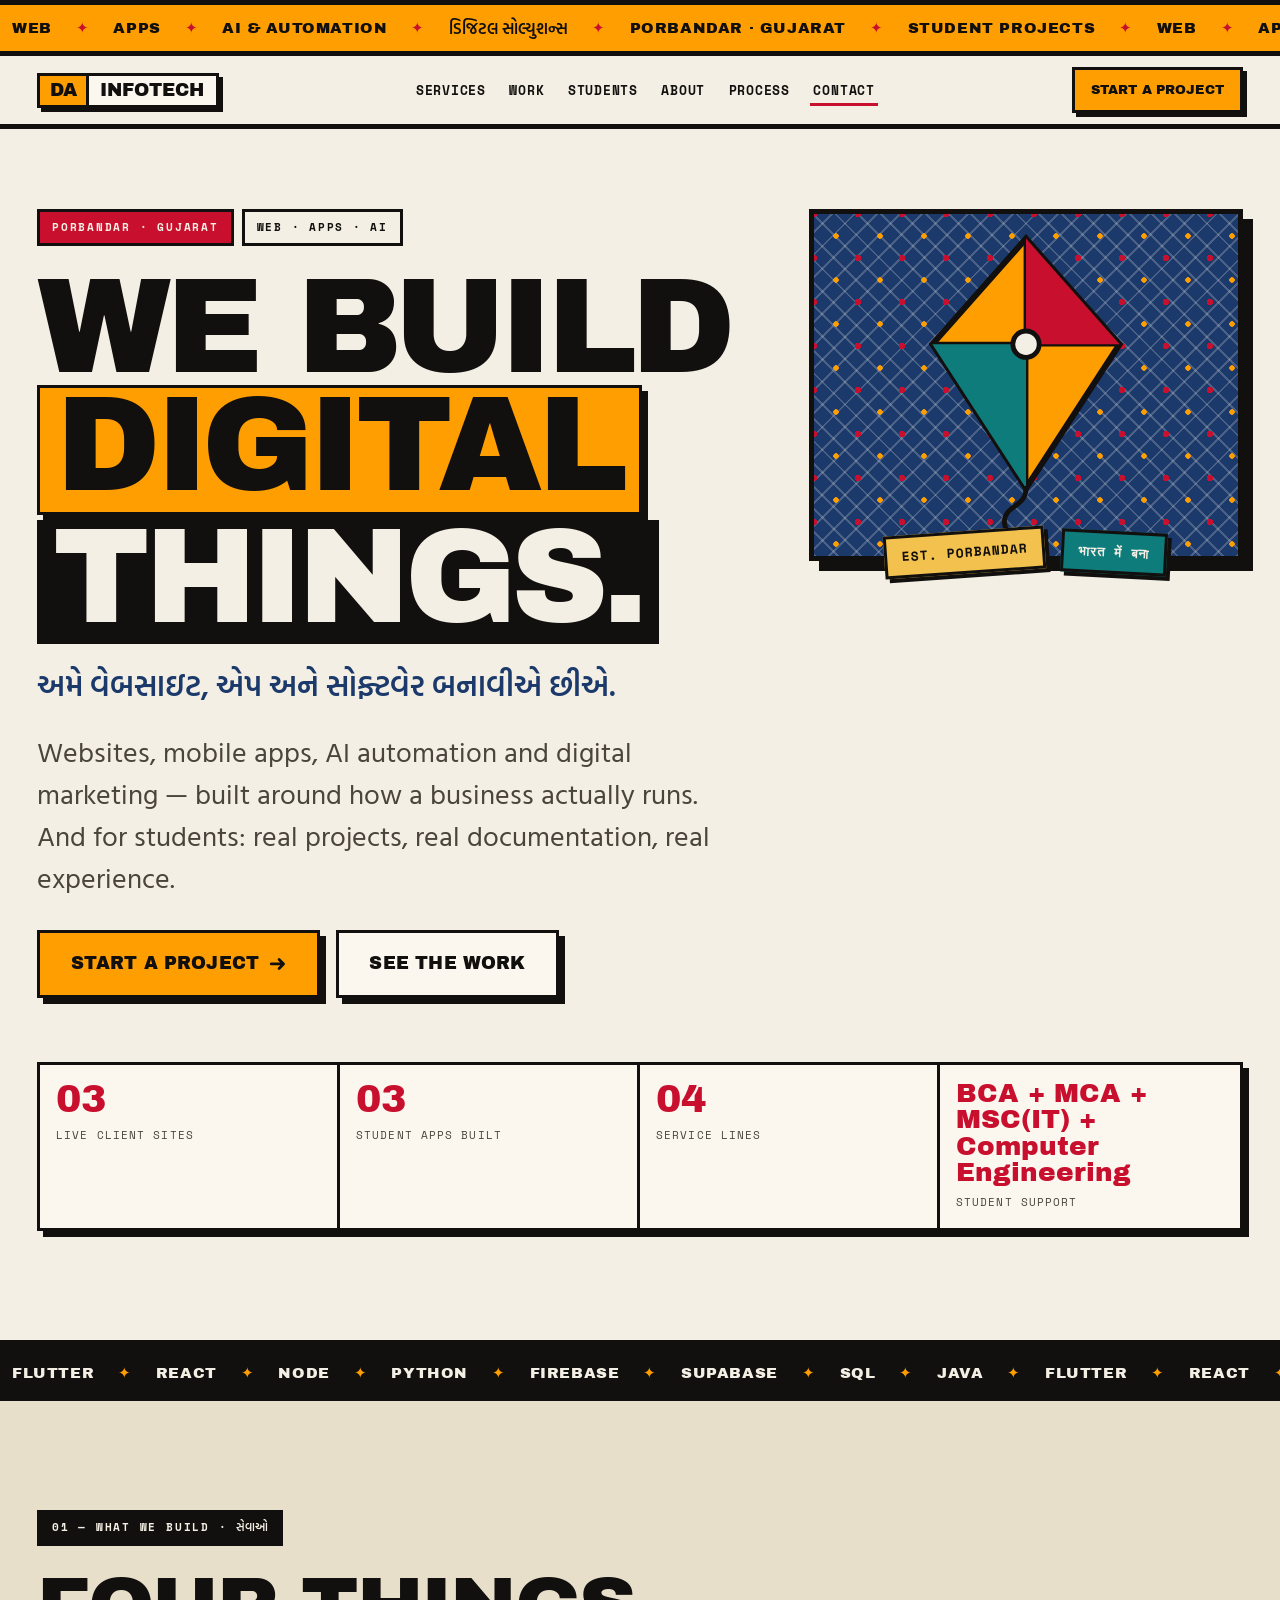
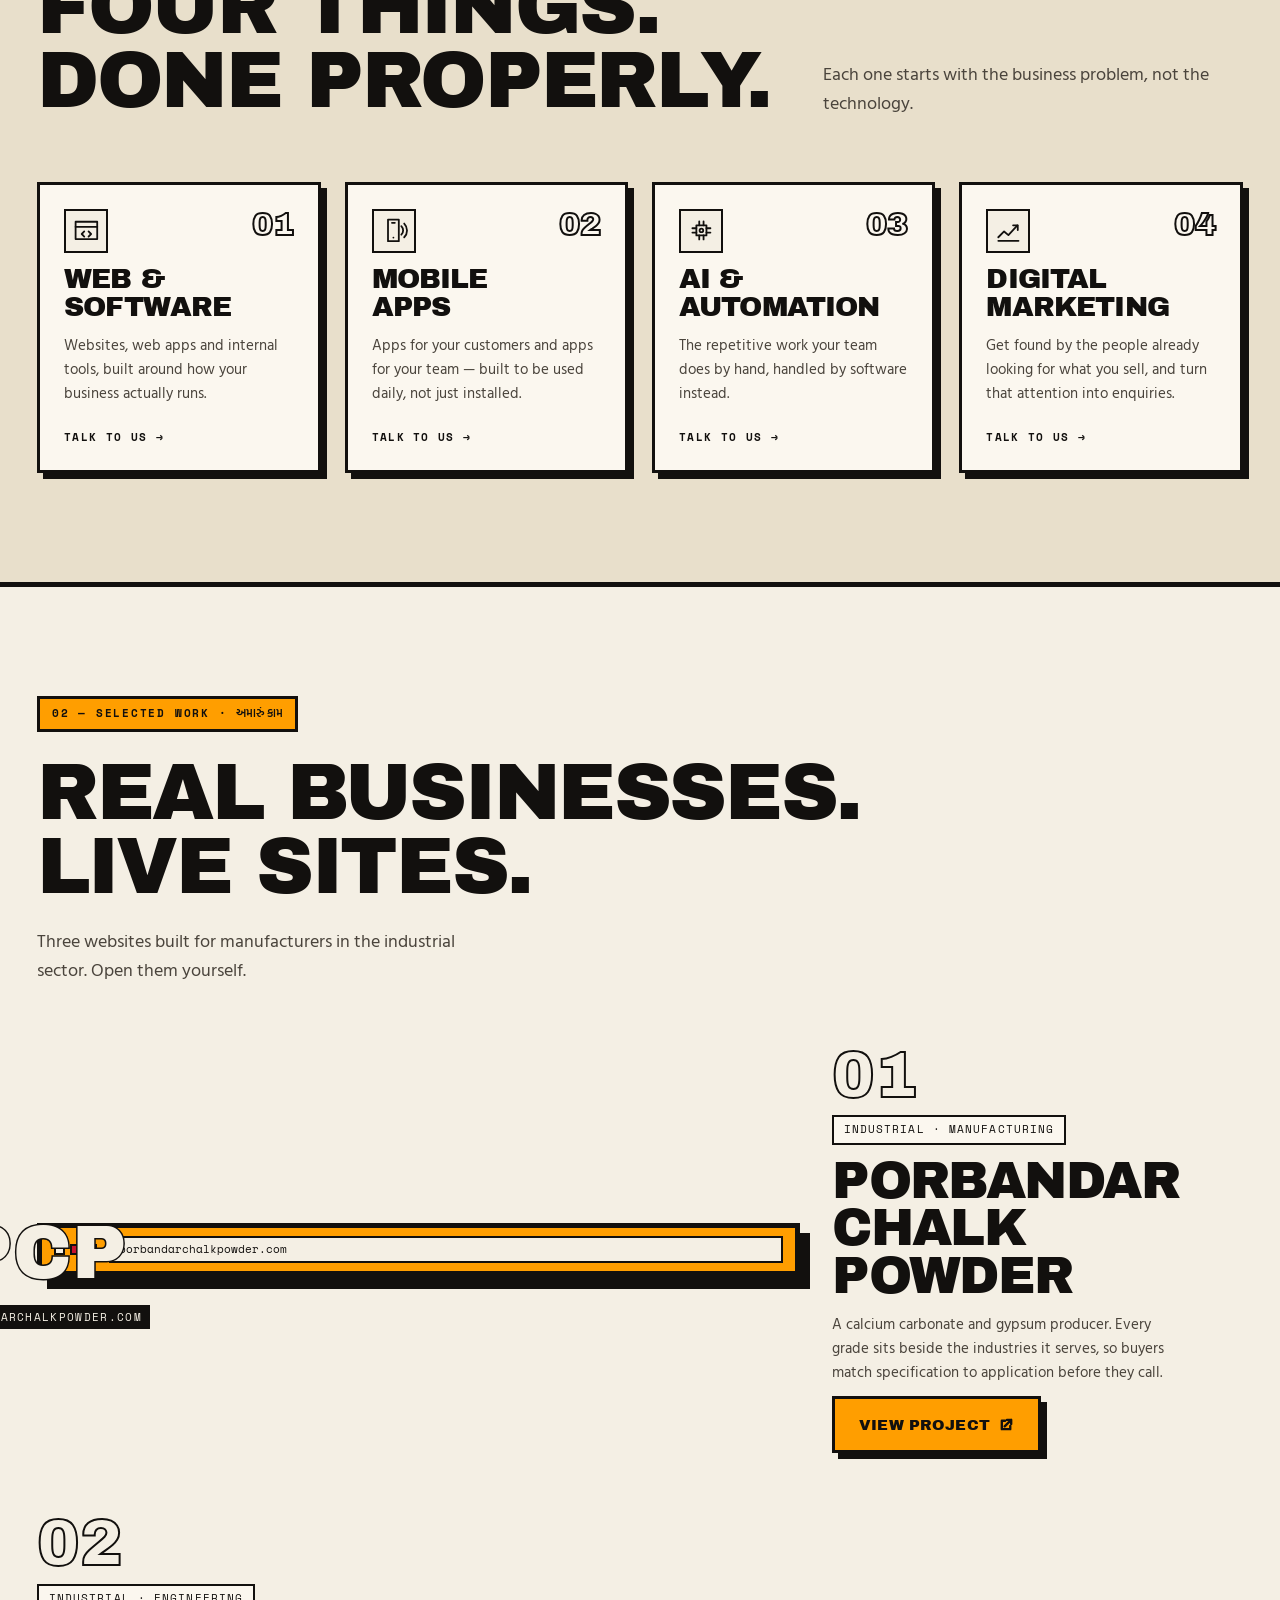
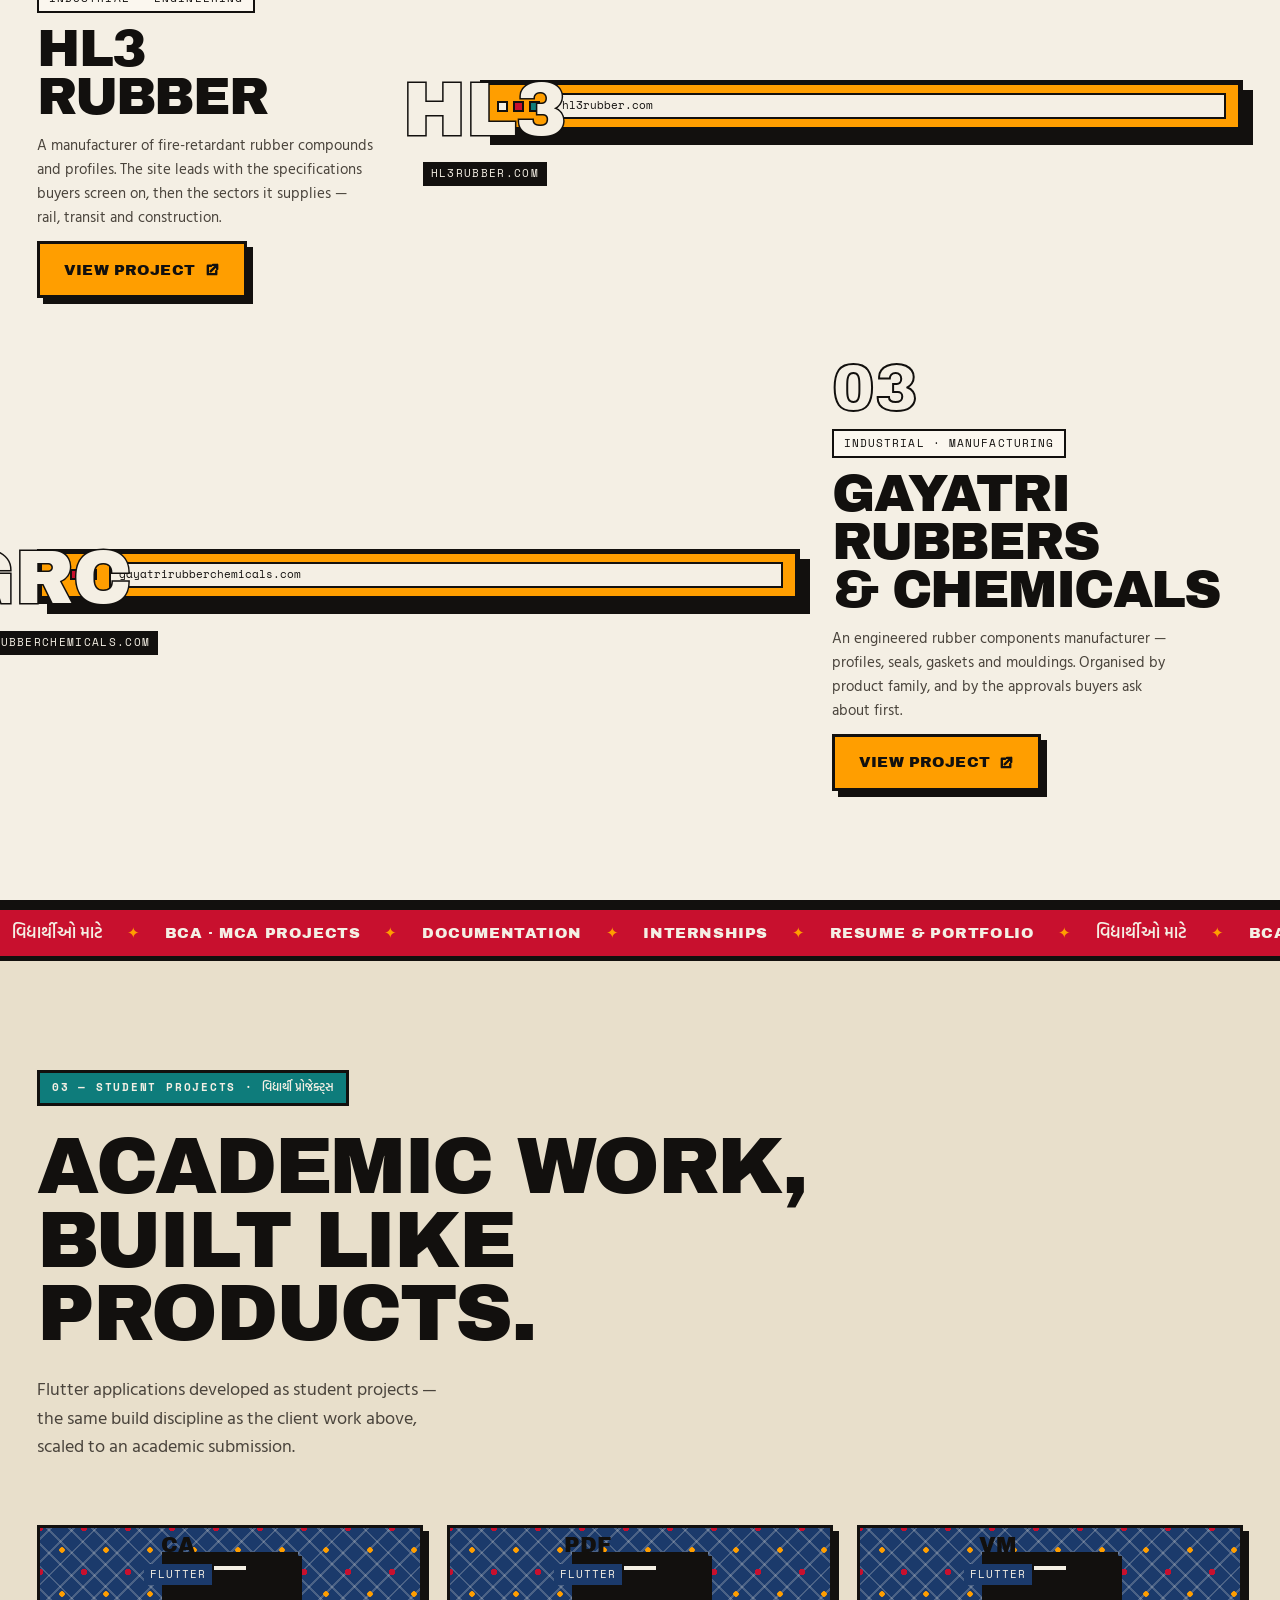
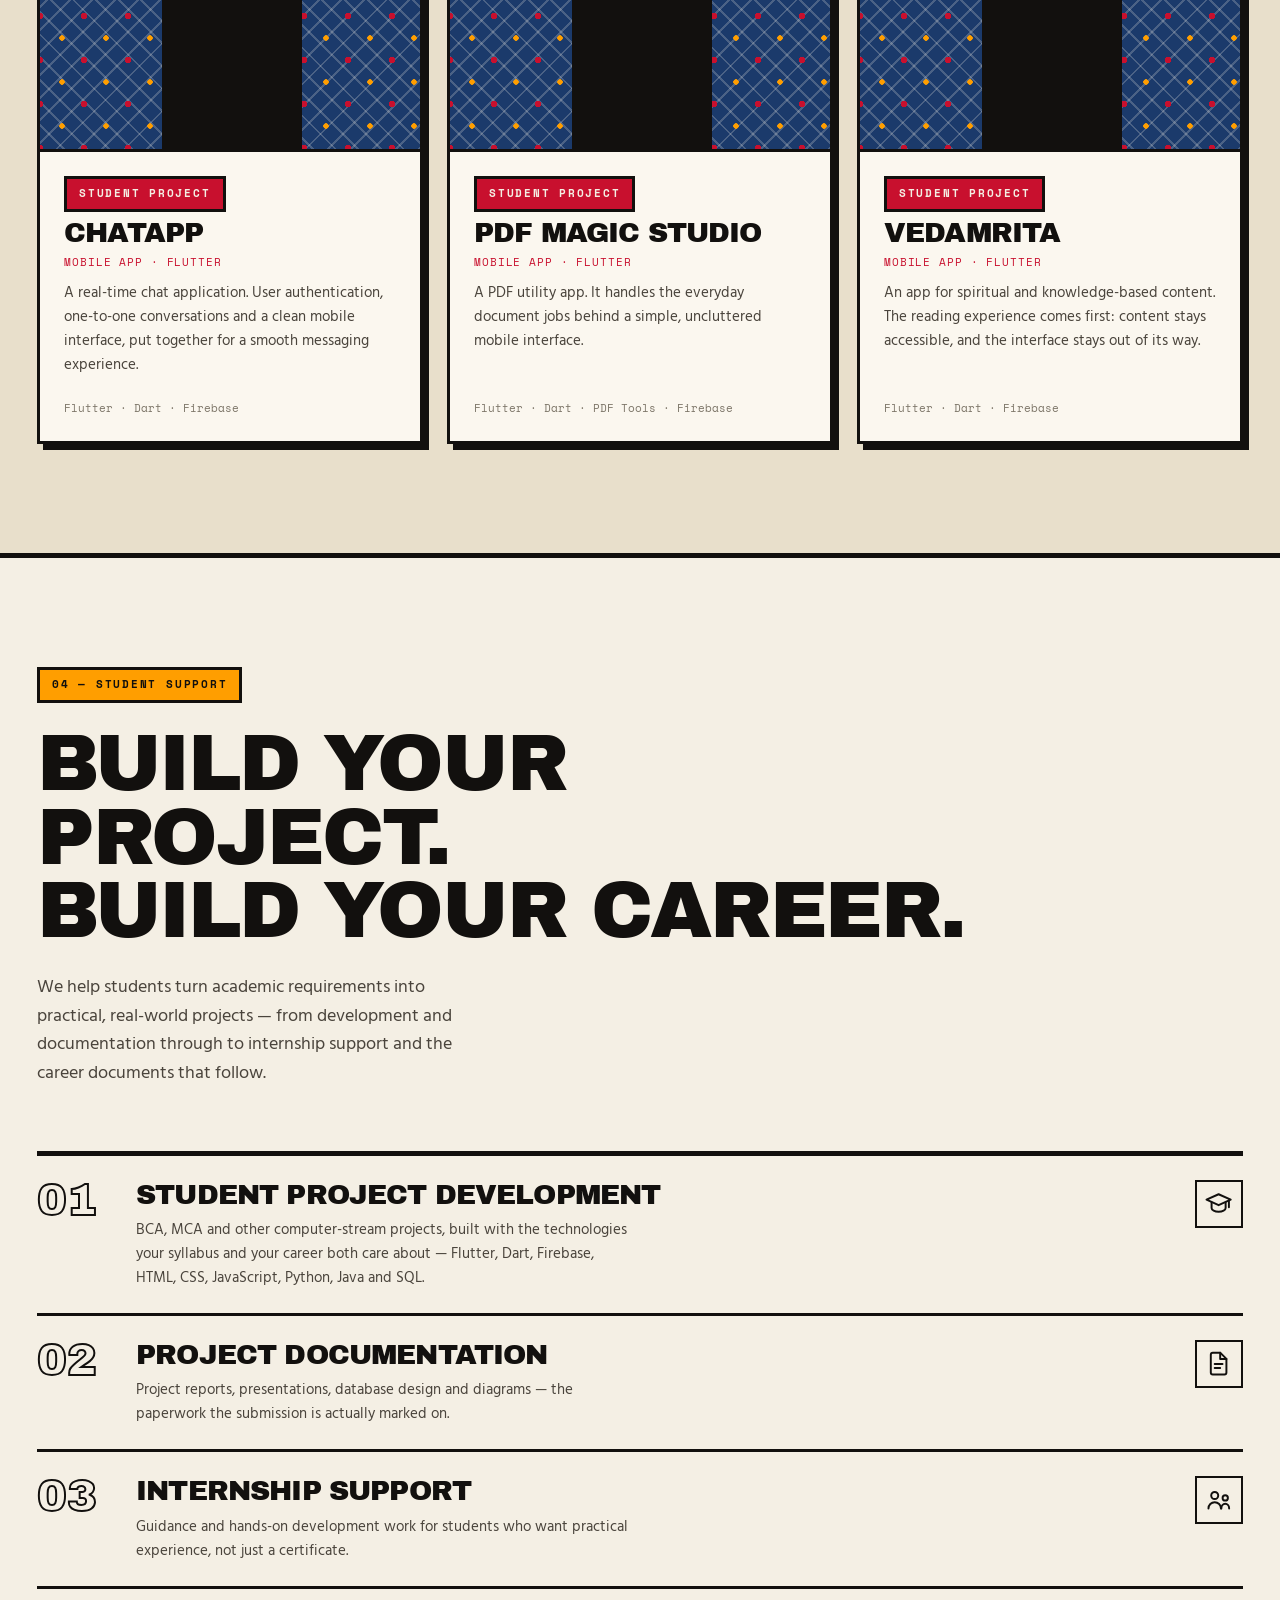
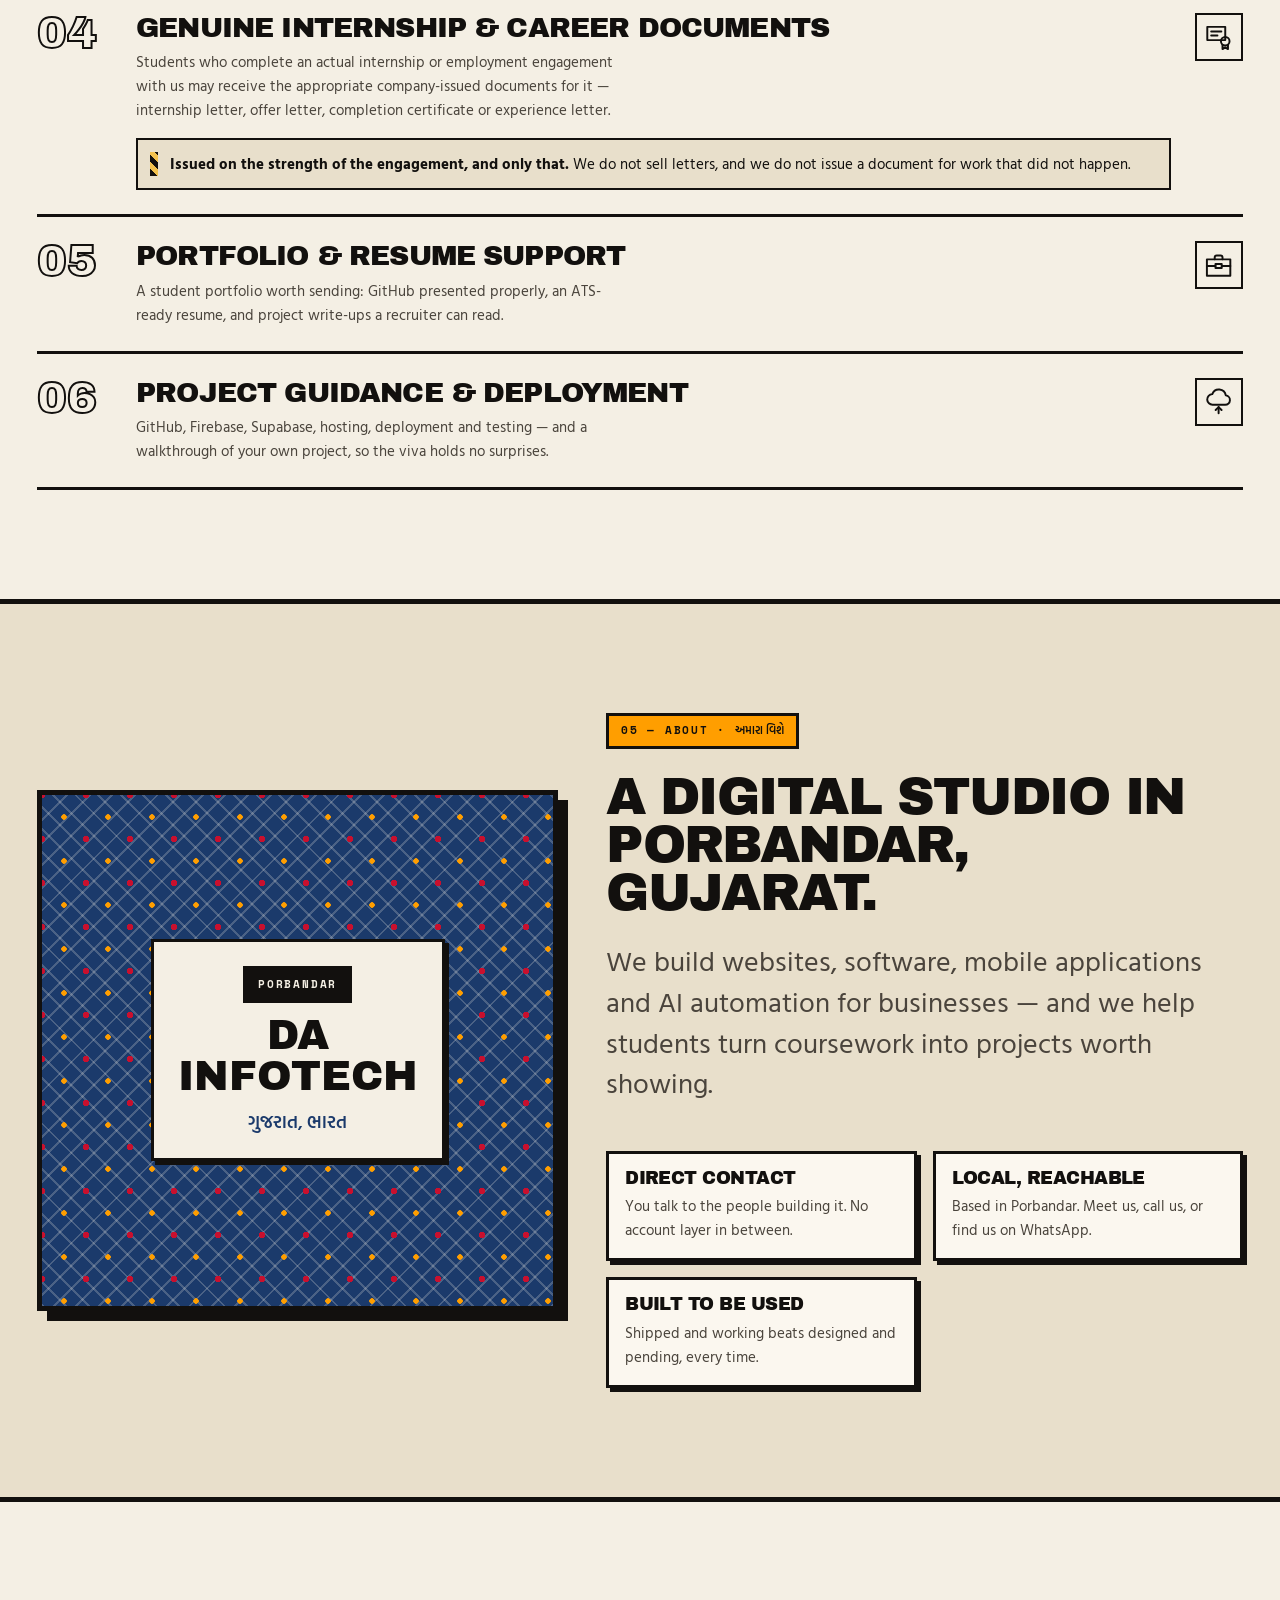
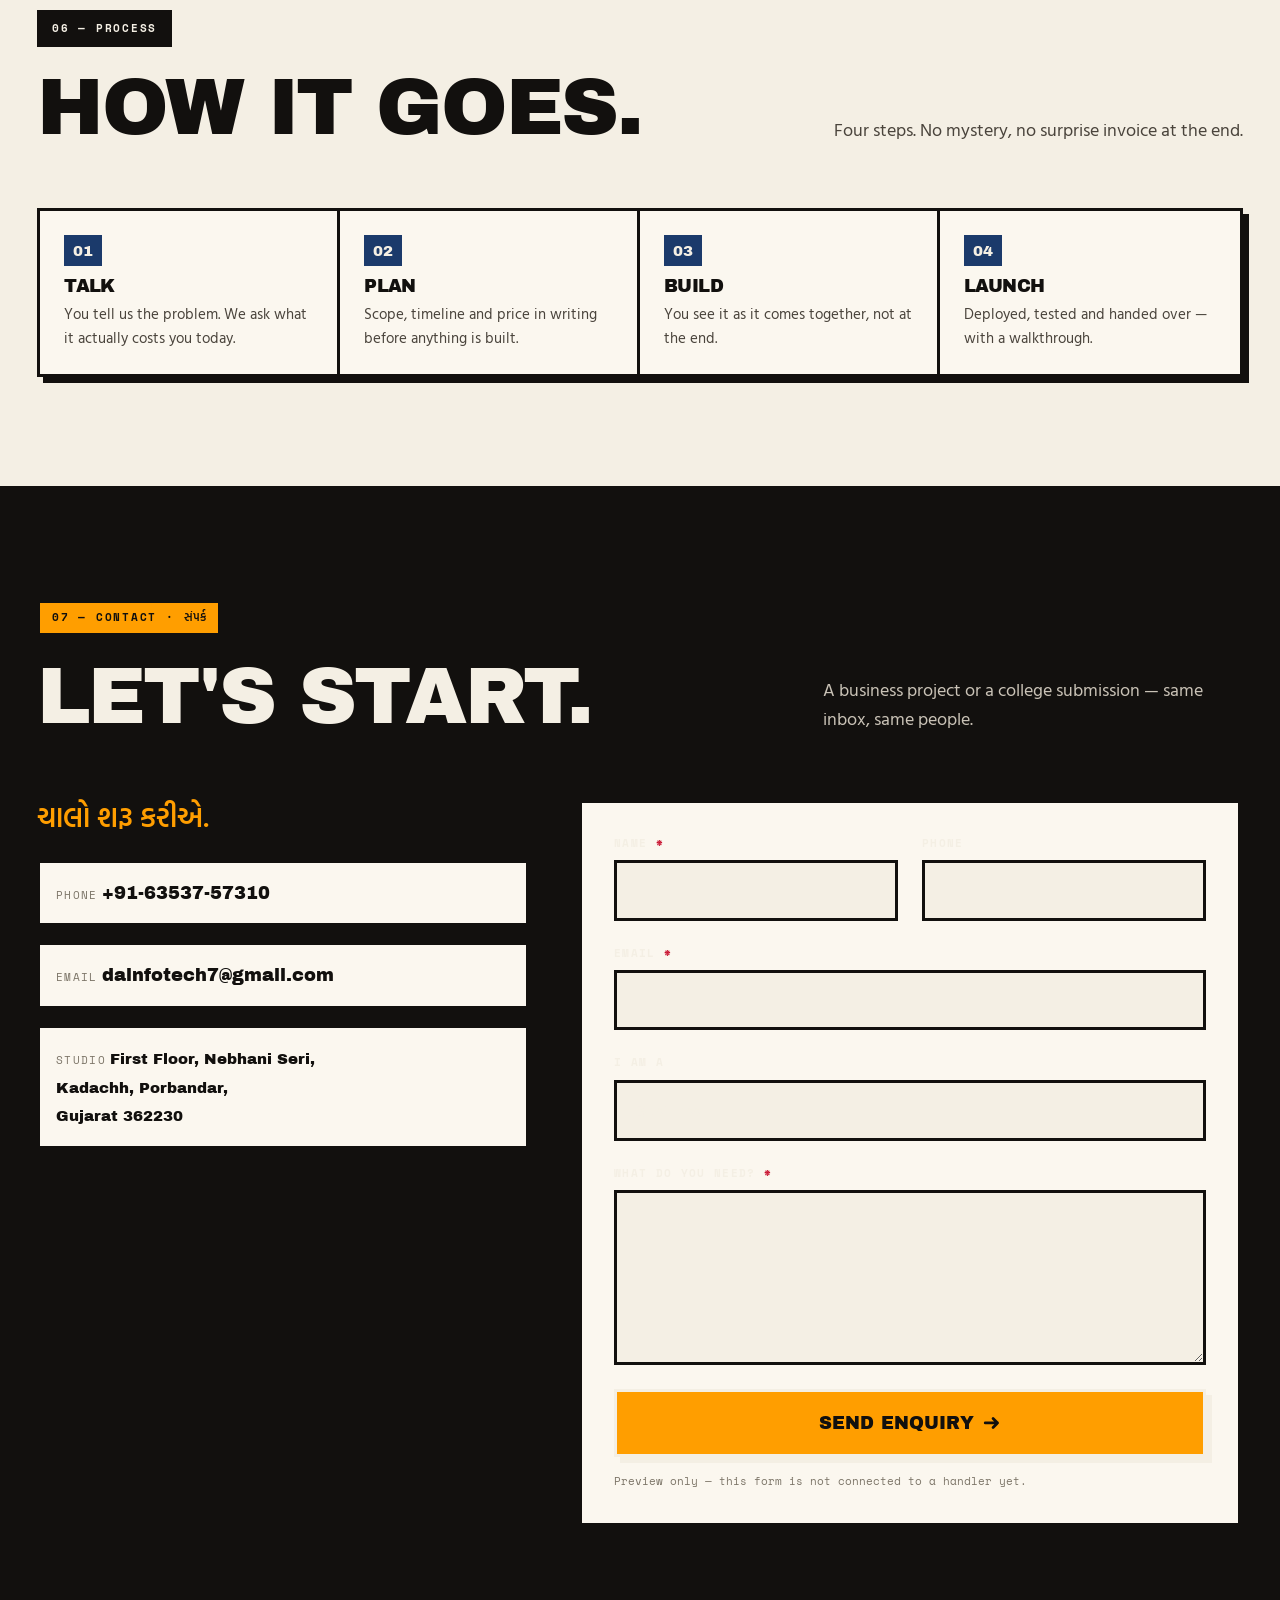
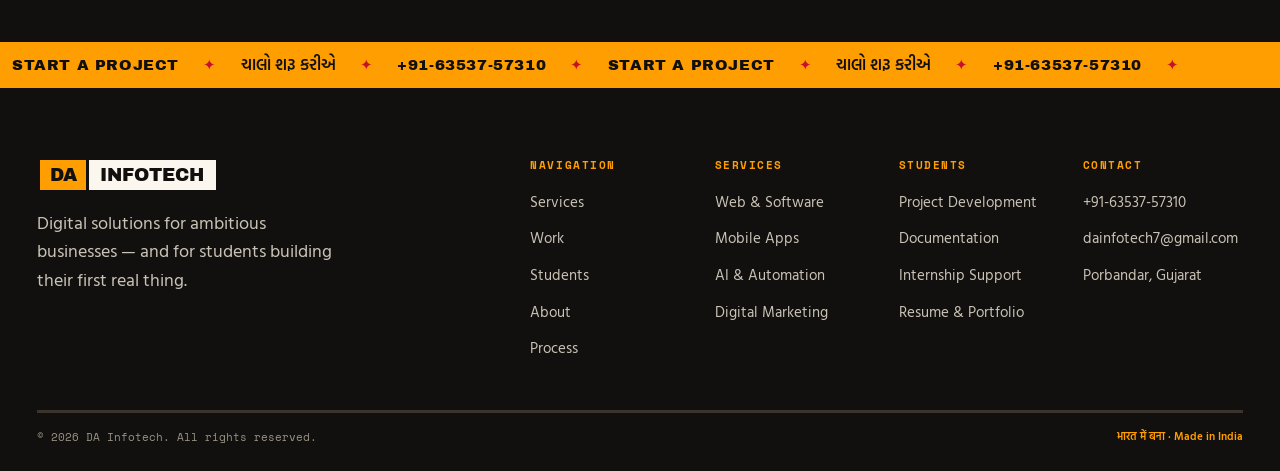
==== index.html @ e6e0308d "new" ====
<!DOCTYPE html>
<html lang="en">
<head>
  <meta charset="UTF-8">
  <meta name="viewport" content="width=device-width, initial-scale=1.0">
  <meta name="color-scheme" content="light">
  <meta name="theme-color" content="#F4EFE4">

  <title>DA Infotech — Web, Apps, AI · Porbandar, Gujarat</title>
  <meta name="description" content="DA Infotech builds websites, software, mobile apps and AI automation for businesses — and supports students with academic projects, documentation and internships.">
  <meta name="robots" content="noindex">

  <!-- DESIGN PREVIEW. Deliberately noindex: this is a second front page in a
       different visual language, sitting beside the live index.html so the
       two can be compared. If this direction is approved it replaces
       index.html, the SEO block is carried over from there, and the noindex
       above comes off. -->

  <link rel="icon" href="assets/icons/favicon.svg" type="image/svg+xml">

  <link rel="preconnect" href="https://fonts.googleapis.com">
  <link rel="preconnect" href="https://fonts.gstatic.com" crossorigin>
  <!-- Archivo Black: display. Space Mono: labels. Hind Vadodara: body AND
       Gujarati from one family, so Latin and Gujarati share a skeleton
       instead of clashing. Hind: the Devanagari line in the footer. -->
  <link href="https://fonts.googleapis.com/css2?family=Archivo+Black&family=Space+Mono:wght@400;700&family=Hind+Vadodara:wght@400;500;600;700&family=Hind:wght@500;600&display=swap" rel="stylesheet">

  <link rel="stylesheet" href="css/brutal.css">
</head>

<body>
  <a class="skip-link" href="#main">Skip to content</a>

  <!-- ==========================================================
       TOP TICKER
       ========================================================== -->
  <div class="marquee marquee--go" aria-hidden="true">
    <div class="marquee__track">
      <div class="marquee__group">
        <span>Web</span><span class="marquee__star">✦</span>
        <span>Apps</span><span class="marquee__star">✦</span>
        <span>AI &amp; Automation</span><span class="marquee__star">✦</span>
        <span class="guj">ડિજિટલ સોલ્યુશન્સ</span><span class="marquee__star">✦</span>
        <span>Porbandar · Gujarat</span><span class="marquee__star">✦</span>
        <span>Student Projects</span><span class="marquee__star">✦</span>
      </div>
      <div class="marquee__group">
        <span>Web</span><span class="marquee__star">✦</span>
        <span>Apps</span><span class="marquee__star">✦</span>
        <span>AI &amp; Automation</span><span class="marquee__star">✦</span>
        <span class="guj">ડિજિટલ સોલ્યુશન્સ</span><span class="marquee__star">✦</span>
        <span>Porbandar · Gujarat</span><span class="marquee__star">✦</span>
        <span>Student Projects</span><span class="marquee__star">✦</span>
      </div>
    </div>
  </div>

  <!-- ==========================================================
       HEADER
       ========================================================== -->
  <header class="hdr">
    <div class="wrap">
      <div class="hdr__bar">

        <a class="brand" href="#top" aria-label="DA Infotech — home">
          <span class="brand__mark" aria-hidden="true">DA</span>
          <span class="brand__name">Infotech</span>
        </a>

        <nav class="nav" id="nav" aria-label="Primary" data-nav>
          <ul class="nav__list">
            <li class="nav__item"><a class="nav__link" href="#services">Services</a></li>
            <li class="nav__item"><a class="nav__link" href="#work">Work</a></li>
            <li class="nav__item"><a class="nav__link" href="#students">Students</a></li>
            <li class="nav__item"><a class="nav__link" href="#about">About</a></li>
            <li class="nav__item"><a class="nav__link" href="#process">Process</a></li>
            <li class="nav__item"><a class="nav__link" href="#contact">Contact</a></li>
          </ul>
        </nav>

        <div class="hdr__actions">
          <a class="btn btn--go hdr__cta" href="#contact">Start a Project</a>
          <button class="navtoggle" type="button" aria-label="Menu"
                  aria-expanded="false" aria-controls="nav" data-nav-toggle>
            <span class="navtoggle__box" aria-hidden="true">
              <span></span><span></span><span></span>
            </span>
          </button>
        </div>

      </div>
    </div>
  </header>

  <main id="main">
    <span id="top"></span>

    <!-- ========================================================
         HERO
         ======================================================== -->
    <section class="band hero">
      <div class="wrap">
        <div class="hero__grid">

          <div>
            <div class="hero__tags">
              <span class="label label--madder">Porbandar · Gujarat</span>
              <span class="label label--paper">Web · Apps · AI</span>
            </div>

            <h1 class="hero__title">
              <span class="hero__line">We build</span>
              <span class="hero__line"><span class="hero__line--go">digital</span></span>
              <span class="hero__line"><span class="hero__line--ink">things.</span></span>
            </h1>

            <p class="hero__guj guj">અમે વેબસાઇટ, એપ અને સોફ્ટવેર બનાવીએ છીએ.</p>

            <p class="lead hero__lead muted">
              Websites, mobile apps, AI automation and digital marketing —
              built around how a business actually runs. And for students:
              real projects, real documentation, real experience.
            </p>

            <div class="hero__actions">
              <a class="btn btn--lg btn--go" href="#contact">
                Start a Project
                <svg viewBox="0 0 16 16" aria-hidden="true">
                  <path d="M2 8h11M9 4l4 4-4 4" fill="none" stroke="currentColor"
                        stroke-width="2.5" stroke-linecap="round" stroke-linejoin="round"/>
                </svg>
              </a>
              <a class="btn btn--lg" href="#work">See the Work</a>
            </div>
          </div>

          <!-- Printed panel: an Ajrakh field with an Uttarayan kite on it.
               Both are Gujarat, not generic "India". -->
          <div class="hero__panel pat-ajrakh" aria-hidden="true">
            <svg class="hero__kite" viewBox="0 0 200 260" fill="none">
              <path d="M100 8 178 96 100 216 22 96Z" fill="#FF9E00" stroke="#12100E" stroke-width="5"/>
              <path d="M100 8v208M22 96h156" stroke="#12100E" stroke-width="4"/>
              <path d="M100 8 178 96 100 96Z" fill="#C8102E"/>
              <path d="M100 96 22 96 100 216Z" fill="#0E7C7B"/>
              <path d="M100 216c0 16-18 14-18 28s18 12 18 26"
                    stroke="#12100E" stroke-width="4" stroke-linecap="round"/>
              <circle cx="100" cy="96" r="11" fill="#F4EFE4" stroke="#12100E" stroke-width="4"/>
            </svg>

            <div class="hero__stickers">
              <span class="sticker">Est. Porbandar</span>
              <span class="sticker sticker--peacock sticker--right dev">भारत में बना</span>
            </div>
          </div>

        </div>

        <!-- Counts only. Nothing here claims traffic, revenue or results. -->
        <div class="stats">
          <div class="stat">
            <p class="stat__num">03</p>
            <p class="stat__label">Live client sites</p>
          </div>
          <div class="stat">
            <p class="stat__num">03</p>
            <p class="stat__label">Student apps built</p>
          </div>
          <div class="stat">
            <p class="stat__num">04</p>
            <p class="stat__label">Service lines</p>
          </div>
          <div class="stat">
            <p class="stat__num stat__num--word">BCA + MCA + MSC(IT) + Computer Engineering</p>
            <p class="stat__label">Student support</p>
          </div>
        </div>
      </div>
    </section>

    <div class="marquee" aria-hidden="true">
      <div class="marquee__track">
        <div class="marquee__group">
          <span>Flutter</span><span class="marquee__star">✦</span>
          <span>React</span><span class="marquee__star">✦</span>
          <span>Node</span><span class="marquee__star">✦</span>
          <span>Python</span><span class="marquee__star">✦</span>
          <span>Firebase</span><span class="marquee__star">✦</span>
          <span>Supabase</span><span class="marquee__star">✦</span>
          <span>SQL</span><span class="marquee__star">✦</span>
          <span>Java</span><span class="marquee__star">✦</span>
        </div>
        <div class="marquee__group">
          <span>Flutter</span><span class="marquee__star">✦</span>
          <span>React</span><span class="marquee__star">✦</span>
          <span>Node</span><span class="marquee__star">✦</span>
          <span>Python</span><span class="marquee__star">✦</span>
          <span>Firebase</span><span class="marquee__star">✦</span>
          <span>Supabase</span><span class="marquee__star">✦</span>
          <span>SQL</span><span class="marquee__star">✦</span>
          <span>Java</span><span class="marquee__star">✦</span>
        </div>
      </div>
    </div>

    <!-- ========================================================
         SERVICES
         ======================================================== -->
    <section class="band band--paper-deep" id="services" aria-labelledby="services-t">
      <div class="wrap">

        <header class="head">
          <span class="label">01 — What We Build · <span class="guj">સેવાઓ</span></span>
          <div class="head__row">
            <h2 class="xxl head__title" id="services-t">Four things.<br>Done properly.</h2>
            <p class="head__lead muted">
              Each one starts with the business problem, not the technology.
            </p>
          </div>
        </header>

        <ol class="svc-grid" role="list">

          <li class="svc">
            <div class="svc__top">
              <span class="svc__mark" aria-hidden="true">
                <svg viewBox="0 0 40 40" fill="none" stroke="#12100E" stroke-width="2.5"
                     stroke-linecap="round" stroke-linejoin="round">
                  <rect x="5" y="8" width="30" height="24"/>
                  <path d="M5 15h30"/>
                  <path d="M17 21.5 13.5 25l3.5 3.5M23 21.5 26.5 25 23 28.5"/>
                </svg>
              </span>
              <span class="svc__num" aria-hidden="true">01</span>
            </div>
            <h3 class="svc__title"><a href="#contact">Web &amp;<br>Software</a></h3>
            <p class="svc__text">
              Websites, web apps and internal tools, built around how your
              business actually runs.
            </p>
            <p class="svc__go">Talk to us →</p>
          </li>

          <li class="svc">
            <div class="svc__top">
              <span class="svc__mark" aria-hidden="true">
                <svg viewBox="0 0 40 40" fill="none" stroke="#12100E" stroke-width="2.5"
                     stroke-linecap="round" stroke-linejoin="round">
                  <rect x="12.5" y="5" width="15" height="30"/>
                  <path d="M18 9.5h4M20 30h.01"/>
                  <path d="M31 14a8.5 8.5 0 0 1 0 12M35 10.5a13.5 13.5 0 0 1 0 19"/>
                </svg>
              </span>
              <span class="svc__num" aria-hidden="true">02</span>
            </div>
            <h3 class="svc__title"><a href="#contact">Mobile<br>Apps</a></h3>
            <p class="svc__text">
              Apps for your customers and apps for your team — built to be
              used daily, not just installed.
            </p>
            <p class="svc__go">Talk to us →</p>
          </li>

          <li class="svc">
            <div class="svc__top">
              <span class="svc__mark" aria-hidden="true">
                <svg viewBox="0 0 40 40" fill="none" stroke="#12100E" stroke-width="2.5"
                     stroke-linecap="round" stroke-linejoin="round">
                  <rect x="13" y="13" width="14" height="14"/>
                  <circle cx="20" cy="20" r="2.5"/>
                  <path d="M17 13V7.5M23 13V7.5M17 27v5.5M23 27v5.5M13 17H7.5M13 23H7.5M27 17h5.5M27 23h5.5"/>
                </svg>
              </span>
              <span class="svc__num" aria-hidden="true">03</span>
            </div>
            <h3 class="svc__title"><a href="#contact">AI &amp;<br>Automation</a></h3>
            <p class="svc__text">
              The repetitive work your team does by hand, handled by software
              instead.
            </p>
            <p class="svc__go">Talk to us →</p>
          </li>

          <li class="svc">
            <div class="svc__top">
              <span class="svc__mark" aria-hidden="true">
                <svg viewBox="0 0 40 40" fill="none" stroke="#12100E" stroke-width="2.5"
                     stroke-linecap="round" stroke-linejoin="round">
                  <path d="M6 29.5 14 21.5l6 5 12.5-13.5"/>
                  <path d="M26.5 13h6.5v6.5"/>
                  <path d="M6 34.5h28"/>
                </svg>
              </span>
              <span class="svc__num" aria-hidden="true">04</span>
            </div>
            <h3 class="svc__title"><a href="#contact">Digital<br>Marketing</a></h3>
            <p class="svc__text">
              Get found by the people already looking for what you sell, and
              turn that attention into enquiries.
            </p>
            <p class="svc__go">Talk to us →</p>
          </li>

        </ol>
      </div>
    </section>

    <!-- ========================================================
         SELECTED WORK
         --------------------------------------------------------
         SCREENSHOTS: none supplied. Same convention as index.html —
         a drawn placeholder, and a commented slot for real captures.
         Nothing here imitates a screenshot.
         ======================================================== -->
    <section class="band" id="work" aria-labelledby="work-t">
      <div class="wrap">

        <header class="head">
          <span class="label label--marigold">02 — Selected Work · <span class="guj">અમારું કામ</span></span>
          <div class="head__row">
            <h2 class="xxl head__title" id="work-t">Real businesses.<br>Live sites.</h2>
            <p class="head__lead muted">
              Three websites built for manufacturers in the industrial sector.
              Open them yourself.
            </p>
          </div>
        </header>

        <ol class="work-list" role="list">

          <li class="proj">
            <a class="proj__visual" href="https://porbandarchalkpowder.com/"
               target="_blank" rel="noopener noreferrer" tabindex="-1" aria-hidden="true">
              <span class="proj__chrome">
                <span class="proj__dots" aria-hidden="true"><span></span><span></span><span></span></span>
                <span class="proj__url">porbandarchalkpowder.com</span>
              </span>
              <span class="proj__shot pat-ajrakh">
                <!-- SCREENSHOT SLOT — uncomment and supply the files at
                     1600x1000 and 800x500.
                <img class="proj__img" src="assets/images/porbandar-chalk-powder-1600.webp"
                     alt="Porbandar Chalk Powder website" width="1600" height="1000"
                     loading="lazy" decoding="async">
                -->
                <span class="proj__ph">
                  <span class="proj__mono">PCP</span>
                  <span class="proj__domain">porbandarchalkpowder.com</span>
                </span>
              </span>
            </a>

            <div class="proj__meta">
              <p class="proj__count" aria-hidden="true">01</p>
              <span class="tag">Industrial · Manufacturing</span>
              <h3 class="proj__name">Porbandar<br>Chalk Powder</h3>
              <p class="proj__text">
                A calcium carbonate and gypsum producer. Every grade sits beside
                the industries it serves, so buyers match specification to
                application before they call.
              </p>
              <a class="btn btn--go" href="https://porbandarchalkpowder.com/"
                 target="_blank" rel="noopener noreferrer">
                View Project
                <span class="sr-only">— Porbandar Chalk Powder, opens in a new tab</span>
                <svg viewBox="0 0 16 16" aria-hidden="true">
                  <path d="M6 10 13 3M13 3H8.5M13 3v4.5M12 9.5V13H3V4h3.5" fill="none"
                        stroke="currentColor" stroke-width="2.5" stroke-linecap="round"
                        stroke-linejoin="round"/>
                </svg>
              </a>
            </div>
          </li>

          <li class="proj">
            <a class="proj__visual" href="https://hl3rubber.com/"
               target="_blank" rel="noopener noreferrer" tabindex="-1" aria-hidden="true">
              <span class="proj__chrome">
                <span class="proj__dots" aria-hidden="true"><span></span><span></span><span></span></span>
                <span class="proj__url">hl3rubber.com</span>
              </span>
              <span class="proj__shot pat-ajrakh">
                <!-- SCREENSHOT SLOT — see project 01 above. -->
                <span class="proj__ph">
                  <span class="proj__mono">HL3</span>
                  <span class="proj__domain">hl3rubber.com</span>
                </span>
              </span>
            </a>

            <div class="proj__meta">
              <p class="proj__count" aria-hidden="true">02</p>
              <span class="tag">Industrial · Engineering</span>
              <h3 class="proj__name">HL3<br>Rubber</h3>
              <p class="proj__text">
                A manufacturer of fire-retardant rubber compounds and profiles.
                The site leads with the specifications buyers screen on, then
                the sectors it supplies — rail, transit and construction.
              </p>
              <a class="btn btn--go" href="https://hl3rubber.com/"
                 target="_blank" rel="noopener noreferrer">
                View Project
                <span class="sr-only">— HL3 Rubber, opens in a new tab</span>
                <svg viewBox="0 0 16 16" aria-hidden="true">
                  <path d="M6 10 13 3M13 3H8.5M13 3v4.5M12 9.5V13H3V4h3.5" fill="none"
                        stroke="currentColor" stroke-width="2.5" stroke-linecap="round"
                        stroke-linejoin="round"/>
                </svg>
              </a>
            </div>
          </li>

          <li class="proj">
            <a class="proj__visual" href="http://gayatrirubberchemicals.com/"
               target="_blank" rel="noopener noreferrer" tabindex="-1" aria-hidden="true">
              <span class="proj__chrome">
                <span class="proj__dots" aria-hidden="true"><span></span><span></span><span></span></span>
                <span class="proj__url">gayatrirubberchemicals.com</span>
              </span>
              <span class="proj__shot pat-ajrakh">
                <!-- SCREENSHOT SLOT — see project 01 above. -->
                <span class="proj__ph">
                  <span class="proj__mono">GRC</span>
                  <span class="proj__domain">gayatrirubberchemicals.com</span>
                </span>
              </span>
            </a>

            <div class="proj__meta">
              <p class="proj__count" aria-hidden="true">03</p>
              <span class="tag">Industrial · Manufacturing</span>
              <h3 class="proj__name">Gayatri Rubbers<br>&amp; Chemicals</h3>
              <p class="proj__text">
                An engineered rubber components manufacturer — profiles, seals,
                gaskets and mouldings. Organised by product family, and by the
                approvals buyers ask about first.
              </p>
              <a class="btn btn--go" href="http://gayatrirubberchemicals.com/"
                 target="_blank" rel="noopener noreferrer">
                View Project
                <span class="sr-only">— Gayatri Rubbers and Chemicals, opens in a new tab</span>
                <svg viewBox="0 0 16 16" aria-hidden="true">
                  <path d="M6 10 13 3M13 3H8.5M13 3v4.5M12 9.5V13H3V4h3.5" fill="none"
                        stroke="currentColor" stroke-width="2.5" stroke-linecap="round"
                        stroke-linejoin="round"/>
                </svg>
              </a>
            </div>
          </li>

        </ol>
      </div>
    </section>

    <div class="marquee marquee--red marquee--rev" aria-hidden="true">
      <div class="marquee__track">
        <div class="marquee__group">
          <span class="guj">વિદ્યાર્થીઓ માટે</span><span class="marquee__star">✦</span>
          <span>BCA · MCA Projects</span><span class="marquee__star">✦</span>
          <span>Documentation</span><span class="marquee__star">✦</span>
          <span>Internships</span><span class="marquee__star">✦</span>
          <span>Resume &amp; Portfolio</span><span class="marquee__star">✦</span>
        </div>
        <div class="marquee__group">
          <span class="guj">વિદ્યાર્થીઓ માટે</span><span class="marquee__star">✦</span>
          <span>BCA · MCA Projects</span><span class="marquee__star">✦</span>
          <span>Documentation</span><span class="marquee__star">✦</span>
          <span>Internships</span><span class="marquee__star">✦</span>
          <span>Resume &amp; Portfolio</span><span class="marquee__star">✦</span>
        </div>
      </div>
    </div>

    <!-- ========================================================
         STUDENT PROJECTS
         ======================================================== -->
    <section class="band band--paper-deep" id="students" aria-labelledby="students-t">
      <div class="wrap">

        <header class="head">
          <span class="label label--peacock">03 — Student Projects · <span class="guj">વિદ્યાર્થી પ્રોજેક્ટ્સ</span></span>
          <div class="head__row">
            <h2 class="xxl head__title" id="students-t">Academic work,<br>built like products.</h2>
            <p class="head__lead muted">
              Flutter applications developed as student projects — the same
              build discipline as the client work above, scaled to an academic
              submission.
            </p>
          </div>
        </header>

        <ol class="study-grid" role="list">

          <li class="study">
            <div class="study__preview pat-ajrakh" aria-hidden="true">
              <span class="study__device">
                <span class="study__notch"></span>
                <span class="study__screen">
                  <span class="study__media">
                    <!-- SCREENSHOT SLOT — app screen at 540x1140.
                    <img class="study__img" src="assets/images/chatapp-540.webp"
                         alt="ChatApp running on a phone" width="540" height="1140"
                         loading="lazy" decoding="async">
                    -->
                    <span class="study__ph">
                      <span class="study__mono">CA</span>
                      <span class="study__plat">Flutter</span>
                    </span>
                  </span>
                </span>
              </span>
            </div>
            <div class="study__body">
              <span class="label label--madder">Student Project</span>
              <h3 class="study__name">ChatApp</h3>
              <p class="study__cat">Mobile App · Flutter</p>
              <p class="study__text">
                A real-time chat application. User authentication, one-to-one
                conversations and a clean mobile interface, put together for a
                smooth messaging experience.
              </p>
              <p class="study__stack">
                <span class="sr-only">Built with: </span>Flutter · Dart · Firebase
              </p>
            </div>
          </li>

          <li class="study">
            <div class="study__preview pat-ajrakh" aria-hidden="true">
              <span class="study__device">
                <span class="study__notch"></span>
                <span class="study__screen">
                  <span class="study__media">
                    <!-- SCREENSHOT SLOT — see project 01 above. -->
                    <span class="study__ph">
                      <span class="study__mono">PDF</span>
                      <span class="study__plat">Flutter</span>
                    </span>
                  </span>
                </span>
              </span>
            </div>
            <div class="study__body">
              <span class="label label--madder">Student Project</span>
              <h3 class="study__name">PDF Magic Studio</h3>
              <p class="study__cat">Mobile App · Flutter</p>
              <p class="study__text">
                A PDF utility app. It handles the everyday document jobs behind
                a simple, uncluttered mobile interface.
              </p>
              <p class="study__stack">
                <span class="sr-only">Built with: </span>Flutter · Dart · PDF Tools · Firebase
              </p>
            </div>
          </li>

          <li class="study">
            <div class="study__preview pat-ajrakh" aria-hidden="true">
              <span class="study__device">
                <span class="study__notch"></span>
                <span class="study__screen">
                  <span class="study__media">
                    <!-- SCREENSHOT SLOT — see project 01 above. -->
                    <span class="study__ph">
                      <span class="study__mono">VM</span>
                      <span class="study__plat">Flutter</span>
                    </span>
                  </span>
                </span>
              </span>
            </div>
            <div class="study__body">
              <span class="label label--madder">Student Project</span>
              <h3 class="study__name">VedaMrita</h3>
              <p class="study__cat">Mobile App · Flutter</p>
              <p class="study__text">
                An app for spiritual and knowledge-based content. The reading
                experience comes first: content stays accessible, and the
                interface stays out of its way.
              </p>
              <p class="study__stack">
                <span class="sr-only">Built with: </span>Flutter · Dart · Firebase
              </p>
            </div>
          </li>

        </ol>
      </div>
    </section>

    <!-- ========================================================
         STUDENT SERVICES
         --------------------------------------------------------
         ITEM 04 — read the copy before editing it. It says the
         documents follow a real engagement, and only a real
         engagement. It must never be shortened into a promise of
         letters on their own: that would read as selling
         employment documents, which is a different business and
         not this one. The striped note is load-bearing.
         ======================================================== -->
    <section class="band" id="student-services" aria-labelledby="ss-t">
      <div class="wrap">

        <header class="head">
          <span class="label label--marigold">04 — Student Support</span>
          <div class="head__row">
            <h2 class="xxl head__title" id="ss-t">Build your project.<br>Build your career.</h2>
            <p class="head__lead muted">
              We help students turn academic requirements into practical,
              real-world projects — from development and documentation through
              to internship support and the career documents that follow.
            </p>
          </div>
        </header>

        <ol class="reg" role="list">

          <li class="reg__row">
            <span class="reg__num" aria-hidden="true">01</span>
            <div class="reg__body">
              <h3 class="reg__title"><a href="#contact">Student Project Development</a></h3>
              <p class="reg__text">
                BCA, MCA and other computer-stream projects, built with the
                technologies your syllabus and your career both care about —
                Flutter, Dart, Firebase, HTML, CSS, JavaScript, Python, Java and SQL.
              </p>
            </div>
            <span class="reg__mark" aria-hidden="true">
              <svg viewBox="0 0 40 40" fill="none" stroke="#12100E" stroke-width="2.5"
                   stroke-linecap="round" stroke-linejoin="round">
                <path d="M20 8 4.5 15 20 22l15.5-7L20 8Z"/>
                <path d="M11 18.4v7.1c0 2.7 4 4.9 9 4.9s9-2.2 9-4.9v-7.1"/>
                <path d="M33.2 16.6v8.2"/>
              </svg>
            </span>
          </li>

          <li class="reg__row">
            <span class="reg__num" aria-hidden="true">02</span>
            <div class="reg__body">
              <h3 class="reg__title"><a href="#contact">Project Documentation</a></h3>
              <p class="reg__text">
                Project reports, presentations, database design and diagrams —
                the paperwork the submission is actually marked on.
              </p>
            </div>
            <span class="reg__mark" aria-hidden="true">
              <svg viewBox="0 0 40 40" fill="none" stroke="#12100E" stroke-width="2.5"
                   stroke-linecap="round" stroke-linejoin="round">
                <path d="M10 8.5A2.5 2.5 0 0 1 12.5 6H22l8 8v17.5a2.5 2.5 0 0 1-2.5 2.5h-15A2.5 2.5 0 0 1 10 31.5v-23Z"/>
                <path d="M22 6v8h8"/>
                <path d="M15 20.5h10M15 25.5h7"/>
              </svg>
            </span>
          </li>

          <li class="reg__row">
            <span class="reg__num" aria-hidden="true">03</span>
            <div class="reg__body">
              <h3 class="reg__title"><a href="#contact">Internship Support</a></h3>
              <p class="reg__text">
                Guidance and hands-on development work for students who want
                practical experience, not just a certificate.
              </p>
            </div>
            <span class="reg__mark" aria-hidden="true">
              <svg viewBox="0 0 40 40" fill="none" stroke="#12100E" stroke-width="2.5"
                   stroke-linecap="round" stroke-linejoin="round">
                <circle cx="15" cy="13.5" r="4.5"/>
                <path d="M7 30c0-4.4 3.6-8 8-8s8 3.6 8 8"/>
                <circle cx="28.5" cy="16.5" r="3.4"/>
                <path d="M23.5 30c0-3.3 2.2-6 5-6s5 2.7 5 6"/>
              </svg>
            </span>
          </li>

          <li class="reg__row">
            <span class="reg__num" aria-hidden="true">04</span>
            <div class="reg__body">
              <h3 class="reg__title"><a href="#contact">Genuine Internship &amp; Career Documents</a></h3>
              <p class="reg__text">
                Students who complete an actual internship or employment
                engagement with us may receive the appropriate company-issued
                documents for it — internship letter, offer letter, completion
                certificate or experience letter.
              </p>
              <p class="reg__note">
                <span class="reg__note-bar" aria-hidden="true"></span>
                <span>
                  <strong>Issued on the strength of the engagement, and only
                  that.</strong> We do not sell letters, and we do not issue a
                  document for work that did not happen.
                </span>
              </p>
            </div>
            <span class="reg__mark" aria-hidden="true">
              <svg viewBox="0 0 40 40" fill="none" stroke="#12100E" stroke-width="2.5"
                   stroke-linecap="round" stroke-linejoin="round">
                <rect x="5.5" y="7.5" width="23" height="17"/>
                <path d="M10.5 13.5h13M10.5 18.5h8"/>
                <circle cx="28.5" cy="26" r="5.5"/>
                <path d="M25 30.4V36l3.5-2.2L32 36v-5.6"/>
              </svg>
            </span>
          </li>

          <li class="reg__row">
            <span class="reg__num" aria-hidden="true">05</span>
            <div class="reg__body">
              <h3 class="reg__title"><a href="#contact">Portfolio &amp; Resume Support</a></h3>
              <p class="reg__text">
                A student portfolio worth sending: GitHub presented properly,
                an ATS-ready resume, and project write-ups a recruiter can read.
              </p>
            </div>
            <span class="reg__mark" aria-hidden="true">
              <svg viewBox="0 0 40 40" fill="none" stroke="#12100E" stroke-width="2.5"
                   stroke-linecap="round" stroke-linejoin="round">
                <rect x="5" y="12" width="30" height="21"/>
                <path d="M15 12V9.5A2.5 2.5 0 0 1 17.5 7h5A2.5 2.5 0 0 1 25 9.5V12"/>
                <path d="M5 20.5h11M24 20.5h11"/>
                <rect x="16" y="18" width="8" height="5"/>
              </svg>
            </span>
          </li>

          <li class="reg__row">
            <span class="reg__num" aria-hidden="true">06</span>
            <div class="reg__body">
              <h3 class="reg__title"><a href="#contact">Project Guidance &amp; Deployment</a></h3>
              <p class="reg__text">
                GitHub, Firebase, Supabase, hosting, deployment and testing —
                and a walkthrough of your own project, so the viva holds no
                surprises.
              </p>
            </div>
            <span class="reg__mark" aria-hidden="true">
              <svg viewBox="0 0 40 40" fill="none" stroke="#12100E" stroke-width="2.5"
                   stroke-linecap="round" stroke-linejoin="round">
                <path d="M12.5 24h16a6 6 0 0 0 .7-11.96A9 9 0 0 0 11.9 10.4 6.8 6.8 0 0 0 12.5 24Z"/>
                <path d="M20 35V27"/>
                <path d="M16.2 30.8 20 27l3.8 3.8"/>
              </svg>
            </span>
          </li>

        </ol>
      </div>
    </section>

    <!-- ========================================================
         ABOUT
         ======================================================== -->
    <section class="band band--paper-deep" id="about" aria-labelledby="about-t">
      <div class="wrap">

        <div class="about">
          <div class="about__stamp pat-ajrakh">
            <div class="about__stamp-inner">
              <span class="label">Porbandar</span>
              <p class="about__est">DA<br>INFOTECH</p>
              <p class="guj" style="color:var(--indigo)">ગુજરાત, ભારત</p>
            </div>
          </div>

          <div>
            <span class="label label--marigold">05 — About · <span class="guj">અમારા વિશે</span></span>
            <h2 class="xl" id="about-t" style="margin-top:var(--s-5)">
              A digital studio in Porbandar, Gujarat.
            </h2>
            <p class="about__text muted" style="margin-top:var(--s-5)">
              We build websites, software, mobile applications and AI automation
              for businesses — and we help students turn coursework into
              projects worth showing.
            </p>

            <div class="why-grid">
              <div class="why">
                <h3 class="why__title">Direct contact</h3>
                <p class="why__text">You talk to the people building it. No account layer in between.</p>
              </div>
              <div class="why">
                <h3 class="why__title">Local, reachable</h3>
                <p class="why__text">Based in Porbandar. Meet us, call us, or find us on WhatsApp.</p>
              </div>
              <div class="why">
                <h3 class="why__title">Built to be used</h3>
                <p class="why__text">Shipped and working beats designed and pending, every time.</p>
              </div>
            </div>
          </div>
        </div>

      </div>
    </section>

    <!-- ========================================================
         PROCESS
         ======================================================== -->
    <section class="band" id="process" aria-labelledby="process-t">
      <div class="wrap">

        <header class="head">
          <span class="label">06 — Process</span>
          <div class="head__row">
            <h2 class="xxl head__title" id="process-t">How it goes.</h2>
            <p class="head__lead muted">
              Four steps. No mystery, no surprise invoice at the end.
            </p>
          </div>
        </header>

        <ol class="steps" role="list">
          <li class="step">
            <p class="step__num">01</p>
            <h3 class="step__title">Talk</h3>
            <p class="step__text">You tell us the problem. We ask what it actually costs you today.</p>
          </li>
          <li class="step">
            <p class="step__num">02</p>
            <h3 class="step__title">Plan</h3>
            <p class="step__text">Scope, timeline and price in writing before anything is built.</p>
          </li>
          <li class="step">
            <p class="step__num">03</p>
            <h3 class="step__title">Build</h3>
            <p class="step__text">You see it as it comes together, not at the end.</p>
          </li>
          <li class="step">
            <p class="step__num">04</p>
            <h3 class="step__title">Launch</h3>
            <p class="step__text">Deployed, tested and handed over — with a walkthrough.</p>
          </li>
        </ol>
      </div>
    </section>

    <!-- ========================================================
         CONTACT
         ======================================================== -->
    <section class="band band--ink band--flush" id="contact" aria-labelledby="contact-t">
      <div class="wrap">

        <header class="head">
          <span class="label label--marigold">07 — Contact · <span class="guj">સંપર્ક</span></span>
          <div class="head__row">
            <h2 class="xxl head__title" id="contact-t" style="color:var(--paper)">
              Let's start.
            </h2>
            <p class="head__lead" style="color:#C9C2B6">
              A business project or a college submission — same inbox, same people.
            </p>
          </div>
        </header>

        <div class="contact">
          <div>
            <p class="guj" style="color:var(--marigold);font-size:var(--fs-lg)">ચાલો શરૂ કરીએ.</p>

            <div class="contact__list">
              <a class="contact__item" href="tel:+916353757310">
                <span class="contact__k">Phone</span>
                <span class="contact__v">+91-63537-57310</span>
              </a>
              <a class="contact__item" href="mailto:dainfotech7@gmail.com">
                <span class="contact__k">Email</span>
                <span class="contact__v">dainfotech7@gmail.com</span>
              </a>
              <div class="contact__item" style="box-shadow:var(--drop-sm)">
                <span class="contact__k">Studio</span>
                <span class="contact__v" style="font-size:var(--fs-sm);line-height:1.4">
                  First Floor, Nebhani Seri,<br>Kadachh, Porbandar,<br>Gujarat 362230
                </span>
              </div>
            </div>
          </div>

          <!-- FORM — markup and styling only in this preview. The working
               handler lives in js/contact.js on index.html; it gets wired in
               when this direction is approved, not before, so nothing here
               silently swallows an enquiry. -->
          <form class="form" novalidate>
            <div class="form__row form__row--2">
              <div class="field">
                <label class="field__label" for="f-name">Name <span class="field__req">*</span></label>
                <input id="f-name" name="name" type="text" autocomplete="name" required>
              </div>
              <div class="field">
                <label class="field__label" for="f-phone">Phone</label>
                <input id="f-phone" name="phone" type="tel" autocomplete="tel">
              </div>
            </div>

            <div class="field">
              <label class="field__label" for="f-email">Email <span class="field__req">*</span></label>
              <input id="f-email" name="email" type="email" autocomplete="email" required>
            </div>

            <div class="field">
              <label class="field__label" for="f-type">I am a</label>
              <select id="f-type" name="type">
                <option>Business</option>
                <option>Student</option>
              </select>
            </div>

            <div class="field">
              <label class="field__label" for="f-msg">What do you need? <span class="field__req">*</span></label>
              <textarea id="f-msg" name="message" rows="5" required></textarea>
            </div>

            <button class="btn btn--go btn--lg btn--full" type="submit">
              Send Enquiry
              <svg viewBox="0 0 16 16" aria-hidden="true">
                <path d="M2 8h11M9 4l4 4-4 4" fill="none" stroke="currentColor"
                      stroke-width="2.5" stroke-linecap="round" stroke-linejoin="round"/>
              </svg>
            </button>

            <p class="form__note" data-form-note>
              Preview only — this form is not connected to a handler yet.
            </p>
          </form>
        </div>
      </div>
    </section>
  </main>

  <div class="marquee marquee--go marquee--fast" aria-hidden="true">
    <div class="marquee__track">
      <div class="marquee__group">
        <span>Start a Project</span><span class="marquee__star">✦</span>
        <span class="guj">ચાલો શરૂ કરીએ</span><span class="marquee__star">✦</span>
        <span>+91-63537-57310</span><span class="marquee__star">✦</span>
      </div>
      <div class="marquee__group">
        <span>Start a Project</span><span class="marquee__star">✦</span>
        <span class="guj">ચાલો શરૂ કરીએ</span><span class="marquee__star">✦</span>
        <span>+91-63537-57310</span><span class="marquee__star">✦</span>
      </div>
    </div>
  </div>

  <!-- ==========================================================
       FOOTER
       ========================================================== -->
  <footer class="ftr">
    <div class="wrap">

      <div class="ftr__top">
        <div>
          <a class="brand" href="#top" aria-label="DA Infotech — home">
            <span class="brand__mark" aria-hidden="true">DA</span>
            <span class="brand__name">Infotech</span>
          </a>
          <p class="ftr__tagline">
            Digital solutions for ambitious businesses — and for students
            building their first real thing.
          </p>
        </div>

        <nav class="ftr__cols" aria-label="Footer">
          <div>
            <p class="ftr__h" id="f-nav">Navigation</p>
            <ul aria-labelledby="f-nav">
              <li><a href="#services">Services</a></li>
              <li><a href="#work">Work</a></li>
              <li><a href="#students">Students</a></li>
              <li><a href="#about">About</a></li>
              <li><a href="#process">Process</a></li>
            </ul>
          </div>
          <div>
            <p class="ftr__h" id="f-svc">Services</p>
            <ul aria-labelledby="f-svc">
              <li><a href="#services">Web &amp; Software</a></li>
              <li><a href="#services">Mobile Apps</a></li>
              <li><a href="#services">AI &amp; Automation</a></li>
              <li><a href="#services">Digital Marketing</a></li>
            </ul>
          </div>
          <div>
            <p class="ftr__h" id="f-stu">Students</p>
            <ul aria-labelledby="f-stu">
              <li><a href="#student-services">Project Development</a></li>
              <li><a href="#student-services">Documentation</a></li>
              <li><a href="#student-services">Internship Support</a></li>
              <li><a href="#student-services">Resume &amp; Portfolio</a></li>
            </ul>
          </div>
          <div>
            <p class="ftr__h" id="f-con">Contact</p>
            <ul aria-labelledby="f-con">
              <li><a href="tel:+916353757310">+91-63537-57310</a></li>
              <li><a href="mailto:dainfotech7@gmail.com">dainfotech7@gmail.com</a></li>
              <li><span class="ftr__static">Porbandar, Gujarat</span></li>
            </ul>
          </div>
        </nav>
      </div>

      <div class="ftr__bottom">
        <p>© <span data-year>2026</span> DA Infotech. All rights reserved.</p>
        <p class="ftr__made dev">भारत में बना · Made in India</p>
      </div>

    </div>
  </footer>

  <script>
  /* ==========================================================================
     Just enough script. Brutalism does not need a scroll library — the page
     is legible and complete with JavaScript off, and this only adds the two
     things markup genuinely cannot do.
     ========================================================================== */
  (function () {
    'use strict';

    /* --- Mobile drawer ---------------------------------------------------- */
    var toggle = document.querySelector('[data-nav-toggle]');
    var nav = document.querySelector('[data-nav]');

    if (toggle && nav) {
      toggle.addEventListener('click', function () {
        var open = nav.classList.toggle('is-open');
        toggle.setAttribute('aria-expanded', String(open));
      });

      /* Close on navigate, and on Escape — a drawer that stays open over the
         section you just jumped to is worse than no drawer. */
      nav.addEventListener('click', function (e) {
        if (e.target.closest('a')) {
          nav.classList.remove('is-open');
          toggle.setAttribute('aria-expanded', 'false');
        }
      });

      document.addEventListener('keydown', function (e) {
        if (e.key === 'Escape' && nav.classList.contains('is-open')) {
          nav.classList.remove('is-open');
          toggle.setAttribute('aria-expanded', 'false');
          toggle.focus();
        }
      });
    }

    /* --- Scroll spy -------------------------------------------------------- */
    var links = Array.prototype.slice.call(document.querySelectorAll('.nav__link'));
    var map = {};
    var watched = [];

    links.forEach(function (link) {
      var id = link.getAttribute('href').slice(1);
      var section = document.getElementById(id);
      if (!section) return;
      map[id] = link;
      watched.push(section);
    });

    if ('IntersectionObserver' in window && watched.length) {
      var observer = new IntersectionObserver(function (entries) {
        entries.forEach(function (entry) {
          var link = map[entry.target.id];
          if (!link) return;
          if (entry.isIntersecting) {
            links.forEach(function (l) { l.classList.remove('is-active'); });
            link.classList.add('is-active');
          }
        });
      }, { rootMargin: '-45% 0px -50% 0px' });

      watched.forEach(function (section) { observer.observe(section); });
    }

    /* --- Year -------------------------------------------------------------- */
    var year = document.querySelector('[data-year]');
    if (year) year.textContent = String(new Date().getFullYear());

    /* --- Form: says what it is rather than pretending to send --------------- */
    var form = document.querySelector('.form');
    var note = document.querySelector('[data-form-note]');

    if (form) {
      form.addEventListener('submit', function (e) {
        e.preventDefault();
        if (note) {
          note.textContent = 'This is a design preview — the form is not wired up yet. Please call or email for now.';
          note.style.color = 'var(--madder)';
        }
      });
    }
  })();
  </script>
</body>
</html>
---- css/brutal.css ----
/* ==========================================================================
   DA INFOTECH — BRUTAL / AJRAKH
   --------------------------------------------------------------------------
   A neo-brutalist system built on Indian block-print geometry.

   The ground is khadi paper, not black. Every dev studio ships black-and-
   electric-blue; the fastest way to stop looking like them is to stop being
   dark. The palette is natural dye — marigold, indigo, madder, turmeric,
   peacock — the colours an Ajrakh block actually prints in.

   Brutalist mechanics throughout: 3px ink borders, offset shadows with zero
   blur, radius of exactly 0, and hover states that MOVE the object rather
   than glow it. Nothing here fades. Things snap.

   Gujarati sits beside English as a real typographic layer. Porbandar is in
   Gujarat; the script belongs on the page, not as an ornament.

   1.  Tokens
   2.  Reset & base
   3.  Type
   4.  Layout
   5.  Primitives — button, box, tag, label, rule
   6.  Block-print patterns
   7.  Marquee
   8.  Header
   9.  Hero
   10. Services
   11. Selected work
   12. Student projects
   13. Student services
   14. About
   15. Process
   16. Contact & form
   17. Footer
   18. Responsive
   19. Motion preferences
   ========================================================================== */


/* ==========================================================================
   1. TOKENS
   ========================================================================== */

:root {

  /* ---- Ground & ink ---------------------------------------------------- */
  --paper:        #F4EFE4;   /* khadi / handmade paper                     */
  --paper-deep:   #E8DFCB;   /* second surface, wells                      */
  --paper-warm:   #FBF7EF;   /* raised cards                               */
  --ink:          #12100E;   /* warm near-black — every border and rule    */
  --ink-soft:     #4A443C;   /* supporting copy                            */
  --ink-faint:    #7C7568;   /* meta, captions                             */

  /* ---- Natural dye ------------------------------------------------------ */
  --marigold:     #FF9E00;   /* genda phool — the primary accent           */
  --marigold-dp:  #E07B00;
  --madder:       #C8102E;   /* madder root red                            */
  --indigo:       #1B3A6B;   /* natural indigo                             */
  --indigo-dp:    #122A50;
  --peacock:      #0E7C7B;   /* peacock / verdigris                        */
  --turmeric:     #F2C14E;

  /* ---- Semantic --------------------------------------------------------- */
  --accent:       var(--marigold);
  --accent-2:     var(--indigo);
  --accent-3:     var(--madder);
  --accent-4:     var(--peacock);

  /* ---- Type ------------------------------------------------------------- */
  --font-display: 'Archivo Black', 'Arial Black', Impact, sans-serif;
  --font-mono:    'Space Mono', ui-monospace, 'Courier New', monospace;
  --font-body:    'Hind Vadodara', system-ui, -apple-system, sans-serif;
  --font-guj:     'Hind Vadodara', system-ui, sans-serif;
  --font-dev:     'Hind', system-ui, sans-serif;

  --fs-mega:    clamp(3rem, 1.2rem + 9vw, 8.5rem);
  --fs-xxl:     clamp(2.25rem, 1.2rem + 5.2vw, 5rem);
  --fs-xl:      clamp(1.75rem, 1.2rem + 2.8vw, 3.25rem);
  --fs-lg:      clamp(1.25rem, 1.05rem + 1vw, 1.75rem);
  --fs-md:      clamp(1rem, 0.96rem + 0.2vw, 1.125rem);
  --fs-sm:      0.9375rem;
  --fs-xs:      0.8125rem;
  --fs-micro:   0.6875rem;

  /* ---- Brutalist mechanics ---------------------------------------------- */
  --bw:          3px;                        /* the border weight           */
  --bw-thick:    5px;
  --border:      var(--bw) solid var(--ink);
  --border-thick: var(--bw-thick) solid var(--ink);

  /* Zero blur. A brutalist shadow is a second copy of the object, offset. */
  --drop:        6px 6px 0 var(--ink);
  --drop-lg:     10px 10px 0 var(--ink);
  --drop-sm:     4px 4px 0 var(--ink);
  --drop-accent: 6px 6px 0 var(--marigold);
  --drop-madder: 6px 6px 0 var(--madder);

  /* ---- Space ------------------------------------------------------------ */
  --s-1:  0.25rem;
  --s-2:  0.5rem;
  --s-3:  0.75rem;
  --s-4:  1rem;
  --s-5:  1.5rem;
  --s-6:  2rem;
  --s-7:  3rem;
  --s-8:  4rem;
  --s-9:  6rem;

  --band:      clamp(3.5rem, 2rem + 6vw, 7.5rem);   /* section padding      */
  --gutter:    clamp(1rem, 0.5rem + 2vw, 2rem);
  --wrap:      1320px;
  --pad:       clamp(1rem, 0.4rem + 2.4vw, 2.5rem);

  /* ---- Motion — short, hard, no easing theatrics ------------------------- */
  --snap: 90ms cubic-bezier(0.2, 0, 0, 1);
}


/* ==========================================================================
   2. RESET & BASE
   ========================================================================== */

*, *::before, *::after { box-sizing: border-box; }
* { margin: 0; }

html {
  -webkit-text-size-adjust: 100%;
  scroll-behavior: smooth;
  scroll-padding-top: 6.5rem;
}

body {
  min-height: 100svh;
  background-color: var(--paper);
  color: var(--ink);
  font-family: var(--font-body);
  font-size: var(--fs-md);
  line-height: 1.6;
  -webkit-font-smoothing: antialiased;
  overflow-x: clip;
}

img, svg, video, canvas { display: block; max-width: 100%; }
img { height: auto; }
ul, ol { list-style: none; padding: 0; }
input, button, textarea, select { font: inherit; color: inherit; }
button { background: none; border: none; }
p, h1, h2, h3, h4 { overflow-wrap: break-word; }

::selection { background-color: var(--marigold); color: var(--ink); }

:focus { outline: none; }
:focus-visible {
  outline: var(--bw) solid var(--madder);
  outline-offset: 3px;
}

.sr-only {
  position: absolute;
  width: 1px; height: 1px;
  padding: 0; margin: -1px;
  overflow: hidden;
  clip-path: inset(50%);
  white-space: nowrap;
}

.skip-link {
  position: absolute;
  top: var(--s-3); left: var(--s-3);
  z-index: 999;
  padding: var(--s-2) var(--s-4);
  background: var(--marigold);
  color: var(--ink);
  border: var(--border);
  box-shadow: var(--drop-sm);
  font-family: var(--font-mono);
  font-weight: 700;
  text-decoration: none;
  transform: translateY(-250%);
}
.skip-link:focus-visible { transform: none; }


/* ==========================================================================
   3. TYPE
   ========================================================================== */

h1, h2, h3, h4 {
  font-family: var(--font-display);
  font-weight: 400;             /* Archivo Black has one weight, and it is  */
  line-height: 0.92;            /* already the heaviest thing on the page.  */
  letter-spacing: -0.03em;
  text-transform: uppercase;
}

.mega { font-size: var(--fs-mega); }
.xxl  { font-size: var(--fs-xxl); }
.xl   { font-size: var(--fs-xl); }

/* Gujarati never gets Archivo Black — the face has no Gujarati, and faking
   weight on an Indic script wrecks the conjuncts. It gets its own voice. */
.guj {
  font-family: var(--font-guj);
  font-weight: 600;
  text-transform: none;
  letter-spacing: 0;
  line-height: 1.35;
}

.dev {
  font-family: var(--font-dev);
  font-weight: 600;
  text-transform: none;
  letter-spacing: 0;
}

.mono {
  font-family: var(--font-mono);
  font-size: var(--fs-xs);
  letter-spacing: 0.08em;
  text-transform: uppercase;
}

.lead {
  font-size: var(--fs-lg);
  line-height: 1.5;
  max-width: 46ch;
}

.muted { color: var(--ink-soft); }
.faint { color: var(--ink-faint); }

/* Marked text — a highlighter drawn behind the words, printed not glowing. */
.hl {
  background-image: linear-gradient(var(--marigold), var(--marigold));
  background-repeat: no-repeat;
  background-size: 100% 0.4em;
  background-position: 0 82%;
  padding-inline: 0.1em;
}
.hl--indigo { background-image: linear-gradient(var(--turmeric), var(--turmeric)); }


/* ==========================================================================
   4. LAYOUT
   ========================================================================== */

.wrap {
  width: 100%;
  max-width: var(--wrap);
  margin-inline: auto;
  padding-inline: var(--pad);
}

.band {
  position: relative;
  padding-block: var(--band);
  border-bottom: var(--border-thick);
}

.band--paper-deep { background-color: var(--paper-deep); }
.band--ink        { background-color: var(--ink); color: var(--paper); }
.band--indigo     { background-color: var(--indigo); color: var(--paper); }
.band--flush      { border-bottom: 0; }

/* Section head — label, headline, lead. Asymmetric on purpose. */
.head { margin-bottom: var(--s-8); }

.head__row {
  display: flex;
  flex-wrap: wrap;
  align-items: flex-end;
  justify-content: space-between;
  gap: var(--s-5);
  margin-top: var(--s-5);
}

.head__title { max-width: 18ch; }
.head__lead { max-width: 42ch; font-size: var(--fs-md); }


/* ==========================================================================
   5. PRIMITIVES
   ========================================================================== */

/* --- Label: a hard black stamp -------------------------------------------- */
.label {
  display: inline-block;
  padding: 0.4rem 0.75rem;
  background-color: var(--ink);
  color: var(--paper);
  border: var(--border);
  font-family: var(--font-mono);
  font-size: var(--fs-micro);
  font-weight: 700;
  letter-spacing: 0.16em;
  text-transform: uppercase;
}

.label--marigold { background-color: var(--marigold); color: var(--ink); }
.label--madder   { background-color: var(--madder);   color: var(--paper); }
.label--peacock  { background-color: var(--peacock);  color: var(--paper); }
.label--paper    { background-color: var(--paper);    color: var(--ink); }

/* --- Tag: outlined, lighter than a label ---------------------------------- */
.tag {
  display: inline-flex;
  align-items: center;
  gap: 0.4rem;
  padding: 0.25rem 0.6rem;
  background-color: var(--paper-warm);
  border: 2px solid var(--ink);
  font-family: var(--font-mono);
  font-size: var(--fs-micro);
  letter-spacing: 0.1em;
  text-transform: uppercase;
  white-space: nowrap;
}

/* --- Button ---------------------------------------------------------------
   The whole gesture: the object jumps toward the pointer and its shadow
   opens up behind it. On press it slams back down onto the shadow. */
.btn {
  display: inline-flex;
  align-items: center;
  gap: 0.6rem;
  padding: 0.85rem 1.5rem;
  background-color: var(--paper-warm);
  color: var(--ink);
  border: var(--border);
  box-shadow: var(--drop);
  font-family: var(--font-display);
  font-size: var(--fs-sm);
  letter-spacing: 0.01em;
  text-transform: uppercase;
  text-decoration: none;
  cursor: pointer;
  transition: transform var(--snap), box-shadow var(--snap),
              background-color var(--snap);
}

.btn:hover {
  transform: translate(-3px, -3px);
  box-shadow: var(--drop-lg);
}

.btn:active {
  transform: translate(6px, 6px);
  box-shadow: 0 0 0 var(--ink);
}

.btn--go   { background-color: var(--marigold); }
.btn--red  { background-color: var(--madder); color: var(--paper); }
.btn--ink  { background-color: var(--ink); color: var(--paper); }
.btn--lg   { padding: 1.05rem 1.9rem; font-size: var(--fs-md); }
.btn--full { width: 100%; justify-content: center; }

.btn svg { width: 1em; height: 1em; flex: none; }

/* On ink grounds the shadow has to invert or it vanishes. */
.band--ink .btn,
.band--indigo .btn { box-shadow: 6px 6px 0 var(--paper); border-color: var(--paper); }
.band--ink .btn:hover,
.band--indigo .btn:hover { box-shadow: 10px 10px 0 var(--paper); }
.band--ink .btn:active,
.band--indigo .btn:active { box-shadow: 0 0 0 var(--paper); }

/* --- Box: the workhorse container ------------------------------------------ */
.box {
  position: relative;
  background-color: var(--paper-warm);
  border: var(--border);
  box-shadow: var(--drop);
}

.box--flat  { box-shadow: none; }
.box--lg    { box-shadow: var(--drop-lg); }
.box--go    { box-shadow: var(--drop-accent); }
.box--red   { box-shadow: var(--drop-madder); }
.box--pad   { padding: var(--s-5); }

.box--lift { transition: transform var(--snap), box-shadow var(--snap); }
.box--lift:hover {
  transform: translate(-4px, -4px);
  box-shadow: var(--drop-lg);
}

/* --- Rule ------------------------------------------------------------------ */
.rule { height: var(--bw); background-color: var(--ink); border: 0; }

.rule--dashed {
  height: var(--bw);
  background-image: repeating-linear-gradient(90deg,
    var(--ink) 0 12px, transparent 12px 22px);
}

/* --- Sticker: rotated, printed on ------------------------------------------ */
.sticker {
  display: inline-block;
  padding: 0.5rem 0.9rem;
  background-color: var(--turmeric);
  border: var(--border);
  box-shadow: var(--drop-sm);
  font-family: var(--font-mono);
  font-size: var(--fs-xs);
  font-weight: 700;
  letter-spacing: 0.08em;
  text-transform: uppercase;
  rotate: -4deg;
}

.sticker--peacock { background-color: var(--peacock); color: var(--paper); }
.sticker--right   { rotate: 3deg; }


/* ==========================================================================
   6. BLOCK-PRINT PATTERNS
   --------------------------------------------------------------------------
   Ajrakh printing builds a field from one small carved block, repeated on a
   strict grid. That is exactly what a CSS background does, so these are
   drawn rather than imported — no image weight, and they scale cleanly.
   ========================================================================== */

/* The full lattice: diamond grid, centre dot, corner dots. */
.pat-ajrakh {
  background-color: var(--indigo);
  background-image:
    radial-gradient(circle at 50% 50%, var(--marigold) 0 2.5px, transparent 3px),
    radial-gradient(circle at 0% 0%,   var(--madder)   0 3px,   transparent 3.5px),
    radial-gradient(circle at 100% 0%, var(--madder)   0 3px,   transparent 3.5px),
    radial-gradient(circle at 0% 100%, var(--madder)   0 3px,   transparent 3.5px),
    radial-gradient(circle at 100% 100%, var(--madder) 0 3px,   transparent 3.5px),
    repeating-linear-gradient(45deg,  rgba(244,239,228,0.22) 0 2px, transparent 2px 16px),
    repeating-linear-gradient(-45deg, rgba(244,239,228,0.22) 0 2px, transparent 2px 16px);
  background-size: 44px 44px, 44px 44px, 44px 44px, 44px 44px, 44px 44px, auto, auto;
}

/* Quieter cousin for large fields behind text. */
.pat-grid {
  background-image:
    linear-gradient(var(--ink) 1px, transparent 1px),
    linear-gradient(90deg, var(--ink) 1px, transparent 1px);
  background-size: 28px 28px;
  opacity: 0.07;
}

.pat-dots {
  background-image: radial-gradient(circle, var(--ink) 1.5px, transparent 1.6px);
  background-size: 16px 16px;
  opacity: 0.14;
}

/* Diagonal barber field — the "wet paint" band. */
.pat-stripe {
  background-image: repeating-linear-gradient(45deg,
    var(--ink) 0 8px, transparent 8px 16px);
  opacity: 0.9;
}

.pat-fill {
  position: absolute;
  inset: 0;
  pointer-events: none;
}


/* ==========================================================================
   7. MARQUEE
   --------------------------------------------------------------------------
   The bazaar hoarding. Two identical tracks side by side, the pair translated
   by exactly half its own width — so the seam lands off-screen and the loop
   is invisible. aria-hidden: it is texture, and a screen reader reading a
   ticker forever is a trap.
   ========================================================================== */

.marquee {
  overflow: hidden;
  background-color: var(--ink);
  color: var(--paper);
  border-block: var(--border-thick);
  padding-block: 0.7rem;
}

.marquee--go   { background-color: var(--marigold); color: var(--ink); }
.marquee--red  { background-color: var(--madder);   color: var(--paper); }

.marquee__track {
  display: flex;
  width: max-content;
  animation: marquee-run 32s linear infinite;
}

.marquee--rev .marquee__track { animation-direction: reverse; }
.marquee--fast .marquee__track { animation-duration: 20s; }

.marquee__group {
  display: flex;
  align-items: center;
  gap: var(--s-5);
  padding-inline: calc(var(--s-5) / 2);
  font-family: var(--font-display);
  font-size: var(--fs-sm);
  letter-spacing: 0.04em;
  text-transform: uppercase;
  white-space: nowrap;
}

.marquee__group .guj { font-size: 1.05em; }

.marquee__star { color: var(--marigold); }
.marquee--go .marquee__star { color: var(--madder); }

.marquee:hover .marquee__track { animation-play-state: paused; }

@keyframes marquee-run {
  from { transform: translateX(0); }
  to   { transform: translateX(-50%); }
}


/* ==========================================================================
   8. HEADER
   ========================================================================== */

.hdr {
  position: sticky;
  top: 0;
  z-index: 100;
  background-color: var(--paper);
  border-bottom: var(--border-thick);
}

.hdr__bar {
  display: flex;
  align-items: center;
  justify-content: space-between;
  gap: var(--s-4);
  min-height: 4.25rem;
}

.brand {
  display: inline-flex;
  align-items: stretch;
  text-decoration: none;
  color: var(--ink);
  border: var(--border);
  box-shadow: var(--drop-sm);
  transition: transform var(--snap), box-shadow var(--snap);
}

.brand:hover { transform: translate(-2px, -2px); box-shadow: var(--drop); }

.brand__mark {
  display: grid;
  place-items: center;
  padding: 0.35rem 0.6rem;
  background-color: var(--marigold);
  border-right: var(--border);
  font-family: var(--font-display);
  font-size: 1.15rem;
  line-height: 1;
}

.brand__name {
  display: grid;
  place-items: center;
  padding: 0.35rem 0.7rem;
  background-color: var(--paper-warm);
  font-family: var(--font-display);
  font-size: 1.15rem;
  line-height: 1;
  text-transform: uppercase;
}

.nav__list {
  display: flex;
  align-items: center;
  gap: clamp(0.5rem, 0.1rem + 1.2vw, 1.35rem);
}

.nav__link {
  position: relative;
  display: block;
  padding: 0.35rem 0.2rem;
  color: var(--ink);
  font-family: var(--font-mono);
  font-size: var(--fs-xs);
  font-weight: 700;
  letter-spacing: 0.06em;
  text-transform: uppercase;
  text-decoration: none;
}

/* No fade-in underline. The bar is either printed or it is not. */
.nav__link::after {
  content: "";
  position: absolute;
  left: 0; right: 0; bottom: 0;
  height: var(--bw);
  background-color: var(--madder);
  transform: scaleX(0);
  transform-origin: left;
  transition: transform var(--snap);
}

.nav__link:hover::after,
.nav__link.is-active::after { transform: scaleX(1); }

.hdr__actions { display: flex; align-items: center; gap: var(--s-3); }

.hdr__cta { padding: 0.6rem 1rem; font-size: var(--fs-xs); box-shadow: var(--drop-sm); }
.hdr__cta:hover { box-shadow: var(--drop); }

.navtoggle {
  display: none;
  width: 2.75rem; height: 2.75rem;
  place-items: center;
  background-color: var(--paper-warm);
  border: var(--border);
  box-shadow: var(--drop-sm);
  cursor: pointer;
}

.navtoggle__box { display: grid; gap: 4px; width: 20px; }
.navtoggle__box span { height: 3px; background-color: var(--ink); }
.navtoggle[aria-expanded="true"] { background-color: var(--marigold); }


/* ==========================================================================
   9. HERO
   ========================================================================== */

.hero { padding-block: clamp(2.5rem, 1rem + 5vw, 5rem) var(--band); }

.hero__grid {
  display: grid;
  grid-template-columns: minmax(0, 1.25fr) minmax(0, 0.75fr);
  gap: var(--s-7);
  align-items: start;
}

.hero__tags {
  display: flex;
  flex-wrap: wrap;
  gap: var(--s-2);
  margin-bottom: var(--s-5);
}

.hero__title {
  font-size: var(--fs-mega);
  line-height: 0.86;
  letter-spacing: -0.04em;
}

/* Each line is its own printed block — one of them inverts. */
.hero__line { display: block; }

.hero__line--ink {
  display: inline-block;
  background-color: var(--ink);
  color: var(--paper);
  padding: 0 0.12em 0.06em;
  margin-block: 0.04em;
}

.hero__line--go {
  display: inline-block;
  background-color: var(--marigold);
  padding: 0 0.12em 0.06em;
  box-shadow: var(--drop);
  border: var(--border);
}

.hero__guj {
  margin-top: var(--s-4);
  font-size: clamp(1.15rem, 0.9rem + 1.2vw, 1.9rem);
  color: var(--indigo);
}

.hero__lead { margin-top: var(--s-5); }

.hero__actions {
  display: flex;
  flex-wrap: wrap;
  gap: var(--s-4);
  margin-top: var(--s-6);
}

/* --- Right column: the printed panel ---------------------------------------- */
.hero__panel {
  position: relative;
  border: var(--border-thick);
  box-shadow: var(--drop-lg);
  min-height: 22rem;
  display: grid;
  place-items: center;
  /* No overflow clip: the stickers are meant to hang off the bottom edge,
     the way a printed label sits proud of the box it was stuck to. */
}

.hero__kite { width: min(62%, 15rem); position: relative; z-index: 2; }

.hero__stickers {
  position: absolute;
  inset: auto 0 -1.1rem 0;
  z-index: 3;
  display: flex;
  justify-content: center;
  gap: var(--s-4);
}

/* --- Stat strip -------------------------------------------------------------- */
.stats {
  display: grid;
  grid-template-columns: repeat(4, minmax(0, 1fr));
  margin-top: var(--s-8);
  border: var(--border);
  box-shadow: var(--drop);
  background-color: var(--paper-warm);
}

.stat {
  padding: var(--s-4) var(--s-4);
  border-right: var(--border);
}
.stat:last-child { border-right: 0; }

.stat__num {
  font-family: var(--font-display);
  font-size: clamp(1.5rem, 1.1rem + 1.6vw, 2.5rem);
  line-height: 1;
  color: var(--madder);
}

/* Word-shaped values instead of a numeral need their own size, or they run
   straight out of the cell at the top of the clamp. */
.stat__num--word { font-size: clamp(1.1rem, 0.85rem + 1vw, 1.75rem); }

.stat__label {
  margin-top: var(--s-2);
  font-family: var(--font-mono);
  font-size: var(--fs-micro);
  letter-spacing: 0.1em;
  text-transform: uppercase;
  color: var(--ink-soft);
}


/* ==========================================================================
   10. SERVICES
   ========================================================================== */

.svc-grid {
  display: grid;
  grid-template-columns: repeat(auto-fit, minmax(min(17rem, 100%), 1fr));
  gap: var(--s-5);
}

.svc {
  display: flex;
  flex-direction: column;
  gap: var(--s-3);
  padding: var(--s-5);
  background-color: var(--paper-warm);
  border: var(--border);
  box-shadow: var(--drop);
  transition: transform var(--snap), box-shadow var(--snap),
              background-color var(--snap);
}

.svc:hover,
.svc:focus-within {
  transform: translate(-4px, -4px);
  box-shadow: var(--drop-lg);
}

/* Each card takes a different dye, so the row reads as a printed set rather
   than four copies of one thing. */
.svc:nth-child(1):hover { background-color: var(--marigold); }
.svc:nth-child(2):hover { background-color: var(--turmeric); }
.svc:nth-child(3):hover { background-color: var(--peacock); color: var(--paper); }
.svc:nth-child(4):hover { background-color: var(--madder);  color: var(--paper); }

.svc:nth-child(3):hover .svc__text,
.svc:nth-child(4):hover .svc__text { color: var(--paper); }

.svc__top {
  display: flex;
  align-items: flex-start;
  justify-content: space-between;
  gap: var(--s-3);
}

.svc__num {
  font-family: var(--font-display);
  font-size: 2rem;
  line-height: 1;
  -webkit-text-stroke: 2px var(--ink);
  color: transparent;
}

.svc__mark {
  width: 2.75rem; height: 2.75rem;
  padding: 0.35rem;
  border: 2px solid var(--ink);
  background-color: var(--paper);
}
.svc__mark svg { width: 100%; height: 100%; }

.svc__title {
  font-size: var(--fs-lg);
  line-height: 1;
}

.svc__title a { color: inherit; text-decoration: none; }

.svc__title a::after {
  content: "";
  position: absolute;
  inset: 0;
}

.svc { position: relative; }

.svc__text { font-size: var(--fs-sm); color: var(--ink-soft); }

.svc__go {
  margin-top: auto;
  padding-top: var(--s-3);
  font-family: var(--font-mono);
  font-size: var(--fs-micro);
  font-weight: 700;
  letter-spacing: 0.12em;
  text-transform: uppercase;
}


/* ==========================================================================
   11. SELECTED WORK
   ========================================================================== */

.work-list {
  display: flex;
  flex-direction: column;
  gap: var(--s-8);
}

.proj {
  display: grid;
  grid-template-columns: minmax(0, 1.3fr) minmax(0, 0.7fr);
  gap: var(--s-6);
  align-items: center;
}

.proj:nth-child(even) { grid-template-columns: minmax(0, 0.7fr) minmax(0, 1.3fr); }
.proj:nth-child(even) .proj__visual { order: 2; }
.proj:nth-child(even) .proj__meta   { order: 1; }

/* --- Browser frame, drawn as a hard object ---------------------------------- */
.proj__visual {
  display: block;
  text-decoration: none;
  color: inherit;
  border: var(--border-thick);
  box-shadow: var(--drop-lg);
  background-color: var(--paper-warm);
  transition: transform var(--snap), box-shadow var(--snap);
}

.proj__visual:hover { transform: translate(-5px, -5px); box-shadow: 15px 15px 0 var(--ink); }

.proj__chrome {
  display: flex;
  align-items: center;
  gap: var(--s-3);
  padding: 0.5rem 0.75rem;
  background-color: var(--marigold);
  border-bottom: var(--border);
}

.proj__dots { display: flex; gap: 5px; flex: none; }
.proj__dots span {
  width: 11px; height: 11px;
  border: 2px solid var(--ink);
  background-color: var(--paper);
}
.proj__dots span:nth-child(2) { background-color: var(--madder); }
.proj__dots span:nth-child(3) { background-color: var(--peacock); }

.proj__url {
  flex: 1 1 auto;
  min-width: 0;
  padding: 0.15rem 0.5rem;
  background-color: var(--paper);
  border: 2px solid var(--ink);
  font-family: var(--font-mono);
  font-size: var(--fs-micro);
  white-space: nowrap;
  overflow: hidden;
  text-overflow: ellipsis;
}

.proj__shot {
  position: relative;
  aspect-ratio: 16 / 10;
  overflow: hidden;
  background-color: var(--indigo);
}

.proj__img,
.proj__ph { position: absolute; inset: 0; }

.proj__img { z-index: 2; width: 100%; height: 100%; object-fit: cover; object-position: 50% 0; }

.proj__ph {
  z-index: 1;
  display: grid;
  place-content: center;
  justify-items: center;
  gap: var(--s-3);
}

.proj__mono {
  font-family: var(--font-display);
  font-size: clamp(2.5rem, 1.2rem + 4.4vw, 5rem);
  line-height: 1;
  color: var(--paper);
  -webkit-text-stroke: 3px var(--ink);
  paint-order: stroke fill;
}

.proj__domain {
  font-family: var(--font-mono);
  font-size: var(--fs-micro);
  letter-spacing: 0.12em;
  text-transform: uppercase;
  color: var(--paper);
  background-color: var(--ink);
  padding: 0.2rem 0.5rem;
  border: 2px solid var(--paper);
}

/* --- Meta column -------------------------------------------------------------- */
.proj__meta { display: flex; flex-direction: column; align-items: flex-start; gap: var(--s-3); }

.proj__count {
  font-family: var(--font-display);
  font-size: clamp(2.5rem, 1.6rem + 3vw, 4.5rem);
  line-height: 0.85;
  -webkit-text-stroke: 2px var(--ink);
  color: transparent;
}

.proj__name { font-size: var(--fs-xl); }
.proj__text { font-size: var(--fs-sm); color: var(--ink-soft); max-width: 42ch; }


/* ==========================================================================
   12. STUDENT PROJECTS
   ========================================================================== */

.study-grid {
  display: grid;
  grid-template-columns: repeat(auto-fit, minmax(min(16rem, 100%), 1fr));
  gap: var(--s-5);
}

.study {
  display: flex;
  flex-direction: column;
  height: 100%;
  background-color: var(--paper-warm);
  border: var(--border);
  box-shadow: var(--drop);
  transition: transform var(--snap), box-shadow var(--snap);
}

.study:hover { transform: translate(-4px, -4px); box-shadow: var(--drop-lg); }

.study__preview {
  position: relative;
  display: flex;
  align-items: flex-start;   /* NOT stretch — the phone's height comes from  */
  justify-content: center;   /* its aspect-ratio and overruns the band.      */
  height: clamp(11rem, 8rem + 9vw, 14rem);
  padding-top: var(--s-5);
  overflow: hidden;
  border-bottom: var(--border);
}

.study__device {
  position: relative;
  z-index: 2;
  width: min(56%, 8.5rem);
  aspect-ratio: 9 / 19;
  flex: none;
  padding: 5px;
  background-color: var(--ink);
  border: var(--border);
  box-shadow: var(--drop-sm);
  transition: transform var(--snap);
}

.study:hover .study__device { transform: translateY(-6px); }

.study__notch {
  position: absolute;
  top: 11px; left: 50%;
  translate: -50% 0;
  z-index: 3;
  width: 2rem; height: 4px;
  background-color: var(--paper);
}

.study__screen {
  position: relative;
  height: 100%;
  overflow: hidden;
  background-color: var(--paper);
}

.study__media { position: absolute; inset: 0; }

.study__img,
.study__ph { position: absolute; inset: 0; }
.study__img { z-index: 2; width: 100%; height: 100%; object-fit: cover; object-position: 50% 0; }

.study__ph {
  z-index: 1;
  display: grid;
  place-content: center;
  justify-items: center;
  gap: var(--s-2);
  padding-inline: var(--s-2);
}

.study__mono {
  font-family: var(--font-display);
  font-size: 1.35rem;
  line-height: 1;
  color: var(--ink);
}

.study__plat {
  font-family: var(--font-mono);
  font-size: var(--fs-micro);
  letter-spacing: 0.1em;
  text-transform: uppercase;
  color: var(--paper);
  background-color: var(--indigo);
  padding: 0.1rem 0.35rem;
}

.study__body {
  display: flex;
  flex-direction: column;
  align-items: flex-start;
  gap: var(--s-2);
  flex: 1 1 auto;
  padding: var(--s-5);
}

.study__name { font-size: var(--fs-lg); }

.study__cat {
  font-family: var(--font-mono);
  font-size: var(--fs-micro);
  letter-spacing: 0.08em;
  text-transform: uppercase;
  color: var(--madder);
}

.study__text { font-size: var(--fs-sm); color: var(--ink-soft); }

.study__stack {
  margin-top: auto;
  padding-top: var(--s-4);
  font-family: var(--font-mono);
  font-size: var(--fs-micro);
  color: var(--ink-faint);
}


/* ==========================================================================
   13. STUDENT SERVICES
   --------------------------------------------------------------------------
   A register, not a grid: six numbered rows separated by hard rules. Reads
   like a printed price list, which is exactly the tone a student wants —
   here is what you get, here is what it covers.
   ========================================================================== */

.reg { border-top: var(--border-thick); }

.reg__row {
  display: grid;
  grid-template-columns: auto minmax(0, 1fr) auto;
  align-items: start;
  gap: var(--s-4) var(--s-5);
  padding-block: var(--s-5);
  border-bottom: var(--border);
  transition: background-color var(--snap), padding-inline var(--snap);
}

.reg__row:hover { background-color: var(--marigold); padding-inline: var(--s-4); }

.reg__num {
  font-family: var(--font-display);
  font-size: clamp(1.75rem, 1.2rem + 2vw, 3rem);
  line-height: 0.9;
  -webkit-text-stroke: 2px var(--ink);
  color: transparent;
  min-width: 2.5ch;
}

.reg__row:hover .reg__num { color: var(--paper); -webkit-text-stroke-color: var(--ink); }

.reg__body { display: flex; flex-direction: column; gap: var(--s-2); }

.reg__title { font-size: var(--fs-lg); line-height: 1.05; }
.reg__title a { color: inherit; text-decoration: none; }

.reg__text { font-size: var(--fs-sm); color: var(--ink-soft); max-width: 62ch; }
.reg__row:hover .reg__text { color: var(--ink); }

.reg__mark {
  width: 3rem; height: 3rem;
  padding: 0.4rem;
  border: 2px solid var(--ink);
  background-color: var(--paper);
  flex: none;
}
.reg__mark svg { width: 100%; height: 100%; }

/* The documents row carries a warning stripe — it is the one item on the
   page with a condition attached, and the condition is the point. */
.reg__note {
  display: flex;
  align-items: flex-start;
  gap: var(--s-3);
  margin-top: var(--s-2);
  padding: var(--s-3);
  background-color: var(--paper-deep);
  border: 2px solid var(--ink);
  font-size: var(--fs-sm);
}

.reg__note-bar {
  flex: none;
  width: 8px;
  align-self: stretch;
  background-image: repeating-linear-gradient(45deg,
    var(--ink) 0 5px, var(--turmeric) 5px 10px);
}


/* ==========================================================================
   14. ABOUT
   ========================================================================== */

.about {
  display: grid;
  grid-template-columns: minmax(0, 0.9fr) minmax(0, 1.1fr);
  gap: var(--s-7);
  align-items: center;
}

.about__stamp {
  position: relative;
  aspect-ratio: 1;
  display: grid;
  place-items: center;
  border: var(--border-thick);
  box-shadow: var(--drop-lg);
  overflow: hidden;
}

.about__stamp-inner {
  position: relative;
  z-index: 2;
  display: grid;
  gap: var(--s-3);
  justify-items: center;
  text-align: center;
  padding: var(--s-5);
  background-color: var(--paper);
  border: var(--border);
  box-shadow: var(--drop-sm);
}

.about__est {
  font-family: var(--font-display);
  font-size: clamp(1.5rem, 1rem + 2vw, 2.75rem);
  line-height: 1;
}

.about__text { font-size: var(--fs-lg); line-height: 1.45; }
.about__text + .about__text { margin-top: var(--s-4); }

.why-grid {
  display: grid;
  grid-template-columns: repeat(auto-fit, minmax(min(14rem, 100%), 1fr));
  gap: var(--s-4);
  margin-top: var(--s-7);
}

.why {
  padding: var(--s-4);
  background-color: var(--paper-warm);
  border: var(--border);
  box-shadow: var(--drop-sm);
}

.why__title { font-size: var(--fs-md); margin-bottom: var(--s-2); }
.why__text { font-size: var(--fs-sm); color: var(--ink-soft); }


/* ==========================================================================
   15. PROCESS
   ========================================================================== */

.steps {
  display: grid;
  grid-template-columns: repeat(auto-fit, minmax(min(13rem, 100%), 1fr));
  gap: 0;
  border: var(--border);
  box-shadow: var(--drop);
  background-color: var(--paper-warm);
}

.step {
  padding: var(--s-5);
  border-right: var(--border);
}
.step:last-child { border-right: 0; }

.step__num {
  display: inline-block;
  padding: 0.2rem 0.55rem;
  background-color: var(--indigo);
  color: var(--paper);
  font-family: var(--font-display);
  font-size: var(--fs-sm);
  margin-bottom: var(--s-3);
}

.step__title { font-size: var(--fs-md); margin-bottom: var(--s-2); }
.step__text { font-size: var(--fs-sm); color: var(--ink-soft); }


/* ==========================================================================
   16. CONTACT & FORM
   ========================================================================== */

.contact {
  display: grid;
  grid-template-columns: minmax(0, 0.85fr) minmax(0, 1.15fr);
  gap: var(--s-7);
  align-items: start;
}

.contact__list { display: grid; gap: var(--s-4); margin-top: var(--s-5); }

.contact__item {
  display: block;
  padding: var(--s-4);
  background-color: var(--paper-warm);
  color: var(--ink);
  border: var(--border);
  box-shadow: var(--drop-sm);
  text-decoration: none;
  transition: transform var(--snap), box-shadow var(--snap),
              background-color var(--snap);
}

.contact__item:hover {
  transform: translate(-3px, -3px);
  box-shadow: var(--drop);
  background-color: var(--turmeric);
}

.contact__k {
  font-family: var(--font-mono);
  font-size: var(--fs-micro);
  letter-spacing: 0.12em;
  text-transform: uppercase;
  color: var(--ink-faint);
}

.contact__v { font-family: var(--font-display); font-size: var(--fs-md); margin-top: 0.2rem; }

/* --- Form ------------------------------------------------------------------- */
.form {
  padding: var(--s-6);
  background-color: var(--paper-warm);
  border: var(--border-thick);
  box-shadow: var(--drop-lg);
}

.form__row { display: grid; gap: var(--s-5); }

@media (min-width: 640px) {
  .form__row--2 { grid-template-columns: repeat(2, minmax(0, 1fr)); }
}

.field { display: grid; gap: var(--s-2); margin-bottom: var(--s-5); }

.field__label {
  font-family: var(--font-mono);
  font-size: var(--fs-micro);
  font-weight: 700;
  letter-spacing: 0.12em;
  text-transform: uppercase;
}

.field__req { color: var(--madder); }

.field input,
.field textarea,
.field select {
  width: 100%;
  padding: 0.8rem 0.9rem;
  background-color: var(--paper);
  border: var(--border);
  font-size: var(--fs-md);
  transition: box-shadow var(--snap), background-color var(--snap);
}

.field input:focus,
.field textarea:focus,
.field select:focus {
  outline: none;
  background-color: var(--paper-warm);
  box-shadow: var(--drop-sm);
}

.field textarea { resize: vertical; min-height: 8rem; }

.form__note {
  margin-top: var(--s-4);
  font-family: var(--font-mono);
  font-size: var(--fs-micro);
  color: var(--ink-faint);
}


/* ==========================================================================
   17. FOOTER
   ========================================================================== */

.ftr { background-color: var(--ink); color: var(--paper); padding-block: var(--s-8) var(--s-5); }

.ftr__top {
  display: grid;
  grid-template-columns: minmax(0, 1fr) minmax(0, 1.6fr);
  gap: var(--s-7);
}

.ftr__tagline { margin-top: var(--s-4); color: #C9C2B6; max-width: 30ch; }

.ftr__cols {
  display: grid;
  grid-template-columns: repeat(auto-fit, minmax(min(9rem, 100%), 1fr));
  gap: var(--s-5);
}

.ftr__h {
  font-family: var(--font-mono);
  font-size: var(--fs-micro);
  font-weight: 700;
  letter-spacing: 0.14em;
  text-transform: uppercase;
  color: var(--marigold);
  margin-bottom: var(--s-3);
}

.ftr__cols ul { display: grid; gap: var(--s-2); }

.ftr__cols a,
.ftr__static { color: #C9C2B6; font-size: var(--fs-sm); text-decoration: none; }
.ftr__cols a:hover { color: var(--marigold); text-decoration: underline; text-underline-offset: 3px; }

.ftr__bottom {
  display: flex;
  flex-wrap: wrap;
  align-items: center;
  justify-content: space-between;
  gap: var(--s-4);
  margin-top: var(--s-7);
  padding-top: var(--s-4);
  border-top: var(--bw) solid #3A342C;
  font-family: var(--font-mono);
  font-size: var(--fs-micro);
  color: #9A9284;
}

.ftr__made { color: var(--marigold); }


/* ==========================================================================
   18. RESPONSIVE
   ========================================================================== */

@media (max-width: 1024px) {
  .hero__grid { grid-template-columns: minmax(0, 1fr); }
  .hero__panel { min-height: 16rem; order: -1; }

  .proj,
  .proj:nth-child(even) { grid-template-columns: minmax(0, 1fr); gap: var(--s-5); }
  .proj:nth-child(even) .proj__visual,
  .proj:nth-child(even) .proj__meta { order: 0; }

  .about { grid-template-columns: minmax(0, 1fr); }
  .about__stamp { max-width: 22rem; }

  .contact { grid-template-columns: minmax(0, 1fr); }
  .ftr__top { grid-template-columns: minmax(0, 1fr); }

  .step { border-right: 0; border-bottom: var(--border); }
  .step:last-child { border-bottom: 0; }

  /* --- Nav becomes a printed drawer ------------------------------------- */
  .navtoggle { display: grid; }

  .nav {
    position: absolute;
    top: 100%; left: 0; right: 0;
    background-color: var(--paper);
    border-bottom: var(--border-thick);
    box-shadow: var(--drop);
    padding: var(--s-4) var(--pad) var(--s-6);
    display: none;
  }

  .nav.is-open { display: block; }

  .nav__list { flex-direction: column; align-items: stretch; gap: 0; }

  .nav__item { border-bottom: 2px solid var(--ink); }
  .nav__item:last-child { border-bottom: 0; }

  .nav__link { padding: var(--s-4) 0; font-size: var(--fs-md); }
  .nav__link::after { display: none; }
  .nav__link:hover { color: var(--madder); }

  .hdr__cta { display: none; }
}

@media (max-width: 720px) {
  .stats { grid-template-columns: repeat(2, minmax(0, 1fr)); }
  .stat:nth-child(2) { border-right: 0; }
  .stat:nth-child(1), .stat:nth-child(2) { border-bottom: var(--border); }

  .reg__row { grid-template-columns: auto minmax(0, 1fr); }
  .reg__mark { display: none; }

  .head__row { flex-direction: column; align-items: flex-start; }

  .form { padding: var(--s-5); }

  :root { --drop: 4px 4px 0 var(--ink); --drop-lg: 7px 7px 0 var(--ink); }
}

/* Touch: nothing to hover, so the lift states are removed rather than left
   stuck on after a tap. */
@media (hover: none) {
  .btn:hover,
  .box--lift:hover,
  .svc:hover,
  .study:hover,
  .proj__visual:hover,
  .contact__item:hover,
  .brand:hover { transform: none; box-shadow: var(--drop); }

  .svc:nth-child(1):hover,
  .svc:nth-child(2):hover,
  .svc:nth-child(3):hover,
  .svc:nth-child(4):hover { background-color: var(--paper-warm); color: var(--ink); }

  .svc:nth-child(3):hover .svc__text,
  .svc:nth-child(4):hover .svc__text { color: var(--ink-soft); }

  .reg__row:hover { background-color: transparent; padding-inline: 0; }
  .reg__row:hover .reg__num { color: transparent; }

  .study:hover .study__device { transform: none; }
  .marquee:hover .marquee__track { animation-play-state: running; }
}


/* ==========================================================================
   19. MOTION PREFERENCES
   ========================================================================== */

@media (prefers-reduced-motion: reduce) {
  html { scroll-behavior: auto; }

  *, *::before, *::after {
    animation-duration: 0.01ms !important;
    animation-iteration-count: 1 !important;
    transition-duration: 0.01ms !important;
  }

  /* A marquee is motion by definition — it stops, and simply reads as a
     printed strip. */
  .marquee__track { animation: none; transform: none; }
}
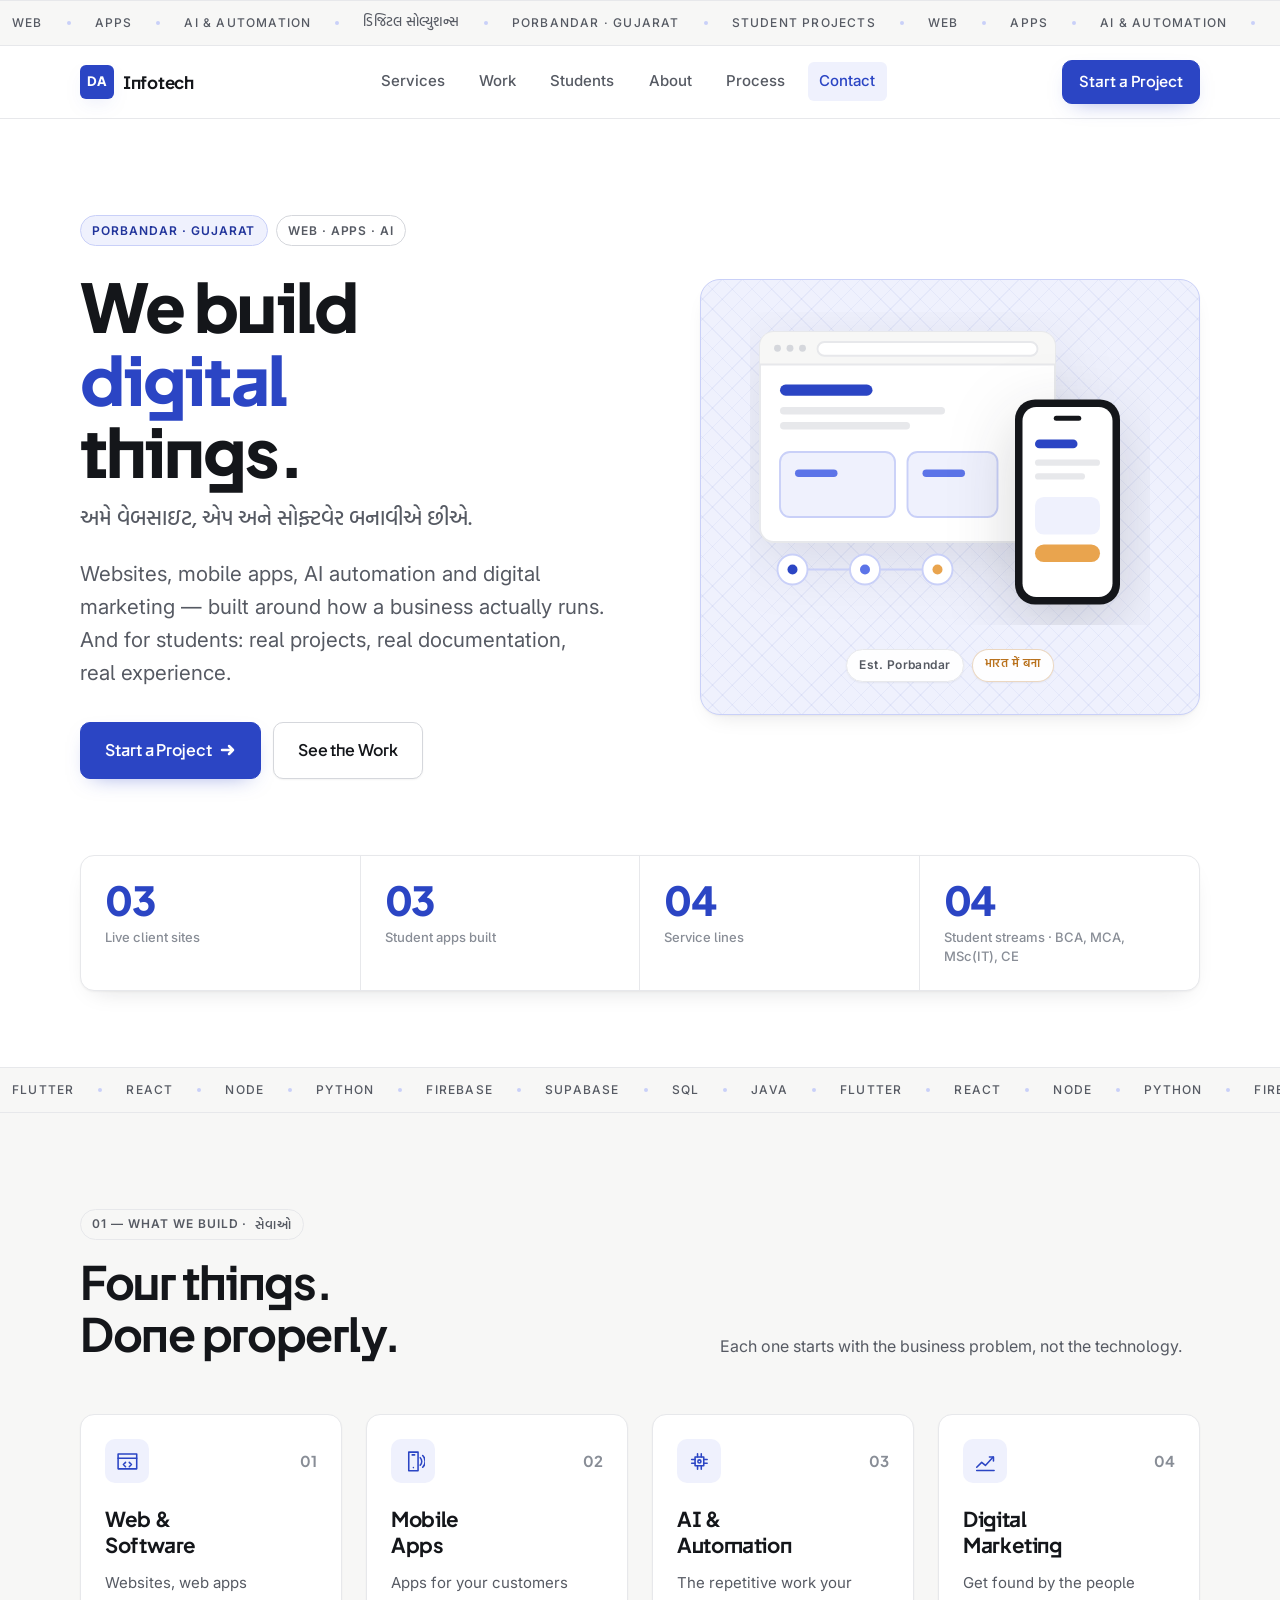
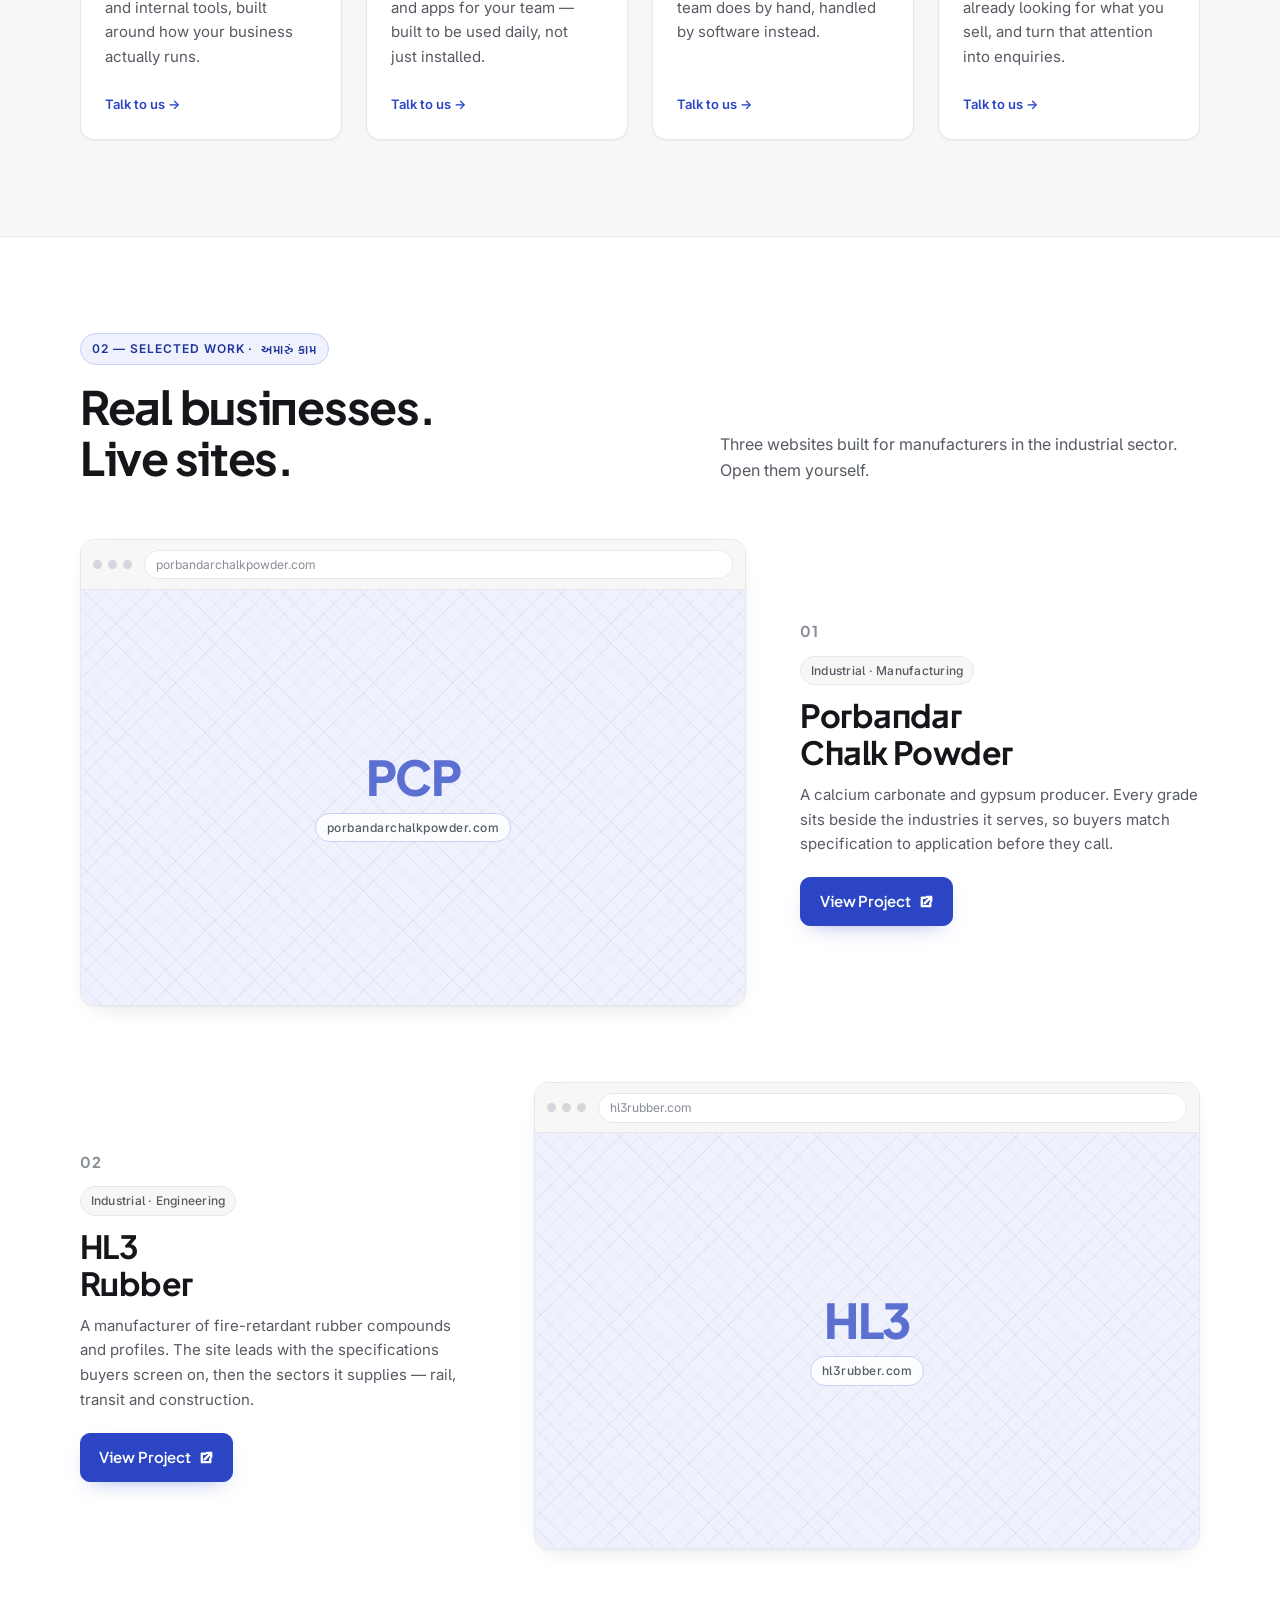
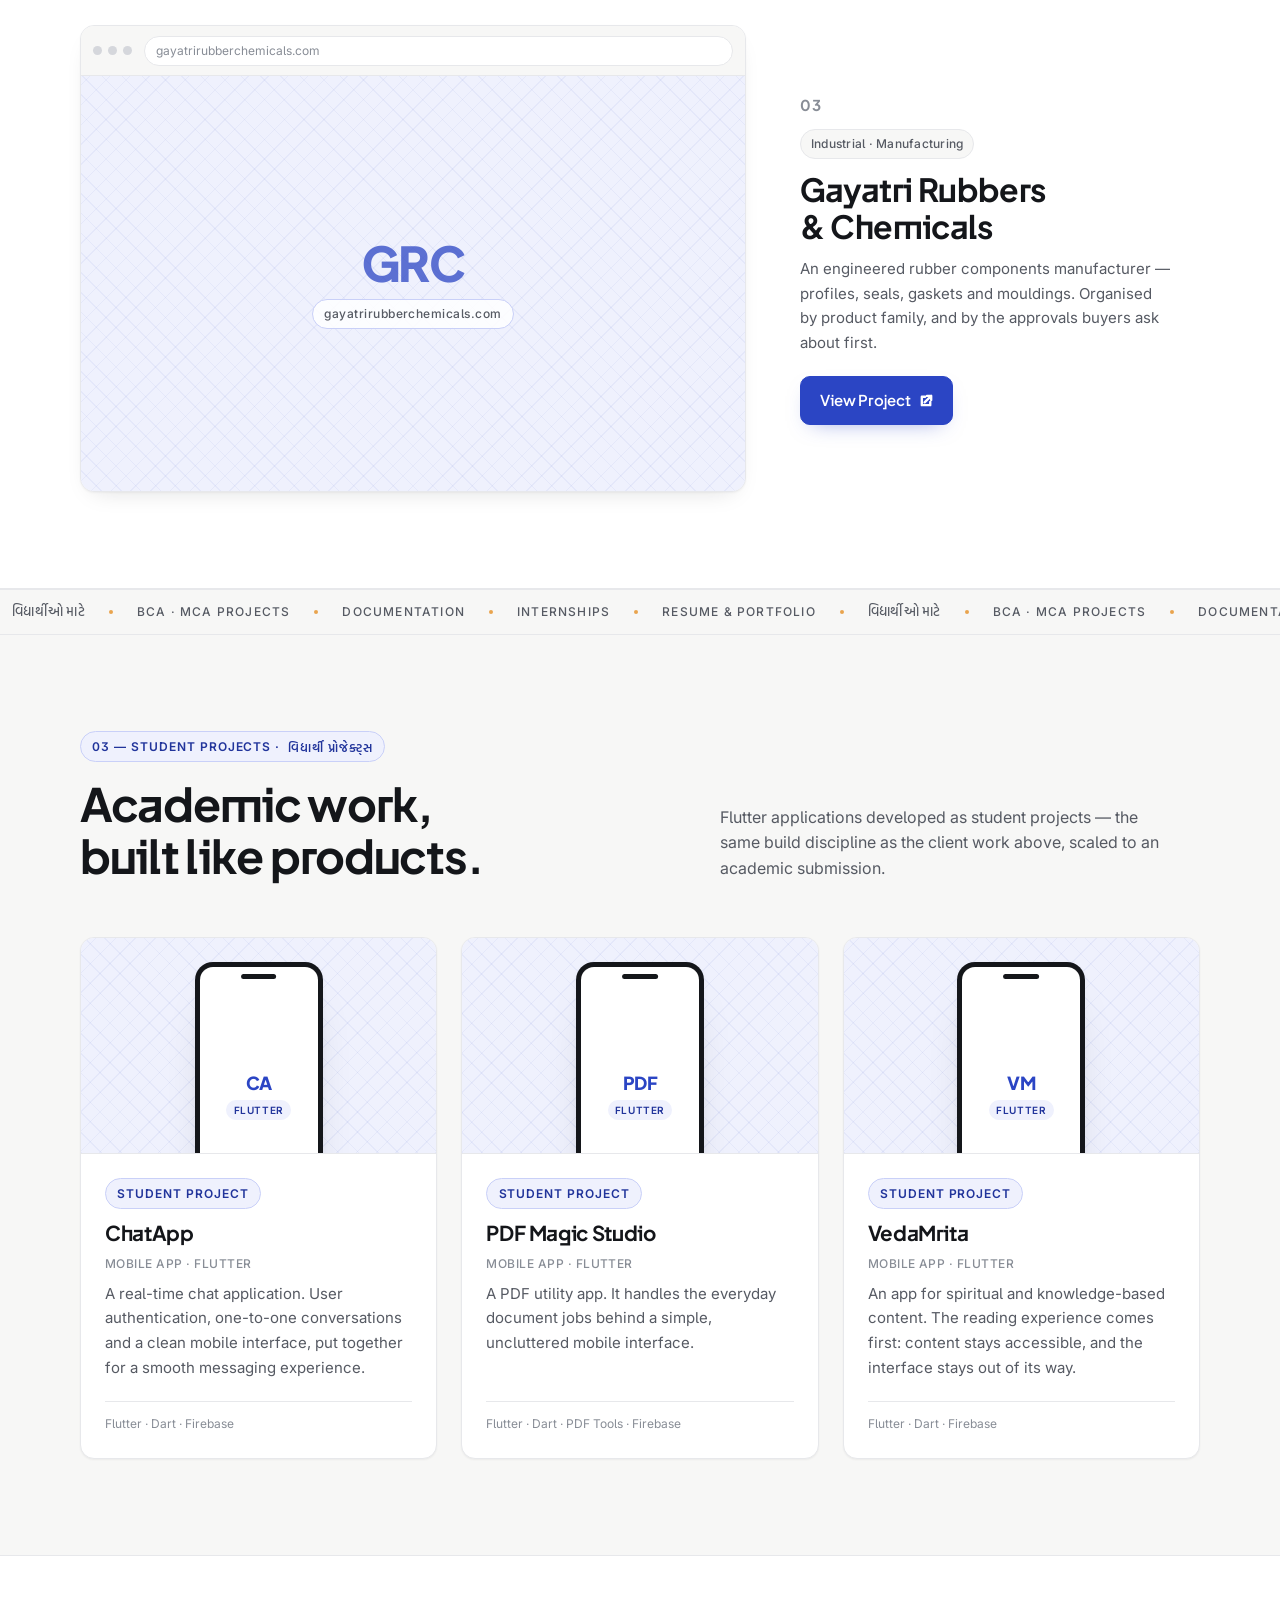
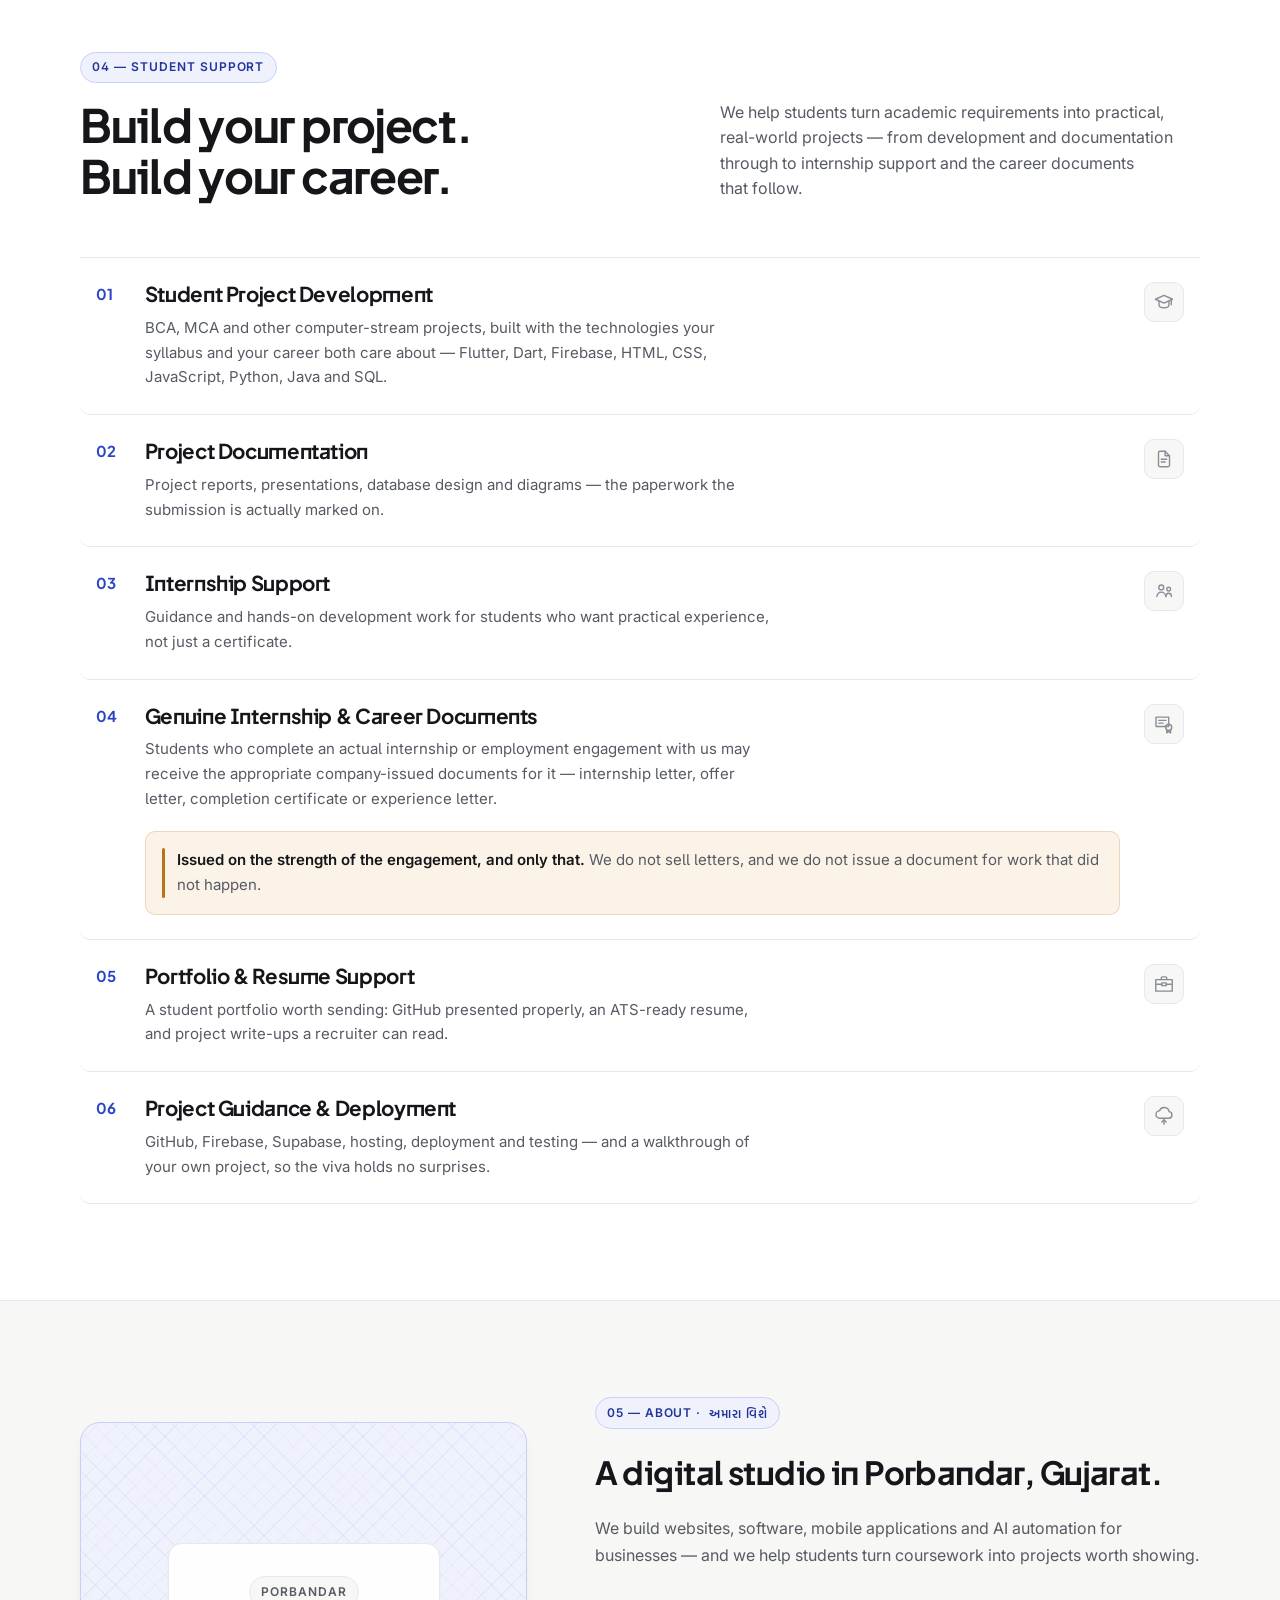
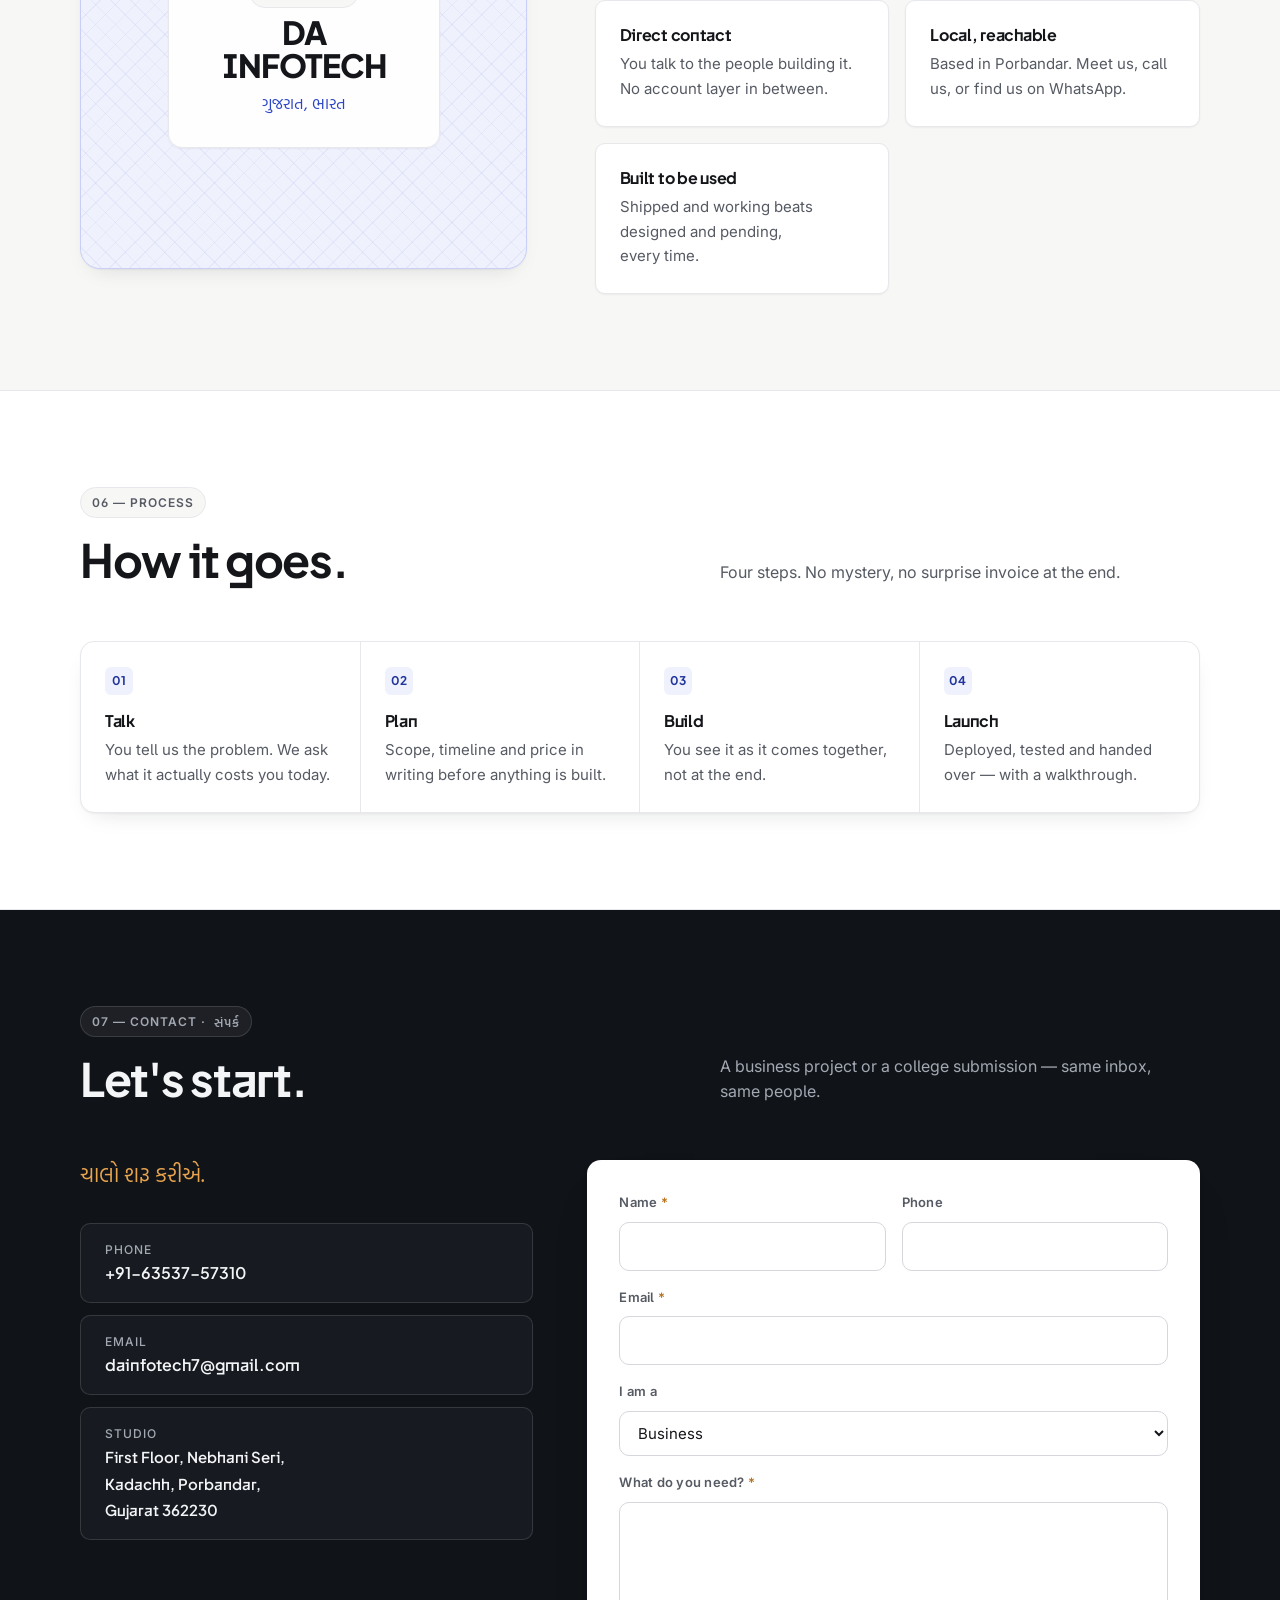
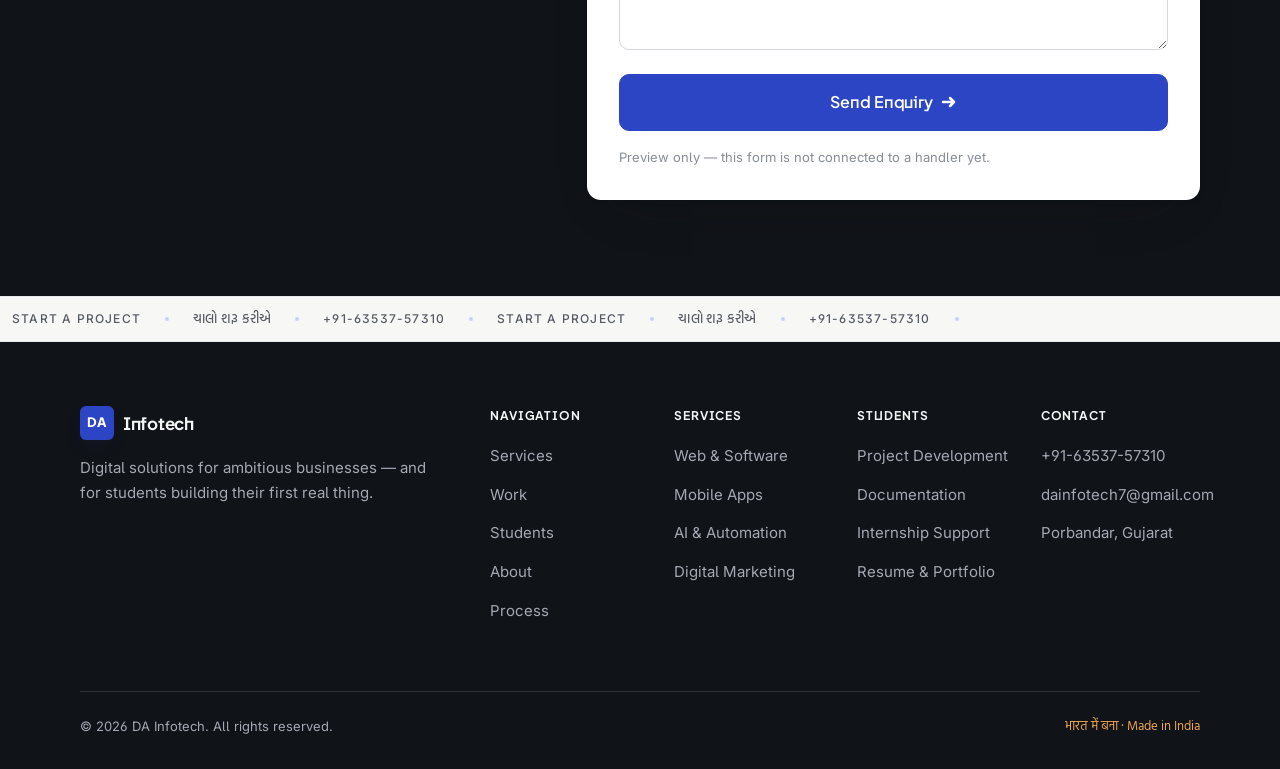
==== commit e23f3ed2: "new" ====
--- a/index.html
+++ b/index.html
@@ -4,28 +4,20 @@
   <meta charset="UTF-8">
   <meta name="viewport" content="width=device-width, initial-scale=1.0">
   <meta name="color-scheme" content="light">
-  <meta name="theme-color" content="#F4EFE4">
+  <meta name="theme-color" content="#FFFFFF">
 
   <title>DA Infotech — Web, Apps, AI · Porbandar, Gujarat</title>
   <meta name="description" content="DA Infotech builds websites, software, mobile apps and AI automation for businesses — and supports students with academic projects, documentation and internships.">
-  <meta name="robots" content="noindex">
-
-  <!-- DESIGN PREVIEW. Deliberately noindex: this is a second front page in a
-       different visual language, sitting beside the live index.html so the
-       two can be compared. If this direction is approved it replaces
-       index.html, the SEO block is carried over from there, and the noindex
-       above comes off. -->
 
   <link rel="icon" href="assets/icons/favicon.svg" type="image/svg+xml">
 
   <link rel="preconnect" href="https://fonts.googleapis.com">
   <link rel="preconnect" href="https://fonts.gstatic.com" crossorigin>
-  <!-- Archivo Black: display. Space Mono: labels. Hind Vadodara: body AND
-       Gujarati from one family, so Latin and Gujarati share a skeleton
-       instead of clashing. Hind: the Devanagari line in the footer. -->
-  <link href="https://fonts.googleapis.com/css2?family=Archivo+Black&family=Space+Mono:wght@400;700&family=Hind+Vadodara:wght@400;500;600;700&family=Hind:wght@500;600&display=swap" rel="stylesheet">
-
-  <link rel="stylesheet" href="css/brutal.css">
+  <!-- Plus Jakarta Sans: display and headings. Inter: body and UI.
+       Hind Vadodara: the Gujarati line. Hind: the Devanagari line. -->
+  <link href="https://fonts.googleapis.com/css2?family=Plus+Jakarta+Sans:wght@600;700;800&family=Inter:wght@400;500;600&family=Hind+Vadodara:wght@500;600&family=Hind:wght@500;600&display=swap" rel="stylesheet">
+
+  <link rel="stylesheet" href="css/main.css">
 </head>
 
 <body>
@@ -134,17 +126,60 @@
             </div>
           </div>
 
-          <!-- Printed panel: an Ajrakh field with an Uttarayan kite on it.
-               Both are Gujarat, not generic "India". -->
+          <!-- What the studio actually ships: a site and an app, drawn with the
+               same browser frame and phone body used in Work and Students
+               below, so the hero previews the page instead of decorating it. -->
           <div class="hero__panel pat-ajrakh" aria-hidden="true">
-            <svg class="hero__kite" viewBox="0 0 200 260" fill="none">
-              <path d="M100 8 178 96 100 216 22 96Z" fill="#FF9E00" stroke="#12100E" stroke-width="5"/>
-              <path d="M100 8v208M22 96h156" stroke="#12100E" stroke-width="4"/>
-              <path d="M100 8 178 96 100 96Z" fill="#C8102E"/>
-              <path d="M100 96 22 96 100 216Z" fill="#0E7C7B"/>
-              <path d="M100 216c0 16-18 14-18 28s18 12 18 26"
-                    stroke="#12100E" stroke-width="4" stroke-linecap="round"/>
-              <circle cx="100" cy="96" r="11" fill="#F4EFE4" stroke="#12100E" stroke-width="4"/>
+            <svg class="hero__art" viewBox="0 0 320 250" fill="none"
+                 xmlns="http://www.w3.org/2000/svg">
+
+              <!-- Browser window -->
+              <g class="hero__art-win">
+                <rect x="8" y="16" width="236" height="168" rx="11"
+                      fill="#FFFFFF" stroke="#E7E8EB" stroke-width="1.5"/>
+                <path d="M8 27a11 11 0 0 1 11-11h214a11 11 0 0 1 11 11v15H8V27Z"
+                      fill="#F7F7F6"/>
+                <path d="M8 42h236" stroke="#E7E8EB" stroke-width="1.5"/>
+                <circle cx="22" cy="29" r="2.75" fill="#D5D7DC"/>
+                <circle cx="32" cy="29" r="2.75" fill="#D5D7DC"/>
+                <circle cx="42" cy="29" r="2.75" fill="#D5D7DC"/>
+                <rect x="54" y="24" width="176" height="11" rx="5.5"
+                      fill="#FFFFFF" stroke="#E7E8EB" stroke-width="1.5"/>
+
+                <!-- Page content -->
+                <rect x="24" y="58" width="74" height="9" rx="4.5" fill="#2B45C4"/>
+                <rect x="24" y="76" width="132" height="6" rx="3" fill="#E7E8EB"/>
+                <rect x="24" y="88" width="104" height="6" rx="3" fill="#E7E8EB"/>
+                <rect x="24" y="112" width="92" height="52" rx="8"
+                      fill="#EFF1FD" stroke="#C9D0F8" stroke-width="1.5"/>
+                <rect x="126" y="112" width="72" height="52" rx="8"
+                      fill="#EFF1FD" stroke="#C9D0F8" stroke-width="1.5"/>
+                <rect x="36" y="126" width="34" height="6" rx="3" fill="#5C74E8"/>
+                <rect x="138" y="126" width="34" height="6" rx="3" fill="#5C74E8"/>
+              </g>
+
+              <!-- Phone, overlapping the window -->
+              <g class="hero__art-phone">
+                <rect x="212" y="70" width="84" height="164" rx="16" fill="#14161A"/>
+                <rect x="218" y="76" width="72" height="152" rx="11" fill="#FFFFFF"/>
+                <rect x="243" y="83" width="22" height="4" rx="2" fill="#14161A"/>
+                <rect x="228" y="102" width="34" height="7" rx="3.5" fill="#2B45C4"/>
+                <rect x="228" y="118" width="52" height="5" rx="2.5" fill="#E7E8EB"/>
+                <rect x="228" y="129" width="40" height="5" rx="2.5" fill="#E7E8EB"/>
+                <rect x="228" y="148" width="52" height="30" rx="7" fill="#EFF1FD"/>
+                <rect x="228" y="186" width="52" height="14" rx="7" fill="#E9A44E"/>
+              </g>
+
+              <!-- Automation: three nodes and the links between them -->
+              <g class="hero__art-flow" stroke="#C9D0F8" stroke-width="1.5">
+                <path d="M46 206h34M104 206h34" stroke-linecap="round"/>
+                <circle cx="34" cy="206" r="12" fill="#FFFFFF"/>
+                <circle cx="92" cy="206" r="12" fill="#FFFFFF"/>
+                <circle cx="150" cy="206" r="12" fill="#FFFFFF"/>
+              </g>
+              <circle cx="34" cy="206" r="4" fill="#2B45C4"/>
+              <circle cx="92" cy="206" r="4" fill="#5C74E8"/>
+              <circle cx="150" cy="206" r="4" fill="#E9A44E"/>
             </svg>
 
             <div class="hero__stickers">
@@ -170,8 +205,8 @@
             <p class="stat__label">Service lines</p>
           </div>
           <div class="stat">
-            <p class="stat__num stat__num--word">BCA + MCA + MSC(IT) + Computer Engineering</p>
-            <p class="stat__label">Student support</p>
+            <p class="stat__num">04</p>
+            <p class="stat__label">Student streams · BCA, MCA, MSc(IT), CE</p>
           </div>
         </div>
       </div>
@@ -223,7 +258,7 @@
           <li class="svc">
             <div class="svc__top">
               <span class="svc__mark" aria-hidden="true">
-                <svg viewBox="0 0 40 40" fill="none" stroke="#12100E" stroke-width="2.5"
+                <svg viewBox="0 0 40 40" fill="none" stroke="currentColor" stroke-width="2.5"
                      stroke-linecap="round" stroke-linejoin="round">
                   <rect x="5" y="8" width="30" height="24"/>
                   <path d="M5 15h30"/>
@@ -243,7 +278,7 @@
           <li class="svc">
             <div class="svc__top">
               <span class="svc__mark" aria-hidden="true">
-                <svg viewBox="0 0 40 40" fill="none" stroke="#12100E" stroke-width="2.5"
+                <svg viewBox="0 0 40 40" fill="none" stroke="currentColor" stroke-width="2.5"
                      stroke-linecap="round" stroke-linejoin="round">
                   <rect x="12.5" y="5" width="15" height="30"/>
                   <path d="M18 9.5h4M20 30h.01"/>
@@ -263,7 +298,7 @@
           <li class="svc">
             <div class="svc__top">
               <span class="svc__mark" aria-hidden="true">
-                <svg viewBox="0 0 40 40" fill="none" stroke="#12100E" stroke-width="2.5"
+                <svg viewBox="0 0 40 40" fill="none" stroke="currentColor" stroke-width="2.5"
                      stroke-linecap="round" stroke-linejoin="round">
                   <rect x="13" y="13" width="14" height="14"/>
                   <circle cx="20" cy="20" r="2.5"/>
@@ -283,7 +318,7 @@
           <li class="svc">
             <div class="svc__top">
               <span class="svc__mark" aria-hidden="true">
-                <svg viewBox="0 0 40 40" fill="none" stroke="#12100E" stroke-width="2.5"
+                <svg viewBox="0 0 40 40" fill="none" stroke="currentColor" stroke-width="2.5"
                      stroke-linecap="round" stroke-linejoin="round">
                   <path d="M6 29.5 14 21.5l6 5 12.5-13.5"/>
                   <path d="M26.5 13h6.5v6.5"/>
@@ -624,7 +659,7 @@
               </p>
             </div>
             <span class="reg__mark" aria-hidden="true">
-              <svg viewBox="0 0 40 40" fill="none" stroke="#12100E" stroke-width="2.5"
+              <svg viewBox="0 0 40 40" fill="none" stroke="currentColor" stroke-width="2.5"
                    stroke-linecap="round" stroke-linejoin="round">
                 <path d="M20 8 4.5 15 20 22l15.5-7L20 8Z"/>
                 <path d="M11 18.4v7.1c0 2.7 4 4.9 9 4.9s9-2.2 9-4.9v-7.1"/>
@@ -643,7 +678,7 @@
               </p>
             </div>
             <span class="reg__mark" aria-hidden="true">
-              <svg viewBox="0 0 40 40" fill="none" stroke="#12100E" stroke-width="2.5"
+              <svg viewBox="0 0 40 40" fill="none" stroke="currentColor" stroke-width="2.5"
                    stroke-linecap="round" stroke-linejoin="round">
                 <path d="M10 8.5A2.5 2.5 0 0 1 12.5 6H22l8 8v17.5a2.5 2.5 0 0 1-2.5 2.5h-15A2.5 2.5 0 0 1 10 31.5v-23Z"/>
                 <path d="M22 6v8h8"/>
@@ -662,7 +697,7 @@
               </p>
             </div>
             <span class="reg__mark" aria-hidden="true">
-              <svg viewBox="0 0 40 40" fill="none" stroke="#12100E" stroke-width="2.5"
+              <svg viewBox="0 0 40 40" fill="none" stroke="currentColor" stroke-width="2.5"
                    stroke-linecap="round" stroke-linejoin="round">
                 <circle cx="15" cy="13.5" r="4.5"/>
                 <path d="M7 30c0-4.4 3.6-8 8-8s8 3.6 8 8"/>
@@ -692,7 +727,7 @@
               </p>
             </div>
             <span class="reg__mark" aria-hidden="true">
-              <svg viewBox="0 0 40 40" fill="none" stroke="#12100E" stroke-width="2.5"
+              <svg viewBox="0 0 40 40" fill="none" stroke="currentColor" stroke-width="2.5"
                    stroke-linecap="round" stroke-linejoin="round">
                 <rect x="5.5" y="7.5" width="23" height="17"/>
                 <path d="M10.5 13.5h13M10.5 18.5h8"/>
@@ -712,7 +747,7 @@
               </p>
             </div>
             <span class="reg__mark" aria-hidden="true">
-              <svg viewBox="0 0 40 40" fill="none" stroke="#12100E" stroke-width="2.5"
+              <svg viewBox="0 0 40 40" fill="none" stroke="currentColor" stroke-width="2.5"
                    stroke-linecap="round" stroke-linejoin="round">
                 <rect x="5" y="12" width="30" height="21"/>
                 <path d="M15 12V9.5A2.5 2.5 0 0 1 17.5 7h5A2.5 2.5 0 0 1 25 9.5V12"/>
@@ -733,7 +768,7 @@
               </p>
             </div>
             <span class="reg__mark" aria-hidden="true">
-              <svg viewBox="0 0 40 40" fill="none" stroke="#12100E" stroke-width="2.5"
+              <svg viewBox="0 0 40 40" fill="none" stroke="currentColor" stroke-width="2.5"
                    stroke-linecap="round" stroke-linejoin="round">
                 <path d="M12.5 24h16a6 6 0 0 0 .7-11.96A9 9 0 0 0 11.9 10.4 6.8 6.8 0 0 0 12.5 24Z"/>
                 <path d="M20 35V27"/>
@@ -757,7 +792,7 @@
             <div class="about__stamp-inner">
               <span class="label">Porbandar</span>
               <p class="about__est">DA<br>INFOTECH</p>
-              <p class="guj" style="color:var(--indigo)">ગુજરાત, ભારત</p>
+              <p class="guj" style="color:var(--accent)">ગુજરાત, ભારત</p>
             </div>
           </div>
 
@@ -842,10 +877,10 @@
         <header class="head">
           <span class="label label--marigold">07 — Contact · <span class="guj">સંપર્ક</span></span>
           <div class="head__row">
-            <h2 class="xxl head__title" id="contact-t" style="color:var(--paper)">
+            <h2 class="xxl head__title" id="contact-t">
               Let's start.
             </h2>
-            <p class="head__lead" style="color:#C9C2B6">
+            <p class="head__lead">
               A business project or a college submission — same inbox, same people.
             </p>
           </div>
@@ -853,7 +888,7 @@
 
         <div class="contact">
           <div>
-            <p class="guj" style="color:var(--marigold);font-size:var(--fs-lg)">ચાલો શરૂ કરીએ.</p>
+            <p class="guj" style="color:var(--warm-light);font-size:var(--fs-lg)">ચાલો શરૂ કરીએ.</p>
 
             <div class="contact__list">
               <a class="contact__item" href="tel:+916353757310">
@@ -864,7 +899,7 @@
                 <span class="contact__k">Email</span>
                 <span class="contact__v">dainfotech7@gmail.com</span>
               </a>
-              <div class="contact__item" style="box-shadow:var(--drop-sm)">
+              <div class="contact__item">
                 <span class="contact__k">Studio</span>
                 <span class="contact__v" style="font-size:var(--fs-sm);line-height:1.4">
                   First Floor, Nebhani Seri,<br>Kadachh, Porbandar,<br>Gujarat 362230
@@ -873,10 +908,9 @@
             </div>
           </div>
 
-          <!-- FORM — markup and styling only in this preview. The working
-               handler lives in js/contact.js on index.html; it gets wired in
-               when this direction is approved, not before, so nothing here
-               silently swallows an enquiry. -->
+          <!-- FORM — markup and styling only. There is no submit handler yet,
+               and the note under the button says so, so nothing here silently
+               swallows an enquiry. -->
           <form class="form" novalidate>
             <div class="form__row form__row--2">
               <div class="field">
@@ -1007,9 +1041,9 @@
 
   <script>
   /* ==========================================================================
-     Just enough script. Brutalism does not need a scroll library — the page
-     is legible and complete with JavaScript off, and this only adds the two
-     things markup genuinely cannot do.
+     Just enough script. No scroll library — the page is legible and complete
+     with JavaScript off, and this only adds the two things markup genuinely
+     cannot do.
      ========================================================================== */
   (function () {
     'use strict';
@@ -1082,8 +1116,8 @@
       form.addEventListener('submit', function (e) {
         e.preventDefault();
         if (note) {
-          note.textContent = 'This is a design preview — the form is not wired up yet. Please call or email for now.';
-          note.style.color = 'var(--madder)';
+          note.textContent = 'The form is not wired up yet. Please call or email for now.';
+          note.style.color = 'var(--warm)';
         }
       });
     }
--- a/css/main.css
+++ b/css/main.css
@@ -0,0 +1,1612 @@
+/* ==========================================================================
+   DA INFOTECH — UI
+   --------------------------------------------------------------------------
+   A quiet, professional studio interface. The previous system shouted:
+   3px ink borders, zero-blur offset shadows, 120px headlines. This one puts
+   the work first and lets the layout carry the confidence instead.
+
+   The identity survives in the palette rather than the mechanics. Indigo is
+   the primary — a natural-dye colour that also happens to read as serious —
+   with a single warm amber kept for accents that need to feel handmade.
+   Gujarati and Devanagari stay as real typographic layers; Porbandar is in
+   Gujarat and the script belongs on the page.
+
+   Everything is 1px hairlines, soft layered shadows, small radii, and
+   transitions short enough to feel mechanical rather than decorative.
+
+    1. Tokens
+    2. Reset & base
+    3. Type
+    4. Layout
+    5. Primitives — button, label, tag
+    6. Surface patterns
+    7. Marquee
+    8. Header
+    9. Hero
+   10. Stats
+   11. Services
+   12. Selected work
+   13. Student projects
+   14. Student services
+   15. About
+   16. Process
+   17. Contact & form
+   18. Footer
+   19. Responsive
+   20. Motion preferences
+   ========================================================================== */
+
+
+/* ==========================================================================
+   1. TOKENS
+   ========================================================================== */
+
+:root {
+
+  /* ---- Ground & ink ---------------------------------------------------- */
+  --bg:            #FFFFFF;
+  --bg-subtle:     #F7F7F6;   /* alternating bands — warm neutral          */
+  --bg-sunken:     #F1F1F0;   /* wells, insets                             */
+  --bg-dark:       #101318;   /* contact & footer                          */
+  --bg-dark-2:     #171B21;   /* raised surfaces on the dark ground        */
+  --surface:       #FFFFFF;
+
+  --text:          #14161A;
+  --text-2:        #565A63;
+  --text-3:        #888D96;
+  --text-inv:      #F4F5F7;
+  --text-inv-2:    #A3A9B3;
+
+  --border:        #E7E8EB;
+  --border-2:      #D5D7DC;
+  --border-inv:    rgba(255, 255, 255, 0.13);
+
+  /* ---- Accent ----------------------------------------------------------- */
+  --accent:        #2B45C4;   /* indigo — primary                          */
+  --accent-dark:   #21349B;
+  --accent-light:  #5C74E8;   /* accent text on the dark ground            */
+  --accent-soft:   #EFF1FD;
+  --accent-line:   #C9D0F8;
+
+  --warm:          #B9721E;   /* amber — sparing, for handmade marks       */
+  --warm-soft:     #FBF3E8;
+  --warm-light:    #E9A44E;
+
+  --focus:         #4B62DC;
+
+  /* ---- Type ------------------------------------------------------------- */
+  --font-display: 'Plus Jakarta Sans', ui-sans-serif, system-ui, -apple-system,
+                  'Segoe UI', sans-serif;
+  --font-body:    'Inter', ui-sans-serif, system-ui, -apple-system,
+                  'Segoe UI', sans-serif;
+  --font-guj:     'Hind Vadodara', 'Inter', system-ui, sans-serif;
+  --font-dev:     'Hind', 'Inter', system-ui, sans-serif;
+
+  /* A restrained scale. The top end is less than half the old one. */
+  --fs-display: clamp(2.375rem, 1.55rem + 3.3vw, 4.25rem);   /* 38 → 68 */
+  --fs-xxl:     clamp(1.875rem, 1.40rem + 1.9vw, 2.875rem);  /* 30 → 46 */
+  --fs-xl:      clamp(1.5rem,   1.28rem + 0.9vw, 2rem);      /* 24 → 32 */
+  --fs-lg:      clamp(1.125rem, 1.06rem + 0.28vw, 1.3125rem);/* 18 → 21 */
+  --fs-md:      1rem;
+  --fs-sm:      0.9375rem;
+  --fs-xs:      0.8125rem;
+  --fs-micro:   0.75rem;
+
+  --lh-tight:   1.08;
+  --lh-heading: 1.2;
+  --lh-body:    1.65;
+
+  --ls-display: -0.028em;
+  --ls-heading: -0.018em;
+  --ls-label:    0.08em;
+
+  /* ---- Space ------------------------------------------------------------ */
+  --s-1:  0.25rem;
+  --s-2:  0.5rem;
+  --s-3:  0.75rem;
+  --s-4:  1rem;
+  --s-5:  1.5rem;
+  --s-6:  2rem;
+  --s-7:  3rem;
+  --s-8:  4rem;
+  --s-9:  6rem;
+
+  /* Vertical rhythm. Three values only — section padding, the gap under a
+     section head, and the gap between repeated blocks. Everything spaced
+     larger than --s-6 should use one of these rather than a raw step, or the
+     page drifts out of rhythm one section at a time. */
+  --band:      clamp(3.5rem, 2.2rem + 5vw, 6rem);   /* section padding      */
+  --band-gap:  clamp(2.25rem, 1.7rem + 2.2vw, 3.5rem); /* head → content    */
+  --block-gap: clamp(3rem, 2.2rem + 3.2vw, 5rem);   /* between big blocks   */
+
+  --wrap:   1200px;
+  --pad:    clamp(1.25rem, 0.6rem + 2.6vw, 2.5rem);
+
+  /* ---- Shape ------------------------------------------------------------ */
+  --r-sm:   6px;
+  --r-md:  10px;
+  --r-lg:  14px;
+  --r-xl:  20px;
+  --r-pill: 999px;
+
+  /* ---- Depth — soft and layered, never a hard offset --------------------- */
+  --sh-sm: 0 1px 2px rgba(20, 22, 26, 0.05);
+  --sh-md: 0 1px 2px rgba(20, 22, 26, 0.04),
+           0 10px 24px -14px rgba(20, 22, 26, 0.18);
+  --sh-lg: 0 2px 6px rgba(20, 22, 26, 0.04),
+           0 24px 52px -26px rgba(20, 22, 26, 0.24);
+  --sh-accent: 0 8px 22px -12px rgba(43, 69, 196, 0.55);
+
+  /* ---- Motion ----------------------------------------------------------- */
+  --t:      180ms cubic-bezier(0.22, 1, 0.36, 1);
+  --t-slow: 320ms cubic-bezier(0.22, 1, 0.36, 1);
+}
+
+
+/* ==========================================================================
+   2. RESET & BASE
+   ========================================================================== */
+
+*, *::before, *::after { box-sizing: border-box; }
+
+* { margin: 0; padding: 0; }
+
+html {
+  -webkit-text-size-adjust: 100%;
+  scroll-behavior: smooth;
+  scroll-padding-top: 5.5rem;   /* the sticky header                        */
+}
+
+body {
+  background-color: var(--bg);
+  color: var(--text);
+  font-family: var(--font-body);
+  font-size: var(--fs-md);
+  line-height: var(--lh-body);
+  font-feature-settings: 'cv05' 1, 'ss01' 1;
+  -webkit-font-smoothing: antialiased;
+  -moz-osx-font-smoothing: grayscale;
+  text-rendering: optimizeLegibility;
+}
+
+img, svg, video { display: block; max-width: 100%; }
+
+ul, ol { list-style: none; }
+
+a { color: inherit; }
+
+button, input, textarea, select {
+  font: inherit;
+  color: inherit;
+}
+
+button { background: none; border: 0; cursor: pointer; }
+
+:focus-visible {
+  outline: 2px solid var(--focus);
+  outline-offset: 3px;
+  border-radius: var(--r-sm);
+}
+
+::selection { background-color: var(--accent); color: #FFFFFF; }
+
+.sr-only {
+  position: absolute;
+  width: 1px; height: 1px;
+  padding: 0; margin: -1px;
+  overflow: hidden;
+  clip-path: inset(50%);
+  white-space: nowrap;
+  border: 0;
+}
+
+.skip-link {
+  position: absolute;
+  top: -100%; left: var(--s-4);
+  z-index: 200;
+  padding: var(--s-3) var(--s-4);
+  background-color: var(--accent);
+  color: #FFFFFF;
+  border-radius: var(--r-sm);
+  font-size: var(--fs-sm);
+  font-weight: 600;
+  text-decoration: none;
+}
+
+.skip-link:focus { top: var(--s-4); }
+
+
+/* ==========================================================================
+   3. TYPE
+   ========================================================================== */
+
+h1, h2, h3, h4 {
+  font-family: var(--font-display);
+  font-weight: 700;
+  line-height: var(--lh-heading);
+  letter-spacing: var(--ls-heading);
+  text-wrap: balance;
+}
+
+.xxl {
+  font-size: var(--fs-xxl);
+  line-height: 1.12;
+  letter-spacing: var(--ls-display);
+}
+
+.xl { font-size: var(--fs-xl); }
+
+.lead {
+  font-size: var(--fs-lg);
+  line-height: 1.6;
+  color: var(--text-2);
+  text-wrap: pretty;
+}
+
+.muted { color: var(--text-2); }
+
+p { text-wrap: pretty; }
+
+/* Gujarati and Devanagari need their own faces and a little more leading —
+   the conjuncts sit taller than the Latin x-height. */
+.guj { font-family: var(--font-guj); line-height: 1.5; }
+.dev { font-family: var(--font-dev); line-height: 1.5; }
+
+
+/* ==========================================================================
+   4. LAYOUT
+   ========================================================================== */
+
+.wrap {
+  width: 100%;
+  max-width: var(--wrap);
+  margin-inline: auto;
+  padding-inline: var(--pad);
+}
+
+.band {
+  padding-block: var(--band);
+  border-bottom: 1px solid var(--border);
+}
+
+.band--paper-deep { background-color: var(--bg-subtle); }
+
+.band--ink {
+  background-color: var(--bg-dark);
+  color: var(--text-inv);
+  border-bottom-color: transparent;
+}
+
+.band--flush { border-bottom: 0; }
+
+/* --- Section head ----------------------------------------------------------- */
+.head { margin-bottom: var(--band-gap); }
+
+.head__row {
+  display: flex;
+  align-items: flex-end;
+  justify-content: space-between;
+  gap: var(--s-6);
+  margin-top: var(--s-4);
+}
+
+.head__title { flex: 1 1 26rem; }
+
+.head__lead {
+  flex: 0 1 30rem;
+  max-width: 34rem;
+  font-size: var(--fs-md);
+  line-height: 1.6;
+}
+
+.band--ink .head__lead,
+.band--ink .muted { color: var(--text-inv-2); }
+
+
+/* ==========================================================================
+   5. PRIMITIVES
+   ========================================================================== */
+
+/* --- Button ----------------------------------------------------------------- */
+.btn {
+  display: inline-flex;
+  align-items: center;
+  justify-content: center;
+  gap: var(--s-2);
+  padding: 0.7rem 1.15rem;
+  background-color: var(--surface);
+  color: var(--text);
+  border: 1px solid var(--border-2);
+  border-radius: var(--r-md);
+  box-shadow: var(--sh-sm);
+  font-family: var(--font-display);
+  font-size: var(--fs-sm);
+  font-weight: 600;
+  letter-spacing: -0.005em;
+  text-decoration: none;
+  white-space: nowrap;
+  transition: background-color var(--t), border-color var(--t),
+              box-shadow var(--t), transform var(--t), color var(--t);
+}
+
+.btn svg { width: 1em; height: 1em; flex: none; }
+
+.btn:hover {
+  background-color: var(--bg-subtle);
+  border-color: var(--border-2);
+  box-shadow: var(--sh-md);
+  transform: translateY(-1px);
+}
+
+.btn:active { transform: translateY(0); box-shadow: var(--sh-sm); }
+
+/* The one filled button. Used for the single next step on the page. */
+.btn--go {
+  background-color: var(--accent);
+  color: #FFFFFF;
+  border-color: var(--accent);
+  box-shadow: var(--sh-accent);
+}
+
+.btn--go:hover {
+  background-color: var(--accent-dark);
+  border-color: var(--accent-dark);
+  box-shadow: 0 12px 28px -12px rgba(43, 69, 196, 0.65);
+}
+
+.btn--lg { padding: 0.9rem 1.5rem; font-size: var(--fs-md); }
+.btn--full { width: 100%; }
+
+/* On the dark ground the outline button needs its own values. */
+.band--ink .btn {
+  background-color: transparent;
+  color: var(--text-inv);
+  border-color: var(--border-inv);
+  box-shadow: none;
+}
+
+.band--ink .btn:hover { background-color: rgba(255, 255, 255, 0.07); }
+
+.band--ink .btn--go {
+  background-color: var(--accent);
+  color: #FFFFFF;
+  border-color: var(--accent);
+}
+
+.band--ink .btn--go:hover { background-color: var(--accent-light); border-color: var(--accent-light); }
+
+/* --- Label — the small eyebrow above a section headline ---------------------- */
+.label {
+  display: inline-flex;
+  align-items: center;
+  gap: var(--s-2);
+  padding: 0.3rem 0.7rem;
+  background-color: var(--bg-subtle);
+  color: var(--text-2);
+  border: 1px solid var(--border);
+  border-radius: var(--r-pill);
+  font-size: var(--fs-micro);
+  font-weight: 600;
+  letter-spacing: var(--ls-label);
+  text-transform: uppercase;
+  white-space: nowrap;
+}
+
+/* The old system had a dye colour per section. Keeping one tinted variant and
+   collapsing the rest keeps the page from turning back into a paint chart. */
+.label--marigold,
+.label--madder,
+.label--peacock {
+  background-color: var(--accent-soft);
+  color: var(--accent-dark);
+  border-color: var(--accent-line);
+}
+
+.label--paper {
+  background-color: var(--surface);
+  color: var(--text-2);
+  border-color: var(--border-2);
+}
+
+.band--ink .label {
+  background-color: rgba(255, 255, 255, 0.06);
+  color: var(--text-inv-2);
+  border-color: var(--border-inv);
+}
+
+/* --- Tag — inline metadata -------------------------------------------------- */
+.tag {
+  display: inline-block;
+  padding: 0.25rem 0.6rem;
+  background-color: var(--bg-subtle);
+  color: var(--text-2);
+  border: 1px solid var(--border);
+  border-radius: var(--r-pill);
+  font-size: var(--fs-micro);
+  font-weight: 500;
+  letter-spacing: 0.02em;
+}
+
+
+/* ==========================================================================
+   6. SURFACE PATTERNS
+   --------------------------------------------------------------------------
+   The Ajrakh block print is gone as a literal motif — at this weight it read
+   as wallpaper. What is left is a faint diagonal grid that gives placeholder
+   surfaces some texture without competing with the content on top.
+   ========================================================================== */
+
+.pat-ajrakh {
+  position: relative;
+  background-color: var(--accent-soft);
+  background-image:
+    repeating-linear-gradient(45deg,
+      rgba(43, 69, 196, 0.055) 0 1px, transparent 1px 14px),
+    repeating-linear-gradient(-45deg,
+      rgba(43, 69, 196, 0.055) 0 1px, transparent 1px 14px);
+}
+
+
+/* ==========================================================================
+   7. MARQUEE
+   --------------------------------------------------------------------------
+   Reduced to a hairline strip. It reads as a quiet ticker rather than a
+   painted band, so it can sit between sections without splitting the page.
+   ========================================================================== */
+
+.marquee {
+  overflow: hidden;
+  padding-block: var(--s-3);
+  background-color: var(--bg-subtle);
+  border-block: 1px solid var(--border);
+  user-select: none;
+}
+
+.marquee__track {
+  display: flex;
+  width: max-content;
+  animation: marquee-run 46s linear infinite;
+}
+
+.marquee--rev  .marquee__track { animation-direction: reverse; }
+.marquee--fast .marquee__track { animation-duration: 32s; }
+
+.marquee__group {
+  display: flex;
+  align-items: center;
+  gap: var(--s-5);
+  padding-inline: calc(var(--s-5) / 2);
+  color: var(--text-2);
+  font-size: var(--fs-micro);
+  font-weight: 500;
+  letter-spacing: 0.1em;
+  text-transform: uppercase;
+  white-space: nowrap;
+}
+
+.marquee__group .guj { font-size: 1.05em; text-transform: none; letter-spacing: 0.02em; }
+
+/* The separator is a dot, not a star. */
+.marquee__star {
+  color: transparent;
+  position: relative;
+  width: 4px;
+}
+
+.marquee__star::before {
+  content: "";
+  position: absolute;
+  inset: 50% auto auto 0;
+  width: 4px; height: 4px;
+  transform: translateY(-50%);
+  background-color: var(--accent-line);
+  border-radius: 50%;
+}
+
+.marquee--go .marquee__star::before  { background-color: var(--accent-line); }
+.marquee--red .marquee__star::before { background-color: var(--warm-light); }
+
+.marquee:hover .marquee__track { animation-play-state: paused; }
+
+@keyframes marquee-run {
+  from { transform: translateX(0); }
+  to   { transform: translateX(-50%); }
+}
+
+
+/* ==========================================================================
+   8. HEADER
+   ========================================================================== */
+
+.hdr {
+  position: sticky;
+  top: 0;
+  z-index: 100;
+  background-color: rgba(255, 255, 255, 0.82);
+  backdrop-filter: saturate(180%) blur(14px);
+  -webkit-backdrop-filter: saturate(180%) blur(14px);
+  border-bottom: 1px solid var(--border);
+}
+
+.hdr__bar {
+  display: flex;
+  align-items: center;
+  justify-content: space-between;
+  gap: var(--s-4);
+  min-height: 4.5rem;
+}
+
+/* --- Brand ------------------------------------------------------------------ */
+.brand {
+  display: inline-flex;
+  align-items: center;
+  gap: 0.55rem;
+  text-decoration: none;
+  color: var(--text);
+}
+
+.brand__mark {
+  display: grid;
+  place-items: center;
+  width: 2.125rem; height: 2.125rem;
+  background-color: var(--accent);
+  color: #FFFFFF;
+  border-radius: var(--r-sm);
+  box-shadow: var(--sh-accent);
+  font-family: var(--font-display);
+  font-size: 0.8125rem;
+  font-weight: 800;
+  letter-spacing: 0.02em;
+  transition: transform var(--t);
+}
+
+.brand:hover .brand__mark { transform: rotate(-4deg) scale(1.04); }
+
+.brand__name {
+  font-family: var(--font-display);
+  font-size: 1.0625rem;
+  font-weight: 700;
+  letter-spacing: -0.015em;
+}
+
+/* --- Nav -------------------------------------------------------------------- */
+.nav__list {
+  display: flex;
+  align-items: center;
+  gap: clamp(0.25rem, -0.2rem + 1.4vw, 0.75rem);
+}
+
+.nav__link {
+  position: relative;
+  display: block;
+  padding: 0.45rem 0.7rem;
+  border-radius: var(--r-sm);
+  color: var(--text-2);
+  font-size: var(--fs-sm);
+  font-weight: 500;
+  text-decoration: none;
+  transition: color var(--t), background-color var(--t);
+}
+
+.nav__link:hover { color: var(--text); background-color: var(--bg-subtle); }
+
+.nav__link.is-active { color: var(--accent); background-color: var(--accent-soft); }
+
+.hdr__actions { display: flex; align-items: center; gap: var(--s-3); }
+
+.hdr__cta { padding: 0.55rem 1rem; }
+
+/* --- Mobile toggle ---------------------------------------------------------- */
+.navtoggle {
+  display: none;
+  width: 2.5rem; height: 2.5rem;
+  place-items: center;
+  background-color: var(--surface);
+  border: 1px solid var(--border-2);
+  border-radius: var(--r-sm);
+  box-shadow: var(--sh-sm);
+  transition: background-color var(--t);
+}
+
+.navtoggle:hover { background-color: var(--bg-subtle); }
+
+.navtoggle__box {
+  display: grid;
+  gap: 4px;
+  width: 1rem;
+}
+
+.navtoggle__box span {
+  height: 1.5px;
+  background-color: var(--text);
+  border-radius: 2px;
+  transition: transform var(--t), opacity var(--t);
+}
+
+[aria-expanded="true"] .navtoggle__box span:nth-child(1) { transform: translateY(5.5px) rotate(45deg); }
+[aria-expanded="true"] .navtoggle__box span:nth-child(2) { opacity: 0; }
+[aria-expanded="true"] .navtoggle__box span:nth-child(3) { transform: translateY(-5.5px) rotate(-45deg); }
+
+
+/* ==========================================================================
+   9. HERO
+   ========================================================================== */
+
+.hero { border-bottom: 0; padding-bottom: var(--block-gap); }
+
+.hero__grid {
+  display: grid;
+  grid-template-columns: minmax(0, 1.05fr) minmax(0, 0.95fr);
+  gap: clamp(2rem, 1rem + 4vw, 4.5rem);
+  align-items: center;
+}
+
+.hero__tags {
+  display: flex;
+  flex-wrap: wrap;
+  gap: var(--s-2);
+  margin-bottom: var(--s-5);
+}
+
+.hero__title {
+  font-size: var(--fs-display);
+  line-height: var(--lh-tight);
+  letter-spacing: var(--ls-display);
+  font-weight: 800;
+}
+
+.hero__line { display: block; }
+
+/* No highlight boxes. The emphasis is the colour of the word itself. */
+.hero__line--go  { color: var(--accent); }
+.hero__line--ink { color: var(--text); }
+
+.hero__guj {
+  margin-top: var(--s-4);
+  color: var(--text-2);
+  font-size: var(--fs-lg);
+  font-weight: 500;
+}
+
+.hero__lead {
+  margin-top: var(--s-5);
+  max-width: 34rem;
+}
+
+.hero__actions {
+  display: flex;
+  flex-wrap: wrap;
+  gap: var(--s-3);
+  margin-top: var(--s-6);
+}
+
+/* --- Panel ------------------------------------------------------------------- */
+.hero__panel {
+  display: flex;
+  flex-direction: column;
+  align-items: center;
+  justify-content: center;
+  gap: var(--s-5);
+  min-height: 22rem;
+  padding: var(--s-6);
+  border: 1px solid var(--accent-line);
+  border-radius: var(--r-xl);
+  box-shadow: var(--sh-md);
+  overflow: hidden;
+}
+
+.hero__art {
+  width: min(100%, 25rem);
+  height: auto;
+}
+
+/* The two device bodies get the depth; the flow nodes stay flat so they read
+   as a diagram rather than a third object. */
+.hero__art-win   { filter: drop-shadow(0 14px 24px rgba(20, 22, 26, 0.10)); }
+.hero__art-phone { filter: drop-shadow(0 16px 26px rgba(20, 22, 26, 0.18)); }
+
+/* In normal flow under the art. Absolute positioning here used to drop them
+   on top of whatever the illustration happened to be doing. */
+.hero__stickers {
+  display: flex;
+  flex-wrap: wrap;
+  justify-content: center;
+  gap: var(--s-2);
+}
+
+/* Chips, not rotated stickers. */
+.sticker {
+  padding: 0.35rem 0.75rem;
+  background-color: rgba(255, 255, 255, 0.9);
+  backdrop-filter: blur(6px);
+  color: var(--text-2);
+  border: 1px solid var(--border);
+  border-radius: var(--r-pill);
+  box-shadow: var(--sh-sm);
+  font-size: var(--fs-micro);
+  font-weight: 600;
+  letter-spacing: 0.04em;
+}
+
+.sticker--peacock { color: var(--warm); border-color: rgba(185, 114, 30, 0.28); }
+
+.sticker--right { /* the old system rotated this one; alignment is enough now */ }
+
+
+/* ==========================================================================
+   10. STATS
+   ========================================================================== */
+
+.stats {
+  display: grid;
+  grid-template-columns: repeat(4, minmax(0, 1fr));
+  margin-top: var(--block-gap);
+  background-color: var(--surface);
+  border: 1px solid var(--border);
+  border-radius: var(--r-lg);
+  box-shadow: var(--sh-md);
+  overflow: hidden;
+}
+
+.stat {
+  padding: var(--s-5);
+  border-right: 1px solid var(--border);
+}
+
+.stat:last-child { border-right: 0; }
+
+.stat__num {
+  font-family: var(--font-display);
+  font-size: clamp(1.75rem, 1.4rem + 1.4vw, 2.5rem);
+  font-weight: 800;
+  line-height: 1;
+  letter-spacing: -0.03em;
+  color: var(--accent);
+}
+
+.stat__label {
+  margin-top: var(--s-2);
+  color: var(--text-3);
+  font-size: var(--fs-xs);
+  font-weight: 500;
+  line-height: 1.45;
+}
+
+
+/* ==========================================================================
+   11. SERVICES
+   ========================================================================== */
+
+.svc-grid {
+  display: grid;
+  grid-template-columns: repeat(4, minmax(0, 1fr));
+  gap: var(--s-5);
+}
+
+.svc {
+  display: flex;
+  flex-direction: column;
+  padding: var(--s-5);
+  background-color: var(--surface);
+  border: 1px solid var(--border);
+  border-radius: var(--r-lg);
+  box-shadow: var(--sh-sm);
+  transition: transform var(--t), box-shadow var(--t), border-color var(--t);
+}
+
+.svc:hover {
+  transform: translateY(-3px);
+  border-color: var(--accent-line);
+  box-shadow: var(--sh-lg);
+}
+
+.svc__top {
+  display: flex;
+  align-items: center;
+  justify-content: space-between;
+  margin-bottom: var(--s-5);
+}
+
+.svc__mark {
+  display: grid;
+  place-items: center;
+  width: 2.75rem; height: 2.75rem;
+  padding: 0.6rem;
+  background-color: var(--accent-soft);
+  color: var(--accent);
+  border-radius: var(--r-md);
+}
+
+.svc__mark svg { width: 100%; height: 100%; }
+
+.svc__num {
+  font-family: var(--font-display);
+  font-size: var(--fs-sm);
+  font-weight: 700;
+  color: var(--text-3);
+}
+
+.svc__title {
+  font-size: var(--fs-lg);
+  line-height: 1.25;
+  margin-bottom: var(--s-3);
+}
+
+.svc__title a { text-decoration: none; }
+.svc__title a:hover { color: var(--accent); }
+
+/* The card is the hit area; the title link just carries the destination. */
+.svc__title a::after { content: ""; position: absolute; inset: 0; }
+.svc { position: relative; }
+
+.svc__text {
+  flex: 1 1 auto;
+  color: var(--text-2);
+  font-size: var(--fs-sm);
+}
+
+.svc__go {
+  margin-top: var(--s-5);
+  color: var(--accent);
+  font-size: var(--fs-xs);
+  font-weight: 600;
+  transition: transform var(--t);
+}
+
+.svc:hover .svc__go { transform: translateX(3px); }
+
+
+/* ==========================================================================
+   12. SELECTED WORK
+   ========================================================================== */
+
+.work-list { display: grid; gap: var(--block-gap); }
+
+.proj {
+  display: grid;
+  grid-template-columns: minmax(0, 1.25fr) minmax(0, 0.75fr);
+  gap: clamp(2rem, 1rem + 3vw, 4rem);
+  align-items: center;
+}
+
+.proj:nth-child(even) { grid-template-columns: minmax(0, 0.75fr) minmax(0, 1.25fr); }
+.proj:nth-child(even) .proj__visual { order: 2; }
+.proj:nth-child(even) .proj__meta   { order: 1; }
+
+/* --- Browser frame ----------------------------------------------------------- */
+.proj__visual {
+  display: block;
+  text-decoration: none;
+  color: inherit;
+  background-color: var(--surface);
+  border: 1px solid var(--border);
+  border-radius: var(--r-lg);
+  box-shadow: var(--sh-md);
+  overflow: hidden;
+  transition: transform var(--t), box-shadow var(--t), border-color var(--t);
+}
+
+.proj__visual:hover {
+  transform: translateY(-4px);
+  border-color: var(--accent-line);
+  box-shadow: var(--sh-lg);
+}
+
+.proj__chrome {
+  display: flex;
+  align-items: center;
+  gap: var(--s-3);
+  padding: 0.6rem 0.75rem;
+  background-color: var(--bg-subtle);
+  border-bottom: 1px solid var(--border);
+}
+
+.proj__dots { display: flex; gap: 6px; flex: none; }
+
+.proj__dots span {
+  width: 9px; height: 9px;
+  background-color: var(--border-2);
+  border-radius: 50%;
+}
+
+.proj__url {
+  flex: 1 1 auto;
+  min-width: 0;
+  padding: 0.25rem 0.7rem;
+  background-color: var(--surface);
+  color: var(--text-3);
+  border: 1px solid var(--border);
+  border-radius: var(--r-pill);
+  font-size: var(--fs-micro);
+  white-space: nowrap;
+  overflow: hidden;
+  text-overflow: ellipsis;
+}
+
+/* A <span>, so it needs blockifying before aspect-ratio and overflow apply. */
+.proj__shot {
+  display: block;
+  position: relative;
+  aspect-ratio: 16 / 10;
+  overflow: hidden;
+}
+
+.proj__img,
+.proj__ph { position: absolute; inset: 0; }
+
+.proj__img { z-index: 2; width: 100%; height: 100%; object-fit: cover; object-position: 50% 0; }
+
+.proj__ph {
+  z-index: 1;
+  display: grid;
+  place-content: center;
+  justify-items: center;
+  gap: var(--s-3);
+}
+
+.proj__mono {
+  font-family: var(--font-display);
+  font-size: clamp(1.75rem, 1rem + 2.6vw, 3rem);
+  font-weight: 800;
+  line-height: 1;
+  letter-spacing: -0.03em;
+  color: var(--accent);
+  opacity: 0.75;
+}
+
+.proj__domain {
+  padding: 0.25rem 0.7rem;
+  background-color: rgba(255, 255, 255, 0.85);
+  color: var(--text-2);
+  border: 1px solid var(--accent-line);
+  border-radius: var(--r-pill);
+  font-size: var(--fs-micro);
+  font-weight: 500;
+  letter-spacing: 0.04em;
+}
+
+/* --- Meta column ------------------------------------------------------------- */
+.proj__meta { display: flex; flex-direction: column; align-items: flex-start; gap: var(--s-3); }
+
+.proj__count {
+  font-family: var(--font-display);
+  font-size: var(--fs-sm);
+  font-weight: 700;
+  color: var(--text-3);
+  letter-spacing: 0.06em;
+}
+
+.proj__name {
+  font-size: var(--fs-xl);
+  line-height: 1.15;
+}
+
+.proj__text { color: var(--text-2); font-size: var(--fs-sm); }
+
+.proj__meta .btn { margin-top: var(--s-2); }
+
+
+/* ==========================================================================
+   13. STUDENT PROJECTS
+   ========================================================================== */
+
+.study-grid {
+  display: grid;
+  grid-template-columns: repeat(3, minmax(0, 1fr));
+  gap: var(--s-5);
+}
+
+.study {
+  display: flex;
+  flex-direction: column;
+  background-color: var(--surface);
+  border: 1px solid var(--border);
+  border-radius: var(--r-lg);
+  box-shadow: var(--sh-sm);
+  overflow: hidden;
+  transition: transform var(--t), box-shadow var(--t), border-color var(--t);
+}
+
+.study:hover {
+  transform: translateY(-3px);
+  border-color: var(--accent-line);
+  box-shadow: var(--sh-lg);
+}
+
+.study__preview {
+  position: relative;
+  display: flex;
+  align-items: flex-start;
+  justify-content: center;
+  height: clamp(11rem, 8rem + 9vw, 13.5rem);
+  padding-top: var(--s-5);
+  overflow: hidden;
+  border-bottom: 1px solid var(--border);
+}
+
+.study__device {
+  position: relative;
+  z-index: 2;
+  width: min(52%, 8rem);
+  aspect-ratio: 9 / 19;
+  flex: none;
+  padding: 5px;
+  background-color: var(--text);
+  border-radius: 18px;
+  box-shadow: var(--sh-lg);
+  transition: transform var(--t);
+}
+
+.study:hover .study__device { transform: translateY(-4px); }
+
+/* Sits over the white screen, so it reads as a punch-hole rather than the
+   old bezel cut-out — a pale notch here would simply not be visible. */
+.study__notch {
+  position: absolute;
+  top: 12px; left: 50%;
+  transform: translateX(-50%);
+  z-index: 3;
+  width: 28%; height: 5px;
+  background-color: var(--text);
+  border-radius: var(--r-pill);
+}
+
+/* Same blockifying as .proj__shot — an inline box ignores height and overflow. */
+.study__screen {
+  display: block;
+  position: relative;
+  height: 100%;
+  overflow: hidden;
+  background-color: var(--bg);
+  border-radius: 13px;
+}
+
+.study__media { position: absolute; inset: 0; }
+
+.study__img,
+.study__ph { position: absolute; inset: 0; }
+.study__img { z-index: 2; width: 100%; height: 100%; object-fit: cover; object-position: 50% 0; }
+
+.study__ph {
+  z-index: 1;
+  display: grid;
+  place-content: center;
+  justify-items: center;
+  gap: var(--s-2);
+  padding-inline: var(--s-2);
+}
+
+.study__mono {
+  font-family: var(--font-display);
+  font-size: 1.125rem;
+  font-weight: 800;
+  line-height: 1;
+  letter-spacing: -0.02em;
+  color: var(--accent);
+}
+
+.study__plat {
+  padding: 0.1rem 0.45rem;
+  background-color: var(--accent-soft);
+  color: var(--accent-dark);
+  border-radius: var(--r-pill);
+  font-size: 0.625rem;
+  font-weight: 600;
+  letter-spacing: 0.06em;
+  text-transform: uppercase;
+}
+
+.study__body {
+  display: flex;
+  flex-direction: column;
+  align-items: flex-start;
+  gap: var(--s-2);
+  padding: var(--s-5);
+  flex: 1 1 auto;
+}
+
+.study__name { font-size: var(--fs-lg); margin-top: var(--s-1); }
+
+.study__cat {
+  color: var(--text-3);
+  font-size: var(--fs-micro);
+  font-weight: 500;
+  letter-spacing: 0.04em;
+  text-transform: uppercase;
+}
+
+.study__text {
+  flex: 1 1 auto;
+  color: var(--text-2);
+  font-size: var(--fs-sm);
+}
+
+.study__stack {
+  margin-top: var(--s-3);
+  padding-top: var(--s-3);
+  width: 100%;
+  border-top: 1px solid var(--border);
+  color: var(--text-3);
+  font-size: var(--fs-micro);
+}
+
+
+/* ==========================================================================
+   14. STUDENT SERVICES
+   ========================================================================== */
+
+.reg {
+  border-top: 1px solid var(--border);
+}
+
+.reg__row {
+  display: grid;
+  grid-template-columns: auto minmax(0, 1fr) auto;
+  align-items: start;
+  gap: var(--s-4) var(--s-5);
+  padding: var(--s-5) var(--s-4);
+  border-bottom: 1px solid var(--border);
+  border-radius: var(--r-md);
+  transition: background-color var(--t);
+}
+
+.reg__row:hover { background-color: var(--bg-subtle); }
+
+.reg__num {
+  font-family: var(--font-display);
+  font-size: var(--fs-sm);
+  font-weight: 700;
+  line-height: 1.6;
+  color: var(--accent);
+  min-width: 2.25ch;
+}
+
+.reg__body { display: flex; flex-direction: column; gap: var(--s-2); }
+
+.reg__title { font-size: var(--fs-lg); line-height: 1.25; }
+.reg__title a { text-decoration: none; }
+.reg__title a:hover { color: var(--accent); }
+
+.reg__text { font-size: var(--fs-sm); color: var(--text-2); max-width: 70ch; }
+
+.reg__mark {
+  display: grid;
+  place-items: center;
+  width: 2.5rem; height: 2.5rem;
+  padding: 0.5rem;
+  background-color: var(--bg-subtle);
+  color: var(--text-3);
+  border: 1px solid var(--border);
+  border-radius: var(--r-md);
+  flex: none;
+  transition: background-color var(--t), color var(--t), border-color var(--t);
+}
+
+.reg__mark svg { width: 100%; height: 100%; }
+
+.reg__row:hover .reg__mark {
+  background-color: var(--accent-soft);
+  color: var(--accent);
+  border-color: var(--accent-line);
+}
+
+/* The documents row carries a condition, and the condition is the point. */
+.reg__note {
+  display: flex;
+  align-items: flex-start;
+  gap: var(--s-3);
+  margin-top: var(--s-3);
+  padding: var(--s-4);
+  background-color: var(--warm-soft);
+  border: 1px solid rgba(185, 114, 30, 0.22);
+  border-radius: var(--r-md);
+  font-size: var(--fs-sm);
+  color: var(--text-2);
+}
+
+.reg__note strong { color: var(--text); font-weight: 600; }
+
+.reg__note-bar {
+  flex: none;
+  width: 3px;
+  align-self: stretch;
+  background-color: var(--warm);
+  border-radius: var(--r-pill);
+}
+
+
+/* ==========================================================================
+   15. ABOUT
+   ========================================================================== */
+
+.about {
+  display: grid;
+  grid-template-columns: minmax(0, 0.85fr) minmax(0, 1.15fr);
+  gap: clamp(2rem, 1rem + 4vw, 4.5rem);
+  align-items: center;
+}
+
+.about__stamp {
+  display: grid;
+  place-items: center;
+  aspect-ratio: 1;
+  padding: var(--s-6);
+  border: 1px solid var(--accent-line);
+  border-radius: var(--r-xl);
+  box-shadow: var(--sh-md);
+  overflow: hidden;
+}
+
+.about__stamp-inner {
+  display: grid;
+  justify-items: center;
+  gap: var(--s-2);
+  width: min(100%, 17rem);
+  padding: var(--s-6) var(--s-5);
+  background-color: rgba(255, 255, 255, 0.92);
+  backdrop-filter: blur(6px);
+  border: 1px solid var(--border);
+  border-radius: var(--r-lg);
+  box-shadow: var(--sh-sm);
+  text-align: center;
+}
+
+/* The DA INFOTECH lockup at the centre of the stamp — the wordmark itself,
+   not a chip. "Porbandar" above it is the .label. */
+.about__est {
+  font-family: var(--font-display);
+  font-size: clamp(1.5rem, 1.2rem + 1.2vw, 2rem);
+  font-weight: 800;
+  line-height: 1.05;
+  letter-spacing: -0.03em;
+  color: var(--text);
+  text-transform: uppercase;
+}
+
+.about__text { margin-top: var(--s-5); }
+
+/* --- Why grid ---------------------------------------------------------------- */
+.why-grid {
+  display: grid;
+  grid-template-columns: repeat(2, minmax(0, 1fr));
+  gap: var(--s-4);
+  margin-top: var(--s-6);
+}
+
+.why {
+  padding: var(--s-5);
+  background-color: var(--surface);
+  border: 1px solid var(--border);
+  border-radius: var(--r-md);
+  box-shadow: var(--sh-sm);
+}
+
+.why__title { font-size: var(--fs-md); margin-bottom: var(--s-2); }
+
+.why__text { font-size: var(--fs-sm); color: var(--text-2); }
+
+
+/* ==========================================================================
+   16. PROCESS
+   ========================================================================== */
+
+.steps {
+  display: grid;
+  grid-template-columns: repeat(4, minmax(0, 1fr));
+  background-color: var(--surface);
+  border: 1px solid var(--border);
+  border-radius: var(--r-lg);
+  box-shadow: var(--sh-md);
+  overflow: hidden;
+}
+
+.step {
+  padding: var(--s-5);
+  border-right: 1px solid var(--border);
+}
+
+.step:last-child { border-right: 0; }
+
+.step__num {
+  display: inline-grid;
+  place-items: center;
+  width: 1.75rem; height: 1.75rem;
+  margin-bottom: var(--s-4);
+  background-color: var(--accent-soft);
+  color: var(--accent-dark);
+  border-radius: var(--r-sm);
+  font-family: var(--font-display);
+  font-size: var(--fs-micro);
+  font-weight: 700;
+}
+
+.step__title { font-size: var(--fs-md); margin-bottom: var(--s-2); }
+
+.step__text { font-size: var(--fs-sm); color: var(--text-2); }
+
+
+/* ==========================================================================
+   17. CONTACT & FORM
+   ========================================================================== */
+
+.contact {
+  display: grid;
+  grid-template-columns: minmax(0, 0.85fr) minmax(0, 1.15fr);
+  gap: clamp(2rem, 1rem + 3vw, 4rem);
+  align-items: start;
+}
+
+.contact__list { display: grid; gap: var(--s-3); margin-top: var(--s-6); }
+
+.contact__item {
+  display: block;
+  padding: var(--s-4) var(--s-5);
+  background-color: var(--bg-dark-2);
+  color: var(--text-inv);
+  border: 1px solid var(--border-inv);
+  border-radius: var(--r-md);
+  text-decoration: none;
+  transition: background-color var(--t), border-color var(--t), transform var(--t);
+}
+
+.contact__item:hover {
+  background-color: #1E232B;
+  border-color: rgba(255, 255, 255, 0.22);
+  transform: translateY(-2px);
+}
+
+.contact__k {
+  display: block;
+  color: var(--text-inv-2);
+  font-size: var(--fs-micro);
+  font-weight: 500;
+  letter-spacing: var(--ls-label);
+  text-transform: uppercase;
+}
+
+.contact__v {
+  font-family: var(--font-display);
+  font-size: var(--fs-md);
+  font-weight: 600;
+  margin-top: 0.2rem;
+}
+
+/* --- Form -------------------------------------------------------------------- */
+/* A light panel on the dark band. It must reclaim the ink explicitly, or every
+   label — and every character typed — inherits the band's pale colour. */
+.form {
+  padding: var(--s-6);
+  background-color: var(--surface);
+  color: var(--text);
+  border-radius: var(--r-lg);
+  box-shadow: var(--sh-lg);
+}
+
+.form__row { display: grid; gap: var(--s-4); }
+
+@media (min-width: 640px) {
+  .form__row--2 { grid-template-columns: repeat(2, minmax(0, 1fr)); }
+}
+
+.field { display: grid; gap: var(--s-2); margin-bottom: var(--s-4); }
+
+.field__label {
+  color: var(--text-2);
+  font-size: var(--fs-xs);
+  font-weight: 600;
+  letter-spacing: 0.02em;
+}
+
+.field__req { color: var(--warm); }
+
+.field input,
+.field textarea,
+.field select {
+  width: 100%;
+  padding: 0.7rem 0.85rem;
+  background-color: var(--bg);
+  color: var(--text);
+  border: 1px solid var(--border-2);
+  border-radius: var(--r-md);
+  font-size: var(--fs-sm);
+  transition: border-color var(--t), box-shadow var(--t);
+}
+
+.field input::placeholder,
+.field textarea::placeholder { color: var(--text-3); }
+
+.field input:focus,
+.field textarea:focus,
+.field select:focus {
+  outline: 0;
+  border-color: var(--accent);
+  box-shadow: 0 0 0 3px var(--accent-soft);
+}
+
+.field textarea { resize: vertical; min-height: 8rem; }
+
+.form .btn--go { margin-top: var(--s-2); }
+
+.form__note {
+  margin-top: var(--s-4);
+  color: var(--text-3);
+  font-size: var(--fs-xs);
+}
+
+
+/* ==========================================================================
+   18. FOOTER
+   ========================================================================== */
+
+.ftr {
+  background-color: var(--bg-dark);
+  color: var(--text-inv-2);
+  padding-block: var(--s-8) var(--s-6);
+}
+
+.ftr__top {
+  display: grid;
+  grid-template-columns: minmax(0, 1fr) minmax(0, 2fr);
+  gap: var(--band-gap);
+  padding-bottom: var(--band-gap);
+}
+
+.ftr .brand { color: var(--text-inv); }
+
+.ftr__tagline {
+  margin-top: var(--s-4);
+  max-width: 24rem;
+  font-size: var(--fs-sm);
+  color: var(--text-inv-2);
+}
+
+.ftr__cols {
+  display: grid;
+  grid-template-columns: repeat(4, minmax(0, 1fr));
+  gap: var(--s-5);
+}
+
+.ftr__h {
+  margin-bottom: var(--s-4);
+  color: var(--text-inv);
+  font-family: var(--font-display);
+  font-size: var(--fs-micro);
+  font-weight: 700;
+  letter-spacing: var(--ls-label);
+  text-transform: uppercase;
+}
+
+.ftr__cols li { margin-bottom: var(--s-3); }
+
+.ftr__cols a,
+.ftr__static {
+  color: var(--text-inv-2);
+  font-size: var(--fs-sm);
+  text-decoration: none;
+  transition: color var(--t);
+}
+
+.ftr__cols a:hover { color: var(--text-inv); }
+
+.ftr__bottom {
+  display: flex;
+  align-items: center;
+  justify-content: space-between;
+  gap: var(--s-4);
+  padding-top: var(--s-5);
+  border-top: 1px solid var(--border-inv);
+  font-size: var(--fs-xs);
+}
+
+.ftr__made { color: var(--warm-light); }
+
+
+/* ==========================================================================
+   19. RESPONSIVE
+   ========================================================================== */
+
+@media (max-width: 1024px) {
+  .hero__grid { grid-template-columns: minmax(0, 1fr); }
+  .hero__panel { min-height: 17rem; order: -1; }
+
+  .svc-grid { grid-template-columns: repeat(2, minmax(0, 1fr)); }
+
+  .proj,
+  .proj:nth-child(even) { grid-template-columns: minmax(0, 1fr); gap: var(--s-5); }
+  .proj:nth-child(even) .proj__visual,
+  .proj:nth-child(even) .proj__meta { order: 0; }
+
+  .study-grid { grid-template-columns: repeat(2, minmax(0, 1fr)); }
+
+  .about { grid-template-columns: minmax(0, 1fr); }
+  .about__stamp { max-width: 22rem; }
+
+  .steps { grid-template-columns: repeat(2, minmax(0, 1fr)); }
+  .step:nth-child(2) { border-right: 0; }
+  .step:nth-child(1), .step:nth-child(2) { border-bottom: 1px solid var(--border); }
+
+  .contact { grid-template-columns: minmax(0, 1fr); }
+  .ftr__top { grid-template-columns: minmax(0, 1fr); gap: var(--s-7); }
+
+  /* --- Nav becomes a drawer ---------------------------------------------- */
+  .hdr { position: sticky; }
+  .hdr__bar { position: relative; }
+
+  .navtoggle { display: grid; }
+
+  .nav {
+    position: absolute;
+    top: calc(100% + 0.75rem); left: 0; right: 0;
+    display: none;
+    padding: var(--s-3);
+    background-color: var(--surface);
+    border: 1px solid var(--border);
+    border-radius: var(--r-lg);
+    box-shadow: var(--sh-lg);
+  }
+
+  .nav.is-open { display: block; }
+
+  .nav__list { flex-direction: column; align-items: stretch; gap: 2px; }
+
+  .nav__link { padding: var(--s-3) var(--s-4); font-size: var(--fs-md); }
+
+  .hdr__cta { display: none; }
+}
+
+@media (max-width: 720px) {
+  .stats { grid-template-columns: repeat(2, minmax(0, 1fr)); }
+  .stat { border-bottom: 1px solid var(--border); }
+  .stat:nth-child(2n) { border-right: 0; }
+  .stat:nth-child(3), .stat:nth-child(4) { border-bottom: 0; }
+
+  .svc-grid,
+  .study-grid { grid-template-columns: minmax(0, 1fr); }
+
+  .why-grid { grid-template-columns: minmax(0, 1fr); }
+
+  .steps { grid-template-columns: minmax(0, 1fr); }
+  .step { border-right: 0; border-bottom: 1px solid var(--border); }
+  .step:last-child { border-bottom: 0; }
+
+  .reg__row { grid-template-columns: auto minmax(0, 1fr); padding-inline: var(--s-2); }
+  .reg__mark { display: none; }
+
+  .head__row { flex-direction: column; align-items: flex-start; gap: var(--s-4); }
+
+  .ftr__cols { grid-template-columns: repeat(2, minmax(0, 1fr)); gap: var(--s-6); }
+
+  .ftr__bottom { flex-direction: column; align-items: flex-start; gap: var(--s-2); }
+
+  .form { padding: var(--s-5); }
+}
+
+/* Touch: nothing to hover, so the lift states are removed rather than left
+   stuck on after a tap. */
+@media (hover: none) {
+  .btn:hover,
+  .svc:hover,
+  .study:hover,
+  .proj__visual:hover,
+  .contact__item:hover { transform: none; }
+
+  .study:hover .study__device { transform: none; }
+  .svc:hover .svc__go { transform: none; }
+}
+
+
+/* ==========================================================================
+   20. MOTION PREFERENCES
+   ========================================================================== */
+
+@media (prefers-reduced-motion: reduce) {
+  html { scroll-behavior: auto; }
+
+  *, *::before, *::after {
+    animation-duration: 0.01ms !important;
+    animation-iteration-count: 1 !important;
+    transition-duration: 0.01ms !important;
+  }
+
+  .marquee__track { animation: none; transform: none; }
+}
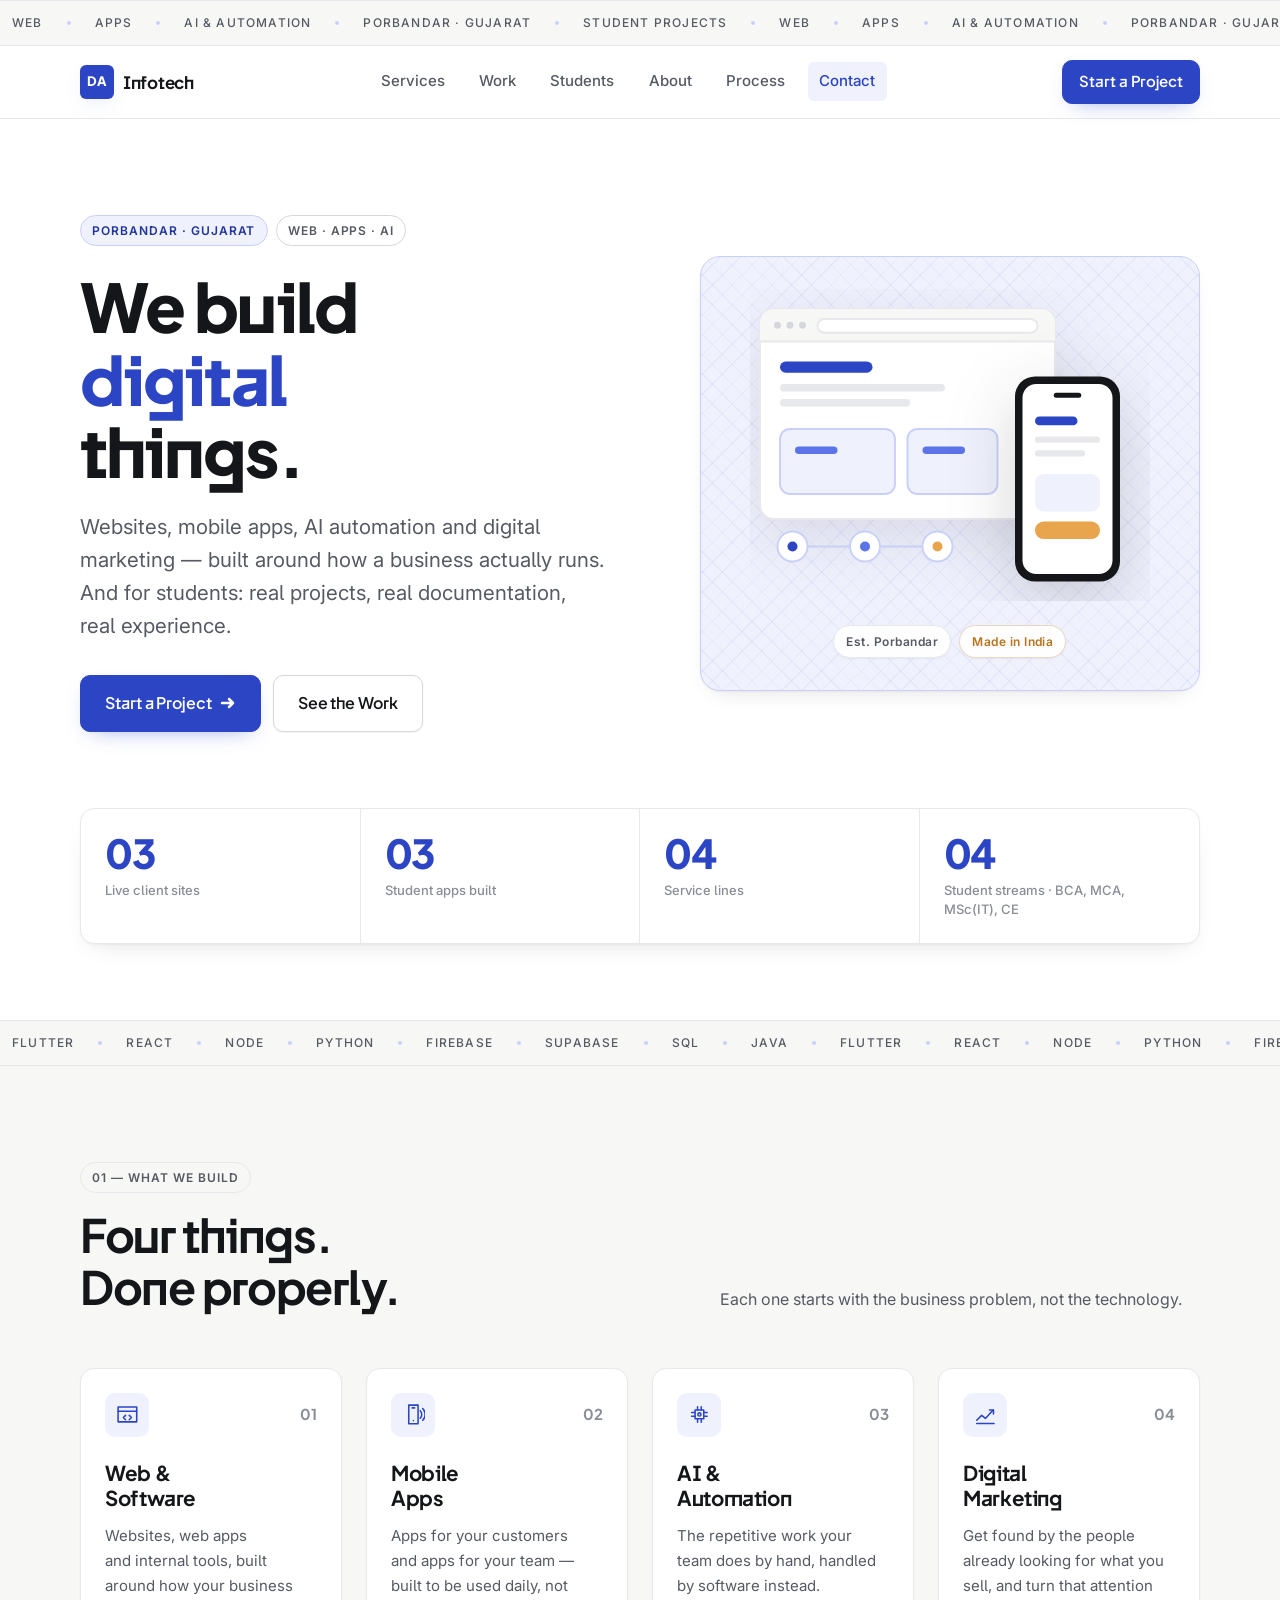
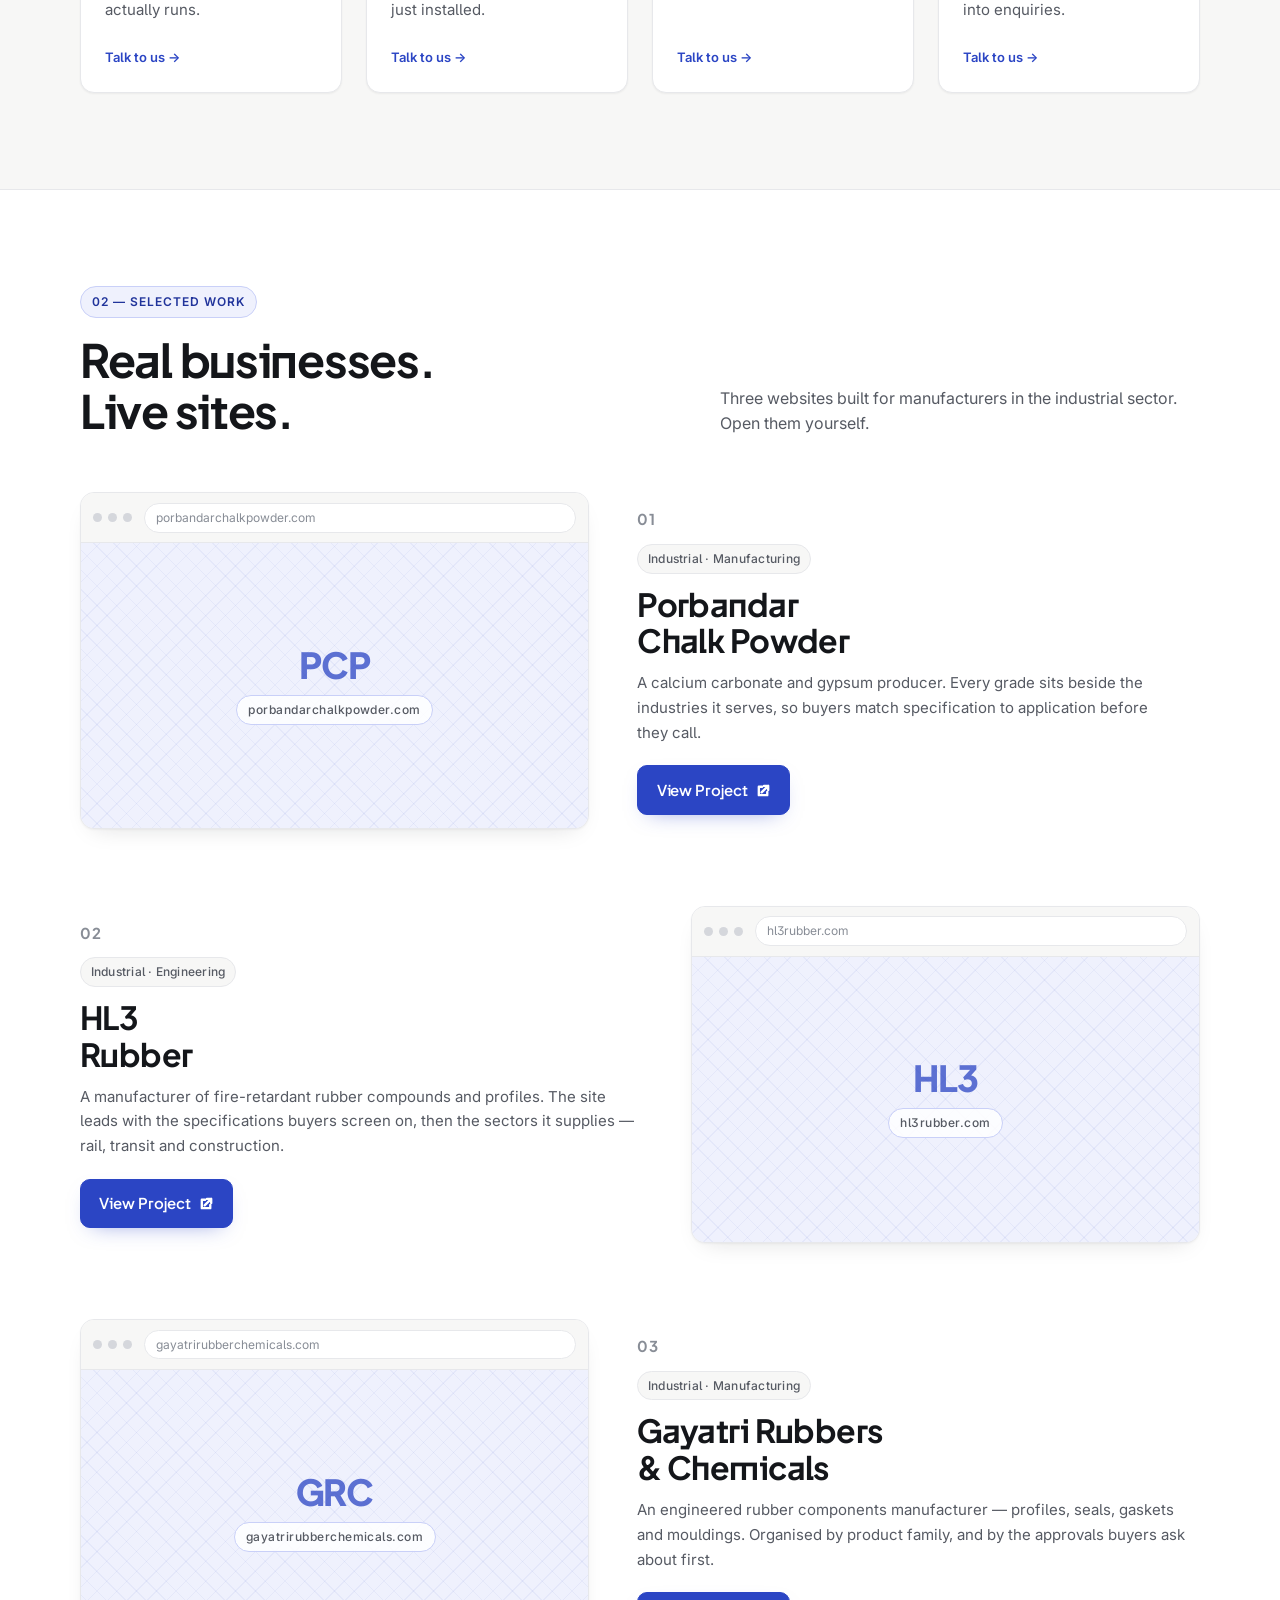
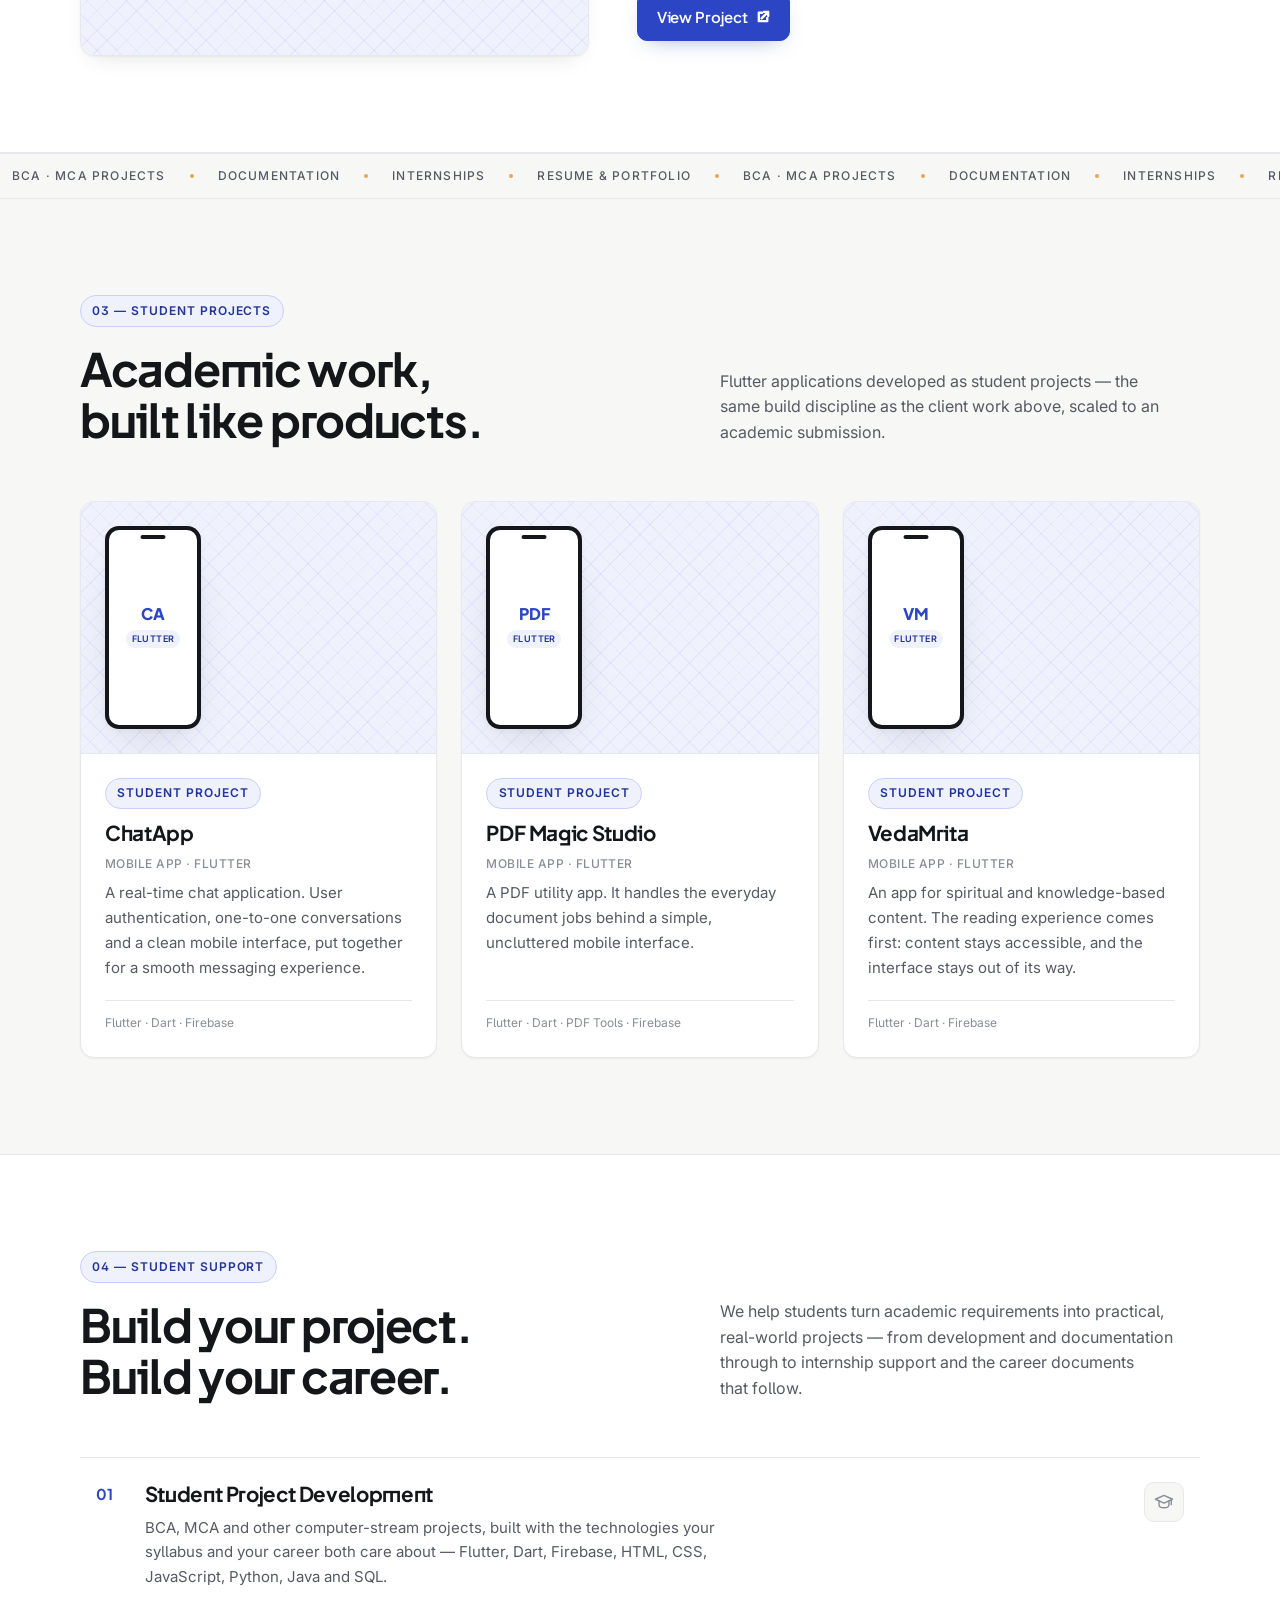
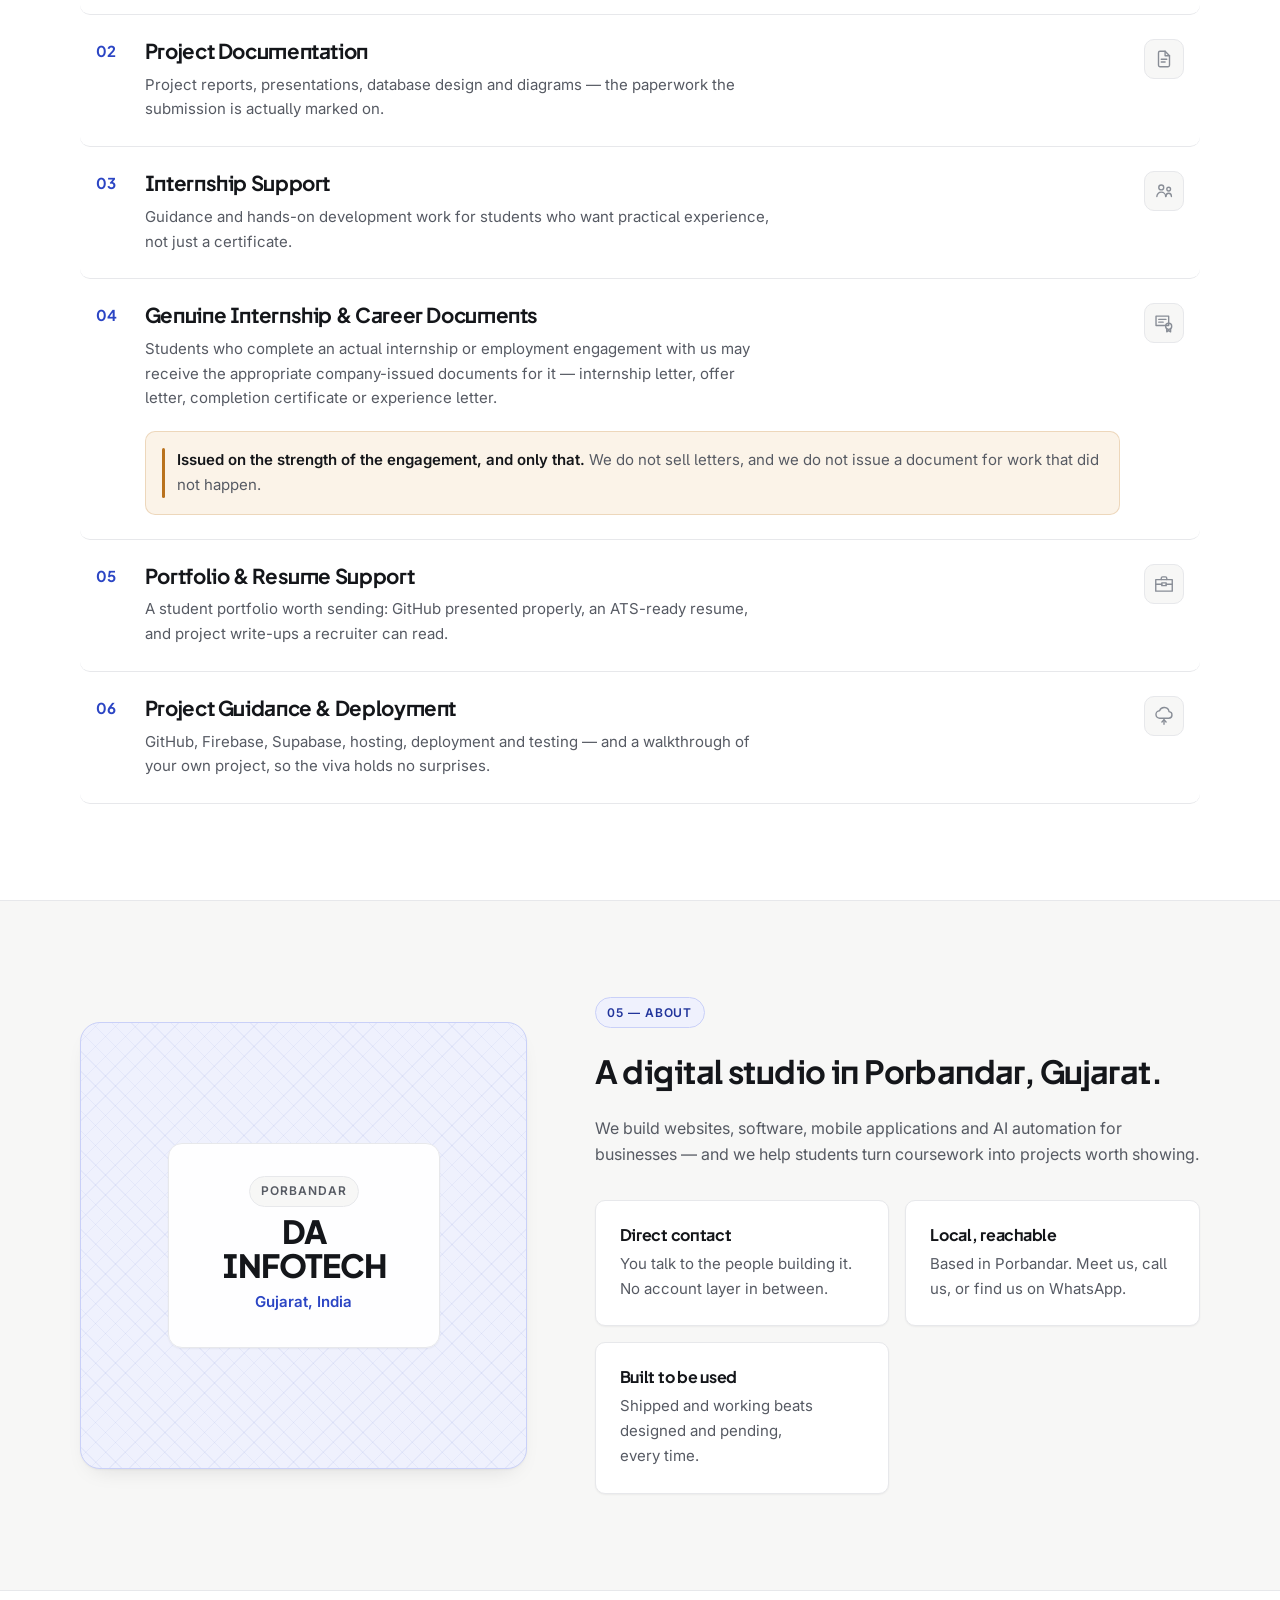
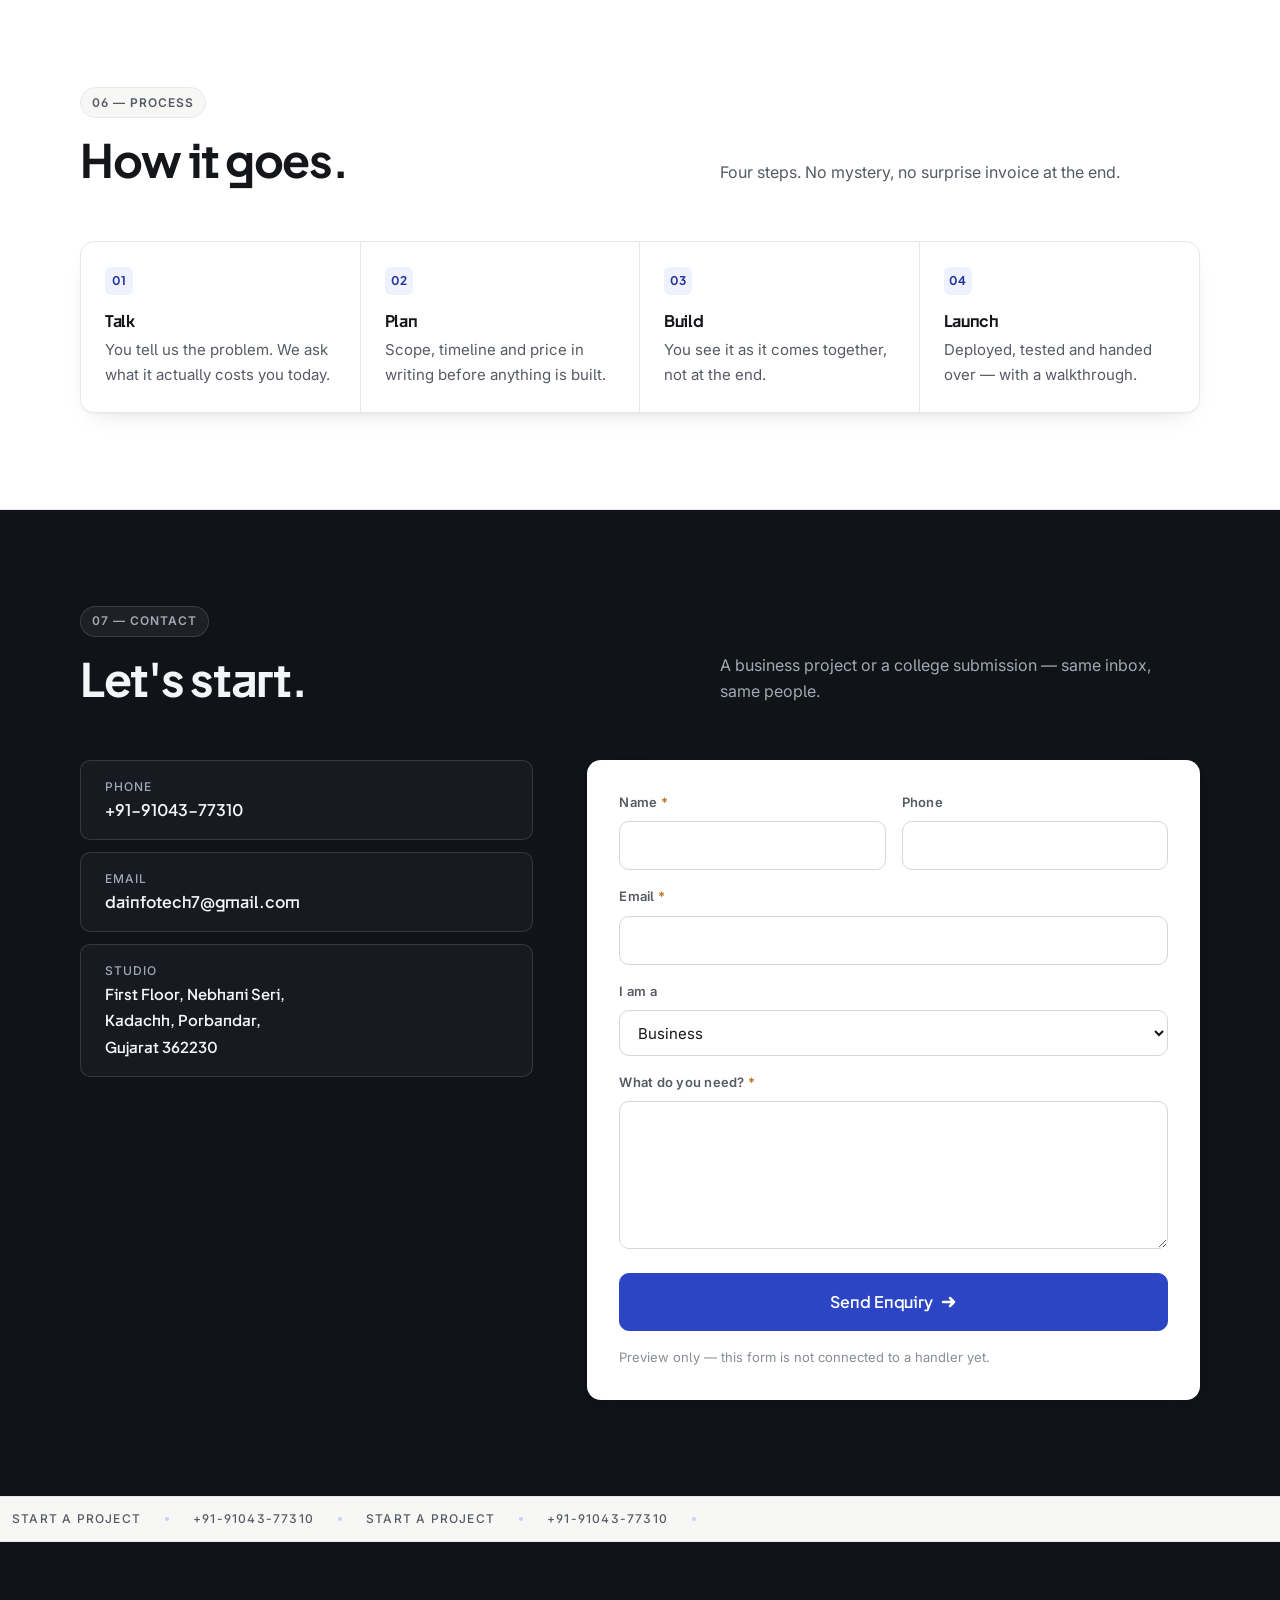
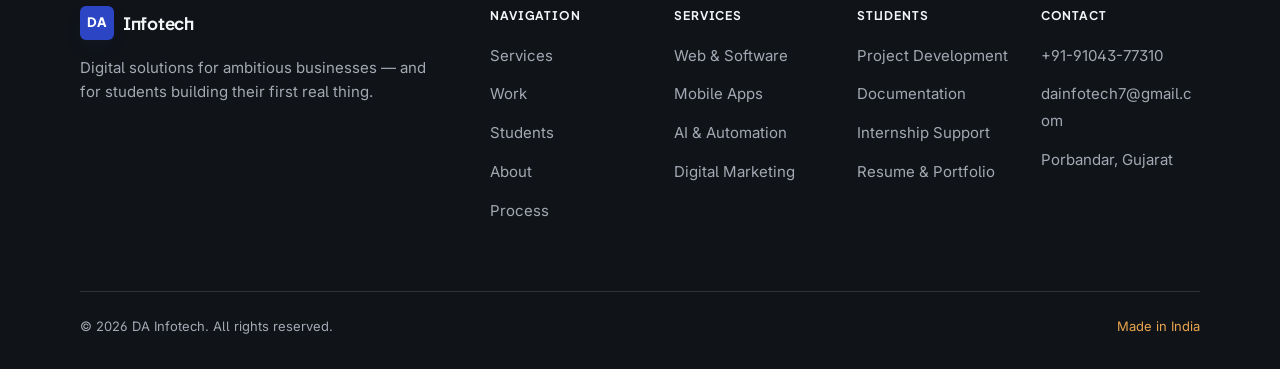
==== commit a9c3b7d5: "new" ====
--- a/index.html
+++ b/index.html
@@ -6,6 +6,11 @@
   <meta name="color-scheme" content="light">
   <meta name="theme-color" content="#FFFFFF">
 
+  <!-- Set before first paint. The reveal animations hide their elements only
+       under `.js`, so with scripting off this class never lands, nothing is
+       ever hidden, and the page renders complete. -->
+  <script>document.documentElement.classList.add('js');</script>
+
   <title>DA Infotech — Web, Apps, AI · Porbandar, Gujarat</title>
   <meta name="description" content="DA Infotech builds websites, software, mobile apps and AI automation for businesses — and supports students with academic projects, documentation and internships.">
 
@@ -13,9 +18,8 @@
 
   <link rel="preconnect" href="https://fonts.googleapis.com">
   <link rel="preconnect" href="https://fonts.gstatic.com" crossorigin>
-  <!-- Plus Jakarta Sans: display and headings. Inter: body and UI.
-       Hind Vadodara: the Gujarati line. Hind: the Devanagari line. -->
-  <link href="https://fonts.googleapis.com/css2?family=Plus+Jakarta+Sans:wght@600;700;800&family=Inter:wght@400;500;600&family=Hind+Vadodara:wght@500;600&family=Hind:wght@500;600&display=swap" rel="stylesheet">
+  <!-- Plus Jakarta Sans: display and headings. Inter: body and UI. -->
+  <link href="https://fonts.googleapis.com/css2?family=Plus+Jakarta+Sans:wght@600;700;800&family=Inter:wght@400;500;600&display=swap" rel="stylesheet">
 
   <link rel="stylesheet" href="css/main.css">
 </head>
@@ -32,7 +36,6 @@
         <span>Web</span><span class="marquee__star">✦</span>
         <span>Apps</span><span class="marquee__star">✦</span>
         <span>AI &amp; Automation</span><span class="marquee__star">✦</span>
-        <span class="guj">ડિજિટલ સોલ્યુશન્સ</span><span class="marquee__star">✦</span>
         <span>Porbandar · Gujarat</span><span class="marquee__star">✦</span>
         <span>Student Projects</span><span class="marquee__star">✦</span>
       </div>
@@ -40,7 +43,6 @@
         <span>Web</span><span class="marquee__star">✦</span>
         <span>Apps</span><span class="marquee__star">✦</span>
         <span>AI &amp; Automation</span><span class="marquee__star">✦</span>
-        <span class="guj">ડિજિટલ સોલ્યુશન્સ</span><span class="marquee__star">✦</span>
         <span>Porbandar · Gujarat</span><span class="marquee__star">✦</span>
         <span>Student Projects</span><span class="marquee__star">✦</span>
       </div>
@@ -92,29 +94,27 @@
          ======================================================== -->
     <section class="band hero">
       <div class="wrap">
-        <div class="hero__grid">
+        <div class="hero__grid" data-reveal-group>
 
           <div>
-            <div class="hero__tags">
+            <div class="hero__tags" data-reveal>
               <span class="label label--madder">Porbandar · Gujarat</span>
               <span class="label label--paper">Web · Apps · AI</span>
             </div>
 
-            <h1 class="hero__title">
+            <h1 class="hero__title" data-reveal>
               <span class="hero__line">We build</span>
               <span class="hero__line"><span class="hero__line--go">digital</span></span>
               <span class="hero__line"><span class="hero__line--ink">things.</span></span>
             </h1>
 
-            <p class="hero__guj guj">અમે વેબસાઇટ, એપ અને સોફ્ટવેર બનાવીએ છીએ.</p>
-
-            <p class="lead hero__lead muted">
+            <p class="lead hero__lead muted" data-reveal>
               Websites, mobile apps, AI automation and digital marketing —
               built around how a business actually runs. And for students:
               real projects, real documentation, real experience.
             </p>
 
-            <div class="hero__actions">
+            <div class="hero__actions" data-reveal>
               <a class="btn btn--lg btn--go" href="#contact">
                 Start a Project
                 <svg viewBox="0 0 16 16" aria-hidden="true">
@@ -129,7 +129,7 @@
           <!-- What the studio actually ships: a site and an app, drawn with the
                same browser frame and phone body used in Work and Students
                below, so the hero previews the page instead of decorating it. -->
-          <div class="hero__panel pat-ajrakh" aria-hidden="true">
+          <div class="hero__panel pat-ajrakh" aria-hidden="true" data-reveal>
             <svg class="hero__art" viewBox="0 0 320 250" fill="none"
                  xmlns="http://www.w3.org/2000/svg">
 
@@ -184,27 +184,27 @@
 
             <div class="hero__stickers">
               <span class="sticker">Est. Porbandar</span>
-              <span class="sticker sticker--peacock sticker--right dev">भारत में बना</span>
+              <span class="sticker sticker--warm">Made in India</span>
             </div>
           </div>
 
         </div>
 
         <!-- Counts only. Nothing here claims traffic, revenue or results. -->
-        <div class="stats">
-          <div class="stat">
+        <div class="stats" data-reveal-group>
+          <div class="stat" data-reveal>
             <p class="stat__num">03</p>
             <p class="stat__label">Live client sites</p>
           </div>
-          <div class="stat">
+          <div class="stat" data-reveal>
             <p class="stat__num">03</p>
             <p class="stat__label">Student apps built</p>
           </div>
-          <div class="stat">
+          <div class="stat" data-reveal>
             <p class="stat__num">04</p>
             <p class="stat__label">Service lines</p>
           </div>
-          <div class="stat">
+          <div class="stat" data-reveal>
             <p class="stat__num">04</p>
             <p class="stat__label">Student streams · BCA, MCA, MSc(IT), CE</p>
           </div>
@@ -243,8 +243,8 @@
     <section class="band band--paper-deep" id="services" aria-labelledby="services-t">
       <div class="wrap">
 
-        <header class="head">
-          <span class="label">01 — What We Build · <span class="guj">સેવાઓ</span></span>
+        <header class="head" data-reveal>
+          <span class="label">01 — What We Build</span>
           <div class="head__row">
             <h2 class="xxl head__title" id="services-t">Four things.<br>Done properly.</h2>
             <p class="head__lead muted">
@@ -253,9 +253,9 @@
           </div>
         </header>
 
-        <ol class="svc-grid" role="list">
-
-          <li class="svc">
+        <ol class="svc-grid" role="list" data-reveal-group>
+
+          <li class="svc" data-reveal>
             <div class="svc__top">
               <span class="svc__mark" aria-hidden="true">
                 <svg viewBox="0 0 40 40" fill="none" stroke="currentColor" stroke-width="2.5"
@@ -275,7 +275,7 @@
             <p class="svc__go">Talk to us →</p>
           </li>
 
-          <li class="svc">
+          <li class="svc" data-reveal>
             <div class="svc__top">
               <span class="svc__mark" aria-hidden="true">
                 <svg viewBox="0 0 40 40" fill="none" stroke="currentColor" stroke-width="2.5"
@@ -295,7 +295,7 @@
             <p class="svc__go">Talk to us →</p>
           </li>
 
-          <li class="svc">
+          <li class="svc" data-reveal>
             <div class="svc__top">
               <span class="svc__mark" aria-hidden="true">
                 <svg viewBox="0 0 40 40" fill="none" stroke="currentColor" stroke-width="2.5"
@@ -315,7 +315,7 @@
             <p class="svc__go">Talk to us →</p>
           </li>
 
-          <li class="svc">
+          <li class="svc" data-reveal>
             <div class="svc__top">
               <span class="svc__mark" aria-hidden="true">
                 <svg viewBox="0 0 40 40" fill="none" stroke="currentColor" stroke-width="2.5"
@@ -349,8 +349,8 @@
     <section class="band" id="work" aria-labelledby="work-t">
       <div class="wrap">
 
-        <header class="head">
-          <span class="label label--marigold">02 — Selected Work · <span class="guj">અમારું કામ</span></span>
+        <header class="head" data-reveal>
+          <span class="label label--marigold">02 — Selected Work</span>
           <div class="head__row">
             <h2 class="xxl head__title" id="work-t">Real businesses.<br>Live sites.</h2>
             <p class="head__lead muted">
@@ -362,8 +362,8 @@
 
         <ol class="work-list" role="list">
 
-          <li class="proj">
-            <a class="proj__visual" href="https://porbandarchalkpowder.com/"
+          <li class="proj" data-reveal-group>
+            <a data-reveal class="proj__visual" href="https://porbandarchalkpowder.com/"
                target="_blank" rel="noopener noreferrer" tabindex="-1" aria-hidden="true">
               <span class="proj__chrome">
                 <span class="proj__dots" aria-hidden="true"><span></span><span></span><span></span></span>
@@ -383,7 +383,7 @@
               </span>
             </a>
 
-            <div class="proj__meta">
+            <div class="proj__meta" data-reveal>
               <p class="proj__count" aria-hidden="true">01</p>
               <span class="tag">Industrial · Manufacturing</span>
               <h3 class="proj__name">Porbandar<br>Chalk Powder</h3>
@@ -405,8 +405,8 @@
             </div>
           </li>
 
-          <li class="proj">
-            <a class="proj__visual" href="https://hl3rubber.com/"
+          <li class="proj" data-reveal-group>
+            <a data-reveal class="proj__visual" href="https://hl3rubber.com/"
                target="_blank" rel="noopener noreferrer" tabindex="-1" aria-hidden="true">
               <span class="proj__chrome">
                 <span class="proj__dots" aria-hidden="true"><span></span><span></span><span></span></span>
@@ -421,7 +421,7 @@
               </span>
             </a>
 
-            <div class="proj__meta">
+            <div class="proj__meta" data-reveal>
               <p class="proj__count" aria-hidden="true">02</p>
               <span class="tag">Industrial · Engineering</span>
               <h3 class="proj__name">HL3<br>Rubber</h3>
@@ -443,8 +443,8 @@
             </div>
           </li>
 
-          <li class="proj">
-            <a class="proj__visual" href="http://gayatrirubberchemicals.com/"
+          <li class="proj" data-reveal-group>
+            <a data-reveal class="proj__visual" href="http://gayatrirubberchemicals.com/"
                target="_blank" rel="noopener noreferrer" tabindex="-1" aria-hidden="true">
               <span class="proj__chrome">
                 <span class="proj__dots" aria-hidden="true"><span></span><span></span><span></span></span>
@@ -459,7 +459,7 @@
               </span>
             </a>
 
-            <div class="proj__meta">
+            <div class="proj__meta" data-reveal>
               <p class="proj__count" aria-hidden="true">03</p>
               <span class="tag">Industrial · Manufacturing</span>
               <h3 class="proj__name">Gayatri Rubbers<br>&amp; Chemicals</h3>
@@ -488,14 +488,12 @@
     <div class="marquee marquee--red marquee--rev" aria-hidden="true">
       <div class="marquee__track">
         <div class="marquee__group">
-          <span class="guj">વિદ્યાર્થીઓ માટે</span><span class="marquee__star">✦</span>
           <span>BCA · MCA Projects</span><span class="marquee__star">✦</span>
           <span>Documentation</span><span class="marquee__star">✦</span>
           <span>Internships</span><span class="marquee__star">✦</span>
           <span>Resume &amp; Portfolio</span><span class="marquee__star">✦</span>
         </div>
         <div class="marquee__group">
-          <span class="guj">વિદ્યાર્થીઓ માટે</span><span class="marquee__star">✦</span>
           <span>BCA · MCA Projects</span><span class="marquee__star">✦</span>
           <span>Documentation</span><span class="marquee__star">✦</span>
           <span>Internships</span><span class="marquee__star">✦</span>
@@ -510,8 +508,8 @@
     <section class="band band--paper-deep" id="students" aria-labelledby="students-t">
       <div class="wrap">
 
-        <header class="head">
-          <span class="label label--peacock">03 — Student Projects · <span class="guj">વિદ્યાર્થી પ્રોજેક્ટ્સ</span></span>
+        <header class="head" data-reveal>
+          <span class="label label--peacock">03 — Student Projects</span>
           <div class="head__row">
             <h2 class="xxl head__title" id="students-t">Academic work,<br>built like products.</h2>
             <p class="head__lead muted">
@@ -522,9 +520,9 @@
           </div>
         </header>
 
-        <ol class="study-grid" role="list">
-
-          <li class="study">
+        <ol class="study-grid" role="list" data-reveal-group>
+
+          <li class="study" data-reveal>
             <div class="study__preview pat-ajrakh" aria-hidden="true">
               <span class="study__device">
                 <span class="study__notch"></span>
@@ -558,7 +556,7 @@
             </div>
           </li>
 
-          <li class="study">
+          <li class="study" data-reveal>
             <div class="study__preview pat-ajrakh" aria-hidden="true">
               <span class="study__device">
                 <span class="study__notch"></span>
@@ -587,7 +585,7 @@
             </div>
           </li>
 
-          <li class="study">
+          <li class="study" data-reveal>
             <div class="study__preview pat-ajrakh" aria-hidden="true">
               <span class="study__device">
                 <span class="study__notch"></span>
@@ -634,7 +632,7 @@
     <section class="band" id="student-services" aria-labelledby="ss-t">
       <div class="wrap">
 
-        <header class="head">
+        <header class="head" data-reveal>
           <span class="label label--marigold">04 — Student Support</span>
           <div class="head__row">
             <h2 class="xxl head__title" id="ss-t">Build your project.<br>Build your career.</h2>
@@ -646,9 +644,9 @@
           </div>
         </header>
 
-        <ol class="reg" role="list">
-
-          <li class="reg__row">
+        <ol class="reg" role="list" data-reveal-group>
+
+          <li class="reg__row" data-reveal>
             <span class="reg__num" aria-hidden="true">01</span>
             <div class="reg__body">
               <h3 class="reg__title"><a href="#contact">Student Project Development</a></h3>
@@ -668,7 +666,7 @@
             </span>
           </li>
 
-          <li class="reg__row">
+          <li class="reg__row" data-reveal>
             <span class="reg__num" aria-hidden="true">02</span>
             <div class="reg__body">
               <h3 class="reg__title"><a href="#contact">Project Documentation</a></h3>
@@ -687,7 +685,7 @@
             </span>
           </li>
 
-          <li class="reg__row">
+          <li class="reg__row" data-reveal>
             <span class="reg__num" aria-hidden="true">03</span>
             <div class="reg__body">
               <h3 class="reg__title"><a href="#contact">Internship Support</a></h3>
@@ -707,7 +705,7 @@
             </span>
           </li>
 
-          <li class="reg__row">
+          <li class="reg__row" data-reveal>
             <span class="reg__num" aria-hidden="true">04</span>
             <div class="reg__body">
               <h3 class="reg__title"><a href="#contact">Genuine Internship &amp; Career Documents</a></h3>
@@ -737,7 +735,7 @@
             </span>
           </li>
 
-          <li class="reg__row">
+          <li class="reg__row" data-reveal>
             <span class="reg__num" aria-hidden="true">05</span>
             <div class="reg__body">
               <h3 class="reg__title"><a href="#contact">Portfolio &amp; Resume Support</a></h3>
@@ -757,7 +755,7 @@
             </span>
           </li>
 
-          <li class="reg__row">
+          <li class="reg__row" data-reveal>
             <span class="reg__num" aria-hidden="true">06</span>
             <div class="reg__body">
               <h3 class="reg__title"><a href="#contact">Project Guidance &amp; Deployment</a></h3>
@@ -787,17 +785,17 @@
     <section class="band band--paper-deep" id="about" aria-labelledby="about-t">
       <div class="wrap">
 
-        <div class="about">
-          <div class="about__stamp pat-ajrakh">
+        <div class="about" data-reveal-group>
+          <div class="about__stamp pat-ajrakh" data-reveal>
             <div class="about__stamp-inner">
               <span class="label">Porbandar</span>
               <p class="about__est">DA<br>INFOTECH</p>
-              <p class="guj" style="color:var(--accent)">ગુજરાત, ભારત</p>
+              <p class="about__loc">Gujarat, India</p>
             </div>
           </div>
 
           <div>
-            <span class="label label--marigold">05 — About · <span class="guj">અમારા વિશે</span></span>
+            <span class="label label--marigold">05 — About</span>
             <h2 class="xl" id="about-t" style="margin-top:var(--s-5)">
               A digital studio in Porbandar, Gujarat.
             </h2>
@@ -807,16 +805,16 @@
               projects worth showing.
             </p>
 
-            <div class="why-grid">
-              <div class="why">
+            <div class="why-grid" data-reveal-group>
+              <div class="why" data-reveal>
                 <h3 class="why__title">Direct contact</h3>
                 <p class="why__text">You talk to the people building it. No account layer in between.</p>
               </div>
-              <div class="why">
+              <div class="why" data-reveal>
                 <h3 class="why__title">Local, reachable</h3>
                 <p class="why__text">Based in Porbandar. Meet us, call us, or find us on WhatsApp.</p>
               </div>
-              <div class="why">
+              <div class="why" data-reveal>
                 <h3 class="why__title">Built to be used</h3>
                 <p class="why__text">Shipped and working beats designed and pending, every time.</p>
               </div>
@@ -833,7 +831,7 @@
     <section class="band" id="process" aria-labelledby="process-t">
       <div class="wrap">
 
-        <header class="head">
+        <header class="head" data-reveal>
           <span class="label">06 — Process</span>
           <div class="head__row">
             <h2 class="xxl head__title" id="process-t">How it goes.</h2>
@@ -843,23 +841,23 @@
           </div>
         </header>
 
-        <ol class="steps" role="list">
-          <li class="step">
+        <ol class="steps" role="list" data-reveal-group>
+          <li class="step" data-reveal>
             <p class="step__num">01</p>
             <h3 class="step__title">Talk</h3>
             <p class="step__text">You tell us the problem. We ask what it actually costs you today.</p>
           </li>
-          <li class="step">
+          <li class="step" data-reveal>
             <p class="step__num">02</p>
             <h3 class="step__title">Plan</h3>
             <p class="step__text">Scope, timeline and price in writing before anything is built.</p>
           </li>
-          <li class="step">
+          <li class="step" data-reveal>
             <p class="step__num">03</p>
             <h3 class="step__title">Build</h3>
             <p class="step__text">You see it as it comes together, not at the end.</p>
           </li>
-          <li class="step">
+          <li class="step" data-reveal>
             <p class="step__num">04</p>
             <h3 class="step__title">Launch</h3>
             <p class="step__text">Deployed, tested and handed over — with a walkthrough.</p>
@@ -874,8 +872,8 @@
     <section class="band band--ink band--flush" id="contact" aria-labelledby="contact-t">
       <div class="wrap">
 
-        <header class="head">
-          <span class="label label--marigold">07 — Contact · <span class="guj">સંપર્ક</span></span>
+        <header class="head" data-reveal>
+          <span class="label label--marigold">07 — Contact</span>
           <div class="head__row">
             <h2 class="xxl head__title" id="contact-t">
               Let's start.
@@ -886,14 +884,12 @@
           </div>
         </header>
 
-        <div class="contact">
+        <div class="contact" data-reveal-group>
           <div>
-            <p class="guj" style="color:var(--warm-light);font-size:var(--fs-lg)">ચાલો શરૂ કરીએ.</p>
-
-            <div class="contact__list">
-              <a class="contact__item" href="tel:+916353757310">
+            <div class="contact__list" data-reveal>
+              <a class="contact__item" href="tel:+919104377310">
                 <span class="contact__k">Phone</span>
-                <span class="contact__v">+91-63537-57310</span>
+                <span class="contact__v">+91-91043-77310</span>
               </a>
               <a class="contact__item" href="mailto:dainfotech7@gmail.com">
                 <span class="contact__k">Email</span>
@@ -911,7 +907,7 @@
           <!-- FORM — markup and styling only. There is no submit handler yet,
                and the note under the button says so, so nothing here silently
                swallows an enquiry. -->
-          <form class="form" novalidate>
+          <form class="form" novalidate data-reveal>
             <div class="form__row form__row--2">
               <div class="field">
                 <label class="field__label" for="f-name">Name <span class="field__req">*</span></label>
@@ -962,13 +958,11 @@
     <div class="marquee__track">
       <div class="marquee__group">
         <span>Start a Project</span><span class="marquee__star">✦</span>
-        <span class="guj">ચાલો શરૂ કરીએ</span><span class="marquee__star">✦</span>
-        <span>+91-63537-57310</span><span class="marquee__star">✦</span>
+        <span>+91-91043-77310</span><span class="marquee__star">✦</span>
       </div>
       <div class="marquee__group">
         <span>Start a Project</span><span class="marquee__star">✦</span>
-        <span class="guj">ચાલો શરૂ કરીએ</span><span class="marquee__star">✦</span>
-        <span>+91-63537-57310</span><span class="marquee__star">✦</span>
+        <span>+91-91043-77310</span><span class="marquee__star">✦</span>
       </div>
     </div>
   </div>
@@ -1023,7 +1017,7 @@
           <div>
             <p class="ftr__h" id="f-con">Contact</p>
             <ul aria-labelledby="f-con">
-              <li><a href="tel:+916353757310">+91-63537-57310</a></li>
+              <li><a href="tel:+919104377310">+91-91043-77310</a></li>
               <li><a href="mailto:dainfotech7@gmail.com">dainfotech7@gmail.com</a></li>
               <li><span class="ftr__static">Porbandar, Gujarat</span></li>
             </ul>
@@ -1033,7 +1027,7 @@
 
       <div class="ftr__bottom">
         <p>© <span data-year>2026</span> DA Infotech. All rights reserved.</p>
-        <p class="ftr__made dev">भारत में बना · Made in India</p>
+        <p class="ftr__made">Made in India</p>
       </div>
 
     </div>
@@ -1041,9 +1035,13 @@
 
   <script>
   /* ==========================================================================
-     Just enough script. No scroll library — the page is legible and complete
-     with JavaScript off, and this only adds the two things markup genuinely
-     cannot do.
+     Just enough script. No scroll library, no animation library — five small
+     jobs markup cannot do on its own: the mobile drawer, reveal-on-scroll,
+     the scroll spy, the footer year, and intercepting the contact form.
+
+     The page stays legible and complete with JavaScript off. The reveal
+     styles are the only ones that could break that promise, so they are gated
+     behind the `.js` class set in <head> rather than applied unconditionally.
      ========================================================================== */
   (function () {
     'use strict';
@@ -1074,6 +1072,93 @@
           toggle.focus();
         }
       });
+    }
+
+    /* --- Reveal on scroll --------------------------------------------------
+       CSS holds every [data-reveal] at opacity 0; this is what lets them go.
+       That means the failure mode matters: if this block cannot run to
+       completion the content must still end up visible, so every path below
+       either reveals or falls through to revealing everything at once. */
+    var reveals = Array.prototype.slice.call(document.querySelectorAll('[data-reveal]'));
+
+    /* The single way an element is revealed, whichever path gets there first.
+       Both the observer and the scroll sweep below call this, so the stagger
+       is a property of revealing — not of one code path having won the race. */
+    function reveal(el) {
+      if (el.classList.contains('is-revealed')) return;
+
+      /* Siblings inside a group come in one after another rather than as a
+         slab. Capped at 5 steps so a long list never runs to a second of
+         cumulative delay. */
+      var group = el.closest('[data-reveal-group]');
+      if (group) {
+        var sibs = Array.prototype.slice.call(group.querySelectorAll('[data-reveal]'));
+        var step = Math.min(sibs.indexOf(el), 5);
+        if (step > 0) el.style.transitionDelay = (step * 90) + 'ms';
+      }
+
+      el.classList.add('is-revealed');
+    }
+
+    var reduced = window.matchMedia &&
+                  window.matchMedia('(prefers-reduced-motion: reduce)').matches;
+
+    if (!reveals.length) {
+      /* nothing to do */
+    } else if (reduced || !('IntersectionObserver' in window)) {
+      reveals.forEach(function (el) { el.classList.add('is-revealed'); });
+    } else {
+      var revealObserver = new IntersectionObserver(function (entries, obs) {
+        entries.forEach(function (entry) {
+          if (!entry.isIntersecting) return;
+          reveal(entry.target);
+          obs.unobserve(entry.target);   /* one-shot: no re-hide on scroll up */
+        });
+      }, { rootMargin: '0px 0px -10% 0px', threshold: 0.08 });
+
+      reveals.forEach(function (el) { revealObserver.observe(el); });
+
+      /* Safety net. The observer is the mechanism; this guarantees the outcome.
+         Because the hidden state lives in CSS, a missed callback does not mean
+         a missed animation — it means content nobody can read. So anything
+         still hidden while it sits inside the viewport gets revealed here:
+         once per frame at most, over a list that only shrinks, and both
+         listeners drop off entirely once nothing is left to reveal.
+
+         It reveals through the same reveal() as the observer, so the staggered
+         entrance survives even if this path is the one doing all the work. */
+      var pending = reveals.slice();
+      var queued = false;
+
+      function sweep() {
+        queued = false;
+        pending = pending.filter(function (el) {
+          if (el.classList.contains('is-revealed')) return false;
+          var r = el.getBoundingClientRect();
+          /* Matches the observer's -10% bottom margin, so an element animates
+             at the same point on the screen whichever path catches it. */
+          if (r.top < window.innerHeight * 0.9 && r.bottom > 0) {
+            reveal(el);
+            revealObserver.unobserve(el);
+            return false;
+          }
+          return true;
+        });
+        if (!pending.length) {
+          window.removeEventListener('scroll', onScroll);
+          window.removeEventListener('resize', onScroll);
+        }
+      }
+
+      function onScroll() {
+        if (queued) return;
+        queued = true;
+        requestAnimationFrame(sweep);
+      }
+
+      window.addEventListener('scroll', onScroll, { passive: true });
+      window.addEventListener('resize', onScroll);
+      window.addEventListener('load', sweep);
     }
 
     /* --- Scroll spy -------------------------------------------------------- */
--- a/css/main.css
+++ b/css/main.css
@@ -32,8 +32,9 @@
    16. Process
    17. Contact & form
    18. Footer
-   19. Responsive
-   20. Motion preferences
+   19. Reveal on scroll
+   20. Responsive
+   21. Motion preferences
    ========================================================================== */
 
 
@@ -79,8 +80,6 @@
                   'Segoe UI', sans-serif;
   --font-body:    'Inter', ui-sans-serif, system-ui, -apple-system,
                   'Segoe UI', sans-serif;
-  --font-guj:     'Hind Vadodara', 'Inter', system-ui, sans-serif;
-  --font-dev:     'Hind', 'Inter', system-ui, sans-serif;
 
   /* A restrained scale. The top end is less than half the old one. */
   --fs-display: clamp(2.375rem, 1.55rem + 3.3vw, 4.25rem);   /* 38 → 68 */
@@ -140,6 +139,9 @@
   /* ---- Motion ----------------------------------------------------------- */
   --t:      180ms cubic-bezier(0.22, 1, 0.36, 1);
   --t-slow: 320ms cubic-bezier(0.22, 1, 0.36, 1);
+  /* Entrances get their own, longer curve — a near-expo ease-out, so movement
+     arrives fast and settles slowly instead of gliding at a constant rate. */
+  --t-reveal: 720ms cubic-bezier(0.16, 1, 0.3, 1);
 }
 
 
@@ -246,11 +248,6 @@
 .muted { color: var(--text-2); }
 
 p { text-wrap: pretty; }
-
-/* Gujarati and Devanagari need their own faces and a little more leading —
-   the conjuncts sit taller than the Latin x-height. */
-.guj { font-family: var(--font-guj); line-height: 1.5; }
-.dev { font-family: var(--font-dev); line-height: 1.5; }
 
 
 /* ==========================================================================
@@ -484,8 +481,6 @@
   white-space: nowrap;
 }
 
-.marquee__group .guj { font-size: 1.05em; text-transform: none; letter-spacing: 0.02em; }
-
 /* The separator is a dot, not a star. */
 .marquee__star {
   color: transparent;
@@ -660,13 +655,6 @@
 /* No highlight boxes. The emphasis is the colour of the word itself. */
 .hero__line--go  { color: var(--accent); }
 .hero__line--ink { color: var(--text); }
-
-.hero__guj {
-  margin-top: var(--s-4);
-  color: var(--text-2);
-  font-size: var(--fs-lg);
-  font-weight: 500;
-}
 
 .hero__lead {
   margin-top: var(--s-5);
@@ -728,9 +716,7 @@
   letter-spacing: 0.04em;
 }
 
-.sticker--peacock { color: var(--warm); border-color: rgba(185, 114, 30, 0.28); }
-
-.sticker--right { /* the old system rotated this one; alignment is enough now */ }
+.sticker--warm { color: var(--warm); border-color: rgba(185, 114, 30, 0.28); }
 
 
 /* ==========================================================================
@@ -862,14 +848,17 @@
 
 .work-list { display: grid; gap: var(--block-gap); }
 
+/* The preview used to take the larger column (1.25fr) at a 16:10 ratio, which
+   made a placeholder the biggest object on the page. It now takes the smaller
+   share and a shorter ratio — the copy leads, the preview supports it. */
 .proj {
   display: grid;
-  grid-template-columns: minmax(0, 1.25fr) minmax(0, 0.75fr);
-  gap: clamp(2rem, 1rem + 3vw, 4rem);
+  grid-template-columns: minmax(0, 0.95fr) minmax(0, 1.05fr);
+  gap: clamp(1.75rem, 1rem + 2.5vw, 3.25rem);
   align-items: center;
 }
 
-.proj:nth-child(even) { grid-template-columns: minmax(0, 0.75fr) minmax(0, 1.25fr); }
+.proj:nth-child(even) { grid-template-columns: minmax(0, 1.05fr) minmax(0, 0.95fr); }
 .proj:nth-child(even) .proj__visual { order: 2; }
 .proj:nth-child(even) .proj__meta   { order: 1; }
 
@@ -927,7 +916,7 @@
 .proj__shot {
   display: block;
   position: relative;
-  aspect-ratio: 16 / 10;
+  aspect-ratio: 16 / 9;
   overflow: hidden;
 }
 
@@ -946,7 +935,7 @@
 
 .proj__mono {
   font-family: var(--font-display);
-  font-size: clamp(1.75rem, 1rem + 2.6vw, 3rem);
+  font-size: clamp(1.375rem, 0.9rem + 1.9vw, 2.25rem);
   font-weight: 800;
   line-height: 1;
   letter-spacing: -0.03em;
@@ -1013,13 +1002,16 @@
   box-shadow: var(--sh-lg);
 }
 
+/* The device sits at the start of the panel rather than the middle, and the
+   panel takes its height FROM the device instead of imposing one on it. The
+   old fixed height cut 44% off the phone on a narrow screen; nothing here can
+   clip now, at any width. */
 .study__preview {
   position: relative;
   display: flex;
-  align-items: flex-start;
-  justify-content: center;
-  height: clamp(11rem, 8rem + 9vw, 13.5rem);
-  padding-top: var(--s-5);
+  align-items: center;
+  justify-content: flex-start;
+  padding: var(--s-5);
   overflow: hidden;
   border-bottom: 1px solid var(--border);
 }
@@ -1027,12 +1019,12 @@
 .study__device {
   position: relative;
   z-index: 2;
-  width: min(52%, 8rem);
+  width: clamp(5.25rem, 4.2rem + 3vw, 6rem);
   aspect-ratio: 9 / 19;
   flex: none;
-  padding: 5px;
+  padding: 4px;
   background-color: var(--text);
-  border-radius: 18px;
+  border-radius: 14px;
   box-shadow: var(--sh-lg);
   transition: transform var(--t);
 }
@@ -1043,10 +1035,10 @@
    old bezel cut-out — a pale notch here would simply not be visible. */
 .study__notch {
   position: absolute;
-  top: 12px; left: 50%;
+  top: 9px; left: 50%;
   transform: translateX(-50%);
   z-index: 3;
-  width: 28%; height: 5px;
+  width: 26%; height: 4px;
   background-color: var(--text);
   border-radius: var(--r-pill);
 }
@@ -1058,7 +1050,7 @@
   height: 100%;
   overflow: hidden;
   background-color: var(--bg);
-  border-radius: 13px;
+  border-radius: 10px;
 }
 
 .study__media { position: absolute; inset: 0; }
@@ -1078,7 +1070,7 @@
 
 .study__mono {
   font-family: var(--font-display);
-  font-size: 1.125rem;
+  font-size: 1rem;
   font-weight: 800;
   line-height: 1;
   letter-spacing: -0.02em;
@@ -1086,13 +1078,13 @@
 }
 
 .study__plat {
-  padding: 0.1rem 0.45rem;
+  padding: 0.1rem 0.35rem;
   background-color: var(--accent-soft);
   color: var(--accent-dark);
   border-radius: var(--r-pill);
-  font-size: 0.625rem;
+  font-size: 0.5625rem;
   font-weight: 600;
-  letter-spacing: 0.06em;
+  letter-spacing: 0.04em;
   text-transform: uppercase;
 }
 
@@ -1263,6 +1255,12 @@
   text-transform: uppercase;
 }
 
+.about__loc {
+  color: var(--accent);
+  font-size: var(--fs-sm);
+  font-weight: 600;
+}
+
 .about__text { margin-top: var(--s-5); }
 
 /* --- Why grid ---------------------------------------------------------------- */
@@ -1336,7 +1334,7 @@
   align-items: start;
 }
 
-.contact__list { display: grid; gap: var(--s-3); margin-top: var(--s-6); }
+.contact__list { display: grid; gap: var(--s-3); }
 
 .contact__item {
   display: block;
@@ -1484,6 +1482,9 @@
   font-size: var(--fs-sm);
   text-decoration: none;
   transition: color var(--t);
+  /* The email address is one unbreakable 171px token in a ~132px column — it
+     was pushing the whole page into horizontal scroll on a small phone. */
+  overflow-wrap: anywhere;
 }
 
 .ftr__cols a:hover { color: var(--text-inv); }
@@ -1502,12 +1503,49 @@
 
 
 /* ==========================================================================
-   19. RESPONSIVE
+   19. REVEAL ON SCROLL
+   --------------------------------------------------------------------------
+   Opacity and transform only. Both are composited, so this never triggers
+   layout or paint and stays smooth on a mid-range phone.
+
+   The hidden state is scoped to `.js`, a class the inline script in <head>
+   adds before first paint. With scripting off the class is never added, so
+   every element renders at its final state and the page stays complete —
+   nothing here can hide content from a visitor who never gets the script.
+   ========================================================================== */
+
+.js [data-reveal] {
+  opacity: 0;
+  transform: translate3d(0, 22px, 0);
+  transition: opacity var(--t-reveal), transform var(--t-reveal);
+}
+
+.js [data-reveal].is-revealed {
+  opacity: 1;
+  transform: none;
+}
+
+/* The two hero devices drift, slowly and barely — 8px over 3.6s. Enough to
+   stop the panel reading as a flat placeholder, small enough that it never
+   competes with the headline beside it. */
+.hero__art-win   { animation: hero-drift 4.4s ease-in-out infinite alternate; }
+.hero__art-phone { animation: hero-drift 3.6s ease-in-out 0.4s infinite alternate; }
+
+@keyframes hero-drift {
+  from { transform: translateY(0); }
+  to   { transform: translateY(-8px); }
+}
+
+
+/* ==========================================================================
+   20. RESPONSIVE
    ========================================================================== */
 
 @media (max-width: 1024px) {
   .hero__grid { grid-template-columns: minmax(0, 1fr); }
-  .hero__panel { min-height: 17rem; order: -1; }
+  /* The panel used to be order:-1, so a decorative placeholder owned the whole
+     first screen and pushed the h1 to y=595 and both CTAs below the fold. */
+  .hero__panel { min-height: 14rem; }
 
   .svc-grid { grid-template-columns: repeat(2, minmax(0, 1fr)); }
 
@@ -1515,11 +1553,18 @@
   .proj:nth-child(even) { grid-template-columns: minmax(0, 1fr); gap: var(--s-5); }
   .proj:nth-child(even) .proj__visual,
   .proj:nth-child(even) .proj__meta { order: 0; }
+  /* Capped and left-aligned once stacked, so it matches the student cards
+     rather than becoming a full-bleed placeholder. */
+  .proj__visual { max-width: 30rem; }
 
   .study-grid { grid-template-columns: repeat(2, minmax(0, 1fr)); }
 
   .about { grid-template-columns: minmax(0, 1fr); }
-  .about__stamp { max-width: 22rem; }
+  /* Capped but never centred, this sat hard left with 371px of dead space
+     beside it at tablet width. Dropping the forced square as well — once the
+     box is content-sized, a 1:1 ratio clips the wordmark instead of framing
+     it. The square is a desktop luxury. */
+  .about__stamp { max-width: 22rem; margin-inline: auto; aspect-ratio: auto; }
 
   .steps { grid-template-columns: repeat(2, minmax(0, 1fr)); }
   .step:nth-child(2) { border-right: 0; }
@@ -1572,13 +1617,42 @@
   .reg__row { grid-template-columns: auto minmax(0, 1fr); padding-inline: var(--s-2); }
   .reg__mark { display: none; }
 
+  /* Once this is a column, flex-basis sizes the HEIGHT, not the width — the
+     26rem/30rem bases below were forcing every section head to 912px tall and
+     putting a screen and a half of blank space between a heading and its own
+     paragraph. Reset the basis with the direction. */
   .head__row { flex-direction: column; align-items: flex-start; gap: var(--s-4); }
+  .head__title,
+  .head__lead { flex: 0 1 auto; }
+
+  /* Nowrap is fine on a wide label and an overflow trap on a narrow one. */
+  .label { white-space: normal; }
 
   .ftr__cols { grid-template-columns: repeat(2, minmax(0, 1fr)); gap: var(--s-6); }
 
   .ftr__bottom { flex-direction: column; align-items: flex-start; gap: var(--s-2); }
 
   .form { padding: var(--s-5); }
+}
+
+/* Small phones. Everything from 720px down to 320px used to share one set of
+   rules, which is where the layout came apart — this is the floor. */
+@media (max-width: 480px) {
+  /* Two shrink-wrapped buttons of different widths read as unfinished; below
+     this width they cannot sit side by side anyway. */
+  .hero__actions { flex-direction: column; align-items: stretch; }
+  .hero__actions .btn { width: 100%; }
+
+  .stat { padding: var(--s-4); }
+
+  /* One column: the email fits on a line instead of breaking mid-address. */
+  .ftr__cols { grid-template-columns: minmax(0, 1fr); gap: var(--s-5); }
+
+  .reg__row { padding-inline: 0; gap: var(--s-3) var(--s-4); }
+
+  .form { padding: var(--s-4); }
+  .about__stamp { padding: var(--s-5); }
+  .hero__panel { padding: var(--s-5); }
 }
 
 /* Touch: nothing to hover, so the lift states are removed rather than left
@@ -1596,7 +1670,7 @@
 
 
 /* ==========================================================================
-   20. MOTION PREFERENCES
+   21. MOTION PREFERENCES
    ========================================================================== */
 
 @media (prefers-reduced-motion: reduce) {
@@ -1609,4 +1683,17 @@
   }
 
   .marquee__track { animation: none; transform: none; }
-}
+
+  .hero__art-win,
+  .hero__art-phone { animation: none; transform: none; }
+
+  /* Show the content outright rather than racing it in at 0.01ms. Both states
+     are pinned, so an element is visible whether or not the observer ever
+     reaches it. */
+  .js [data-reveal],
+  .js [data-reveal].is-revealed {
+    opacity: 1;
+    transform: none;
+    transition: none;
+  }
+}
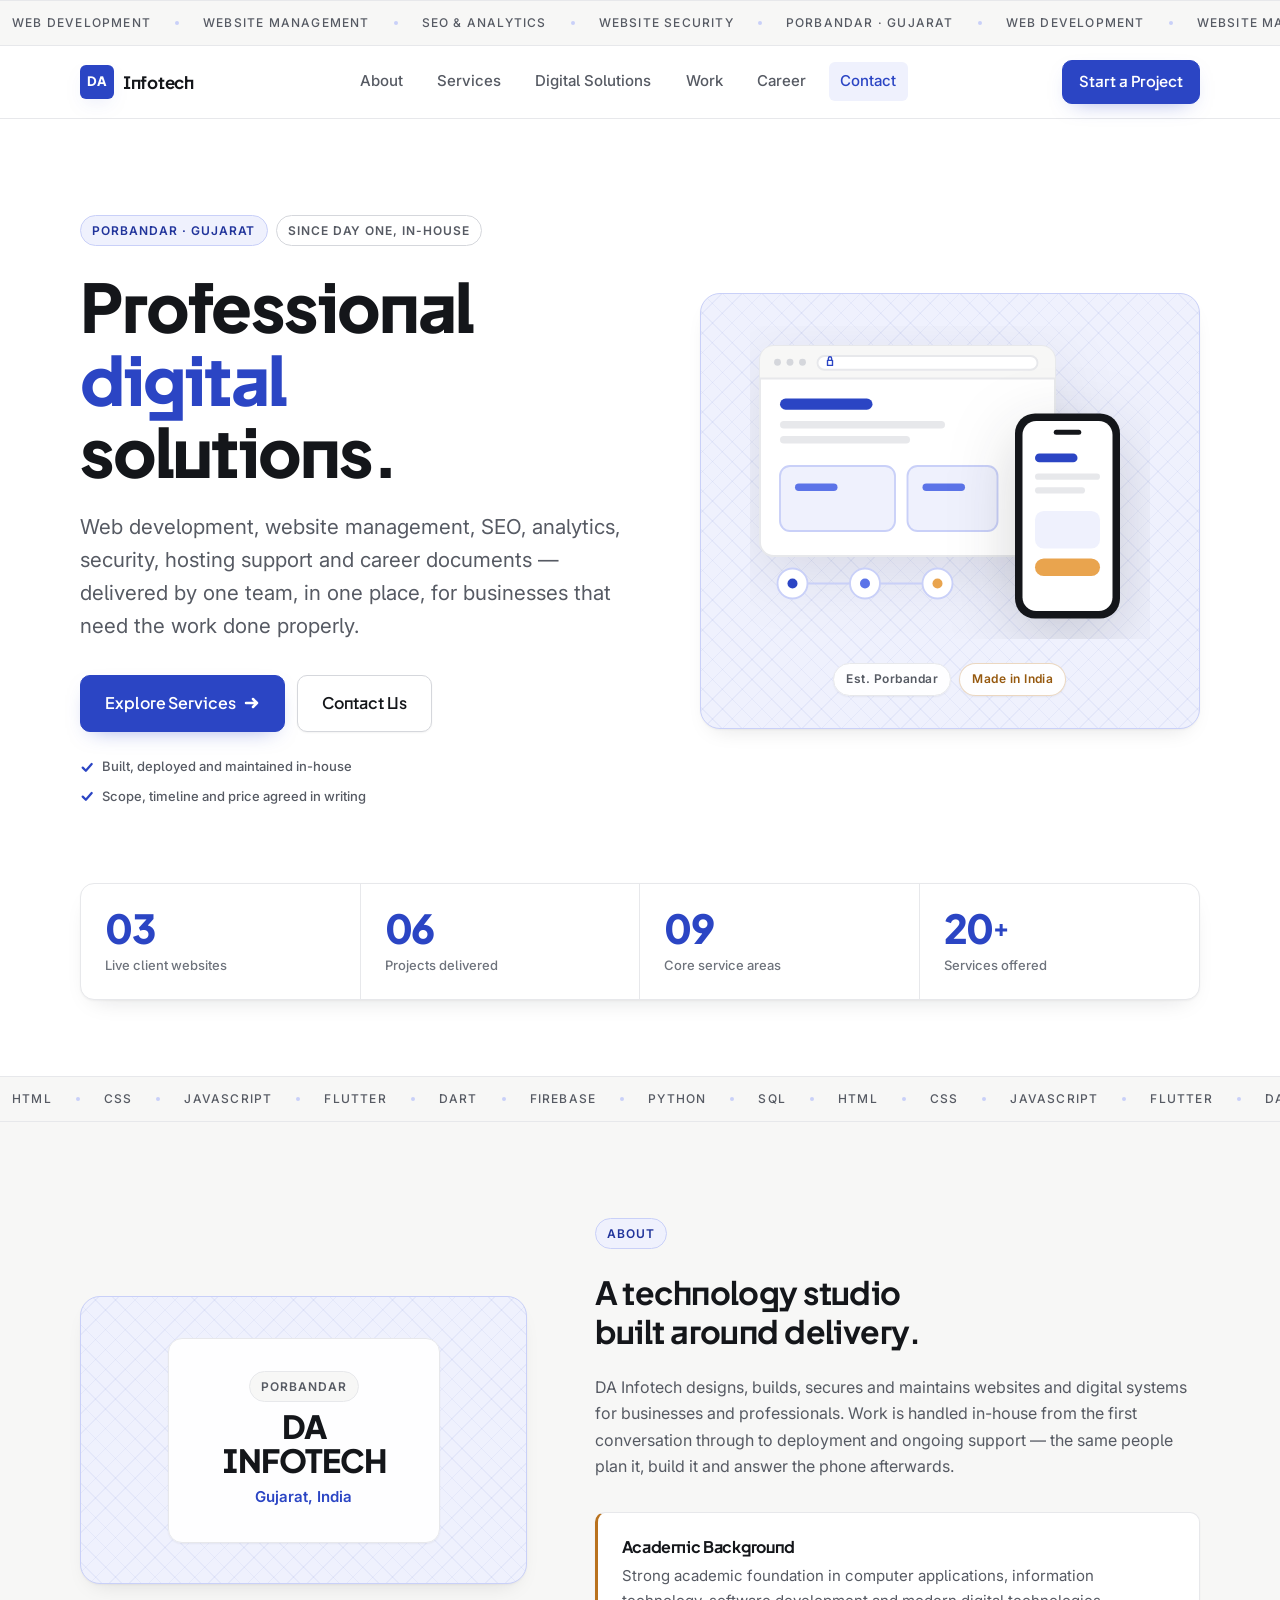
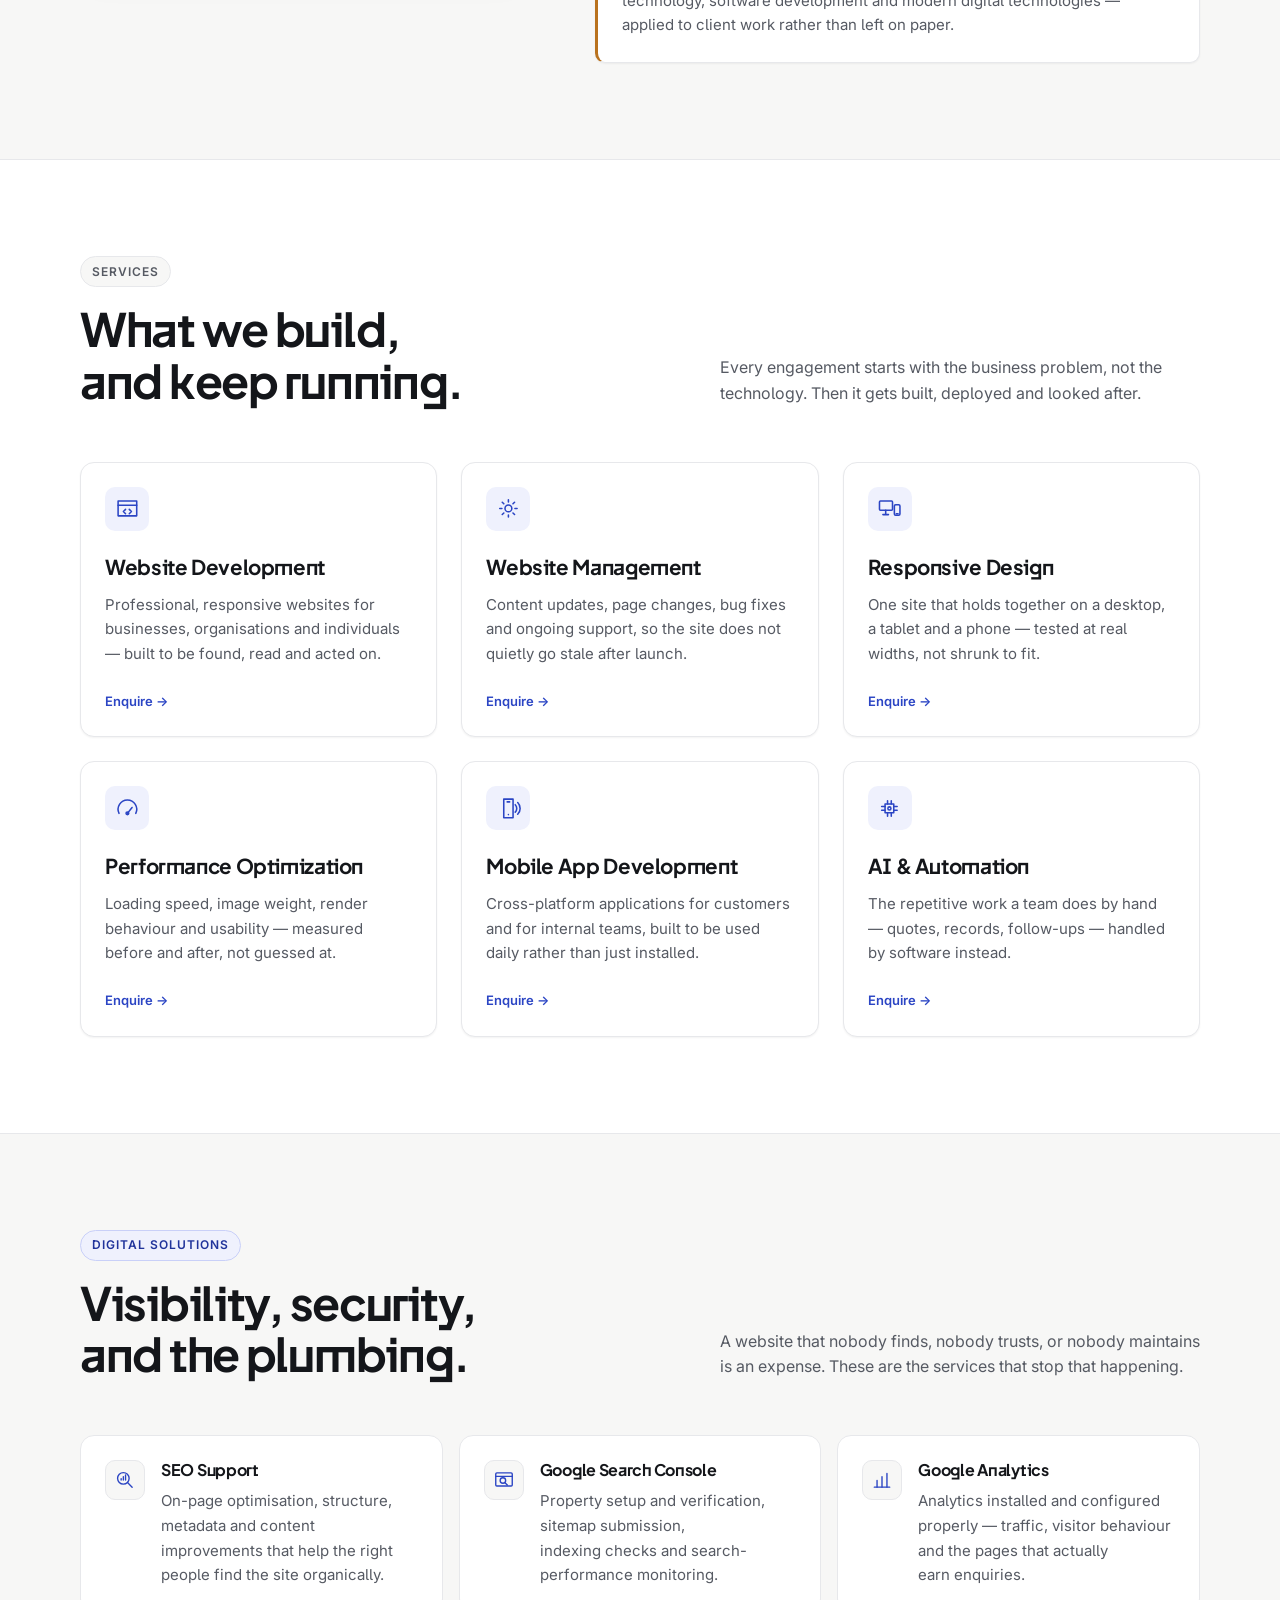
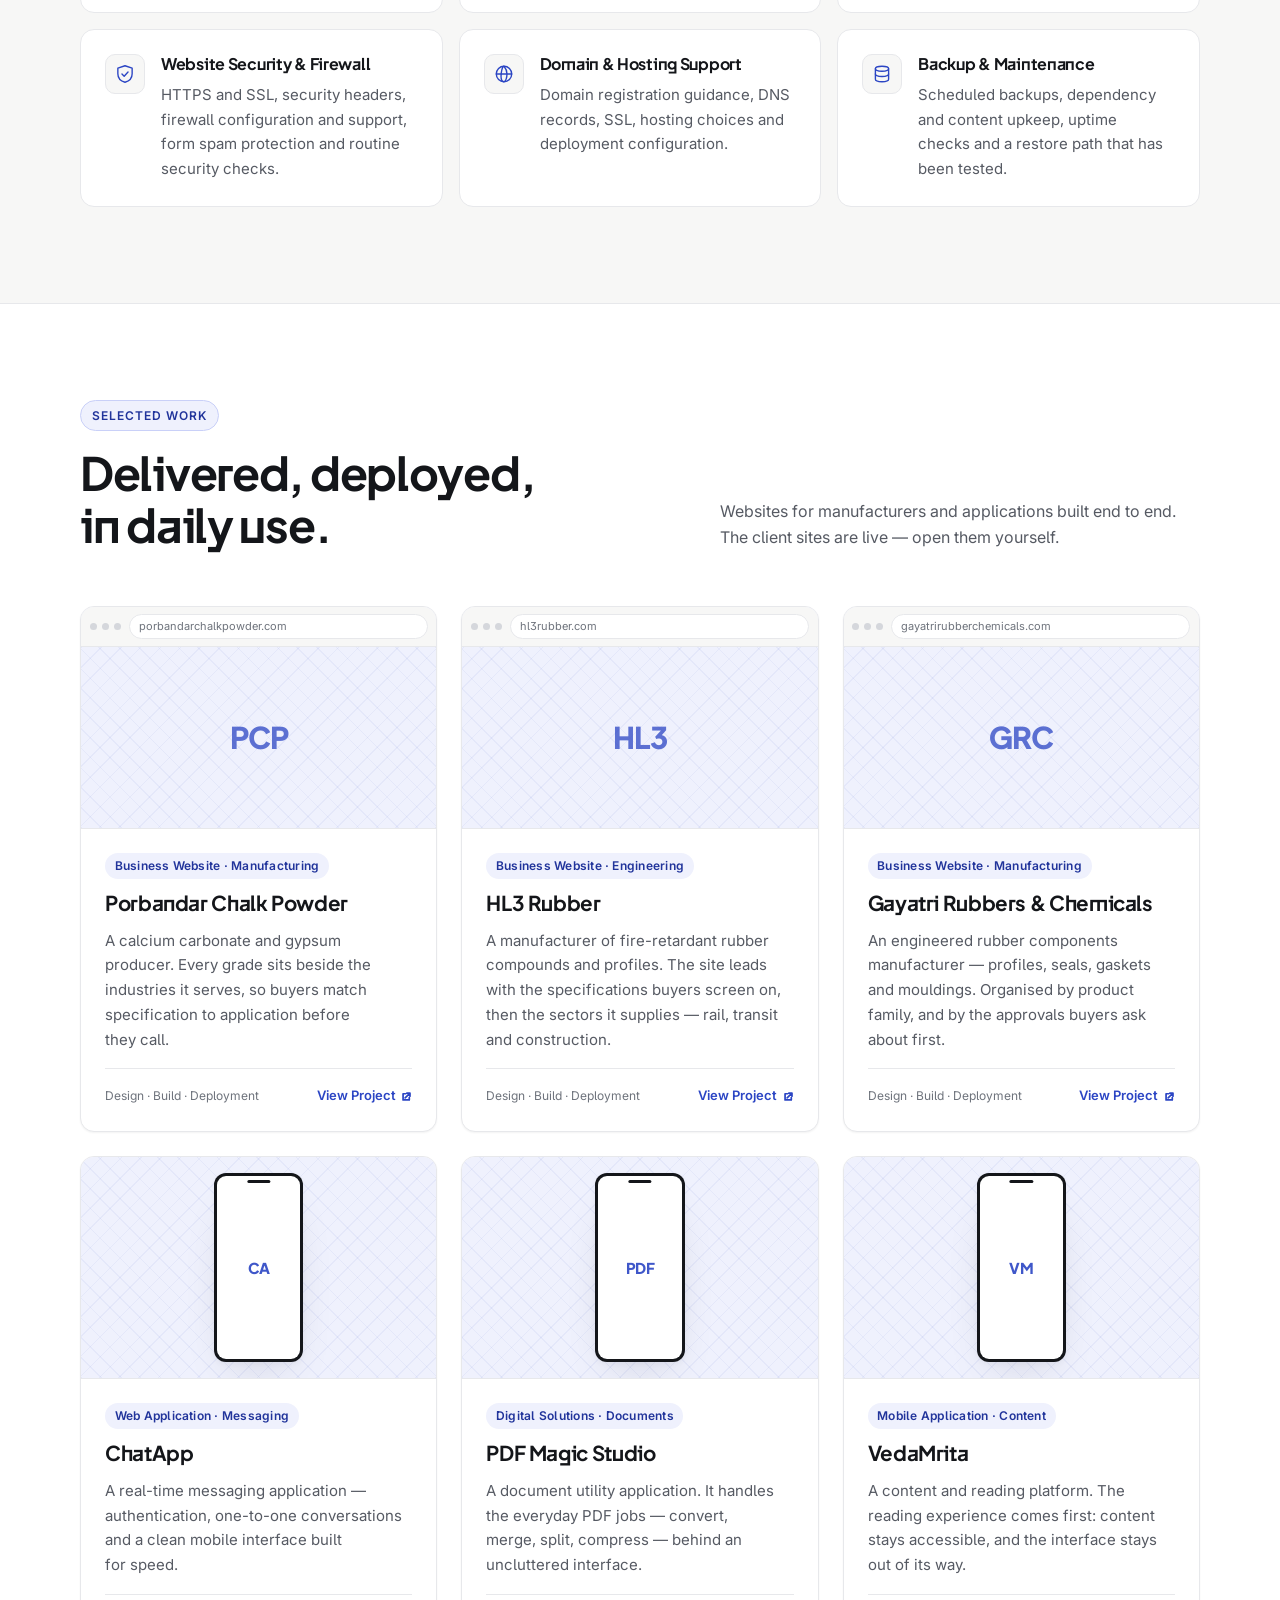
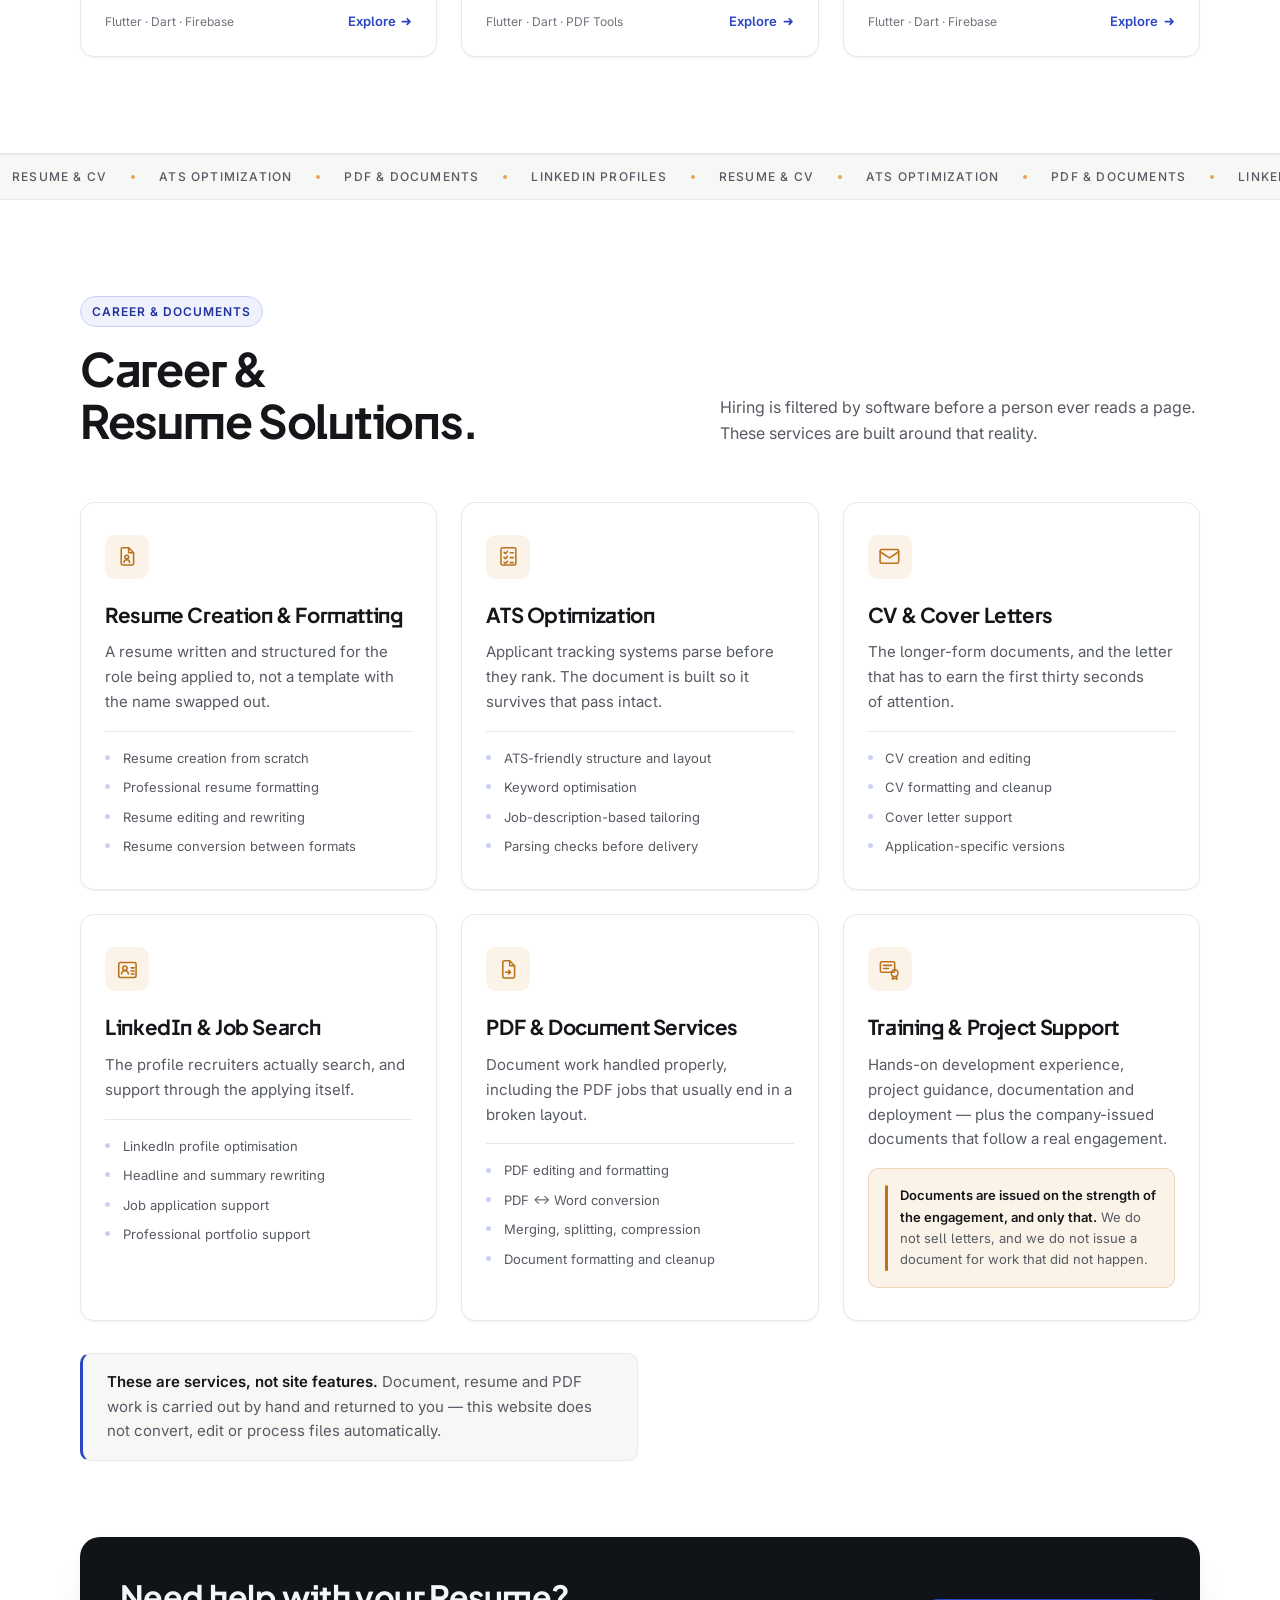
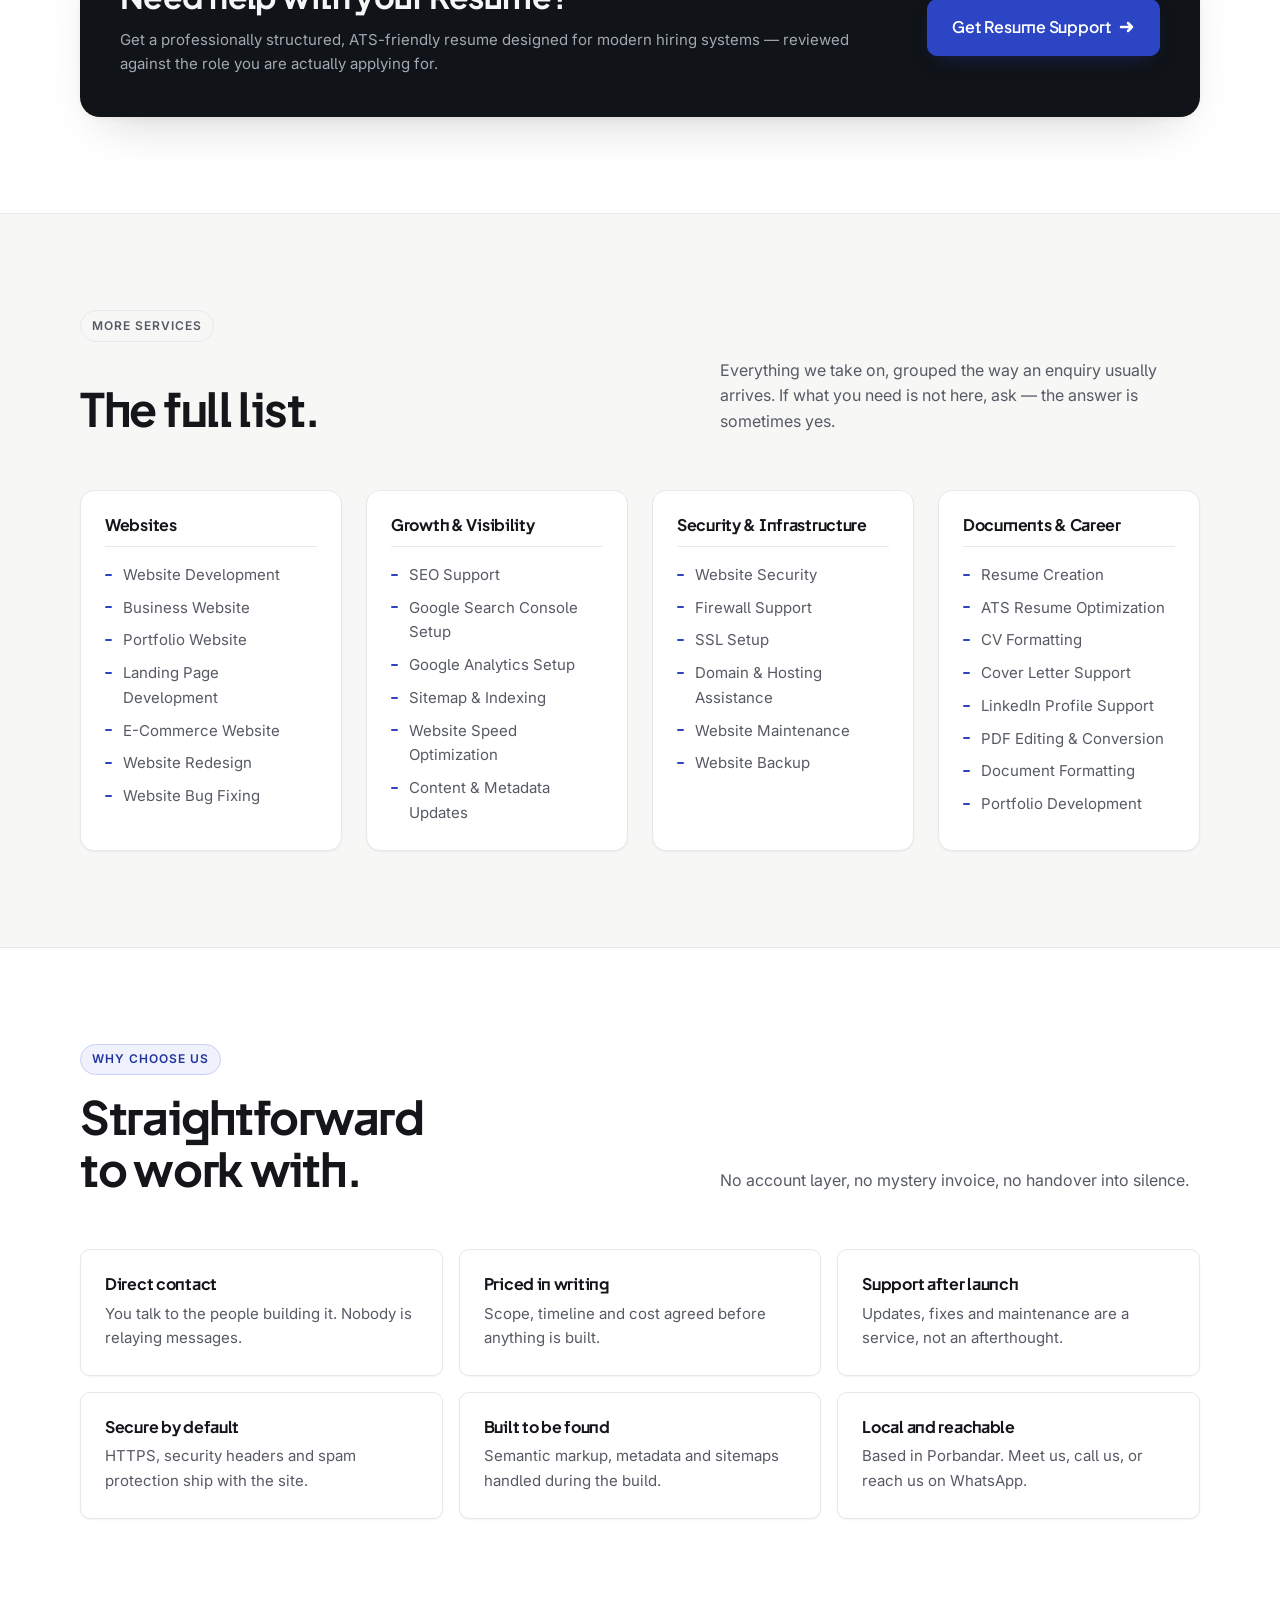
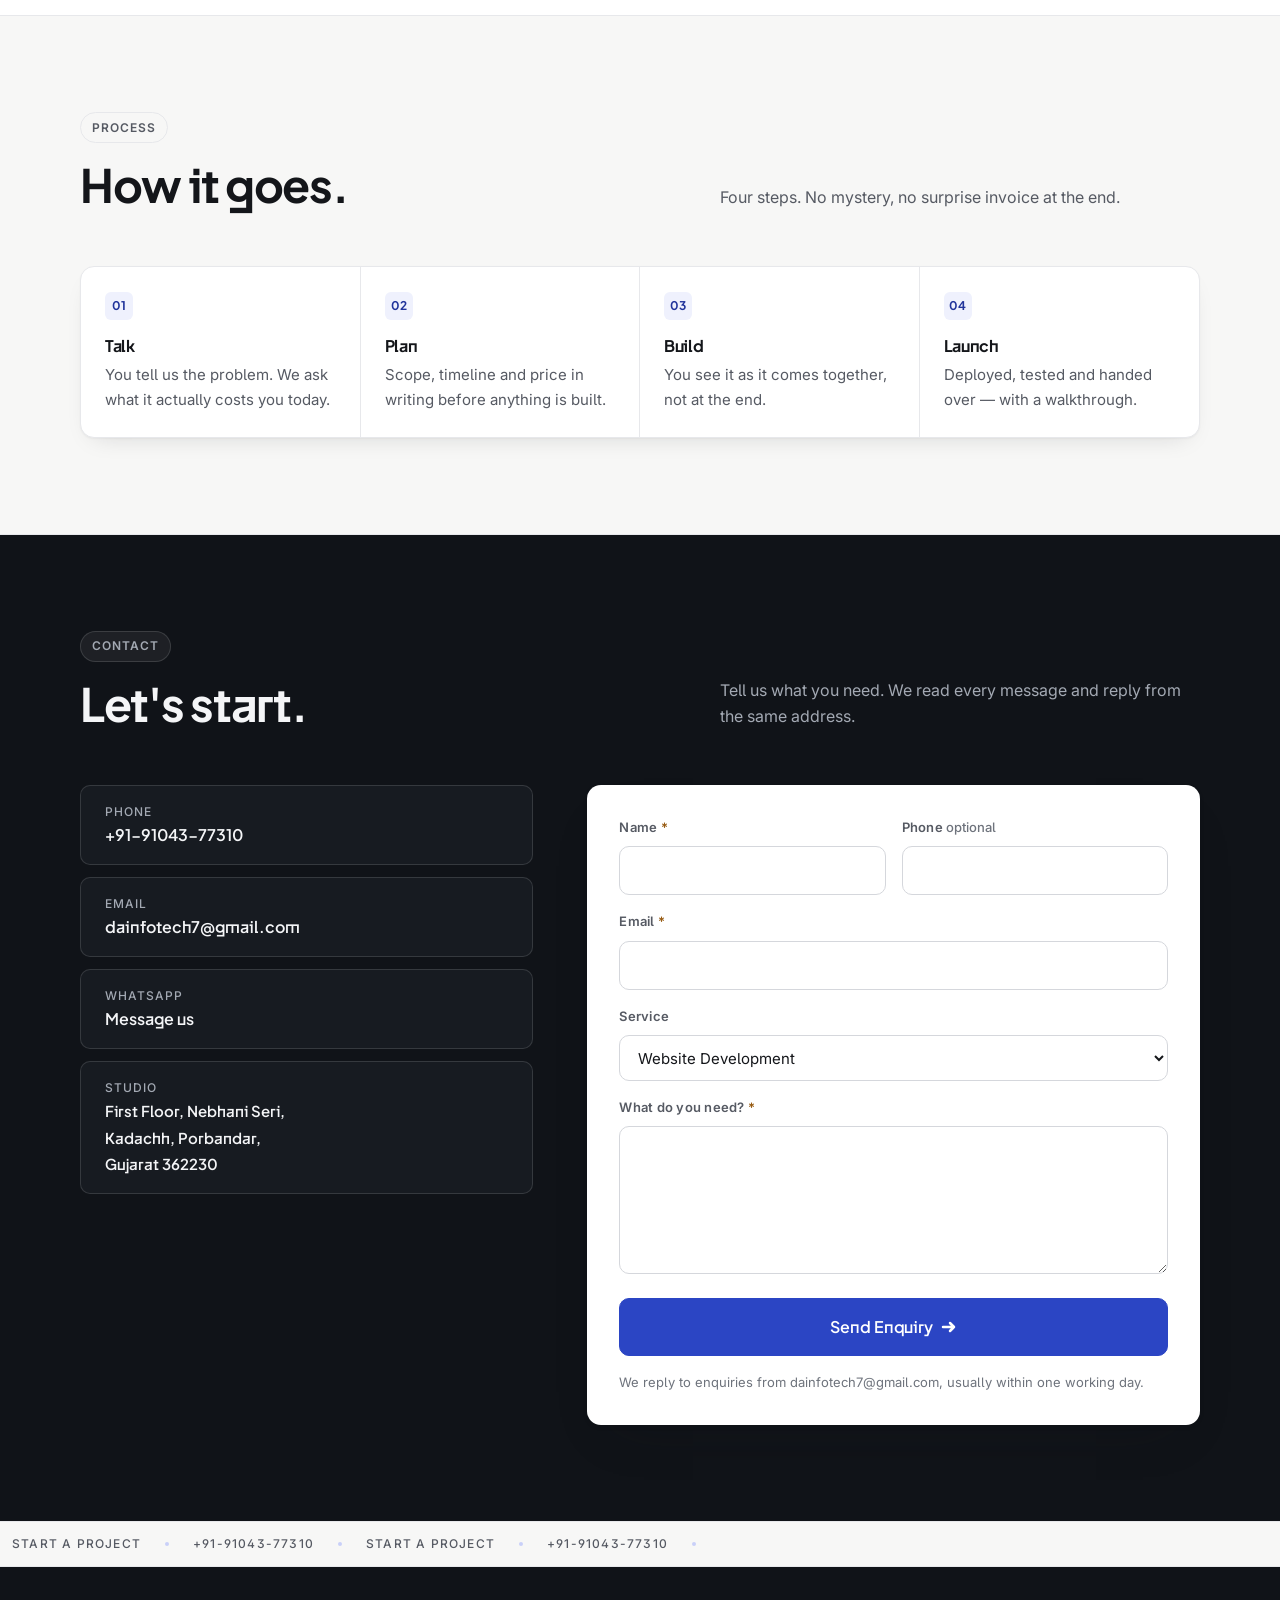
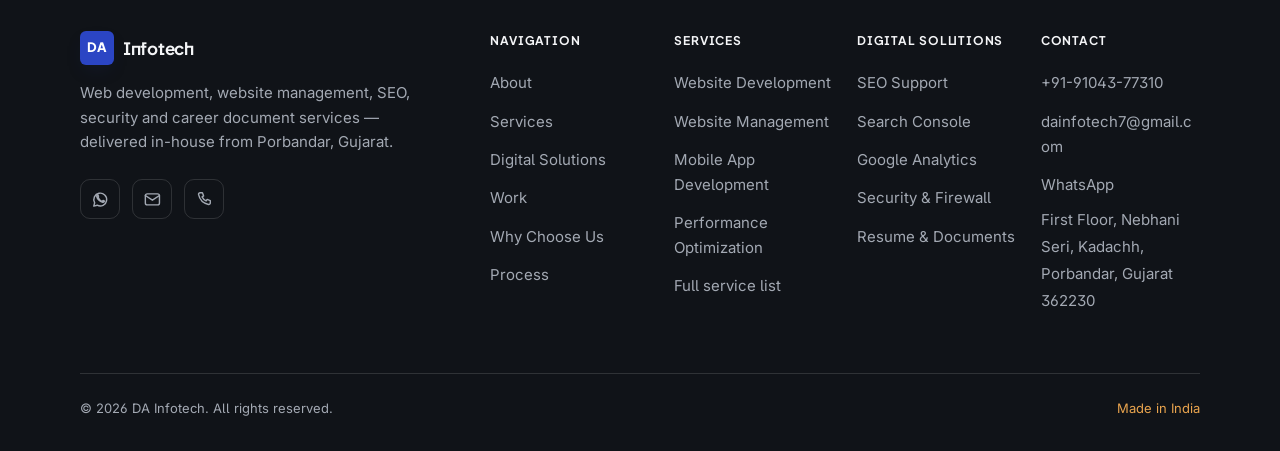
==== commit e5ad3e4c: "new" ====
--- a/index.html
+++ b/index.html
@@ -11,8 +11,41 @@
        ever hidden, and the page renders complete. -->
   <script>document.documentElement.classList.add('js');</script>
 
-  <title>DA Infotech — Web, Apps, AI · Porbandar, Gujarat</title>
-  <meta name="description" content="DA Infotech builds websites, software, mobile apps and AI automation for businesses — and supports students with academic projects, documentation and internships.">
+  <title>DA Infotech — Web Development, Website Management, SEO &amp; Digital Services</title>
+  <meta name="description" content="Professional web development, website management, SEO, analytics, security and career document services for businesses and professionals. Based in Porbandar, Gujarat.">
+  <meta name="keywords" content="web development, website management, website maintenance, SEO services, Google Search Console, Google Analytics, website security, firewall support, domain and hosting, responsive web design, ATS resume, resume formatting, PDF editing, Porbandar, Gujarat">
+  <meta name="author" content="DA Infotech">
+  <meta name="robots" content="index, follow">
+
+  <!-- CANONICAL — swap the origin here, in sitemap.xml and in robots.txt the
+       day a custom domain replaces the Vercel one. -->
+  <link rel="canonical" href="https://da-infotech-website.vercel.app/">
+
+  <!-- Open Graph / Twitter -->
+  <meta property="og:type" content="website">
+  <meta property="og:site_name" content="DA Infotech">
+  <meta property="og:locale" content="en_IN">
+  <meta property="og:url" content="https://da-infotech-website.vercel.app/">
+  <meta property="og:title" content="DA Infotech — Web Development, Website Management, SEO &amp; Digital Services">
+  <meta property="og:description" content="Professional web development, website management, SEO, analytics, security and career document services. Based in Porbandar, Gujarat.">
+  <!-- SHARE IMAGE — supply assets/images/og-cover.png at 1200x630, then
+       uncomment. Left out rather than pointed at a file that does not exist:
+       a 404 here is what most platforms render as a broken card.
+  <meta property="og:image" content="https://da-infotech-website.vercel.app/assets/images/og-cover.png">
+  <meta property="og:image:width" content="1200">
+  <meta property="og:image:height" content="630">
+  <meta property="og:image:alt" content="DA Infotech — digital solutions, Porbandar, Gujarat">
+  -->
+  <meta name="twitter:card" content="summary_large_image">
+  <meta name="twitter:title" content="DA Infotech — Web Development, Website Management, SEO &amp; Digital Services">
+  <meta name="twitter:description" content="Professional web development, website management, SEO, analytics, security and career document services. Based in Porbandar, Gujarat.">
+
+  <!-- GOOGLE SEARCH CONSOLE — Search Console → Add property → HTML tag will
+       give you a content value. Paste it in and uncomment. Nothing here is
+       connected until you do; the tag below is a placeholder, not a
+       verification.
+  <meta name="google-site-verification" content="PASTE-VERIFICATION-TOKEN-HERE">
+  -->
 
   <link rel="icon" href="assets/icons/favicon.svg" type="image/svg+xml">
 
@@ -22,6 +55,53 @@
   <link href="https://fonts.googleapis.com/css2?family=Plus+Jakarta+Sans:wght@600;700;800&family=Inter:wght@400;500;600&display=swap" rel="stylesheet">
 
   <link rel="stylesheet" href="css/main.css">
+
+  <!-- Structured data. Every value below is a fact from the business record —
+       do not add ratings, review counts or awards here that the page cannot
+       evidence, because that is exactly what Google penalises. -->
+  <script type="application/ld+json">
+  {
+    "@context": "https://schema.org",
+    "@type": "ProfessionalService",
+    "name": "DA Infotech",
+    "description": "Web development, website management, SEO, analytics, website security, hosting support and career document services.",
+    "url": "https://da-infotech-website.vercel.app/",
+    "email": "dainfotech7@gmail.com",
+    "telephone": "+91-91043-77310",
+    "address": {
+      "@type": "PostalAddress",
+      "streetAddress": "First Floor, Nebhani Seri, Kadachh",
+      "addressLocality": "Porbandar",
+      "addressRegion": "Gujarat",
+      "postalCode": "362230",
+      "addressCountry": "IN"
+    },
+    "areaServed": "IN",
+    "knowsAbout": [
+      "Web Development",
+      "Website Management",
+      "Search Engine Optimization",
+      "Google Analytics",
+      "Google Search Console",
+      "Website Security",
+      "Domain and Hosting",
+      "Resume and Document Services"
+    ]
+  }
+  </script>
+
+  <!-- GOOGLE ANALYTICS 4 — replace G-XXXXXXXXXX with the Measurement ID from
+       Analytics → Admin → Data Streams, then uncomment both lines. Leaving it
+       commented means the site currently sends nothing to Google; that is the
+       honest state until you paste a real ID.
+  <script async src="https://www.googletagmanager.com/gtag/js?id=G-XXXXXXXXXX"></script>
+  <script>
+    window.dataLayer = window.dataLayer || [];
+    function gtag(){dataLayer.push(arguments);}
+    gtag('js', new Date());
+    gtag('config', 'G-XXXXXXXXXX');
+  </script>
+  -->
 </head>
 
 <body>
@@ -33,18 +113,18 @@
   <div class="marquee marquee--go" aria-hidden="true">
     <div class="marquee__track">
       <div class="marquee__group">
-        <span>Web</span><span class="marquee__star">✦</span>
-        <span>Apps</span><span class="marquee__star">✦</span>
-        <span>AI &amp; Automation</span><span class="marquee__star">✦</span>
+        <span>Web Development</span><span class="marquee__star">✦</span>
+        <span>Website Management</span><span class="marquee__star">✦</span>
+        <span>SEO &amp; Analytics</span><span class="marquee__star">✦</span>
+        <span>Website Security</span><span class="marquee__star">✦</span>
         <span>Porbandar · Gujarat</span><span class="marquee__star">✦</span>
-        <span>Student Projects</span><span class="marquee__star">✦</span>
       </div>
       <div class="marquee__group">
-        <span>Web</span><span class="marquee__star">✦</span>
-        <span>Apps</span><span class="marquee__star">✦</span>
-        <span>AI &amp; Automation</span><span class="marquee__star">✦</span>
+        <span>Web Development</span><span class="marquee__star">✦</span>
+        <span>Website Management</span><span class="marquee__star">✦</span>
+        <span>SEO &amp; Analytics</span><span class="marquee__star">✦</span>
+        <span>Website Security</span><span class="marquee__star">✦</span>
         <span>Porbandar · Gujarat</span><span class="marquee__star">✦</span>
-        <span>Student Projects</span><span class="marquee__star">✦</span>
       </div>
     </div>
   </div>
@@ -63,11 +143,15 @@
 
         <nav class="nav" id="nav" aria-label="Primary" data-nav>
           <ul class="nav__list">
+            <li class="nav__item"><a class="nav__link" href="#about">About</a></li>
             <li class="nav__item"><a class="nav__link" href="#services">Services</a></li>
+            <li class="nav__item"><a class="nav__link" href="#solutions">Digital Solutions</a></li>
             <li class="nav__item"><a class="nav__link" href="#work">Work</a></li>
-            <li class="nav__item"><a class="nav__link" href="#students">Students</a></li>
-            <li class="nav__item"><a class="nav__link" href="#about">About</a></li>
-            <li class="nav__item"><a class="nav__link" href="#process">Process</a></li>
+            <!-- REVIEWS NAV — uncomment together with the Client Reviews
+                 section further down the page.
+            <li class="nav__item"><a class="nav__link" href="#reviews">Reviews</a></li>
+            -->
+            <li class="nav__item"><a class="nav__link" href="#career">Career</a></li>
             <li class="nav__item"><a class="nav__link" href="#contact">Contact</a></li>
           </ul>
         </nav>
@@ -91,6 +175,12 @@
 
     <!-- ========================================================
          HERO
+         --------------------------------------------------------
+         The panel on the right is not decoration and not an empty
+         slot: it draws the two things the studio actually ships —
+         a site and an app — in the same browser frame and phone
+         body used by the Work cards below, plus the automation
+         flow. It previews the page rather than filling space.
          ======================================================== -->
     <section class="band hero">
       <div class="wrap">
@@ -99,36 +189,50 @@
           <div>
             <div class="hero__tags" data-reveal>
               <span class="label label--madder">Porbandar · Gujarat</span>
-              <span class="label label--paper">Web · Apps · AI</span>
+              <span class="label label--paper">Since day one, in-house</span>
             </div>
 
             <h1 class="hero__title" data-reveal>
-              <span class="hero__line">We build</span>
+              <span class="hero__line">Professional</span>
               <span class="hero__line"><span class="hero__line--go">digital</span></span>
-              <span class="hero__line"><span class="hero__line--ink">things.</span></span>
+              <span class="hero__line"><span class="hero__line--ink">solutions.</span></span>
             </h1>
 
             <p class="lead hero__lead muted" data-reveal>
-              Websites, mobile apps, AI automation and digital marketing —
-              built around how a business actually runs. And for students:
-              real projects, real documentation, real experience.
+              Web development, website management, SEO, analytics, security,
+              hosting support and career documents — delivered by one team, in
+              one place, for businesses that need the work done properly.
             </p>
 
             <div class="hero__actions" data-reveal>
-              <a class="btn btn--lg btn--go" href="#contact">
-                Start a Project
+              <a class="btn btn--lg btn--go" href="#services">
+                Explore Services
                 <svg viewBox="0 0 16 16" aria-hidden="true">
                   <path d="M2 8h11M9 4l4 4-4 4" fill="none" stroke="currentColor"
                         stroke-width="2.5" stroke-linecap="round" stroke-linejoin="round"/>
                 </svg>
               </a>
-              <a class="btn btn--lg" href="#work">See the Work</a>
-            </div>
-          </div>
-
-          <!-- What the studio actually ships: a site and an app, drawn with the
-               same browser frame and phone body used in Work and Students
-               below, so the hero previews the page instead of decorating it. -->
+              <a class="btn btn--lg" href="#contact">Contact Us</a>
+            </div>
+
+            <ul class="hero__points" role="list" data-reveal>
+              <li>
+                <svg viewBox="0 0 16 16" aria-hidden="true">
+                  <path d="M3 8.5 6.5 12 13 4.5" fill="none" stroke="currentColor"
+                        stroke-width="2.5" stroke-linecap="round" stroke-linejoin="round"/>
+                </svg>
+                Built, deployed and maintained in-house
+              </li>
+              <li>
+                <svg viewBox="0 0 16 16" aria-hidden="true">
+                  <path d="M3 8.5 6.5 12 13 4.5" fill="none" stroke="currentColor"
+                        stroke-width="2.5" stroke-linecap="round" stroke-linejoin="round"/>
+                </svg>
+                Scope, timeline and price agreed in writing
+              </li>
+            </ul>
+          </div>
+
           <div class="hero__panel pat-ajrakh" aria-hidden="true" data-reveal>
             <svg class="hero__art" viewBox="0 0 320 250" fill="none"
                  xmlns="http://www.w3.org/2000/svg">
@@ -145,6 +249,9 @@
                 <circle cx="42" cy="29" r="2.75" fill="#D5D7DC"/>
                 <rect x="54" y="24" width="176" height="11" rx="5.5"
                       fill="#FFFFFF" stroke="#E7E8EB" stroke-width="1.5"/>
+                <!-- The padlock in the address bar: HTTPS is a service here. -->
+                <path d="M62 27.5h4v4h-4v-4Zm0.7-0.6v-1a1.3 1.3 0 0 1 2.6 0v1"
+                      stroke="#2B45C4" stroke-width="1.1" stroke-linejoin="round"/>
 
                 <!-- Page content -->
                 <rect x="24" y="58" width="74" height="9" rx="4.5" fill="#2B45C4"/>
@@ -194,19 +301,19 @@
         <div class="stats" data-reveal-group>
           <div class="stat" data-reveal>
             <p class="stat__num">03</p>
-            <p class="stat__label">Live client sites</p>
+            <p class="stat__label">Live client websites</p>
           </div>
           <div class="stat" data-reveal>
-            <p class="stat__num">03</p>
-            <p class="stat__label">Student apps built</p>
+            <p class="stat__num">06</p>
+            <p class="stat__label">Projects delivered</p>
           </div>
           <div class="stat" data-reveal>
-            <p class="stat__num">04</p>
-            <p class="stat__label">Service lines</p>
+            <p class="stat__num">09</p>
+            <p class="stat__label">Core service areas</p>
           </div>
           <div class="stat" data-reveal>
-            <p class="stat__num">04</p>
-            <p class="stat__label">Student streams · BCA, MCA, MSc(IT), CE</p>
+            <p class="stat__num">20<span class="stat__plus">+</span></p>
+            <p class="stat__label">Services offered</p>
           </div>
         </div>
       </div>
@@ -215,572 +322,35 @@
     <div class="marquee" aria-hidden="true">
       <div class="marquee__track">
         <div class="marquee__group">
+          <span>HTML</span><span class="marquee__star">✦</span>
+          <span>CSS</span><span class="marquee__star">✦</span>
+          <span>JavaScript</span><span class="marquee__star">✦</span>
           <span>Flutter</span><span class="marquee__star">✦</span>
-          <span>React</span><span class="marquee__star">✦</span>
-          <span>Node</span><span class="marquee__star">✦</span>
+          <span>Dart</span><span class="marquee__star">✦</span>
+          <span>Firebase</span><span class="marquee__star">✦</span>
           <span>Python</span><span class="marquee__star">✦</span>
-          <span>Firebase</span><span class="marquee__star">✦</span>
-          <span>Supabase</span><span class="marquee__star">✦</span>
           <span>SQL</span><span class="marquee__star">✦</span>
-          <span>Java</span><span class="marquee__star">✦</span>
         </div>
         <div class="marquee__group">
+          <span>HTML</span><span class="marquee__star">✦</span>
+          <span>CSS</span><span class="marquee__star">✦</span>
+          <span>JavaScript</span><span class="marquee__star">✦</span>
           <span>Flutter</span><span class="marquee__star">✦</span>
-          <span>React</span><span class="marquee__star">✦</span>
-          <span>Node</span><span class="marquee__star">✦</span>
+          <span>Dart</span><span class="marquee__star">✦</span>
+          <span>Firebase</span><span class="marquee__star">✦</span>
           <span>Python</span><span class="marquee__star">✦</span>
-          <span>Firebase</span><span class="marquee__star">✦</span>
-          <span>Supabase</span><span class="marquee__star">✦</span>
           <span>SQL</span><span class="marquee__star">✦</span>
-          <span>Java</span><span class="marquee__star">✦</span>
         </div>
       </div>
     </div>
 
     <!-- ========================================================
-         SERVICES
-         ======================================================== -->
-    <section class="band band--paper-deep" id="services" aria-labelledby="services-t">
-      <div class="wrap">
-
-        <header class="head" data-reveal>
-          <span class="label">01 — What We Build</span>
-          <div class="head__row">
-            <h2 class="xxl head__title" id="services-t">Four things.<br>Done properly.</h2>
-            <p class="head__lead muted">
-              Each one starts with the business problem, not the technology.
-            </p>
-          </div>
-        </header>
-
-        <ol class="svc-grid" role="list" data-reveal-group>
-
-          <li class="svc" data-reveal>
-            <div class="svc__top">
-              <span class="svc__mark" aria-hidden="true">
-                <svg viewBox="0 0 40 40" fill="none" stroke="currentColor" stroke-width="2.5"
-                     stroke-linecap="round" stroke-linejoin="round">
-                  <rect x="5" y="8" width="30" height="24"/>
-                  <path d="M5 15h30"/>
-                  <path d="M17 21.5 13.5 25l3.5 3.5M23 21.5 26.5 25 23 28.5"/>
-                </svg>
-              </span>
-              <span class="svc__num" aria-hidden="true">01</span>
-            </div>
-            <h3 class="svc__title"><a href="#contact">Web &amp;<br>Software</a></h3>
-            <p class="svc__text">
-              Websites, web apps and internal tools, built around how your
-              business actually runs.
-            </p>
-            <p class="svc__go">Talk to us →</p>
-          </li>
-
-          <li class="svc" data-reveal>
-            <div class="svc__top">
-              <span class="svc__mark" aria-hidden="true">
-                <svg viewBox="0 0 40 40" fill="none" stroke="currentColor" stroke-width="2.5"
-                     stroke-linecap="round" stroke-linejoin="round">
-                  <rect x="12.5" y="5" width="15" height="30"/>
-                  <path d="M18 9.5h4M20 30h.01"/>
-                  <path d="M31 14a8.5 8.5 0 0 1 0 12M35 10.5a13.5 13.5 0 0 1 0 19"/>
-                </svg>
-              </span>
-              <span class="svc__num" aria-hidden="true">02</span>
-            </div>
-            <h3 class="svc__title"><a href="#contact">Mobile<br>Apps</a></h3>
-            <p class="svc__text">
-              Apps for your customers and apps for your team — built to be
-              used daily, not just installed.
-            </p>
-            <p class="svc__go">Talk to us →</p>
-          </li>
-
-          <li class="svc" data-reveal>
-            <div class="svc__top">
-              <span class="svc__mark" aria-hidden="true">
-                <svg viewBox="0 0 40 40" fill="none" stroke="currentColor" stroke-width="2.5"
-                     stroke-linecap="round" stroke-linejoin="round">
-                  <rect x="13" y="13" width="14" height="14"/>
-                  <circle cx="20" cy="20" r="2.5"/>
-                  <path d="M17 13V7.5M23 13V7.5M17 27v5.5M23 27v5.5M13 17H7.5M13 23H7.5M27 17h5.5M27 23h5.5"/>
-                </svg>
-              </span>
-              <span class="svc__num" aria-hidden="true">03</span>
-            </div>
-            <h3 class="svc__title"><a href="#contact">AI &amp;<br>Automation</a></h3>
-            <p class="svc__text">
-              The repetitive work your team does by hand, handled by software
-              instead.
-            </p>
-            <p class="svc__go">Talk to us →</p>
-          </li>
-
-          <li class="svc" data-reveal>
-            <div class="svc__top">
-              <span class="svc__mark" aria-hidden="true">
-                <svg viewBox="0 0 40 40" fill="none" stroke="currentColor" stroke-width="2.5"
-                     stroke-linecap="round" stroke-linejoin="round">
-                  <path d="M6 29.5 14 21.5l6 5 12.5-13.5"/>
-                  <path d="M26.5 13h6.5v6.5"/>
-                  <path d="M6 34.5h28"/>
-                </svg>
-              </span>
-              <span class="svc__num" aria-hidden="true">04</span>
-            </div>
-            <h3 class="svc__title"><a href="#contact">Digital<br>Marketing</a></h3>
-            <p class="svc__text">
-              Get found by the people already looking for what you sell, and
-              turn that attention into enquiries.
-            </p>
-            <p class="svc__go">Talk to us →</p>
-          </li>
-
-        </ol>
-      </div>
-    </section>
-
-    <!-- ========================================================
-         SELECTED WORK
+         ABOUT
          --------------------------------------------------------
-         SCREENSHOTS: none supplied. Same convention as index.html —
-         a drawn placeholder, and a commented slot for real captures.
-         Nothing here imitates a screenshot.
-         ======================================================== -->
-    <section class="band" id="work" aria-labelledby="work-t">
-      <div class="wrap">
-
-        <header class="head" data-reveal>
-          <span class="label label--marigold">02 — Selected Work</span>
-          <div class="head__row">
-            <h2 class="xxl head__title" id="work-t">Real businesses.<br>Live sites.</h2>
-            <p class="head__lead muted">
-              Three websites built for manufacturers in the industrial sector.
-              Open them yourself.
-            </p>
-          </div>
-        </header>
-
-        <ol class="work-list" role="list">
-
-          <li class="proj" data-reveal-group>
-            <a data-reveal class="proj__visual" href="https://porbandarchalkpowder.com/"
-               target="_blank" rel="noopener noreferrer" tabindex="-1" aria-hidden="true">
-              <span class="proj__chrome">
-                <span class="proj__dots" aria-hidden="true"><span></span><span></span><span></span></span>
-                <span class="proj__url">porbandarchalkpowder.com</span>
-              </span>
-              <span class="proj__shot pat-ajrakh">
-                <!-- SCREENSHOT SLOT — uncomment and supply the files at
-                     1600x1000 and 800x500.
-                <img class="proj__img" src="assets/images/porbandar-chalk-powder-1600.webp"
-                     alt="Porbandar Chalk Powder website" width="1600" height="1000"
-                     loading="lazy" decoding="async">
-                -->
-                <span class="proj__ph">
-                  <span class="proj__mono">PCP</span>
-                  <span class="proj__domain">porbandarchalkpowder.com</span>
-                </span>
-              </span>
-            </a>
-
-            <div class="proj__meta" data-reveal>
-              <p class="proj__count" aria-hidden="true">01</p>
-              <span class="tag">Industrial · Manufacturing</span>
-              <h3 class="proj__name">Porbandar<br>Chalk Powder</h3>
-              <p class="proj__text">
-                A calcium carbonate and gypsum producer. Every grade sits beside
-                the industries it serves, so buyers match specification to
-                application before they call.
-              </p>
-              <a class="btn btn--go" href="https://porbandarchalkpowder.com/"
-                 target="_blank" rel="noopener noreferrer">
-                View Project
-                <span class="sr-only">— Porbandar Chalk Powder, opens in a new tab</span>
-                <svg viewBox="0 0 16 16" aria-hidden="true">
-                  <path d="M6 10 13 3M13 3H8.5M13 3v4.5M12 9.5V13H3V4h3.5" fill="none"
-                        stroke="currentColor" stroke-width="2.5" stroke-linecap="round"
-                        stroke-linejoin="round"/>
-                </svg>
-              </a>
-            </div>
-          </li>
-
-          <li class="proj" data-reveal-group>
-            <a data-reveal class="proj__visual" href="https://hl3rubber.com/"
-               target="_blank" rel="noopener noreferrer" tabindex="-1" aria-hidden="true">
-              <span class="proj__chrome">
-                <span class="proj__dots" aria-hidden="true"><span></span><span></span><span></span></span>
-                <span class="proj__url">hl3rubber.com</span>
-              </span>
-              <span class="proj__shot pat-ajrakh">
-                <!-- SCREENSHOT SLOT — see project 01 above. -->
-                <span class="proj__ph">
-                  <span class="proj__mono">HL3</span>
-                  <span class="proj__domain">hl3rubber.com</span>
-                </span>
-              </span>
-            </a>
-
-            <div class="proj__meta" data-reveal>
-              <p class="proj__count" aria-hidden="true">02</p>
-              <span class="tag">Industrial · Engineering</span>
-              <h3 class="proj__name">HL3<br>Rubber</h3>
-              <p class="proj__text">
-                A manufacturer of fire-retardant rubber compounds and profiles.
-                The site leads with the specifications buyers screen on, then
-                the sectors it supplies — rail, transit and construction.
-              </p>
-              <a class="btn btn--go" href="https://hl3rubber.com/"
-                 target="_blank" rel="noopener noreferrer">
-                View Project
-                <span class="sr-only">— HL3 Rubber, opens in a new tab</span>
-                <svg viewBox="0 0 16 16" aria-hidden="true">
-                  <path d="M6 10 13 3M13 3H8.5M13 3v4.5M12 9.5V13H3V4h3.5" fill="none"
-                        stroke="currentColor" stroke-width="2.5" stroke-linecap="round"
-                        stroke-linejoin="round"/>
-                </svg>
-              </a>
-            </div>
-          </li>
-
-          <li class="proj" data-reveal-group>
-            <a data-reveal class="proj__visual" href="http://gayatrirubberchemicals.com/"
-               target="_blank" rel="noopener noreferrer" tabindex="-1" aria-hidden="true">
-              <span class="proj__chrome">
-                <span class="proj__dots" aria-hidden="true"><span></span><span></span><span></span></span>
-                <span class="proj__url">gayatrirubberchemicals.com</span>
-              </span>
-              <span class="proj__shot pat-ajrakh">
-                <!-- SCREENSHOT SLOT — see project 01 above. -->
-                <span class="proj__ph">
-                  <span class="proj__mono">GRC</span>
-                  <span class="proj__domain">gayatrirubberchemicals.com</span>
-                </span>
-              </span>
-            </a>
-
-            <div class="proj__meta" data-reveal>
-              <p class="proj__count" aria-hidden="true">03</p>
-              <span class="tag">Industrial · Manufacturing</span>
-              <h3 class="proj__name">Gayatri Rubbers<br>&amp; Chemicals</h3>
-              <p class="proj__text">
-                An engineered rubber components manufacturer — profiles, seals,
-                gaskets and mouldings. Organised by product family, and by the
-                approvals buyers ask about first.
-              </p>
-              <a class="btn btn--go" href="http://gayatrirubberchemicals.com/"
-                 target="_blank" rel="noopener noreferrer">
-                View Project
-                <span class="sr-only">— Gayatri Rubbers and Chemicals, opens in a new tab</span>
-                <svg viewBox="0 0 16 16" aria-hidden="true">
-                  <path d="M6 10 13 3M13 3H8.5M13 3v4.5M12 9.5V13H3V4h3.5" fill="none"
-                        stroke="currentColor" stroke-width="2.5" stroke-linecap="round"
-                        stroke-linejoin="round"/>
-                </svg>
-              </a>
-            </div>
-          </li>
-
-        </ol>
-      </div>
-    </section>
-
-    <div class="marquee marquee--red marquee--rev" aria-hidden="true">
-      <div class="marquee__track">
-        <div class="marquee__group">
-          <span>BCA · MCA Projects</span><span class="marquee__star">✦</span>
-          <span>Documentation</span><span class="marquee__star">✦</span>
-          <span>Internships</span><span class="marquee__star">✦</span>
-          <span>Resume &amp; Portfolio</span><span class="marquee__star">✦</span>
-        </div>
-        <div class="marquee__group">
-          <span>BCA · MCA Projects</span><span class="marquee__star">✦</span>
-          <span>Documentation</span><span class="marquee__star">✦</span>
-          <span>Internships</span><span class="marquee__star">✦</span>
-          <span>Resume &amp; Portfolio</span><span class="marquee__star">✦</span>
-        </div>
-      </div>
-    </div>
-
-    <!-- ========================================================
-         STUDENT PROJECTS
-         ======================================================== -->
-    <section class="band band--paper-deep" id="students" aria-labelledby="students-t">
-      <div class="wrap">
-
-        <header class="head" data-reveal>
-          <span class="label label--peacock">03 — Student Projects</span>
-          <div class="head__row">
-            <h2 class="xxl head__title" id="students-t">Academic work,<br>built like products.</h2>
-            <p class="head__lead muted">
-              Flutter applications developed as student projects — the same
-              build discipline as the client work above, scaled to an academic
-              submission.
-            </p>
-          </div>
-        </header>
-
-        <ol class="study-grid" role="list" data-reveal-group>
-
-          <li class="study" data-reveal>
-            <div class="study__preview pat-ajrakh" aria-hidden="true">
-              <span class="study__device">
-                <span class="study__notch"></span>
-                <span class="study__screen">
-                  <span class="study__media">
-                    <!-- SCREENSHOT SLOT — app screen at 540x1140.
-                    <img class="study__img" src="assets/images/chatapp-540.webp"
-                         alt="ChatApp running on a phone" width="540" height="1140"
-                         loading="lazy" decoding="async">
-                    -->
-                    <span class="study__ph">
-                      <span class="study__mono">CA</span>
-                      <span class="study__plat">Flutter</span>
-                    </span>
-                  </span>
-                </span>
-              </span>
-            </div>
-            <div class="study__body">
-              <span class="label label--madder">Student Project</span>
-              <h3 class="study__name">ChatApp</h3>
-              <p class="study__cat">Mobile App · Flutter</p>
-              <p class="study__text">
-                A real-time chat application. User authentication, one-to-one
-                conversations and a clean mobile interface, put together for a
-                smooth messaging experience.
-              </p>
-              <p class="study__stack">
-                <span class="sr-only">Built with: </span>Flutter · Dart · Firebase
-              </p>
-            </div>
-          </li>
-
-          <li class="study" data-reveal>
-            <div class="study__preview pat-ajrakh" aria-hidden="true">
-              <span class="study__device">
-                <span class="study__notch"></span>
-                <span class="study__screen">
-                  <span class="study__media">
-                    <!-- SCREENSHOT SLOT — see project 01 above. -->
-                    <span class="study__ph">
-                      <span class="study__mono">PDF</span>
-                      <span class="study__plat">Flutter</span>
-                    </span>
-                  </span>
-                </span>
-              </span>
-            </div>
-            <div class="study__body">
-              <span class="label label--madder">Student Project</span>
-              <h3 class="study__name">PDF Magic Studio</h3>
-              <p class="study__cat">Mobile App · Flutter</p>
-              <p class="study__text">
-                A PDF utility app. It handles the everyday document jobs behind
-                a simple, uncluttered mobile interface.
-              </p>
-              <p class="study__stack">
-                <span class="sr-only">Built with: </span>Flutter · Dart · PDF Tools · Firebase
-              </p>
-            </div>
-          </li>
-
-          <li class="study" data-reveal>
-            <div class="study__preview pat-ajrakh" aria-hidden="true">
-              <span class="study__device">
-                <span class="study__notch"></span>
-                <span class="study__screen">
-                  <span class="study__media">
-                    <!-- SCREENSHOT SLOT — see project 01 above. -->
-                    <span class="study__ph">
-                      <span class="study__mono">VM</span>
-                      <span class="study__plat">Flutter</span>
-                    </span>
-                  </span>
-                </span>
-              </span>
-            </div>
-            <div class="study__body">
-              <span class="label label--madder">Student Project</span>
-              <h3 class="study__name">VedaMrita</h3>
-              <p class="study__cat">Mobile App · Flutter</p>
-              <p class="study__text">
-                An app for spiritual and knowledge-based content. The reading
-                experience comes first: content stays accessible, and the
-                interface stays out of its way.
-              </p>
-              <p class="study__stack">
-                <span class="sr-only">Built with: </span>Flutter · Dart · Firebase
-              </p>
-            </div>
-          </li>
-
-        </ol>
-      </div>
-    </section>
-
-    <!-- ========================================================
-         STUDENT SERVICES
-         --------------------------------------------------------
-         ITEM 04 — read the copy before editing it. It says the
-         documents follow a real engagement, and only a real
-         engagement. It must never be shortened into a promise of
-         letters on their own: that would read as selling
-         employment documents, which is a different business and
-         not this one. The striped note is load-bearing.
-         ======================================================== -->
-    <section class="band" id="student-services" aria-labelledby="ss-t">
-      <div class="wrap">
-
-        <header class="head" data-reveal>
-          <span class="label label--marigold">04 — Student Support</span>
-          <div class="head__row">
-            <h2 class="xxl head__title" id="ss-t">Build your project.<br>Build your career.</h2>
-            <p class="head__lead muted">
-              We help students turn academic requirements into practical,
-              real-world projects — from development and documentation through
-              to internship support and the career documents that follow.
-            </p>
-          </div>
-        </header>
-
-        <ol class="reg" role="list" data-reveal-group>
-
-          <li class="reg__row" data-reveal>
-            <span class="reg__num" aria-hidden="true">01</span>
-            <div class="reg__body">
-              <h3 class="reg__title"><a href="#contact">Student Project Development</a></h3>
-              <p class="reg__text">
-                BCA, MCA and other computer-stream projects, built with the
-                technologies your syllabus and your career both care about —
-                Flutter, Dart, Firebase, HTML, CSS, JavaScript, Python, Java and SQL.
-              </p>
-            </div>
-            <span class="reg__mark" aria-hidden="true">
-              <svg viewBox="0 0 40 40" fill="none" stroke="currentColor" stroke-width="2.5"
-                   stroke-linecap="round" stroke-linejoin="round">
-                <path d="M20 8 4.5 15 20 22l15.5-7L20 8Z"/>
-                <path d="M11 18.4v7.1c0 2.7 4 4.9 9 4.9s9-2.2 9-4.9v-7.1"/>
-                <path d="M33.2 16.6v8.2"/>
-              </svg>
-            </span>
-          </li>
-
-          <li class="reg__row" data-reveal>
-            <span class="reg__num" aria-hidden="true">02</span>
-            <div class="reg__body">
-              <h3 class="reg__title"><a href="#contact">Project Documentation</a></h3>
-              <p class="reg__text">
-                Project reports, presentations, database design and diagrams —
-                the paperwork the submission is actually marked on.
-              </p>
-            </div>
-            <span class="reg__mark" aria-hidden="true">
-              <svg viewBox="0 0 40 40" fill="none" stroke="currentColor" stroke-width="2.5"
-                   stroke-linecap="round" stroke-linejoin="round">
-                <path d="M10 8.5A2.5 2.5 0 0 1 12.5 6H22l8 8v17.5a2.5 2.5 0 0 1-2.5 2.5h-15A2.5 2.5 0 0 1 10 31.5v-23Z"/>
-                <path d="M22 6v8h8"/>
-                <path d="M15 20.5h10M15 25.5h7"/>
-              </svg>
-            </span>
-          </li>
-
-          <li class="reg__row" data-reveal>
-            <span class="reg__num" aria-hidden="true">03</span>
-            <div class="reg__body">
-              <h3 class="reg__title"><a href="#contact">Internship Support</a></h3>
-              <p class="reg__text">
-                Guidance and hands-on development work for students who want
-                practical experience, not just a certificate.
-              </p>
-            </div>
-            <span class="reg__mark" aria-hidden="true">
-              <svg viewBox="0 0 40 40" fill="none" stroke="currentColor" stroke-width="2.5"
-                   stroke-linecap="round" stroke-linejoin="round">
-                <circle cx="15" cy="13.5" r="4.5"/>
-                <path d="M7 30c0-4.4 3.6-8 8-8s8 3.6 8 8"/>
-                <circle cx="28.5" cy="16.5" r="3.4"/>
-                <path d="M23.5 30c0-3.3 2.2-6 5-6s5 2.7 5 6"/>
-              </svg>
-            </span>
-          </li>
-
-          <li class="reg__row" data-reveal>
-            <span class="reg__num" aria-hidden="true">04</span>
-            <div class="reg__body">
-              <h3 class="reg__title"><a href="#contact">Genuine Internship &amp; Career Documents</a></h3>
-              <p class="reg__text">
-                Students who complete an actual internship or employment
-                engagement with us may receive the appropriate company-issued
-                documents for it — internship letter, offer letter, completion
-                certificate or experience letter.
-              </p>
-              <p class="reg__note">
-                <span class="reg__note-bar" aria-hidden="true"></span>
-                <span>
-                  <strong>Issued on the strength of the engagement, and only
-                  that.</strong> We do not sell letters, and we do not issue a
-                  document for work that did not happen.
-                </span>
-              </p>
-            </div>
-            <span class="reg__mark" aria-hidden="true">
-              <svg viewBox="0 0 40 40" fill="none" stroke="currentColor" stroke-width="2.5"
-                   stroke-linecap="round" stroke-linejoin="round">
-                <rect x="5.5" y="7.5" width="23" height="17"/>
-                <path d="M10.5 13.5h13M10.5 18.5h8"/>
-                <circle cx="28.5" cy="26" r="5.5"/>
-                <path d="M25 30.4V36l3.5-2.2L32 36v-5.6"/>
-              </svg>
-            </span>
-          </li>
-
-          <li class="reg__row" data-reveal>
-            <span class="reg__num" aria-hidden="true">05</span>
-            <div class="reg__body">
-              <h3 class="reg__title"><a href="#contact">Portfolio &amp; Resume Support</a></h3>
-              <p class="reg__text">
-                A student portfolio worth sending: GitHub presented properly,
-                an ATS-ready resume, and project write-ups a recruiter can read.
-              </p>
-            </div>
-            <span class="reg__mark" aria-hidden="true">
-              <svg viewBox="0 0 40 40" fill="none" stroke="currentColor" stroke-width="2.5"
-                   stroke-linecap="round" stroke-linejoin="round">
-                <rect x="5" y="12" width="30" height="21"/>
-                <path d="M15 12V9.5A2.5 2.5 0 0 1 17.5 7h5A2.5 2.5 0 0 1 25 9.5V12"/>
-                <path d="M5 20.5h11M24 20.5h11"/>
-                <rect x="16" y="18" width="8" height="5"/>
-              </svg>
-            </span>
-          </li>
-
-          <li class="reg__row" data-reveal>
-            <span class="reg__num" aria-hidden="true">06</span>
-            <div class="reg__body">
-              <h3 class="reg__title"><a href="#contact">Project Guidance &amp; Deployment</a></h3>
-              <p class="reg__text">
-                GitHub, Firebase, Supabase, hosting, deployment and testing —
-                and a walkthrough of your own project, so the viva holds no
-                surprises.
-              </p>
-            </div>
-            <span class="reg__mark" aria-hidden="true">
-              <svg viewBox="0 0 40 40" fill="none" stroke="currentColor" stroke-width="2.5"
-                   stroke-linecap="round" stroke-linejoin="round">
-                <path d="M12.5 24h16a6 6 0 0 0 .7-11.96A9 9 0 0 0 11.9 10.4 6.8 6.8 0 0 0 12.5 24Z"/>
-                <path d="M20 35V27"/>
-                <path d="M16.2 30.8 20 27l3.8 3.8"/>
-              </svg>
-            </span>
-          </li>
-
-        </ol>
-      </div>
-    </section>
-
-    <!-- ========================================================
-         ABOUT
+         ACADEMIC BACKGROUND: generic by design. No degree name,
+         no institution, no "student" framing goes on this page.
+         The capability is the claim; the certificate is not the
+         visitor's business.
          ======================================================== -->
     <section class="band band--paper-deep" id="about" aria-labelledby="about-t">
       <div class="wrap">
@@ -795,44 +365,979 @@
           </div>
 
           <div>
-            <span class="label label--marigold">05 — About</span>
-            <h2 class="xl" id="about-t" style="margin-top:var(--s-5)">
-              A digital studio in Porbandar, Gujarat.
+            <span class="label label--marigold">About</span>
+            <h2 class="xl about__h" id="about-t">
+              A technology studio built around delivery.
             </h2>
-            <p class="about__text muted" style="margin-top:var(--s-5)">
-              We build websites, software, mobile applications and AI automation
-              for businesses — and we help students turn coursework into
-              projects worth showing.
-            </p>
-
-            <div class="why-grid" data-reveal-group>
-              <div class="why" data-reveal>
-                <h3 class="why__title">Direct contact</h3>
-                <p class="why__text">You talk to the people building it. No account layer in between.</p>
-              </div>
-              <div class="why" data-reveal>
-                <h3 class="why__title">Local, reachable</h3>
-                <p class="why__text">Based in Porbandar. Meet us, call us, or find us on WhatsApp.</p>
-              </div>
-              <div class="why" data-reveal>
-                <h3 class="why__title">Built to be used</h3>
-                <p class="why__text">Shipped and working beats designed and pending, every time.</p>
-              </div>
+            <p class="about__text muted">
+              DA Infotech designs, builds, secures and maintains websites and
+              digital systems for businesses and professionals. Work is handled
+              in-house from the first conversation through to deployment and
+              ongoing support — the same people plan it, build it and answer the
+              phone afterwards.
+            </p>
+
+            <div class="about__note" data-reveal>
+              <h3 class="about__note-t">Academic Background</h3>
+              <p>
+                Strong academic foundation in computer applications, information
+                technology, software development and modern digital
+                technologies — applied to client work rather than left on paper.
+              </p>
             </div>
           </div>
         </div>
 
+      </div>
+    </section>
+
+    <!-- ========================================================
+         SERVICES — the build side
+         ======================================================== -->
+    <section class="band" id="services" aria-labelledby="services-t">
+      <div class="wrap">
+
+        <header class="head" data-reveal>
+          <span class="label">Services</span>
+          <div class="head__row">
+            <h2 class="xxl head__title" id="services-t">What we build,<br>and keep running.</h2>
+            <p class="head__lead muted">
+              Every engagement starts with the business problem, not the
+              technology. Then it gets built, deployed and looked after.
+            </p>
+          </div>
+        </header>
+
+        <ol class="svc-grid" role="list" data-reveal-group>
+
+          <li class="svc" data-reveal>
+            <span class="svc__mark" aria-hidden="true">
+              <svg viewBox="0 0 40 40" fill="none" stroke="currentColor" stroke-width="2.5"
+                   stroke-linecap="round" stroke-linejoin="round">
+                <rect x="5" y="8" width="30" height="24"/>
+                <path d="M5 15h30"/>
+                <path d="M17 21.5 13.5 25l3.5 3.5M23 21.5 26.5 25 23 28.5"/>
+              </svg>
+            </span>
+            <h3 class="svc__title"><a href="#contact">Website Development</a></h3>
+            <p class="svc__text">
+              Professional, responsive websites for businesses, organisations
+              and individuals — built to be found, read and acted on.
+            </p>
+            <p class="svc__go">Enquire →</p>
+          </li>
+
+          <li class="svc" data-reveal>
+            <span class="svc__mark" aria-hidden="true">
+              <svg viewBox="0 0 40 40" fill="none" stroke="currentColor" stroke-width="2.5"
+                   stroke-linecap="round" stroke-linejoin="round">
+                <circle cx="20" cy="20" r="5.5"/>
+                <path d="M20 6v3.5M20 30.5V34M6 20h3.5M30.5 20H34M10.1 10.1l2.5 2.5M27.4 27.4l2.5 2.5M29.9 10.1l-2.5 2.5M12.6 27.4l-2.5 2.5"/>
+              </svg>
+            </span>
+            <h3 class="svc__title"><a href="#contact">Website Management</a></h3>
+            <p class="svc__text">
+              Content updates, page changes, bug fixes and ongoing support, so
+              the site does not quietly go stale after launch.
+            </p>
+            <p class="svc__go">Enquire →</p>
+          </li>
+
+          <li class="svc" data-reveal>
+            <span class="svc__mark" aria-hidden="true">
+              <svg viewBox="0 0 40 40" fill="none" stroke="currentColor" stroke-width="2.5"
+                   stroke-linecap="round" stroke-linejoin="round">
+                <rect x="4" y="8" width="21" height="15" rx="1.5"/>
+                <path d="M9.5 30h9M14 23v7"/>
+                <rect x="28" y="14" width="9" height="17" rx="2"/>
+                <path d="M31 28.5h3"/>
+              </svg>
+            </span>
+            <h3 class="svc__title"><a href="#contact">Responsive Design</a></h3>
+            <p class="svc__text">
+              One site that holds together on a desktop, a tablet and a phone —
+              tested at real widths, not shrunk to fit.
+            </p>
+            <p class="svc__go">Enquire →</p>
+          </li>
+
+          <li class="svc" data-reveal>
+            <span class="svc__mark" aria-hidden="true">
+              <svg viewBox="0 0 40 40" fill="none" stroke="currentColor" stroke-width="2.5"
+                   stroke-linecap="round" stroke-linejoin="round">
+                <path d="M6.5 28a15 15 0 1 1 27 0"/>
+                <path d="M20 28l7.5-9.5"/>
+                <circle cx="20" cy="28" r="2.2"/>
+              </svg>
+            </span>
+            <h3 class="svc__title"><a href="#contact">Performance Optimization</a></h3>
+            <p class="svc__text">
+              Loading speed, image weight, render behaviour and usability —
+              measured before and after, not guessed at.
+            </p>
+            <p class="svc__go">Enquire →</p>
+          </li>
+
+          <li class="svc" data-reveal>
+            <span class="svc__mark" aria-hidden="true">
+              <svg viewBox="0 0 40 40" fill="none" stroke="currentColor" stroke-width="2.5"
+                   stroke-linecap="round" stroke-linejoin="round">
+                <rect x="12.5" y="5" width="15" height="30"/>
+                <path d="M18 9.5h4M20 30h.01"/>
+                <path d="M31 14a8.5 8.5 0 0 1 0 12M35 10.5a13.5 13.5 0 0 1 0 19"/>
+              </svg>
+            </span>
+            <h3 class="svc__title"><a href="#contact">Mobile App Development</a></h3>
+            <p class="svc__text">
+              Cross-platform applications for customers and for internal teams,
+              built to be used daily rather than just installed.
+            </p>
+            <p class="svc__go">Enquire →</p>
+          </li>
+
+          <li class="svc" data-reveal>
+            <span class="svc__mark" aria-hidden="true">
+              <svg viewBox="0 0 40 40" fill="none" stroke="currentColor" stroke-width="2.5"
+                   stroke-linecap="round" stroke-linejoin="round">
+                <rect x="13" y="13" width="14" height="14"/>
+                <circle cx="20" cy="20" r="2.5"/>
+                <path d="M17 13V7.5M23 13V7.5M17 27v5.5M23 27v5.5M13 17H7.5M13 23H7.5M27 17h5.5M27 23h5.5"/>
+              </svg>
+            </span>
+            <h3 class="svc__title"><a href="#contact">AI &amp; Automation</a></h3>
+            <p class="svc__text">
+              The repetitive work a team does by hand — quotes, records,
+              follow-ups — handled by software instead.
+            </p>
+            <p class="svc__go">Enquire →</p>
+          </li>
+
+        </ol>
+      </div>
+    </section>
+
+    <!-- ========================================================
+         DIGITAL SOLUTIONS — the run-and-grow side
+         ======================================================== -->
+    <section class="band band--paper-deep" id="solutions" aria-labelledby="solutions-t">
+      <div class="wrap">
+
+        <header class="head" data-reveal>
+          <span class="label label--peacock">Digital Solutions</span>
+          <div class="head__row">
+            <h2 class="xxl head__title" id="solutions-t">Visibility, security,<br>and the plumbing.</h2>
+            <p class="head__lead muted">
+              A website that nobody finds, nobody trusts, or nobody maintains is
+              an expense. These are the services that stop that happening.
+            </p>
+          </div>
+        </header>
+
+        <ol class="sol-grid" role="list" data-reveal-group>
+
+          <li class="sol" data-reveal>
+            <span class="sol__mark" aria-hidden="true">
+              <svg viewBox="0 0 40 40" fill="none" stroke="currentColor" stroke-width="2.5"
+                   stroke-linecap="round" stroke-linejoin="round">
+                <circle cx="17" cy="17" r="10.5"/>
+                <path d="M24.6 24.6 33 33"/>
+                <path d="M13 20v-2.5M17 20v-6M21 20v-9"/>
+              </svg>
+            </span>
+            <div class="sol__body">
+              <h3 class="sol__title">SEO Support</h3>
+              <p class="sol__text">
+                On-page optimisation, structure, metadata and content
+                improvements that help the right people find the site
+                organically.
+              </p>
+            </div>
+          </li>
+
+          <li class="sol" data-reveal>
+            <span class="sol__mark" aria-hidden="true">
+              <svg viewBox="0 0 40 40" fill="none" stroke="currentColor" stroke-width="2.5"
+                   stroke-linecap="round" stroke-linejoin="round">
+                <rect x="5" y="7" width="30" height="24" rx="2"/>
+                <path d="M5 13.5h30"/>
+                <circle cx="18" cy="21" r="5"/>
+                <path d="M21.8 24.8 26 29"/>
+              </svg>
+            </span>
+            <div class="sol__body">
+              <h3 class="sol__title">Google Search Console</h3>
+              <p class="sol__text">
+                Property setup and verification, sitemap submission, indexing
+                checks and search-performance monitoring.
+              </p>
+            </div>
+          </li>
+
+          <li class="sol" data-reveal>
+            <span class="sol__mark" aria-hidden="true">
+              <svg viewBox="0 0 40 40" fill="none" stroke="currentColor" stroke-width="2.5"
+                   stroke-linecap="round" stroke-linejoin="round">
+                <path d="M6 33h28"/>
+                <path d="M11 33V21M20 33V14M29 33V8"/>
+              </svg>
+            </span>
+            <div class="sol__body">
+              <h3 class="sol__title">Google Analytics</h3>
+              <p class="sol__text">
+                Analytics installed and configured properly — traffic, visitor
+                behaviour and the pages that actually earn enquiries.
+              </p>
+            </div>
+          </li>
+
+          <li class="sol" data-reveal>
+            <span class="sol__mark" aria-hidden="true">
+              <svg viewBox="0 0 40 40" fill="none" stroke="currentColor" stroke-width="2.5"
+                   stroke-linecap="round" stroke-linejoin="round">
+                <path d="M20 5 33 9.5v10c0 8-5.6 13.4-13 15.5-7.4-2.1-13-7.5-13-15.5v-10L20 5Z"/>
+                <path d="M14.5 20l4 4 7-7.5"/>
+              </svg>
+            </span>
+            <div class="sol__body">
+              <h3 class="sol__title">Website Security &amp; Firewall</h3>
+              <p class="sol__text">
+                HTTPS and SSL, security headers, firewall configuration and
+                support, form spam protection and routine security checks.
+              </p>
+            </div>
+          </li>
+
+          <li class="sol" data-reveal>
+            <span class="sol__mark" aria-hidden="true">
+              <svg viewBox="0 0 40 40" fill="none" stroke="currentColor" stroke-width="2.5"
+                   stroke-linecap="round" stroke-linejoin="round">
+                <circle cx="20" cy="20" r="14"/>
+                <path d="M6 20h28"/>
+                <path d="M20 6c3.6 4.2 5.4 8.9 5.4 14S23.6 34 20 34s-5.4-4.8-5.4-10S16.4 6 20 6Z"/>
+              </svg>
+            </span>
+            <div class="sol__body">
+              <h3 class="sol__title">Domain &amp; Hosting Support</h3>
+              <p class="sol__text">
+                Domain registration guidance, DNS records, SSL, hosting choices
+                and deployment configuration.
+              </p>
+            </div>
+          </li>
+
+          <li class="sol" data-reveal>
+            <span class="sol__mark" aria-hidden="true">
+              <svg viewBox="0 0 40 40" fill="none" stroke="currentColor" stroke-width="2.5"
+                   stroke-linecap="round" stroke-linejoin="round">
+                <ellipse cx="20" cy="10.5" rx="12" ry="4.5"/>
+                <path d="M8 10.5v19c0 2.5 5.4 4.5 12 4.5s12-2 12-4.5v-19"/>
+                <path d="M8 20c0 2.5 5.4 4.5 12 4.5s12-2 12-4.5"/>
+              </svg>
+            </span>
+            <div class="sol__body">
+              <h3 class="sol__title">Backup &amp; Maintenance</h3>
+              <p class="sol__text">
+                Scheduled backups, dependency and content upkeep, uptime checks
+                and a restore path that has been tested.
+              </p>
+            </div>
+          </li>
+
+        </ol>
+      </div>
+    </section>
+
+    <!-- ========================================================
+         WORK
+         --------------------------------------------------------
+         SCREENSHOTS: none supplied. Each card carries a drawn
+         placeholder and a commented slot for the real capture —
+         search SCREENSHOT SLOT. Nothing here imitates a
+         screenshot it does not have.
+         ======================================================== -->
+    <section class="band" id="work" aria-labelledby="work-t">
+      <div class="wrap">
+
+        <header class="head" data-reveal>
+          <span class="label label--marigold">Selected Work</span>
+          <div class="head__row">
+            <h2 class="xxl head__title" id="work-t">Delivered, deployed,<br>in daily use.</h2>
+            <p class="head__lead muted">
+              Websites for manufacturers and applications built end to end. The
+              client sites are live — open them yourself.
+            </p>
+          </div>
+        </header>
+
+        <ol class="work-grid" role="list" data-reveal-group>
+
+          <li class="card" data-reveal>
+            <span class="card__visual pat-ajrakh" aria-hidden="true">
+              <span class="card__chrome">
+                <span class="card__dots"><span></span><span></span><span></span></span>
+                <span class="card__url">porbandarchalkpowder.com</span>
+              </span>
+              <span class="card__stage">
+                <!-- SCREENSHOT SLOT — uncomment and supply the file at 800x500.
+                <img class="card__img" src="assets/images/porbandar-chalk-powder-800.webp"
+                     alt="Porbandar Chalk Powder website home page" width="800" height="500"
+                     loading="lazy" decoding="async">
+                -->
+                <span class="card__ph"><span class="card__mono">PCP</span></span>
+              </span>
+            </span>
+            <div class="card__body">
+              <span class="card__cat">Business Website · Manufacturing</span>
+              <h3 class="card__title">
+                <a href="https://porbandarchalkpowder.com/" target="_blank" rel="noopener noreferrer">
+                  Porbandar Chalk Powder<span class="sr-only"> — opens in a new tab</span>
+                </a>
+              </h3>
+              <p class="card__text">
+                A calcium carbonate and gypsum producer. Every grade sits beside
+                the industries it serves, so buyers match specification to
+                application before they call.
+              </p>
+              <p class="card__foot">
+                <span class="card__stack">Design · Build · Deployment</span>
+                <span class="card__go">View Project
+                  <svg viewBox="0 0 16 16" aria-hidden="true">
+                    <path d="M6 10 13 3M13 3H8.5M13 3v4.5M12 9.5V13H3V4h3.5" fill="none"
+                          stroke="currentColor" stroke-width="2.5" stroke-linecap="round"
+                          stroke-linejoin="round"/>
+                  </svg>
+                </span>
+              </p>
+            </div>
+          </li>
+
+          <li class="card" data-reveal>
+            <span class="card__visual pat-ajrakh" aria-hidden="true">
+              <span class="card__chrome">
+                <span class="card__dots"><span></span><span></span><span></span></span>
+                <span class="card__url">hl3rubber.com</span>
+              </span>
+              <span class="card__stage">
+                <!-- SCREENSHOT SLOT — see card 01 above. -->
+                <span class="card__ph"><span class="card__mono">HL3</span></span>
+              </span>
+            </span>
+            <div class="card__body">
+              <span class="card__cat">Business Website · Engineering</span>
+              <h3 class="card__title">
+                <a href="https://hl3rubber.com/" target="_blank" rel="noopener noreferrer">
+                  HL3 Rubber<span class="sr-only"> — opens in a new tab</span>
+                </a>
+              </h3>
+              <p class="card__text">
+                A manufacturer of fire-retardant rubber compounds and profiles.
+                The site leads with the specifications buyers screen on, then
+                the sectors it supplies — rail, transit and construction.
+              </p>
+              <p class="card__foot">
+                <span class="card__stack">Design · Build · Deployment</span>
+                <span class="card__go">View Project
+                  <svg viewBox="0 0 16 16" aria-hidden="true">
+                    <path d="M6 10 13 3M13 3H8.5M13 3v4.5M12 9.5V13H3V4h3.5" fill="none"
+                          stroke="currentColor" stroke-width="2.5" stroke-linecap="round"
+                          stroke-linejoin="round"/>
+                  </svg>
+                </span>
+              </p>
+            </div>
+          </li>
+
+          <li class="card" data-reveal>
+            <span class="card__visual pat-ajrakh" aria-hidden="true">
+              <span class="card__chrome">
+                <span class="card__dots"><span></span><span></span><span></span></span>
+                <span class="card__url">gayatrirubberchemicals.com</span>
+              </span>
+              <span class="card__stage">
+                <!-- SCREENSHOT SLOT — see card 01 above. -->
+                <span class="card__ph"><span class="card__mono">GRC</span></span>
+              </span>
+            </span>
+            <div class="card__body">
+              <span class="card__cat">Business Website · Manufacturing</span>
+              <h3 class="card__title">
+                <a href="http://gayatrirubberchemicals.com/" target="_blank" rel="noopener noreferrer">
+                  Gayatri Rubbers &amp; Chemicals<span class="sr-only"> — opens in a new tab</span>
+                </a>
+              </h3>
+              <p class="card__text">
+                An engineered rubber components manufacturer — profiles, seals,
+                gaskets and mouldings. Organised by product family, and by the
+                approvals buyers ask about first.
+              </p>
+              <p class="card__foot">
+                <span class="card__stack">Design · Build · Deployment</span>
+                <span class="card__go">View Project
+                  <svg viewBox="0 0 16 16" aria-hidden="true">
+                    <path d="M6 10 13 3M13 3H8.5M13 3v4.5M12 9.5V13H3V4h3.5" fill="none"
+                          stroke="currentColor" stroke-width="2.5" stroke-linecap="round"
+                          stroke-linejoin="round"/>
+                  </svg>
+                </span>
+              </p>
+            </div>
+          </li>
+
+          <li class="card" data-reveal>
+            <span class="card__visual card__visual--app pat-ajrakh" aria-hidden="true">
+              <span class="card__device">
+                <span class="card__notch"></span>
+                <span class="card__screen">
+                  <!-- SCREENSHOT SLOT — app screen at 540x1140.
+                  <img class="card__img" src="assets/images/chatapp-540.webp"
+                       alt="ChatApp conversation screen" width="540" height="1140"
+                       loading="lazy" decoding="async">
+                  -->
+                  <span class="card__ph"><span class="card__mono card__mono--sm">CA</span></span>
+                </span>
+              </span>
+            </span>
+            <div class="card__body">
+              <span class="card__cat">Web Application · Messaging</span>
+              <h3 class="card__title"><a href="#contact">ChatApp</a></h3>
+              <p class="card__text">
+                A real-time messaging application — authentication, one-to-one
+                conversations and a clean mobile interface built for speed.
+              </p>
+              <p class="card__foot">
+                <span class="card__stack">Flutter · Dart · Firebase</span>
+                <span class="card__go">Explore
+                  <svg viewBox="0 0 16 16" aria-hidden="true">
+                    <path d="M2 8h11M9 4l4 4-4 4" fill="none" stroke="currentColor"
+                          stroke-width="2.5" stroke-linecap="round" stroke-linejoin="round"/>
+                  </svg>
+                </span>
+              </p>
+            </div>
+          </li>
+
+          <li class="card" data-reveal>
+            <span class="card__visual card__visual--app pat-ajrakh" aria-hidden="true">
+              <span class="card__device">
+                <span class="card__notch"></span>
+                <span class="card__screen">
+                  <!-- SCREENSHOT SLOT — see card 04 above. -->
+                  <span class="card__ph"><span class="card__mono card__mono--sm">PDF</span></span>
+                </span>
+              </span>
+            </span>
+            <div class="card__body">
+              <span class="card__cat">Digital Solutions · Documents</span>
+              <h3 class="card__title"><a href="#contact">PDF Magic Studio</a></h3>
+              <p class="card__text">
+                A document utility application. It handles the everyday PDF jobs
+                — convert, merge, split, compress — behind an uncluttered
+                interface.
+              </p>
+              <p class="card__foot">
+                <span class="card__stack">Flutter · Dart · PDF Tools</span>
+                <span class="card__go">Explore
+                  <svg viewBox="0 0 16 16" aria-hidden="true">
+                    <path d="M2 8h11M9 4l4 4-4 4" fill="none" stroke="currentColor"
+                          stroke-width="2.5" stroke-linecap="round" stroke-linejoin="round"/>
+                  </svg>
+                </span>
+              </p>
+            </div>
+          </li>
+
+          <li class="card" data-reveal>
+            <span class="card__visual card__visual--app pat-ajrakh" aria-hidden="true">
+              <span class="card__device">
+                <span class="card__notch"></span>
+                <span class="card__screen">
+                  <!-- SCREENSHOT SLOT — see card 04 above. -->
+                  <span class="card__ph"><span class="card__mono card__mono--sm">VM</span></span>
+                </span>
+              </span>
+            </span>
+            <div class="card__body">
+              <span class="card__cat">Mobile Application · Content</span>
+              <h3 class="card__title"><a href="#contact">VedaMrita</a></h3>
+              <p class="card__text">
+                A content and reading platform. The reading experience comes
+                first: content stays accessible, and the interface stays out of
+                its way.
+              </p>
+              <p class="card__foot">
+                <span class="card__stack">Flutter · Dart · Firebase</span>
+                <span class="card__go">Explore
+                  <svg viewBox="0 0 16 16" aria-hidden="true">
+                    <path d="M2 8h11M9 4l4 4-4 4" fill="none" stroke="currentColor"
+                          stroke-width="2.5" stroke-linecap="round" stroke-linejoin="round"/>
+                  </svg>
+                </span>
+              </p>
+            </div>
+          </li>
+
+        </ol>
+      </div>
+    </section>
+
+    <div class="marquee marquee--red marquee--rev" aria-hidden="true">
+      <div class="marquee__track">
+        <div class="marquee__group">
+          <span>Resume &amp; CV</span><span class="marquee__star">✦</span>
+          <span>ATS Optimization</span><span class="marquee__star">✦</span>
+          <span>PDF &amp; Documents</span><span class="marquee__star">✦</span>
+          <span>LinkedIn Profiles</span><span class="marquee__star">✦</span>
+        </div>
+        <div class="marquee__group">
+          <span>Resume &amp; CV</span><span class="marquee__star">✦</span>
+          <span>ATS Optimization</span><span class="marquee__star">✦</span>
+          <span>PDF &amp; Documents</span><span class="marquee__star">✦</span>
+          <span>LinkedIn Profiles</span><span class="marquee__star">✦</span>
+        </div>
+      </div>
+    </div>
+
+    <!-- ========================================================
+         CLIENT REVIEWS  — DISABLED UNTIL REAL QUOTES EXIST
+         ==========================================================
+         The component below is finished and styled. It is commented
+         out on purpose: there are no collected testimonials yet, and
+         inventing quotes for real, named businesses is not something
+         this site will do.
+
+         TO ENABLE, in this order:
+           1. Replace each CLIENT NAME, BUSINESS TYPE and quote below
+              with the client's own words, with their permission.
+           2. Set the star count per card — remove the `is-off` class
+              from a star to fill it. Five filled stars is the
+              default; do not leave five if the client said four.
+           3. Set the avatar initials in .rev__avatar.
+           4. Delete the comment opener above this block and the
+              comment closer below it, so the section renders. Both
+              are marked with a line of equals signs.
+           5. Uncomment the Reviews link in the header nav and in the
+              footer Navigation column.
+
+         Nothing inside this block may contain a comment closer, or
+         the browser ends the comment early and renders the
+         placeholders as live content.
+         ========================================================
+
+    <section class="band band--paper-deep" id="reviews" aria-labelledby="reviews-t">
+      <div class="wrap">
+
+        <header class="head" data-reveal>
+          <span class="label label--peacock">Client Reviews</span>
+          <div class="head__row">
+            <h2 class="xxl head__title" id="reviews-t">In their words.</h2>
+            <p class="head__lead muted">
+              Feedback from the businesses we build and maintain sites for.
+            </p>
+          </div>
+        </header>
+
+        <ol class="rev-grid" role="list" data-reveal-group>
+
+          <li class="rev" data-reveal>
+            <p class="rev__stars" aria-label="Rated 5 out of 5">
+              <span class="rev__star" aria-hidden="true"></span>
+              <span class="rev__star" aria-hidden="true"></span>
+              <span class="rev__star" aria-hidden="true"></span>
+              <span class="rev__star" aria-hidden="true"></span>
+              <span class="rev__star" aria-hidden="true"></span>
+            </p>
+            <blockquote class="rev__quote">
+              REPLACE — the client's own words about the work, two or three
+              sentences, no more.
+            </blockquote>
+            <div class="rev__who">
+              <span class="rev__avatar" aria-hidden="true">XX</span>
+              <span>
+                <span class="rev__name">CLIENT NAME</span>
+                <span class="rev__meta">BUSINESS TYPE · CITY</span>
+              </span>
+            </div>
+          </li>
+
+          <li class="rev" data-reveal>
+            <p class="rev__stars" aria-label="Rated 5 out of 5">
+              <span class="rev__star" aria-hidden="true"></span>
+              <span class="rev__star" aria-hidden="true"></span>
+              <span class="rev__star" aria-hidden="true"></span>
+              <span class="rev__star" aria-hidden="true"></span>
+              <span class="rev__star" aria-hidden="true"></span>
+            </p>
+            <blockquote class="rev__quote">
+              REPLACE — the client's own words about the work, two or three
+              sentences, no more.
+            </blockquote>
+            <div class="rev__who">
+              <span class="rev__avatar" aria-hidden="true">XX</span>
+              <span>
+                <span class="rev__name">CLIENT NAME</span>
+                <span class="rev__meta">BUSINESS TYPE · CITY</span>
+              </span>
+            </div>
+          </li>
+
+          <li class="rev" data-reveal>
+            <p class="rev__stars" aria-label="Rated 4 out of 5">
+              <span class="rev__star" aria-hidden="true"></span>
+              <span class="rev__star" aria-hidden="true"></span>
+              <span class="rev__star" aria-hidden="true"></span>
+              <span class="rev__star" aria-hidden="true"></span>
+              <span class="rev__star is-off" aria-hidden="true"></span>
+            </p>
+            <blockquote class="rev__quote">
+              REPLACE — the client's own words about the work, two or three
+              sentences, no more.
+            </blockquote>
+            <div class="rev__who">
+              <span class="rev__avatar" aria-hidden="true">XX</span>
+              <span>
+                <span class="rev__name">CLIENT NAME</span>
+                <span class="rev__meta">BUSINESS TYPE · CITY</span>
+              </span>
+            </div>
+          </li>
+
+        </ol>
+      </div>
+    </section>
+
+         END OF THE DISABLED REVIEWS SECTION
+         ======================================================== -->
+
+    <!-- ========================================================
+         CAREER & RESUME SOLUTIONS
+         --------------------------------------------------------
+         READ BEFORE EDITING. Two things in this section are
+         load-bearing and must not be trimmed into something
+         shorter and cleaner:
+
+         1. The documents card says the documents follow a real
+            engagement, and only a real engagement. Shortened into
+            a promise of letters on their own, it reads as selling
+            employment documents — a different business, and not
+            this one.
+         2. The note under the grid says these are done by hand.
+            The site performs no conversion or editing itself, and
+            must not imply that it does.
+         ======================================================== -->
+    <section class="band" id="career" aria-labelledby="career-t">
+      <div class="wrap">
+
+        <header class="head" data-reveal>
+          <span class="label label--madder">Career &amp; Documents</span>
+          <div class="head__row">
+            <h2 class="xxl head__title" id="career-t">Career &amp;<br>Resume Solutions.</h2>
+            <p class="head__lead muted">
+              Hiring is filtered by software before a person ever reads a page.
+              These services are built around that reality.
+            </p>
+          </div>
+        </header>
+
+        <ol class="pack-grid" role="list" data-reveal-group>
+
+          <li class="pack" data-reveal>
+            <span class="pack__mark" aria-hidden="true">
+              <svg viewBox="0 0 40 40" fill="none" stroke="currentColor" stroke-width="2.5"
+                   stroke-linecap="round" stroke-linejoin="round">
+                <path d="M10 8.5A2.5 2.5 0 0 1 12.5 6H22l8 8v17.5a2.5 2.5 0 0 1-2.5 2.5h-15A2.5 2.5 0 0 1 10 31.5v-23Z"/>
+                <path d="M22 6v8h8"/>
+                <circle cx="19" cy="21" r="3"/>
+                <path d="M14.5 30c0-2.5 2-4.5 4.5-4.5s4.5 2 4.5 4.5"/>
+              </svg>
+            </span>
+            <h3 class="pack__title">Resume Creation &amp; Formatting</h3>
+            <p class="pack__text">
+              A resume written and structured for the role being applied to,
+              not a template with the name swapped out.
+            </p>
+            <ul class="pack__list" role="list">
+              <li>Resume creation from scratch</li>
+              <li>Professional resume formatting</li>
+              <li>Resume editing and rewriting</li>
+              <li>Resume conversion between formats</li>
+            </ul>
+          </li>
+
+          <li class="pack" data-reveal>
+            <span class="pack__mark" aria-hidden="true">
+              <svg viewBox="0 0 40 40" fill="none" stroke="currentColor" stroke-width="2.5"
+                   stroke-linecap="round" stroke-linejoin="round">
+                <rect x="8" y="6" width="24" height="28" rx="2.5"/>
+                <path d="M13 13.5l2 2 3.5-3.5M13 21.5l2 2 3.5-3.5M13 29.5l2 2 3.5-3.5"/>
+                <path d="M23 14h5M23 22h5M23 30h5"/>
+              </svg>
+            </span>
+            <h3 class="pack__title">ATS Optimization</h3>
+            <p class="pack__text">
+              Applicant tracking systems parse before they rank. The document is
+              built so it survives that pass intact.
+            </p>
+            <ul class="pack__list" role="list">
+              <li>ATS-friendly structure and layout</li>
+              <li>Keyword optimisation</li>
+              <li>Job-description-based tailoring</li>
+              <li>Parsing checks before delivery</li>
+            </ul>
+          </li>
+
+          <li class="pack" data-reveal>
+            <span class="pack__mark" aria-hidden="true">
+              <svg viewBox="0 0 40 40" fill="none" stroke="currentColor" stroke-width="2.5"
+                   stroke-linecap="round" stroke-linejoin="round">
+                <rect x="5" y="9" width="30" height="22" rx="2.5"/>
+                <path d="M5 12.5 20 22.5 35 12.5"/>
+              </svg>
+            </span>
+            <h3 class="pack__title">CV &amp; Cover Letters</h3>
+            <p class="pack__text">
+              The longer-form documents, and the letter that has to earn the
+              first thirty seconds of attention.
+            </p>
+            <ul class="pack__list" role="list">
+              <li>CV creation and editing</li>
+              <li>CV formatting and cleanup</li>
+              <li>Cover letter support</li>
+              <li>Application-specific versions</li>
+            </ul>
+          </li>
+
+          <li class="pack" data-reveal>
+            <span class="pack__mark" aria-hidden="true">
+              <svg viewBox="0 0 40 40" fill="none" stroke="currentColor" stroke-width="2.5"
+                   stroke-linecap="round" stroke-linejoin="round">
+                <rect x="6" y="9" width="28" height="24" rx="3"/>
+                <circle cx="16" cy="18" r="3.5"/>
+                <path d="M10.5 27.5c0-3 2.5-5.5 5.5-5.5s5.5 2.5 5.5 5.5"/>
+                <path d="M26 17.5h5M26 22.5h5M26 27.5h5"/>
+              </svg>
+            </span>
+            <h3 class="pack__title">LinkedIn &amp; Job Search</h3>
+            <p class="pack__text">
+              The profile recruiters actually search, and support through the
+              applying itself.
+            </p>
+            <ul class="pack__list" role="list">
+              <li>LinkedIn profile optimisation</li>
+              <li>Headline and summary rewriting</li>
+              <li>Job application support</li>
+              <li>Professional portfolio support</li>
+            </ul>
+          </li>
+
+          <li class="pack" data-reveal>
+            <span class="pack__mark" aria-hidden="true">
+              <svg viewBox="0 0 40 40" fill="none" stroke="currentColor" stroke-width="2.5"
+                   stroke-linecap="round" stroke-linejoin="round">
+                <path d="M11 8.5A2.5 2.5 0 0 1 13.5 6H22l8 8v17.5a2.5 2.5 0 0 1-2.5 2.5h-14A2.5 2.5 0 0 1 11 31.5v-23Z"/>
+                <path d="M22 6v8h8"/>
+                <path d="M15.5 24.5h8M20.5 21.5l3 3-3 3"/>
+              </svg>
+            </span>
+            <h3 class="pack__title">PDF &amp; Document Services</h3>
+            <p class="pack__text">
+              Document work handled properly, including the PDF jobs that
+              usually end in a broken layout.
+            </p>
+            <ul class="pack__list" role="list">
+              <li>PDF editing and formatting</li>
+              <li>PDF ↔ Word conversion</li>
+              <li>Merging, splitting, compression</li>
+              <li>Document formatting and cleanup</li>
+            </ul>
+          </li>
+
+          <li class="pack" data-reveal>
+            <span class="pack__mark" aria-hidden="true">
+              <svg viewBox="0 0 40 40" fill="none" stroke="currentColor" stroke-width="2.5"
+                   stroke-linecap="round" stroke-linejoin="round">
+                <rect x="5.5" y="7.5" width="23" height="17" rx="2"/>
+                <path d="M10.5 13.5h13M10.5 18.5h8"/>
+                <circle cx="28.5" cy="26" r="5.5"/>
+                <path d="M25 30.4V36l3.5-2.2L32 36v-5.6"/>
+              </svg>
+            </span>
+            <h3 class="pack__title">Training &amp; Project Support</h3>
+            <p class="pack__text">
+              Hands-on development experience, project guidance, documentation
+              and deployment — plus the company-issued documents that follow a
+              real engagement.
+            </p>
+            <p class="pack__note">
+              <span class="pack__note-bar" aria-hidden="true"></span>
+              <span>
+                <strong>Documents are issued on the strength of the engagement,
+                and only that.</strong> We do not sell letters, and we do not
+                issue a document for work that did not happen.
+              </span>
+            </p>
+          </li>
+
+        </ol>
+
+        <p class="section-note" data-reveal>
+          <strong>These are services, not site features.</strong> Document,
+          resume and PDF work is carried out by hand and returned to you — this
+          website does not convert, edit or process files automatically.
+        </p>
+
+        <!-- CTA -->
+        <div class="cta" data-reveal>
+          <div class="cta__body">
+            <h3 class="cta__title">Need help with your Resume?</h3>
+            <p class="cta__text">
+              Get a professionally structured, ATS-friendly resume designed for
+              modern hiring systems — reviewed against the role you are actually
+              applying for.
+            </p>
+          </div>
+          <a class="btn btn--lg btn--go" href="#contact" data-service="Resume / CV Services">
+            Get Resume Support
+            <svg viewBox="0 0 16 16" aria-hidden="true">
+              <path d="M2 8h11M9 4l4 4-4 4" fill="none" stroke="currentColor"
+                    stroke-width="2.5" stroke-linecap="round" stroke-linejoin="round"/>
+            </svg>
+          </a>
+        </div>
+      </div>
+    </section>
+
+    <!-- ========================================================
+         MORE SERVICES
+         --------------------------------------------------------
+         Only list what can actually be delivered. Every entry
+         here is either a service described above or a direct
+         component of one. Adding a line to this list is a
+         commitment, not decoration.
+         ======================================================== -->
+    <section class="band band--paper-deep" id="more" aria-labelledby="more-t">
+      <div class="wrap">
+
+        <header class="head" data-reveal>
+          <span class="label">More Services</span>
+          <div class="head__row">
+            <h2 class="xxl head__title" id="more-t">The full list.</h2>
+            <p class="head__lead muted">
+              Everything we take on, grouped the way an enquiry usually arrives.
+              If what you need is not here, ask — the answer is sometimes yes.
+            </p>
+          </div>
+        </header>
+
+        <div class="chips" data-reveal-group>
+
+          <div class="chips__col" data-reveal>
+            <h3 class="chips__h">Websites</h3>
+            <ul class="chips__list" role="list">
+              <li>Website Development</li>
+              <li>Business Website</li>
+              <li>Portfolio Website</li>
+              <li>Landing Page Development</li>
+              <li>E-Commerce Website</li>
+              <li>Website Redesign</li>
+              <li>Website Bug Fixing</li>
+            </ul>
+          </div>
+
+          <div class="chips__col" data-reveal>
+            <h3 class="chips__h">Growth &amp; Visibility</h3>
+            <ul class="chips__list" role="list">
+              <li>SEO Support</li>
+              <li>Google Search Console Setup</li>
+              <li>Google Analytics Setup</li>
+              <li>Sitemap &amp; Indexing</li>
+              <li>Website Speed Optimization</li>
+              <li>Content &amp; Metadata Updates</li>
+            </ul>
+          </div>
+
+          <div class="chips__col" data-reveal>
+            <h3 class="chips__h">Security &amp; Infrastructure</h3>
+            <ul class="chips__list" role="list">
+              <li>Website Security</li>
+              <li>Firewall Support</li>
+              <li>SSL Setup</li>
+              <li>Domain &amp; Hosting Assistance</li>
+              <li>Website Maintenance</li>
+              <li>Website Backup</li>
+            </ul>
+          </div>
+
+          <div class="chips__col" data-reveal>
+            <h3 class="chips__h">Documents &amp; Career</h3>
+            <ul class="chips__list" role="list">
+              <li>Resume Creation</li>
+              <li>ATS Resume Optimization</li>
+              <li>CV Formatting</li>
+              <li>Cover Letter Support</li>
+              <li>LinkedIn Profile Support</li>
+              <li>PDF Editing &amp; Conversion</li>
+              <li>Document Formatting</li>
+              <li>Portfolio Development</li>
+            </ul>
+          </div>
+
+        </div>
+      </div>
+    </section>
+
+    <!-- ========================================================
+         WHY CHOOSE US
+         ======================================================== -->
+    <section class="band" id="why" aria-labelledby="why-t">
+      <div class="wrap">
+
+        <header class="head" data-reveal>
+          <span class="label label--peacock">Why Choose Us</span>
+          <div class="head__row">
+            <h2 class="xxl head__title" id="why-t">Straightforward<br>to work with.</h2>
+            <p class="head__lead muted">
+              No account layer, no mystery invoice, no handover into silence.
+            </p>
+          </div>
+        </header>
+
+        <div class="why-grid" data-reveal-group>
+          <div class="why" data-reveal>
+            <h3 class="why__title">Direct contact</h3>
+            <p class="why__text">You talk to the people building it. Nobody is relaying messages.</p>
+          </div>
+          <div class="why" data-reveal>
+            <h3 class="why__title">Priced in writing</h3>
+            <p class="why__text">Scope, timeline and cost agreed before anything is built.</p>
+          </div>
+          <div class="why" data-reveal>
+            <h3 class="why__title">Support after launch</h3>
+            <p class="why__text">Updates, fixes and maintenance are a service, not an afterthought.</p>
+          </div>
+          <div class="why" data-reveal>
+            <h3 class="why__title">Secure by default</h3>
+            <p class="why__text">HTTPS, security headers and spam protection ship with the site.</p>
+          </div>
+          <div class="why" data-reveal>
+            <h3 class="why__title">Built to be found</h3>
+            <p class="why__text">Semantic markup, metadata and sitemaps handled during the build.</p>
+          </div>
+          <div class="why" data-reveal>
+            <h3 class="why__title">Local and reachable</h3>
+            <p class="why__text">Based in Porbandar. Meet us, call us, or reach us on WhatsApp.</p>
+          </div>
+        </div>
       </div>
     </section>
 
     <!-- ========================================================
          PROCESS
          ======================================================== -->
-    <section class="band" id="process" aria-labelledby="process-t">
+    <section class="band band--paper-deep" id="process" aria-labelledby="process-t">
       <div class="wrap">
 
         <header class="head" data-reveal>
-          <span class="label">06 — Process</span>
+          <span class="label">Process</span>
           <div class="head__row">
             <h2 class="xxl head__title" id="process-t">How it goes.</h2>
             <p class="head__lead muted">
@@ -868,18 +1373,26 @@
 
     <!-- ========================================================
          CONTACT
+         --------------------------------------------------------
+         The form POSTs JSON to /api/contact, a Vercel Serverless
+         Function that validates everything again server-side and
+         sends through Resend. See api/contact.js.
+
+         The validation below is a courtesy to the visitor, not a
+         control — `novalidate` turns off the browser's own bubbles
+         so the messages can be styled and announced, and every
+         rule here is enforced again on the server.
          ======================================================== -->
     <section class="band band--ink band--flush" id="contact" aria-labelledby="contact-t">
       <div class="wrap">
 
         <header class="head" data-reveal>
-          <span class="label label--marigold">07 — Contact</span>
+          <span class="label label--marigold">Contact</span>
           <div class="head__row">
-            <h2 class="xxl head__title" id="contact-t">
-              Let's start.
-            </h2>
+            <h2 class="xxl head__title" id="contact-t">Let's start.</h2>
             <p class="head__lead">
-              A business project or a college submission — same inbox, same people.
+              Tell us what you need. We read every message and reply from the
+              same address.
             </p>
           </div>
         </header>
@@ -895,58 +1408,91 @@
                 <span class="contact__k">Email</span>
                 <span class="contact__v">dainfotech7@gmail.com</span>
               </a>
+              <a class="contact__item" href="https://wa.me/919104377310"
+                 target="_blank" rel="noopener noreferrer">
+                <span class="contact__k">WhatsApp</span>
+                <span class="contact__v">Message us
+                  <span class="sr-only">on WhatsApp, opens in a new tab</span></span>
+              </a>
               <div class="contact__item">
                 <span class="contact__k">Studio</span>
-                <span class="contact__v" style="font-size:var(--fs-sm);line-height:1.4">
+                <span class="contact__v contact__v--addr">
                   First Floor, Nebhani Seri,<br>Kadachh, Porbandar,<br>Gujarat 362230
                 </span>
               </div>
             </div>
           </div>
 
-          <!-- FORM — markup and styling only. There is no submit handler yet,
-               and the note under the button says so, so nothing here silently
-               swallows an enquiry. -->
-          <form class="form" novalidate data-reveal>
+          <form class="form" novalidate data-contact-form>
+
+            <!-- Honeypot. Hidden from people and from assistive technology,
+                 left empty by every human, filled in by bots. The server
+                 answers 200 when it arrives populated so the bot stops
+                 retrying. Do not add a label, and do not remove aria-hidden. -->
+            <div class="hp" aria-hidden="true">
+              <label for="f-company">Company (leave this field empty)</label>
+              <input id="f-company" name="company" type="text" tabindex="-1" autocomplete="off">
+            </div>
+
             <div class="form__row form__row--2">
               <div class="field">
                 <label class="field__label" for="f-name">Name <span class="field__req">*</span></label>
-                <input id="f-name" name="name" type="text" autocomplete="name" required>
+                <input id="f-name" name="name" type="text" autocomplete="name"
+                       maxlength="120" required
+                       aria-describedby="e-name">
+                <p class="field__err" id="e-name" data-err="name"></p>
               </div>
               <div class="field">
-                <label class="field__label" for="f-phone">Phone</label>
-                <input id="f-phone" name="phone" type="tel" autocomplete="tel">
+                <label class="field__label" for="f-phone">Phone <span class="field__opt">optional</span></label>
+                <input id="f-phone" name="phone" type="tel" autocomplete="tel"
+                       maxlength="32" aria-describedby="e-phone">
+                <p class="field__err" id="e-phone" data-err="phone"></p>
               </div>
             </div>
 
             <div class="field">
               <label class="field__label" for="f-email">Email <span class="field__req">*</span></label>
-              <input id="f-email" name="email" type="email" autocomplete="email" required>
+              <input id="f-email" name="email" type="email" autocomplete="email"
+                     maxlength="254" required aria-describedby="e-email">
+              <p class="field__err" id="e-email" data-err="email"></p>
             </div>
 
             <div class="field">
-              <label class="field__label" for="f-type">I am a</label>
-              <select id="f-type" name="type">
-                <option>Business</option>
-                <option>Student</option>
+              <label class="field__label" for="f-service">Service</label>
+              <select id="f-service" name="service">
+                <option>Website Development</option>
+                <option>Website Management &amp; Maintenance</option>
+                <option>SEO, Analytics &amp; Search Console</option>
+                <option>Website Security &amp; Firewall</option>
+                <option>Domain &amp; Hosting Support</option>
+                <option>Mobile App Development</option>
+                <option>AI &amp; Automation</option>
+                <option>Resume / CV Services</option>
+                <option>PDF &amp; Document Services</option>
+                <option>Something else</option>
               </select>
             </div>
 
             <div class="field">
               <label class="field__label" for="f-msg">What do you need? <span class="field__req">*</span></label>
-              <textarea id="f-msg" name="message" rows="5" required></textarea>
-            </div>
-
-            <button class="btn btn--go btn--lg btn--full" type="submit">
-              Send Enquiry
+              <textarea id="f-msg" name="message" rows="5" maxlength="5000"
+                        required aria-describedby="e-msg"></textarea>
+              <p class="field__err" id="e-msg" data-err="message"></p>
+            </div>
+
+            <button class="btn btn--go btn--lg btn--full" type="submit" data-submit>
+              <span data-submit-label>Send Enquiry</span>
               <svg viewBox="0 0 16 16" aria-hidden="true">
                 <path d="M2 8h11M9 4l4 4-4 4" fill="none" stroke="currentColor"
                       stroke-width="2.5" stroke-linecap="round" stroke-linejoin="round"/>
               </svg>
             </button>
 
-            <p class="form__note" data-form-note>
-              Preview only — this form is not connected to a handler yet.
+            <!-- The single place the form speaks. Politely announced, so a
+                 screen reader hears the outcome without the focus moving. -->
+            <p class="form__note" role="status" aria-live="polite" data-form-note>
+              We reply to enquiries from dainfotech7@gmail.com, usually within
+              one working day.
             </p>
           </form>
         </div>
@@ -980,38 +1526,75 @@
             <span class="brand__name">Infotech</span>
           </a>
           <p class="ftr__tagline">
-            Digital solutions for ambitious businesses — and for students
-            building their first real thing.
+            Web development, website management, SEO, security and career
+            document services — delivered in-house from Porbandar, Gujarat.
           </p>
+
+          <!-- SOCIAL — WhatsApp and email are the two channels the business
+               actually answers on. Add real profile URLs here as they exist;
+               do not add an icon that links to a page nobody maintains. -->
+          <ul class="ftr__social" role="list">
+            <li>
+              <a href="https://wa.me/919104377310" target="_blank" rel="noopener noreferrer"
+                 aria-label="DA Infotech on WhatsApp">
+                <svg viewBox="0 0 24 24" fill="none" stroke="currentColor" stroke-width="1.8"
+                     stroke-linecap="round" stroke-linejoin="round" aria-hidden="true">
+                  <path d="M3.5 20.5l1.2-4.2A8.2 8.2 0 1 1 7.9 19.4l-4.4 1.1Z"/>
+                  <path d="M9 8.6c.3 1.6 1.1 3 2.3 4.1a8 8 0 0 0 3.1 1.8l1-1.2 1.9.9c-.3 1-1.3 1.6-2.4 1.4a9.4 9.4 0 0 1-5-2.7 9.4 9.4 0 0 1-2.6-4.5c-.2-1 .4-2 1.4-2.3l.9 1.9-.6.6Z"/>
+                </svg>
+              </a>
+            </li>
+            <li>
+              <a href="mailto:dainfotech7@gmail.com" aria-label="Email DA Infotech">
+                <svg viewBox="0 0 24 24" fill="none" stroke="currentColor" stroke-width="1.8"
+                     stroke-linecap="round" stroke-linejoin="round" aria-hidden="true">
+                  <rect x="3" y="5" width="18" height="14" rx="2.5"/>
+                  <path d="M3 7l9 6 9-6"/>
+                </svg>
+              </a>
+            </li>
+            <li>
+              <a href="tel:+919104377310" aria-label="Call DA Infotech">
+                <svg viewBox="0 0 24 24" fill="none" stroke="currentColor" stroke-width="1.8"
+                     stroke-linecap="round" stroke-linejoin="round" aria-hidden="true">
+                  <path d="M6.5 3.5h3l1.5 4-2 1.3a11 11 0 0 0 5.2 5.2l1.3-2 4 1.5v3a2 2 0 0 1-2.2 2A16.5 16.5 0 0 1 4.5 5.7a2 2 0 0 1 2-2.2Z"/>
+                </svg>
+              </a>
+            </li>
+          </ul>
         </div>
 
         <nav class="ftr__cols" aria-label="Footer">
           <div>
             <p class="ftr__h" id="f-nav">Navigation</p>
             <ul aria-labelledby="f-nav">
+              <li><a href="#about">About</a></li>
               <li><a href="#services">Services</a></li>
+              <li><a href="#solutions">Digital Solutions</a></li>
               <li><a href="#work">Work</a></li>
-              <li><a href="#students">Students</a></li>
-              <li><a href="#about">About</a></li>
+              <!-- <li><a href="#reviews">Client Reviews</a></li> -->
+              <li><a href="#why">Why Choose Us</a></li>
               <li><a href="#process">Process</a></li>
             </ul>
           </div>
           <div>
             <p class="ftr__h" id="f-svc">Services</p>
             <ul aria-labelledby="f-svc">
-              <li><a href="#services">Web &amp; Software</a></li>
-              <li><a href="#services">Mobile Apps</a></li>
-              <li><a href="#services">AI &amp; Automation</a></li>
-              <li><a href="#services">Digital Marketing</a></li>
+              <li><a href="#services">Website Development</a></li>
+              <li><a href="#services">Website Management</a></li>
+              <li><a href="#services">Mobile App Development</a></li>
+              <li><a href="#services">Performance Optimization</a></li>
+              <li><a href="#more">Full service list</a></li>
             </ul>
           </div>
           <div>
-            <p class="ftr__h" id="f-stu">Students</p>
-            <ul aria-labelledby="f-stu">
-              <li><a href="#student-services">Project Development</a></li>
-              <li><a href="#student-services">Documentation</a></li>
-              <li><a href="#student-services">Internship Support</a></li>
-              <li><a href="#student-services">Resume &amp; Portfolio</a></li>
+            <p class="ftr__h" id="f-sol">Digital Solutions</p>
+            <ul aria-labelledby="f-sol">
+              <li><a href="#solutions">SEO Support</a></li>
+              <li><a href="#solutions">Search Console</a></li>
+              <li><a href="#solutions">Google Analytics</a></li>
+              <li><a href="#solutions">Security &amp; Firewall</a></li>
+              <li><a href="#career">Resume &amp; Documents</a></li>
             </ul>
           </div>
           <div>
@@ -1019,7 +1602,8 @@
             <ul aria-labelledby="f-con">
               <li><a href="tel:+919104377310">+91-91043-77310</a></li>
               <li><a href="mailto:dainfotech7@gmail.com">dainfotech7@gmail.com</a></li>
-              <li><span class="ftr__static">Porbandar, Gujarat</span></li>
+              <li><a href="https://wa.me/919104377310" target="_blank" rel="noopener noreferrer">WhatsApp</a></li>
+              <li><span class="ftr__static">First Floor, Nebhani Seri, Kadachh, Porbandar, Gujarat 362230</span></li>
             </ul>
           </div>
         </nav>
@@ -1037,7 +1621,7 @@
   /* ==========================================================================
      Just enough script. No scroll library, no animation library — five small
      jobs markup cannot do on its own: the mobile drawer, reveal-on-scroll,
-     the scroll spy, the footer year, and intercepting the contact form.
+     the scroll spy, the footer year, and submitting the contact form.
 
      The page stays legible and complete with JavaScript off. The reveal
      styles are the only ones that could break that promise, so they are gated
@@ -1193,17 +1777,175 @@
     var year = document.querySelector('[data-year]');
     if (year) year.textContent = String(new Date().getFullYear());
 
-    /* --- Form: says what it is rather than pretending to send --------------- */
-    var form = document.querySelector('.form');
-    var note = document.querySelector('[data-form-note]');
+    /* --- Contact form ------------------------------------------------------
+       Validates, POSTs JSON to /api/contact, and reports what actually
+       happened. Every rule below is repeated on the server, which is the one
+       that counts; this exists so the visitor is told before they wait. */
+    var form = document.querySelector('[data-contact-form]');
 
     if (form) {
+      var note   = form.querySelector('[data-form-note]');
+      var button = form.querySelector('[data-submit]');
+      var label  = form.querySelector('[data-submit-label]');
+      var idle   = label ? label.textContent : 'Send Enquiry';
+      var sending = false;
+
+      /* Same shape as the server's. Deliberately permissive — anything
+         stricter starts rejecting addresses that genuinely deliver. */
+      var EMAIL_RE = /^[^\s@]+@[^\s@.]+(\.[^\s@.]+)+$/;
+
+      var fields = {
+        name:    form.querySelector('#f-name'),
+        email:   form.querySelector('#f-email'),
+        phone:   form.querySelector('#f-phone'),
+        service: form.querySelector('#f-service'),
+        message: form.querySelector('#f-msg')
+      };
+
+      function value(el) { return el && el.value ? el.value.trim() : ''; }
+
+      function setError(key, message) {
+        var input = fields[key];
+        var slot  = form.querySelector('[data-err="' + key + '"]');
+        if (slot) slot.textContent = message || '';
+        if (input) {
+          input.classList.toggle('is-invalid', Boolean(message));
+          if (message) input.setAttribute('aria-invalid', 'true');
+          else input.removeAttribute('aria-invalid');
+        }
+      }
+
+      function clearErrors() {
+        Object.keys(fields).forEach(function (key) { setError(key, ''); });
+      }
+
+      function validate() {
+        var errors = {};
+        var name = value(fields.name);
+        var email = value(fields.email);
+        var message = value(fields.message);
+
+        if (!name) errors.name = 'Please tell us your name.';
+        else if (name.length > 120) errors.name = 'That name is too long.';
+
+        if (!email) errors.email = 'Please enter your email address.';
+        else if (!EMAIL_RE.test(email)) errors.email = 'That does not look like a valid email address.';
+
+        if (!message) errors.message = 'Please tell us what you need.';
+        else if (message.length < 10) errors.message = 'Please add a little more detail.';
+
+        return errors;
+      }
+
+      function say(text, tone) {
+        if (!note) return;
+        note.textContent = text;
+        note.className = 'form__note' + (tone ? ' form__note--' + tone : '');
+      }
+
+      /* Clear a field's error as soon as the visitor starts fixing it —
+         leaving it on screen while they type reads as the form arguing. */
+      Object.keys(fields).forEach(function (key) {
+        var input = fields[key];
+        if (!input) return;
+        input.addEventListener('input', function () {
+          if (input.classList.contains('is-invalid')) setError(key, '');
+        });
+      });
+
+      /* The resume CTA preselects the service it is advertising. */
+      var presets = document.querySelectorAll('[data-service]');
+      Array.prototype.forEach.call(presets, function (el) {
+        el.addEventListener('click', function () {
+          var wanted = el.getAttribute('data-service');
+          var select = fields.service;
+          if (!select) return;
+          Array.prototype.forEach.call(select.options, function (option) {
+            if (option.text === wanted) select.value = option.value;
+          });
+        });
+      });
+
       form.addEventListener('submit', function (e) {
         e.preventDefault();
-        if (note) {
-          note.textContent = 'The form is not wired up yet. Please call or email for now.';
-          note.style.color = 'var(--warm)';
+        if (sending) return;
+
+        clearErrors();
+        var errors = validate();
+        var keys = Object.keys(errors);
+
+        if (keys.length) {
+          keys.forEach(function (key) { setError(key, errors[key]); });
+          say('Please check the highlighted fields.', 'bad');
+          var first = fields[keys[0]];
+          if (first) first.focus();
+          return;
         }
+
+        sending = true;
+        if (button) button.disabled = true;
+        if (label) label.textContent = 'Sending…';
+        say('Sending your message…', '');
+
+        var payload = {
+          name:    value(fields.name),
+          email:   value(fields.email),
+          phone:   value(fields.phone),
+          service: fields.service ? fields.service.value : '',
+          message: value(fields.message),
+          company: value(form.querySelector('#f-company'))   /* honeypot */
+        };
+
+        fetch('/api/contact', {
+          method: 'POST',
+          headers: { 'Content-Type': 'application/json' },
+          body: JSON.stringify(payload)
+        })
+          .then(function (res) {
+            return res.json()
+              .catch(function () { return {}; })
+              .then(function (data) { return { status: res.status, data: data }; });
+          })
+          .then(function (result) {
+            var data = result.data || {};
+
+            if (result.status === 200 && data.ok) {
+              form.reset();
+              say('Thank you for contacting DA Infotech. Your message has been ' +
+                  'received. We will get back to you shortly.', 'good');
+              return;
+            }
+
+            /* The server found something the browser did not — show it against
+               the field it belongs to rather than as one generic line. */
+            if (result.status === 422 && data.errors) {
+              Object.keys(data.errors).forEach(function (key) {
+                setError(key, data.errors[key]);
+              });
+              say(data.error || 'Please check the highlighted fields.', 'bad');
+              return;
+            }
+
+            if (result.status === 503) {
+              say('The contact form is not connected yet. Please email ' +
+                  'dainfotech7@gmail.com or call +91-91043-77310.', 'bad');
+              return;
+            }
+
+            say((data.error || 'Something went wrong sending your message.') +
+                ' Please email dainfotech7@gmail.com or call +91-91043-77310.', 'bad');
+          })
+          .catch(function () {
+            /* Offline, blocked, or the function is not deployed. Never claim a
+               send that did not happen — hand over a channel that works. */
+            say('We could not reach the server. Please check your connection, ' +
+                'or email dainfotech7@gmail.com / call +91-91043-77310.', 'bad');
+          })
+          .then(function () {
+            sending = false;
+            if (button) button.disabled = false;
+            if (label) label.textContent = idle;
+          });
       });
     }
   })();
--- a/css/main.css
+++ b/css/main.css
@@ -18,23 +18,24 @@
     2. Reset & base
     3. Type
     4. Layout
-    5. Primitives — button, label, tag
+    5. Primitives — button, label
     6. Surface patterns
     7. Marquee
     8. Header
     9. Hero
    10. Stats
    11. Services
-   12. Selected work
-   13. Student projects
-   14. Student services
-   15. About
-   16. Process
-   17. Contact & form
-   18. Footer
-   19. Reveal on scroll
-   20. Responsive
-   21. Motion preferences
+   12. Digital solutions
+   13. Selected work — the card grid
+   14. Client reviews
+   15. Career & documents — packs, CTA, chips
+   16. About
+   17. Process
+   18. Contact & form
+   19. Footer
+   20. Reveal on scroll
+   21. Responsive
+   22. Motion preferences
    ========================================================================== */
 
 
@@ -54,7 +55,10 @@
 
   --text:          #14161A;
   --text-2:        #565A63;
-  --text-3:        #888D96;
+  /* Was #888D96, which is 3.34:1 on white — under AA for the 11–13px text it
+     is used on (stat labels, card meta, form hints). This is 4.77:1 and still
+     reads as the third step down from --text-2. */
+  --text-3:        #6E737C;
   --text-inv:      #F4F5F7;
   --text-inv-2:    #A3A9B3;
 
@@ -72,6 +76,9 @@
   --warm:          #B9721E;   /* amber — sparing, for handmade marks       */
   --warm-soft:     #FBF3E8;
   --warm-light:    #E9A44E;
+  /* --warm is 3.83:1 on white: fine for an icon or a rule, under AA as text.
+     Anything that has to be READ in amber on a light ground uses this. */
+  --warm-ink:      #96590F;
 
   --focus:         #4B62DC;
 
@@ -228,6 +235,17 @@
   line-height: var(--lh-heading);
   letter-spacing: var(--ls-heading);
   text-wrap: balance;
+  /* A display word at a scaled-up root font can be wider than a phone. Break
+     it rather than push the whole page sideways.
+
+     `anywhere`, not `break-word`, and the difference is the entire point:
+     both break identically once a line box is too narrow, but only `anywhere`
+     reduces the element's min-content width. `.head__row` goes
+     `align-items: flex-start` below 720px, which makes its children
+     shrink-to-fit — and a shrink-to-fit box sized from min-content grows to
+     the longest word, pushing the whole page sideways before the break rule
+     ever gets a chance to apply. "Straightforward" at 30px did exactly that. */
+  overflow-wrap: anywhere;
 }
 
 .xxl {
@@ -411,18 +429,9 @@
   border-color: var(--border-inv);
 }
 
-/* --- Tag — inline metadata -------------------------------------------------- */
-.tag {
-  display: inline-block;
-  padding: 0.25rem 0.6rem;
-  background-color: var(--bg-subtle);
-  color: var(--text-2);
-  border: 1px solid var(--border);
-  border-radius: var(--r-pill);
-  font-size: var(--fs-micro);
-  font-weight: 500;
-  letter-spacing: 0.02em;
-}
+/* The .tag primitive lived here. Its only caller was the old work row; the
+   card grid that replaced it carries its own .card__cat, so the primitive was
+   a neutral pill nothing used. */
 
 
 /* ==========================================================================
@@ -536,6 +545,7 @@
   display: inline-flex;
   align-items: center;
   gap: 0.55rem;
+  min-width: 0;   /* lets the name give way before the bar overflows */
   text-decoration: none;
   color: var(--text);
 }
@@ -558,16 +568,19 @@
 .brand:hover .brand__mark { transform: rotate(-4deg) scale(1.04); }
 
 .brand__name {
+  min-width: 0;
   font-family: var(--font-display);
   font-size: 1.0625rem;
   font-weight: 700;
   letter-spacing: -0.015em;
+  overflow-wrap: anywhere;
 }
 
 /* --- Nav -------------------------------------------------------------------- */
 .nav__list {
   display: flex;
   align-items: center;
+  flex-wrap: wrap;   /* only ever engages under heavy text scaling */
   gap: clamp(0.25rem, -0.2rem + 1.4vw, 0.75rem);
 }
 
@@ -666,6 +679,30 @@
   flex-wrap: wrap;
   gap: var(--s-3);
   margin-top: var(--s-6);
+}
+
+/* Two short proof points under the CTAs. They earn their place by being
+   checkable claims about how the work is run, not adjectives. */
+.hero__points {
+  display: flex;
+  flex-wrap: wrap;
+  gap: var(--s-2) var(--s-5);
+  margin-top: var(--s-5);
+}
+
+.hero__points li {
+  display: flex;
+  align-items: center;
+  gap: var(--s-2);
+  color: var(--text-2);
+  font-size: var(--fs-xs);
+  font-weight: 500;
+}
+
+.hero__points svg {
+  width: 0.9rem; height: 0.9rem;
+  flex: none;
+  color: var(--accent);
 }
 
 /* --- Panel ------------------------------------------------------------------- */
@@ -716,7 +753,7 @@
   letter-spacing: 0.04em;
 }
 
-.sticker--warm { color: var(--warm); border-color: rgba(185, 114, 30, 0.28); }
+.sticker--warm { color: var(--warm-ink); border-color: rgba(185, 114, 30, 0.28); }
 
 
 /* ==========================================================================
@@ -750,6 +787,10 @@
   color: var(--accent);
 }
 
+/* Smaller than the numeral it follows, so "20+" does not read as a two-part
+   number with the plus competing for the same weight. */
+.stat__plus { font-size: 0.6em; vertical-align: 0.35em; }
+
 .stat__label {
   margin-top: var(--s-2);
   color: var(--text-3);
@@ -763,9 +804,13 @@
    11. SERVICES
    ========================================================================== */
 
+/* Three across, not four. At four the copy in each card wrapped to five or six
+   lines on a laptop and the row read as a list of headings with debris under
+   them. Three gives every card a readable measure at every width above the
+   tablet breakpoint. */
 .svc-grid {
   display: grid;
-  grid-template-columns: repeat(4, minmax(0, 1fr));
+  grid-template-columns: repeat(3, minmax(0, 1fr));
   gap: var(--s-5);
 }
 
@@ -786,31 +831,23 @@
   box-shadow: var(--sh-lg);
 }
 
-.svc__top {
-  display: flex;
-  align-items: center;
-  justify-content: space-between;
-  margin-bottom: var(--s-5);
-}
-
+/* The card used to carry a counter opposite the icon. It numbered a set whose
+   order carries no meaning, and it was the loudest thing in the row. */
 .svc__mark {
   display: grid;
   place-items: center;
   width: 2.75rem; height: 2.75rem;
+  margin-bottom: var(--s-5);
   padding: 0.6rem;
   background-color: var(--accent-soft);
   color: var(--accent);
   border-radius: var(--r-md);
+  transition: background-color var(--t), color var(--t);
 }
 
 .svc__mark svg { width: 100%; height: 100%; }
 
-.svc__num {
-  font-family: var(--font-display);
-  font-size: var(--fs-sm);
-  font-weight: 700;
-  color: var(--text-3);
-}
+.svc:hover .svc__mark { background-color: var(--accent); color: #FFFFFF; }
 
 .svc__title {
   font-size: var(--fs-lg);
@@ -843,149 +880,86 @@
 
 
 /* ==========================================================================
-   12. SELECTED WORK
-   ========================================================================== */
-
-.work-list { display: grid; gap: var(--block-gap); }
-
-/* The preview used to take the larger column (1.25fr) at a 16:10 ratio, which
-   made a placeholder the biggest object on the page. It now takes the smaller
-   share and a shorter ratio — the copy leads, the preview supports it. */
-.proj {
-  display: grid;
-  grid-template-columns: minmax(0, 0.95fr) minmax(0, 1.05fr);
-  gap: clamp(1.75rem, 1rem + 2.5vw, 3.25rem);
-  align-items: center;
-}
-
-.proj:nth-child(even) { grid-template-columns: minmax(0, 1.05fr) minmax(0, 0.95fr); }
-.proj:nth-child(even) .proj__visual { order: 2; }
-.proj:nth-child(even) .proj__meta   { order: 1; }
-
-/* --- Browser frame ----------------------------------------------------------- */
-.proj__visual {
-  display: block;
-  text-decoration: none;
-  color: inherit;
+   12. DIGITAL SOLUTIONS
+   --------------------------------------------------------------------------
+   Deliberately not another .svc card. Services above are things that get
+   built, so they lead with an icon over a heading; these are things that get
+   run, so they sit as a flat two-column row — icon beside the text, no lift.
+   Two card treatments on one page is a system; three is a scrapbook.
+   ========================================================================== */
+
+.sol-grid {
+  display: grid;
+  grid-template-columns: repeat(3, minmax(0, 1fr));
+  gap: var(--s-4);
+}
+
+.sol {
+  display: grid;
+  grid-template-columns: auto minmax(0, 1fr);
+  align-items: start;
+  gap: var(--s-4);
+  padding: var(--s-5);
   background-color: var(--surface);
   border: 1px solid var(--border);
   border-radius: var(--r-lg);
+  transition: border-color var(--t), box-shadow var(--t);
+}
+
+.sol:hover {
+  border-color: var(--accent-line);
   box-shadow: var(--sh-md);
-  overflow: hidden;
-  transition: transform var(--t), box-shadow var(--t), border-color var(--t);
-}
-
-.proj__visual:hover {
-  transform: translateY(-4px);
+}
+
+.sol__mark {
+  display: grid;
+  place-items: center;
+  width: 2.5rem; height: 2.5rem;
+  padding: 0.5rem;
+  background-color: var(--bg-subtle);
+  color: var(--accent);
+  border: 1px solid var(--border);
+  border-radius: var(--r-md);
+  transition: background-color var(--t), border-color var(--t);
+}
+
+.sol__mark svg { width: 100%; height: 100%; }
+
+.sol:hover .sol__mark {
+  background-color: var(--accent-soft);
   border-color: var(--accent-line);
-  box-shadow: var(--sh-lg);
-}
-
-.proj__chrome {
-  display: flex;
-  align-items: center;
-  gap: var(--s-3);
-  padding: 0.6rem 0.75rem;
-  background-color: var(--bg-subtle);
-  border-bottom: 1px solid var(--border);
-}
-
-.proj__dots { display: flex; gap: 6px; flex: none; }
-
-.proj__dots span {
-  width: 9px; height: 9px;
-  background-color: var(--border-2);
-  border-radius: 50%;
-}
-
-.proj__url {
-  flex: 1 1 auto;
-  min-width: 0;
-  padding: 0.25rem 0.7rem;
-  background-color: var(--surface);
-  color: var(--text-3);
-  border: 1px solid var(--border);
-  border-radius: var(--r-pill);
-  font-size: var(--fs-micro);
-  white-space: nowrap;
-  overflow: hidden;
-  text-overflow: ellipsis;
-}
-
-/* A <span>, so it needs blockifying before aspect-ratio and overflow apply. */
-.proj__shot {
-  display: block;
-  position: relative;
-  aspect-ratio: 16 / 9;
-  overflow: hidden;
-}
-
-.proj__img,
-.proj__ph { position: absolute; inset: 0; }
-
-.proj__img { z-index: 2; width: 100%; height: 100%; object-fit: cover; object-position: 50% 0; }
-
-.proj__ph {
-  z-index: 1;
-  display: grid;
-  place-content: center;
-  justify-items: center;
-  gap: var(--s-3);
-}
-
-.proj__mono {
-  font-family: var(--font-display);
-  font-size: clamp(1.375rem, 0.9rem + 1.9vw, 2.25rem);
-  font-weight: 800;
-  line-height: 1;
-  letter-spacing: -0.03em;
-  color: var(--accent);
-  opacity: 0.75;
-}
-
-.proj__domain {
-  padding: 0.25rem 0.7rem;
-  background-color: rgba(255, 255, 255, 0.85);
-  color: var(--text-2);
-  border: 1px solid var(--accent-line);
-  border-radius: var(--r-pill);
-  font-size: var(--fs-micro);
-  font-weight: 500;
-  letter-spacing: 0.04em;
-}
-
-/* --- Meta column ------------------------------------------------------------- */
-.proj__meta { display: flex; flex-direction: column; align-items: flex-start; gap: var(--s-3); }
-
-.proj__count {
-  font-family: var(--font-display);
-  font-size: var(--fs-sm);
-  font-weight: 700;
-  color: var(--text-3);
-  letter-spacing: 0.06em;
-}
-
-.proj__name {
-  font-size: var(--fs-xl);
-  line-height: 1.15;
-}
-
-.proj__text { color: var(--text-2); font-size: var(--fs-sm); }
-
-.proj__meta .btn { margin-top: var(--s-2); }
-
-
-/* ==========================================================================
-   13. STUDENT PROJECTS
-   ========================================================================== */
-
-.study-grid {
+}
+
+.sol__body { display: flex; flex-direction: column; gap: var(--s-2); min-width: 0; }
+
+.sol__title { font-size: var(--fs-md); line-height: 1.3; }
+
+.sol__text { color: var(--text-2); font-size: var(--fs-sm); }
+
+
+/* ==========================================================================
+   13. SELECTED WORK — the card grid
+   --------------------------------------------------------------------------
+   This was an alternating full-width row per project: a 50/50 split with the
+   preview and the copy trading sides. Three of them ran to most of a screen
+   each, which read as a case-study page rather than a portfolio, and the
+   fourth project had nowhere to go.
+
+   Now it is a three-up grid of equal cards. Two things keep the row even:
+   every visual carries the same 16:10 ratio whatever is inside it, and the
+   body is a flex column whose text takes the slack, so the foot rule and the
+   action sit on the same line across all three cards regardless of how long
+   the description runs.
+   ========================================================================== */
+
+.work-grid {
   display: grid;
   grid-template-columns: repeat(3, minmax(0, 1fr));
   gap: var(--s-5);
 }
 
-.study {
+.card {
+  position: relative;
   display: flex;
   flex-direction: column;
   background-color: var(--surface);
@@ -996,209 +970,354 @@
   transition: transform var(--t), box-shadow var(--t), border-color var(--t);
 }
 
-.study:hover {
-  transform: translateY(-3px);
+.card:hover {
+  transform: translateY(-4px);
   border-color: var(--accent-line);
   box-shadow: var(--sh-lg);
 }
 
-/* The device sits at the start of the panel rather than the middle, and the
-   panel takes its height FROM the device instead of imposing one on it. The
-   old fixed height cut 44% off the phone on a narrow screen; nothing here can
-   clip now, at any width. */
-.study__preview {
+/* A <span>, so it needs blockifying before aspect-ratio and overflow apply.
+   Removing the display here collapses it to 0×0 and its children escape the
+   card entirely. */
+.card__visual {
+  display: flex;
+  flex-direction: column;
   position: relative;
-  display: flex;
-  align-items: center;
-  justify-content: flex-start;
-  padding: var(--s-5);
+  aspect-ratio: 16 / 10;
   overflow: hidden;
   border-bottom: 1px solid var(--border);
 }
 
-.study__device {
+/* --- Website cards: browser chrome over the page area ------------------------ */
+.card__chrome {
+  display: flex;
+  align-items: center;
+  gap: var(--s-2);
+  flex: none;
+  padding: 0.45rem 0.55rem;
+  background-color: var(--bg-subtle);
+  border-bottom: 1px solid var(--border);
+}
+
+.card__dots { display: flex; gap: 5px; flex: none; }
+
+.card__dots span {
+  width: 7px; height: 7px;
+  background-color: var(--border-2);
+  border-radius: 50%;
+}
+
+.card__url {
+  flex: 1 1 auto;
+  min-width: 0;
+  padding: 0.15rem 0.55rem;
+  background-color: var(--surface);
+  color: var(--text-3);
+  border: 1px solid var(--border);
+  border-radius: var(--r-pill);
+  font-size: 0.6875rem;
+  white-space: nowrap;
+  overflow: hidden;
+  text-overflow: ellipsis;
+}
+
+.card__stage { display: block; position: relative; flex: 1 1 auto; overflow: hidden; }
+
+/* --- App cards: a phone centred in the same 16:10 box ------------------------ */
+.card__visual--app { display: grid; place-items: center; padding: var(--s-4); }
+
+.card__device {
+  display: block;
   position: relative;
-  z-index: 2;
-  width: clamp(5.25rem, 4.2rem + 3vw, 6rem);
+  height: 100%;
   aspect-ratio: 9 / 19;
-  flex: none;
-  padding: 4px;
+  padding: 3px;
   background-color: var(--text);
-  border-radius: 14px;
+  border-radius: 12px;
   box-shadow: var(--sh-lg);
   transition: transform var(--t);
 }
 
-.study:hover .study__device { transform: translateY(-4px); }
-
-/* Sits over the white screen, so it reads as a punch-hole rather than the
-   old bezel cut-out — a pale notch here would simply not be visible. */
-.study__notch {
+.card:hover .card__device { transform: translateY(-4px); }
+
+/* Over the white screen, so it reads as a punch-hole. A pale notch cut into
+   the bezel at this size is simply not visible. */
+.card__notch {
   position: absolute;
-  top: 9px; left: 50%;
+  top: 7px; left: 50%;
   transform: translateX(-50%);
   z-index: 3;
-  width: 26%; height: 4px;
+  width: 26%; height: 3px;
   background-color: var(--text);
   border-radius: var(--r-pill);
 }
 
-/* Same blockifying as .proj__shot — an inline box ignores height and overflow. */
-.study__screen {
+.card__screen {
   display: block;
   position: relative;
   height: 100%;
   overflow: hidden;
   background-color: var(--bg);
-  border-radius: 10px;
-}
-
-.study__media { position: absolute; inset: 0; }
-
-.study__img,
-.study__ph { position: absolute; inset: 0; }
-.study__img { z-index: 2; width: 100%; height: 100%; object-fit: cover; object-position: 50% 0; }
-
-.study__ph {
+  border-radius: 9px;
+}
+
+/* --- Placeholder and the real capture that replaces it ----------------------- */
+.card__img,
+.card__ph { position: absolute; inset: 0; }
+
+.card__img {
+  z-index: 2;
+  width: 100%; height: 100%;
+  object-fit: cover;
+  object-position: 50% 0;
+}
+
+.card__ph {
   z-index: 1;
   display: grid;
   place-content: center;
   justify-items: center;
   gap: var(--s-2);
-  padding-inline: var(--s-2);
-}
-
-.study__mono {
+  padding-inline: var(--s-3);
+}
+
+.card__mono {
   font-family: var(--font-display);
-  font-size: 1rem;
+  font-size: clamp(1.25rem, 0.9rem + 1.4vw, 1.875rem);
   font-weight: 800;
   line-height: 1;
-  letter-spacing: -0.02em;
+  letter-spacing: -0.03em;
   color: var(--accent);
-}
-
-.study__plat {
-  padding: 0.1rem 0.35rem;
+  opacity: 0.75;
+}
+
+.card__mono--sm { font-size: 0.9375rem; opacity: 0.9; }
+
+/* --- Body -------------------------------------------------------------------- */
+.card__body {
+  display: flex;
+  flex-direction: column;
+  align-items: flex-start;
+  gap: var(--s-3);
+  padding: var(--s-5);
+  flex: 1 1 auto;
+}
+
+.card__cat {
+  padding: 0.2rem 0.6rem;
   background-color: var(--accent-soft);
   color: var(--accent-dark);
   border-radius: var(--r-pill);
-  font-size: 0.5625rem;
+  font-size: var(--fs-micro);
   font-weight: 600;
-  letter-spacing: 0.04em;
-  text-transform: uppercase;
-}
-
-.study__body {
-  display: flex;
-  flex-direction: column;
-  align-items: flex-start;
-  gap: var(--s-2);
-  padding: var(--s-5);
-  flex: 1 1 auto;
-}
-
-.study__name { font-size: var(--fs-lg); margin-top: var(--s-1); }
-
-.study__cat {
+  letter-spacing: 0.02em;
+}
+
+.card__title { font-size: var(--fs-lg); line-height: 1.25; }
+
+.card__title a { text-decoration: none; }
+.card__title a:hover { color: var(--accent); }
+
+/* The card is the hit area; the title link carries the destination.
+   The z-index is not optional. Everything inside .card__visual — the
+   placeholder (1), a real screenshot (2), the phone notch (3) — is explicitly
+   layered, and the card is not a stacking context, so an overlay left at
+   `auto` sits UNDER all of it. Without this, the whole image half of every
+   work card silently stops being clickable, which is the half people aim at. */
+.card__title a::after { content: ""; position: absolute; inset: 0; z-index: 4; }
+
+/* Takes the slack, which is what keeps the foot rules aligned across a row. */
+.card__text { flex: 1 1 auto; color: var(--text-2); font-size: var(--fs-sm); }
+
+.card__foot {
+  display: flex;
+  align-items: center;
+  justify-content: space-between;
+  gap: var(--s-3);
+  width: 100%;
+  margin-top: var(--s-1);
+  padding-top: var(--s-4);
+  border-top: 1px solid var(--border);
+}
+
+.card__stack {
+  min-width: 0;
   color: var(--text-3);
   font-size: var(--fs-micro);
-  font-weight: 500;
-  letter-spacing: 0.04em;
-  text-transform: uppercase;
-}
-
-.study__text {
-  flex: 1 1 auto;
-  color: var(--text-2);
-  font-size: var(--fs-sm);
-}
-
-.study__stack {
-  margin-top: var(--s-3);
-  padding-top: var(--s-3);
-  width: 100%;
+  overflow-wrap: anywhere;
+}
+
+.card__go {
+  display: inline-flex;
+  align-items: center;
+  gap: 0.35rem;
+  flex: none;
+  color: var(--accent);
+  font-size: var(--fs-xs);
+  font-weight: 600;
+  transition: transform var(--t);
+}
+
+.card__go svg { width: 0.85em; height: 0.85em; flex: none; }
+
+.card:hover .card__go { transform: translateX(3px); }
+
+
+/* ==========================================================================
+   14. CLIENT REVIEWS
+   --------------------------------------------------------------------------
+   The markup for this is commented out in index.html until real, permitted
+   client quotes exist. The styles stay live so that uncommenting the section
+   is the only step — see the instructions in that comment block.
+
+   The stars are clip-path on a plain box rather than a glyph or an SVG each:
+   one shape, two colours, and `.is-off` is the whole of the empty state. A
+   card must never show five filled stars because five was the default.
+   ========================================================================== */
+
+.rev-grid {
+  display: grid;
+  grid-template-columns: repeat(3, minmax(0, 1fr));
+  gap: var(--s-5);
+}
+
+.rev {
+  display: flex;
+  flex-direction: column;
+  gap: var(--s-4);
+  padding: var(--s-6) var(--s-5);
+  background-color: var(--surface);
+  border: 1px solid var(--border);
+  border-radius: var(--r-lg);
+  box-shadow: var(--sh-sm);
+  transition: border-color var(--t), box-shadow var(--t);
+}
+
+.rev:hover { border-color: var(--accent-line); box-shadow: var(--sh-md); }
+
+.rev__stars { display: flex; gap: 3px; }
+
+.rev__star {
+  width: 1rem; height: 1rem;
+  background-color: var(--warm-light);
+  clip-path: polygon(50% 0%, 61% 35%, 98% 35%, 68% 57%, 79% 91%,
+                     50% 70%, 21% 91%, 32% 57%, 2% 35%, 39% 35%);
+}
+
+.rev__star.is-off { background-color: var(--border-2); }
+
+.rev__quote { flex: 1 1 auto; color: var(--text-2); font-size: var(--fs-sm); }
+
+.rev__who {
+  display: flex;
+  align-items: center;
+  gap: var(--s-3);
+  padding-top: var(--s-4);
   border-top: 1px solid var(--border);
-  color: var(--text-3);
-  font-size: var(--fs-micro);
-}
-
-
-/* ==========================================================================
-   14. STUDENT SERVICES
-   ========================================================================== */
-
-.reg {
-  border-top: 1px solid var(--border);
-}
-
-.reg__row {
-  display: grid;
-  grid-template-columns: auto minmax(0, 1fr) auto;
-  align-items: start;
-  gap: var(--s-4) var(--s-5);
-  padding: var(--s-5) var(--s-4);
-  border-bottom: 1px solid var(--border);
-  border-radius: var(--r-md);
-  transition: background-color var(--t);
-}
-
-.reg__row:hover { background-color: var(--bg-subtle); }
-
-.reg__num {
-  font-family: var(--font-display);
-  font-size: var(--fs-sm);
-  font-weight: 700;
-  line-height: 1.6;
-  color: var(--accent);
-  min-width: 2.25ch;
-}
-
-.reg__body { display: flex; flex-direction: column; gap: var(--s-2); }
-
-.reg__title { font-size: var(--fs-lg); line-height: 1.25; }
-.reg__title a { text-decoration: none; }
-.reg__title a:hover { color: var(--accent); }
-
-.reg__text { font-size: var(--fs-sm); color: var(--text-2); max-width: 70ch; }
-
-.reg__mark {
+}
+
+.rev__avatar {
   display: grid;
   place-items: center;
   width: 2.5rem; height: 2.5rem;
-  padding: 0.5rem;
-  background-color: var(--bg-subtle);
-  color: var(--text-3);
+  flex: none;
+  background-color: var(--accent-soft);
+  color: var(--accent-dark);
+  border-radius: 50%;
+  font-family: var(--font-display);
+  font-size: var(--fs-xs);
+  font-weight: 700;
+}
+
+.rev__name { display: block; font-size: var(--fs-sm); font-weight: 600; }
+
+.rev__meta { display: block; color: var(--text-3); font-size: var(--fs-micro); }
+
+
+/* ==========================================================================
+   15. CAREER & DOCUMENTS — packs, note, CTA, chips
+   ========================================================================== */
+
+.pack-grid {
+  display: grid;
+  grid-template-columns: repeat(3, minmax(0, 1fr));
+  gap: var(--s-5);
+}
+
+.pack {
+  display: flex;
+  flex-direction: column;
+  padding: var(--s-6) var(--s-5);
+  background-color: var(--surface);
   border: 1px solid var(--border);
+  border-radius: var(--r-lg);
+  box-shadow: var(--sh-sm);
+  transition: border-color var(--t), box-shadow var(--t);
+}
+
+.pack:hover { border-color: var(--border-2); box-shadow: var(--sh-md); }
+
+/* Warm rather than indigo. This band sells to a different visitor than the
+   one reading the services grid, and the icon well is the cheapest way to
+   say so without introducing a fourth hue. */
+.pack__mark {
+  display: grid;
+  place-items: center;
+  width: 2.75rem; height: 2.75rem;
+  margin-bottom: var(--s-5);
+  padding: 0.6rem;
+  background-color: var(--warm-soft);
+  color: var(--warm);
   border-radius: var(--r-md);
-  flex: none;
-  transition: background-color var(--t), color var(--t), border-color var(--t);
-}
-
-.reg__mark svg { width: 100%; height: 100%; }
-
-.reg__row:hover .reg__mark {
-  background-color: var(--accent-soft);
-  color: var(--accent);
-  border-color: var(--accent-line);
-}
-
-/* The documents row carries a condition, and the condition is the point. */
-.reg__note {
+}
+
+.pack__mark svg { width: 100%; height: 100%; }
+
+.pack__title { font-size: var(--fs-lg); line-height: 1.25; margin-bottom: var(--s-3); }
+
+.pack__text { color: var(--text-2); font-size: var(--fs-sm); }
+
+.pack__list {
+  display: grid;
+  gap: var(--s-2);
+  margin-top: var(--s-4);
+  padding-top: var(--s-4);
+  border-top: 1px solid var(--border);
+}
+
+.pack__list li {
+  position: relative;
+  padding-left: 1.1rem;
+  color: var(--text-2);
+  font-size: var(--fs-xs);
+}
+
+.pack__list li::before {
+  content: "";
+  position: absolute;
+  left: 0; top: 0.55em;
+  width: 5px; height: 5px;
+  background-color: var(--accent-line);
+  border-radius: 50%;
+}
+
+/* The documents card carries a condition, and the condition is the point. */
+.pack__note {
   display: flex;
   align-items: flex-start;
   gap: var(--s-3);
-  margin-top: var(--s-3);
+  margin-top: var(--s-4);
   padding: var(--s-4);
   background-color: var(--warm-soft);
   border: 1px solid rgba(185, 114, 30, 0.22);
   border-radius: var(--r-md);
-  font-size: var(--fs-sm);
+  font-size: var(--fs-xs);
   color: var(--text-2);
 }
 
-.reg__note strong { color: var(--text); font-weight: 600; }
-
-.reg__note-bar {
+.pack__note strong { color: var(--text); font-weight: 600; }
+
+.pack__note-bar {
   flex: none;
   width: 3px;
   align-self: stretch;
@@ -1206,9 +1325,97 @@
   border-radius: var(--r-pill);
 }
 
-
-/* ==========================================================================
-   15. ABOUT
+/* --- A qualifying note under a grid ------------------------------------------ */
+.section-note {
+  max-width: 62ch;
+  margin-top: var(--s-6);
+  padding: var(--s-4) var(--s-5);
+  background-color: var(--bg-subtle);
+  border: 1px solid var(--border);
+  border-left: 3px solid var(--accent);
+  border-radius: var(--r-md);
+  color: var(--text-2);
+  font-size: var(--fs-sm);
+}
+
+.section-note strong { color: var(--text); font-weight: 600; }
+
+/* --- CTA panel ---------------------------------------------------------------- */
+.cta {
+  display: flex;
+  flex-wrap: wrap;
+  align-items: center;
+  justify-content: space-between;
+  gap: var(--s-5);
+  margin-top: var(--block-gap);
+  padding: clamp(1.5rem, 1rem + 2vw, 2.5rem);
+  background-color: var(--bg-dark);
+  color: var(--text-inv);
+  border-radius: var(--r-xl);
+  box-shadow: var(--sh-lg);
+}
+
+.cta__body { flex: 1 1 24rem; min-width: 0; }
+
+.cta__title {
+  font-family: var(--font-display);
+  font-size: var(--fs-xl);
+  line-height: var(--lh-heading);
+  letter-spacing: var(--ls-heading);
+}
+
+.cta__text {
+  margin-top: var(--s-3);
+  max-width: 46rem;
+  color: var(--text-inv-2);
+  font-size: var(--fs-sm);
+}
+
+.cta .btn { flex: none; }
+
+/* --- More services: four grouped lists ---------------------------------------- */
+.chips {
+  display: grid;
+  grid-template-columns: repeat(4, minmax(0, 1fr));
+  gap: var(--s-5);
+}
+
+.chips__col {
+  padding: var(--s-5);
+  background-color: var(--surface);
+  border: 1px solid var(--border);
+  border-radius: var(--r-lg);
+  box-shadow: var(--sh-sm);
+}
+
+.chips__h {
+  margin-bottom: var(--s-4);
+  padding-bottom: var(--s-3);
+  border-bottom: 1px solid var(--border);
+  font-size: var(--fs-md);
+}
+
+.chips__list { display: grid; gap: var(--s-2); }
+
+.chips__list li {
+  position: relative;
+  padding-left: 1.15rem;
+  color: var(--text-2);
+  font-size: var(--fs-sm);
+}
+
+.chips__list li::before {
+  content: "";
+  position: absolute;
+  left: 0; top: 0.72em;
+  width: 7px; height: 2px;
+  background-color: var(--accent);
+  border-radius: 2px;
+}
+
+
+/* ==========================================================================
+   16. ABOUT
    ========================================================================== */
 
 .about {
@@ -1218,10 +1425,18 @@
   align-items: center;
 }
 
+/* No forced 1:1. A square derived from the width clips its own contents the
+   moment the text grows — larger root font, longer wordmark — and the ratio
+   was decoration. A min-height keeps the stamp proportion without the trap. */
 .about__stamp {
   display: grid;
+  /* An implicit `auto` track sizes to the item's max-content and refuses to
+     shrink, so the card's `max-width: 100%` resolved against the card's own
+     272px and never clamped. `minmax(0, 1fr)` gives the track a real floor. */
+  grid-template-columns: minmax(0, 1fr);
   place-items: center;
-  aspect-ratio: 1;
+  width: 100%;
+  min-height: 18rem;
   padding: var(--s-6);
   border: 1px solid var(--accent-line);
   border-radius: var(--r-xl);
@@ -1233,7 +1448,11 @@
   display: grid;
   justify-items: center;
   gap: var(--s-2);
-  width: min(100%, 17rem);
+  /* `width: min(100%, 17rem)` was circular inside a shrink-to-fit parent, so
+     the 17rem always won — and at a 24px root that is 408px, wider than a
+     small phone. An explicit width with a percentage cap resolves. */
+  width: 17rem;
+  max-width: 100%;
   padding: var(--s-6) var(--s-5);
   background-color: rgba(255, 255, 255, 0.92);
   backdrop-filter: blur(6px);
@@ -1253,6 +1472,7 @@
   letter-spacing: -0.03em;
   color: var(--text);
   text-transform: uppercase;
+  overflow-wrap: break-word;
 }
 
 .about__loc {
@@ -1261,14 +1481,33 @@
   font-weight: 600;
 }
 
+.about__h    { margin-top: var(--s-5); }
 .about__text { margin-top: var(--s-5); }
 
-/* --- Why grid ---------------------------------------------------------------- */
+/* Academic background. Generic on purpose — the capability is the claim, and
+   no degree name, institution or "student" framing belongs on a services
+   page. Read the note above this section in index.html before rewording it. */
+.about__note {
+  margin-top: var(--s-6);
+  padding: var(--s-5);
+  background-color: var(--surface);
+  border: 1px solid var(--border);
+  border-left: 3px solid var(--warm);
+  border-radius: var(--r-md);
+  box-shadow: var(--sh-sm);
+}
+
+.about__note-t { font-size: var(--fs-md); margin-bottom: var(--s-2); }
+
+.about__note p { color: var(--text-2); font-size: var(--fs-sm); }
+
+/* --- Why grid ----------------------------------------------------------------
+   Its own band now, six items rather than three, so it takes the section grid
+   rather than the two-up it used inside the About column. */
 .why-grid {
   display: grid;
-  grid-template-columns: repeat(2, minmax(0, 1fr));
+  grid-template-columns: repeat(3, minmax(0, 1fr));
   gap: var(--s-4);
-  margin-top: var(--s-6);
 }
 
 .why {
@@ -1285,7 +1524,7 @@
 
 
 /* ==========================================================================
-   16. PROCESS
+   17. PROCESS
    ========================================================================== */
 
 .steps {
@@ -1324,7 +1563,7 @@
 
 
 /* ==========================================================================
-   17. CONTACT & FORM
+   18. CONTACT & FORM
    ========================================================================== */
 
 .contact {
@@ -1367,6 +1606,14 @@
   font-size: var(--fs-md);
   font-weight: 600;
   margin-top: 0.2rem;
+  /* The email is a single unbreakable token wider than the tile below ~260px. */
+  overflow-wrap: anywhere;
+}
+
+/* The address is three lines of prose, not a value to be read at heading size. */
+.contact__v--addr {
+  font-size: var(--fs-sm);
+  line-height: 1.45;
 }
 
 /* --- Form -------------------------------------------------------------------- */
@@ -1395,7 +1642,45 @@
   letter-spacing: 0.02em;
 }
 
-.field__req { color: var(--warm); }
+.field__req { color: var(--warm-ink); }
+
+.field__opt {
+  color: var(--text-3);
+  font-weight: 500;
+  text-transform: none;
+  letter-spacing: 0;
+}
+
+/* Empty until the script fills it, and it collapses when empty — an error slot
+   that always reserves a line puts a ragged gap under every field. */
+.field__err {
+  color: #B3261E;
+  font-size: var(--fs-xs);
+  font-weight: 500;
+}
+
+.field__err:empty { display: none; }
+
+.field .is-invalid {
+  border-color: #B3261E;
+  background-color: #FEF6F5;
+}
+
+.field .is-invalid:focus {
+  border-color: #B3261E;
+  box-shadow: 0 0 0 3px rgba(179, 38, 30, 0.14);
+}
+
+/* Honeypot. Off-screen rather than display:none — a few bots skip anything
+   the CSS hides outright, and this has to look fillable to them. It carries
+   aria-hidden and tabindex="-1" in the markup, so nobody using a keyboard or
+   a screen reader can reach it. */
+.hp {
+  position: absolute;
+  left: -9999px;
+  width: 1px; height: 1px;
+  overflow: hidden;
+}
 
 .field input,
 .field textarea,
@@ -1425,15 +1710,46 @@
 
 .form .btn--go { margin-top: var(--s-2); }
 
+/* The one place the form speaks: idle guidance, sending, success, failure.
+   It is a live region, so whatever lands here is announced — which is why the
+   script writes a sentence rather than a status word. */
 .form__note {
   margin-top: var(--s-4);
   color: var(--text-3);
   font-size: var(--fs-xs);
 }
 
-
-/* ==========================================================================
-   18. FOOTER
+.form__note--good {
+  padding: var(--s-4);
+  background-color: #F0FAF3;
+  color: #14603A;
+  border: 1px solid #BFE6CD;
+  border-radius: var(--r-md);
+  font-size: var(--fs-sm);
+  font-weight: 500;
+}
+
+.form__note--bad {
+  padding: var(--s-4);
+  background-color: #FEF6F5;
+  color: #8C1D18;
+  border: 1px solid #F3C9C5;
+  border-radius: var(--r-md);
+  font-size: var(--fs-sm);
+  font-weight: 500;
+}
+
+/* While the request is in flight. Without this the button still looks armed
+   and a second click is the visitor's obvious next move. */
+.btn[disabled] {
+  opacity: 0.65;
+  cursor: progress;
+  transform: none;
+}
+
+
+/* ==========================================================================
+   19. FOOTER
    ========================================================================== */
 
 .ftr {
@@ -1457,6 +1773,34 @@
   font-size: var(--fs-sm);
   color: var(--text-inv-2);
 }
+
+/* --- Social ------------------------------------------------------------------
+   Three channels the business actually answers on. Every icon here must lead
+   somewhere staffed; an unmaintained profile in a footer is worse than a gap. */
+.ftr__social {
+  display: flex;
+  gap: var(--s-3);
+  margin-top: var(--s-5);
+}
+
+.ftr__social a {
+  display: grid;
+  place-items: center;
+  width: 2.5rem; height: 2.5rem;
+  padding: 0.6rem;
+  color: var(--text-inv-2);
+  border: 1px solid var(--border-inv);
+  border-radius: var(--r-md);
+  transition: background-color var(--t), color var(--t), border-color var(--t);
+}
+
+.ftr__social a:hover {
+  background-color: var(--bg-dark-2);
+  color: var(--text-inv);
+  border-color: rgba(255, 255, 255, 0.24);
+}
+
+.ftr__social svg { width: 100%; height: 100%; }
 
 .ftr__cols {
   display: grid;
@@ -1474,7 +1818,13 @@
   text-transform: uppercase;
 }
 
-.ftr__cols li { margin-bottom: var(--s-3); }
+/* The link, not the list item, carries the vertical padding. As plain inline
+   text these were 19px tall — under the 24px minimum pointer target, and the
+   hardest thing on the page to hit on a phone. The padding comes out of the
+   item's margin, so the footer keeps the same rhythm. */
+.ftr__cols li { margin-bottom: var(--s-1); }
+
+.ftr__cols a { display: inline-block; padding-block: 0.3rem; }
 
 .ftr__cols a,
 .ftr__static {
@@ -1503,7 +1853,7 @@
 
 
 /* ==========================================================================
-   19. REVEAL ON SCROLL
+   20. REVEAL ON SCROLL
    --------------------------------------------------------------------------
    Opacity and transform only. Both are composited, so this never triggers
    layout or paint and stays smooth on a mid-range phone.
@@ -1538,7 +1888,7 @@
 
 
 /* ==========================================================================
-   20. RESPONSIVE
+   21. RESPONSIVE
    ========================================================================== */
 
 @media (max-width: 1024px) {
@@ -1547,24 +1897,23 @@
      first screen and pushed the h1 to y=595 and both CTAs below the fold. */
   .hero__panel { min-height: 14rem; }
 
-  .svc-grid { grid-template-columns: repeat(2, minmax(0, 1fr)); }
-
-  .proj,
-  .proj:nth-child(even) { grid-template-columns: minmax(0, 1fr); gap: var(--s-5); }
-  .proj:nth-child(even) .proj__visual,
-  .proj:nth-child(even) .proj__meta { order: 0; }
-  /* Capped and left-aligned once stacked, so it matches the student cards
-     rather than becoming a full-bleed placeholder. */
-  .proj__visual { max-width: 30rem; }
-
-  .study-grid { grid-template-columns: repeat(2, minmax(0, 1fr)); }
+  /* Every three-up grid on the page steps to two here, and to one at 720. */
+  .svc-grid,
+  .sol-grid,
+  .work-grid,
+  .rev-grid,
+  .pack-grid,
+  .chips,
+  .why-grid { grid-template-columns: repeat(2, minmax(0, 1fr)); }
 
   .about { grid-template-columns: minmax(0, 1fr); }
   /* Capped but never centred, this sat hard left with 371px of dead space
      beside it at tablet width. Dropping the forced square as well — once the
      box is content-sized, a 1:1 ratio clips the wordmark instead of framing
      it. The square is a desktop luxury. */
-  .about__stamp { max-width: 22rem; margin-inline: auto; aspect-ratio: auto; }
+  /* `margin-inline: auto` centred it but forced shrink-to-fit, which made every
+     percentage inside it circular. `justify-self` centres without that. */
+  .about__stamp { max-width: 22rem; justify-self: center; }
 
   .steps { grid-template-columns: repeat(2, minmax(0, 1fr)); }
   .step:nth-child(2) { border-right: 0; }
@@ -1606,16 +1955,23 @@
   .stat:nth-child(3), .stat:nth-child(4) { border-bottom: 0; }
 
   .svc-grid,
-  .study-grid { grid-template-columns: minmax(0, 1fr); }
-
+  .sol-grid,
+  .work-grid,
+  .rev-grid,
+  .pack-grid,
+  .chips,
   .why-grid { grid-template-columns: minmax(0, 1fr); }
+
+  /* A single card at full width would run a 16:10 preview to nearly half the
+     viewport height. Cap the card, not the grid, so it stays left-aligned
+     with everything else in the band. */
+  .card { max-width: 32rem; }
 
   .steps { grid-template-columns: minmax(0, 1fr); }
   .step { border-right: 0; border-bottom: 1px solid var(--border); }
   .step:last-child { border-bottom: 0; }
 
-  .reg__row { grid-template-columns: auto minmax(0, 1fr); padding-inline: var(--s-2); }
-  .reg__mark { display: none; }
+  .cta { flex-direction: column; align-items: flex-start; }
 
   /* Once this is a column, flex-basis sizes the HEIGHT, not the width — the
      26rem/30rem bases below were forcing every section head to 912px tall and
@@ -1648,11 +2004,19 @@
   /* One column: the email fits on a line instead of breaking mid-address. */
   .ftr__cols { grid-template-columns: minmax(0, 1fr); gap: var(--s-5); }
 
-  .reg__row { padding-inline: 0; gap: var(--s-3) var(--s-4); }
+  /* A shrink-wrapped button in a stacked panel reads as unfinished. */
+  .cta .btn { width: 100%; }
 
   .form { padding: var(--s-4); }
   .about__stamp { padding: var(--s-5); }
+  .about__note { padding: var(--s-4); }
   .hero__panel { padding: var(--s-5); }
+  .contact__item { padding: var(--s-4); }
+  .card__body { padding: var(--s-4); }
+  .card__ph { padding-inline: var(--s-3); }
+  .pack,
+  .rev { padding: var(--s-5) var(--s-4); }
+  .section-note { padding: var(--s-4); }
 }
 
 /* Touch: nothing to hover, so the lift states are removed rather than left
@@ -1660,17 +2024,17 @@
 @media (hover: none) {
   .btn:hover,
   .svc:hover,
-  .study:hover,
-  .proj__visual:hover,
+  .card:hover,
   .contact__item:hover { transform: none; }
 
-  .study:hover .study__device { transform: none; }
+  .card:hover .card__device { transform: none; }
+  .card:hover .card__go { transform: none; }
   .svc:hover .svc__go { transform: none; }
 }
 
 
 /* ==========================================================================
-   21. MOTION PREFERENCES
+   22. MOTION PREFERENCES
    ========================================================================== */
 
 @media (prefers-reduced-motion: reduce) {
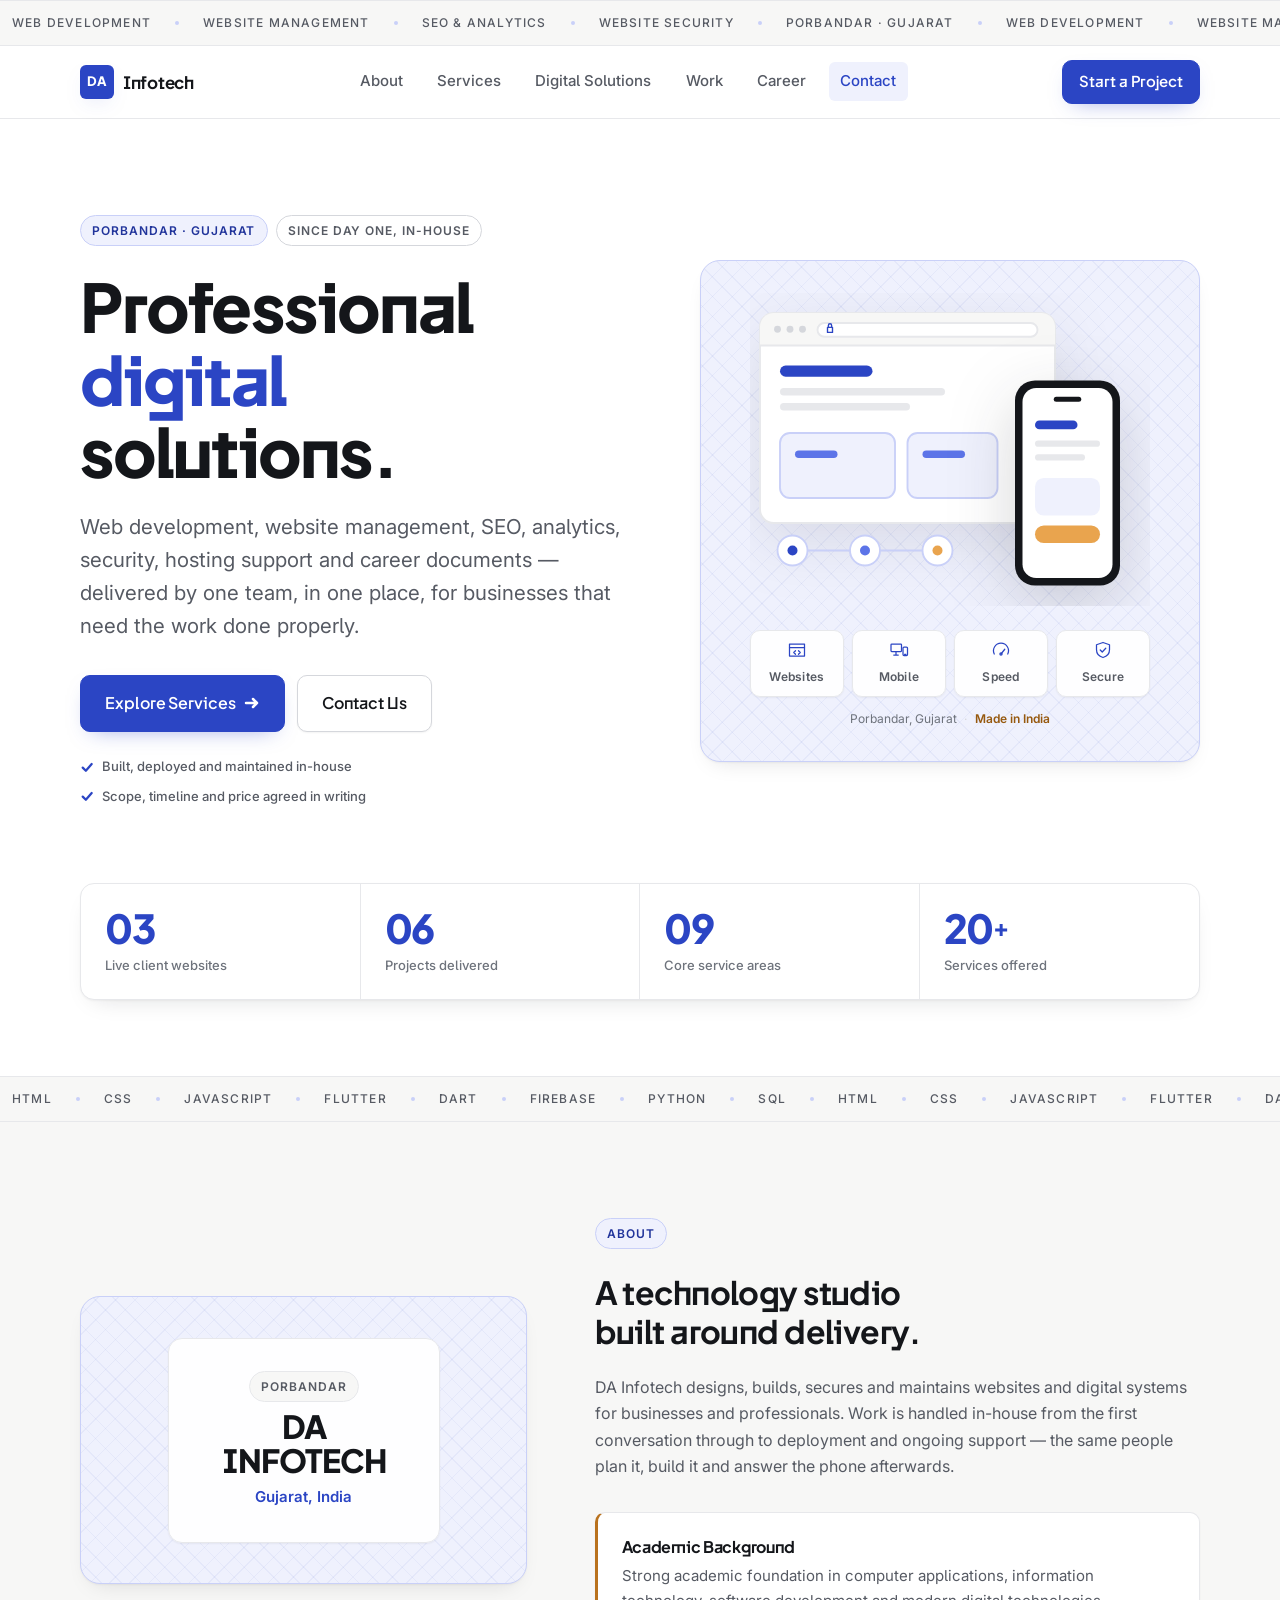
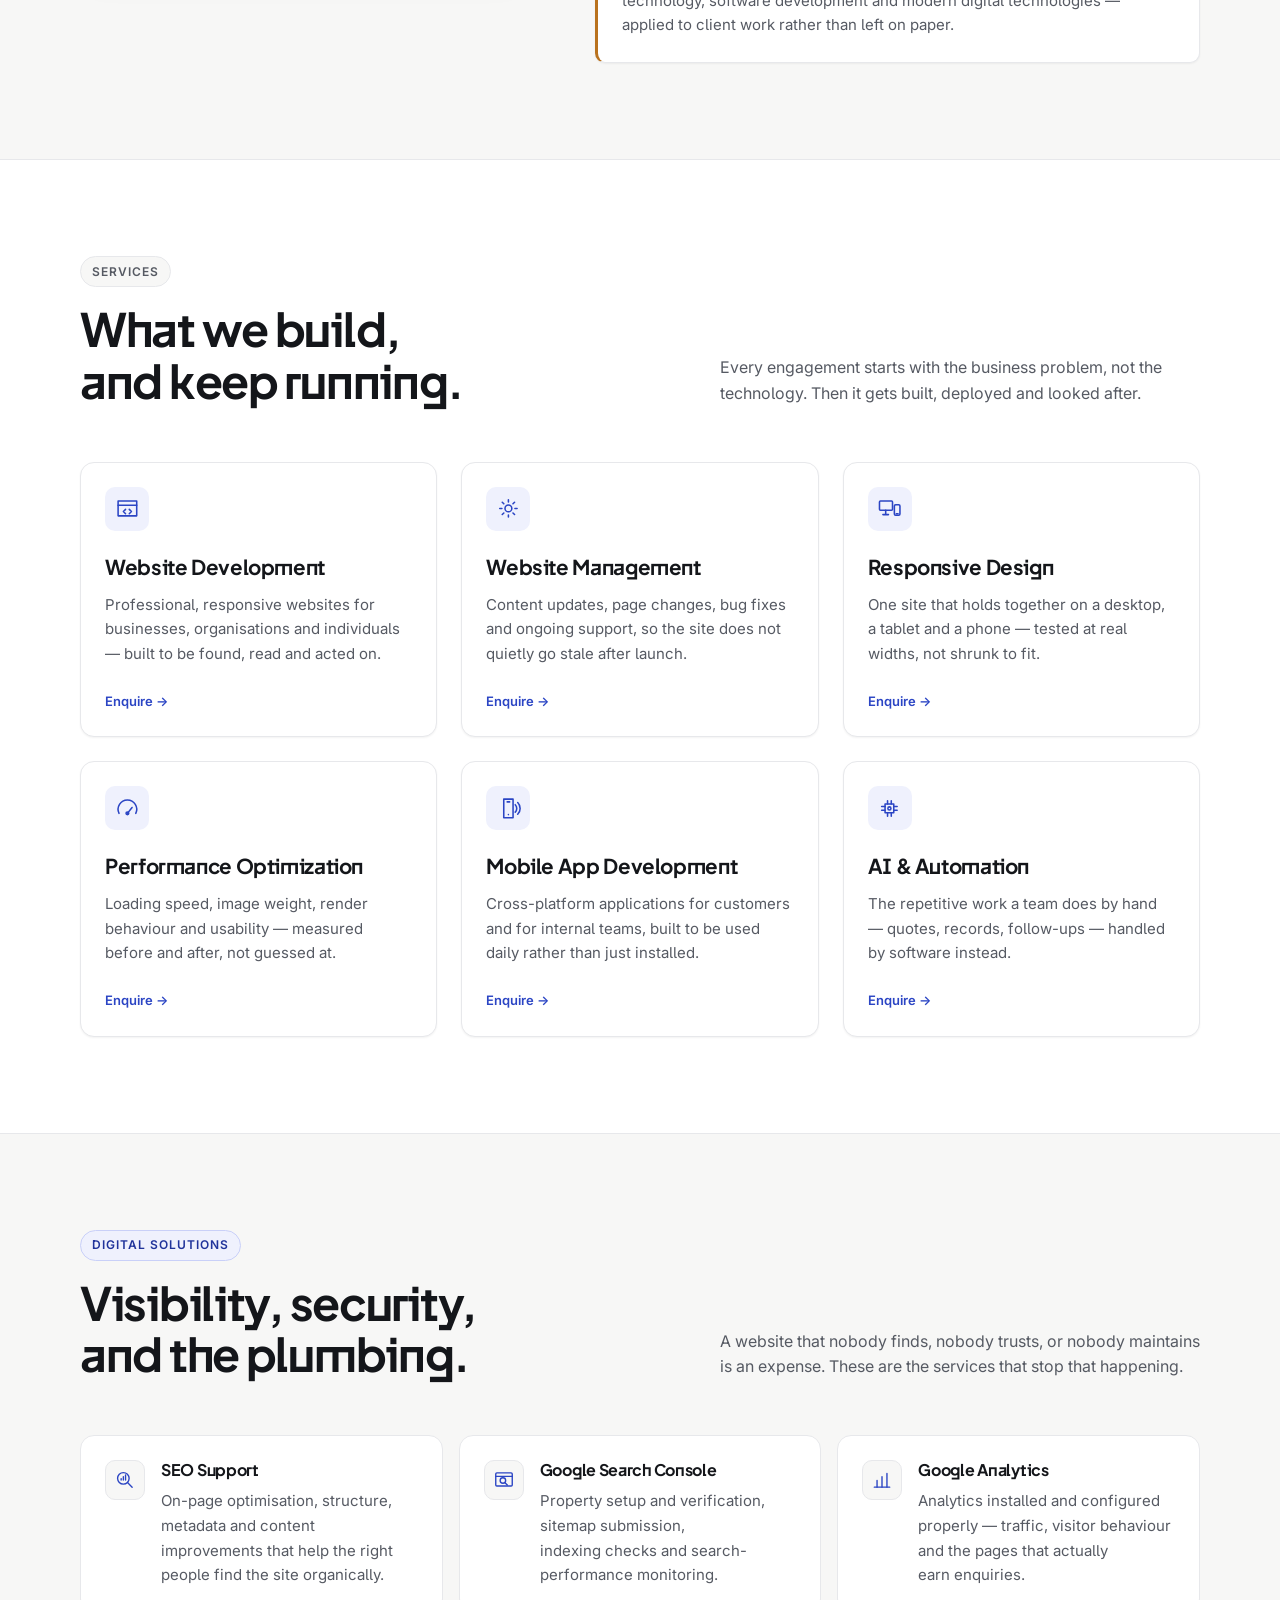
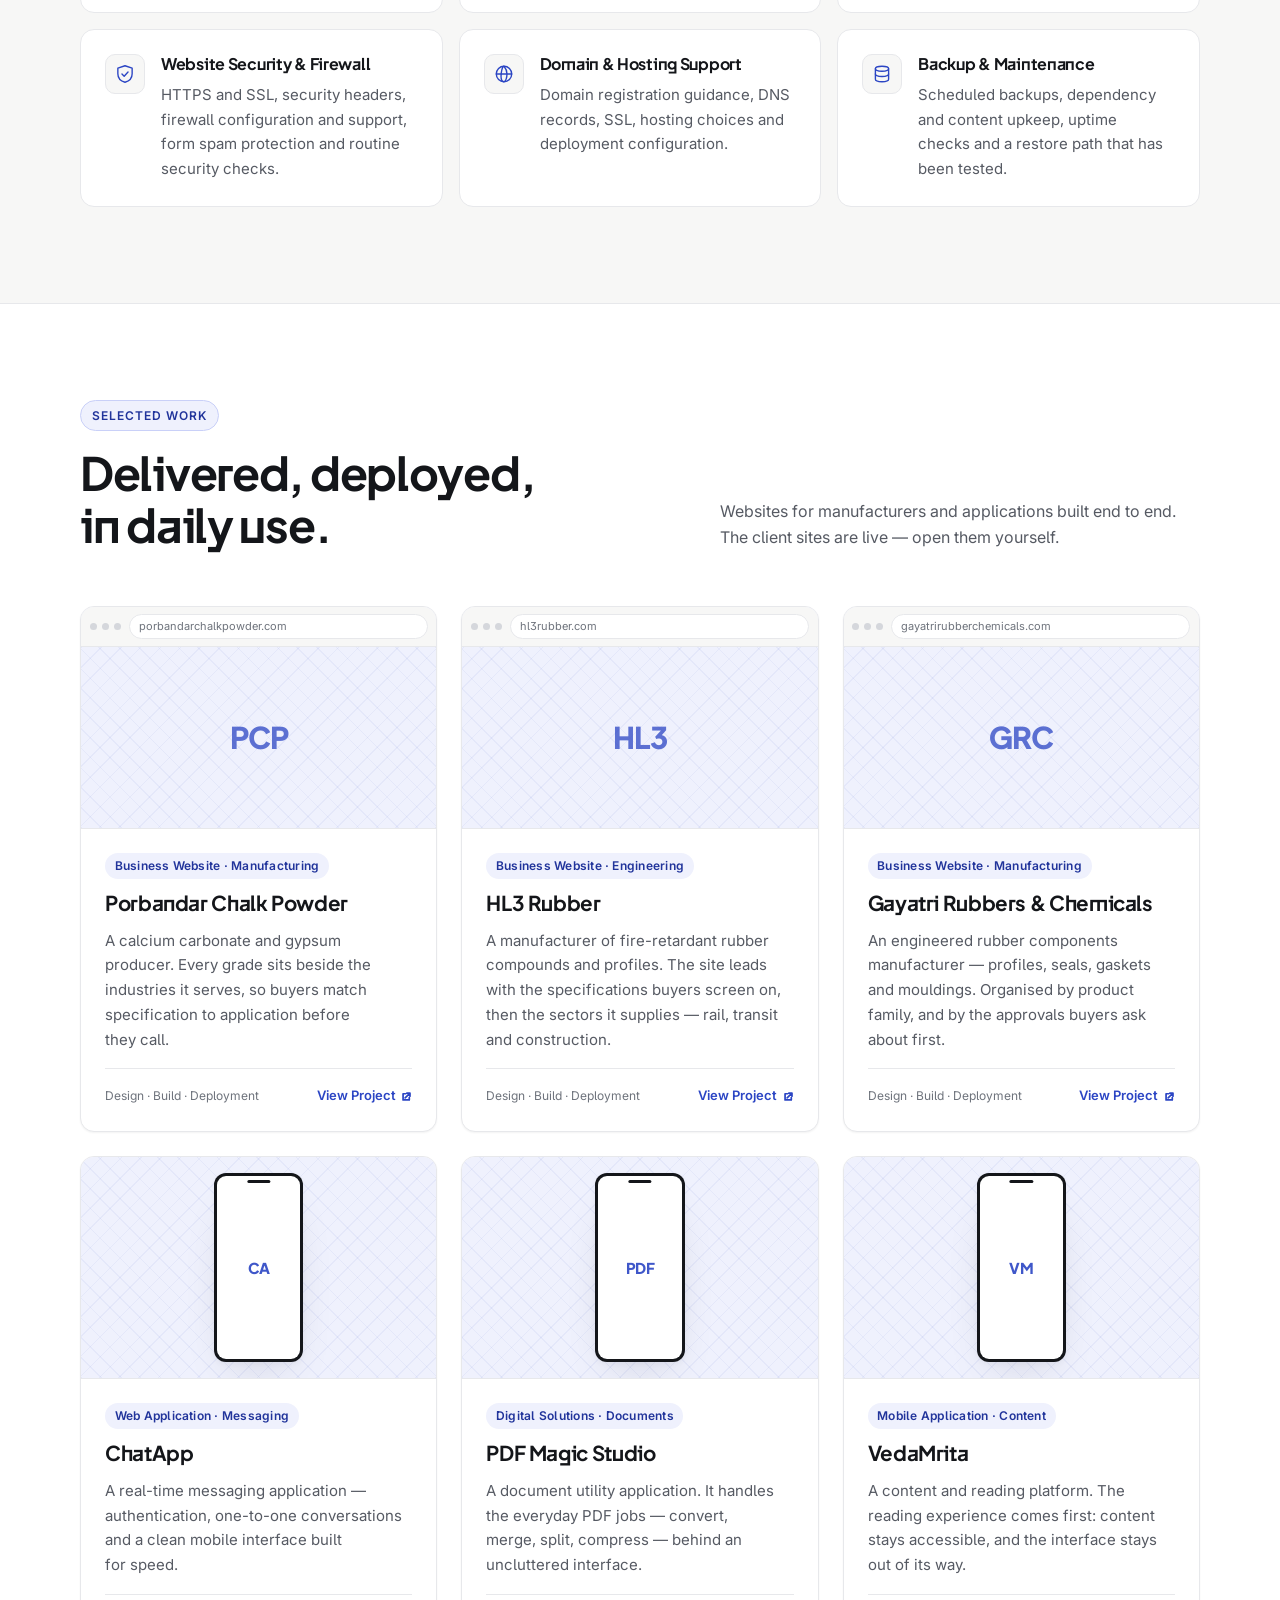
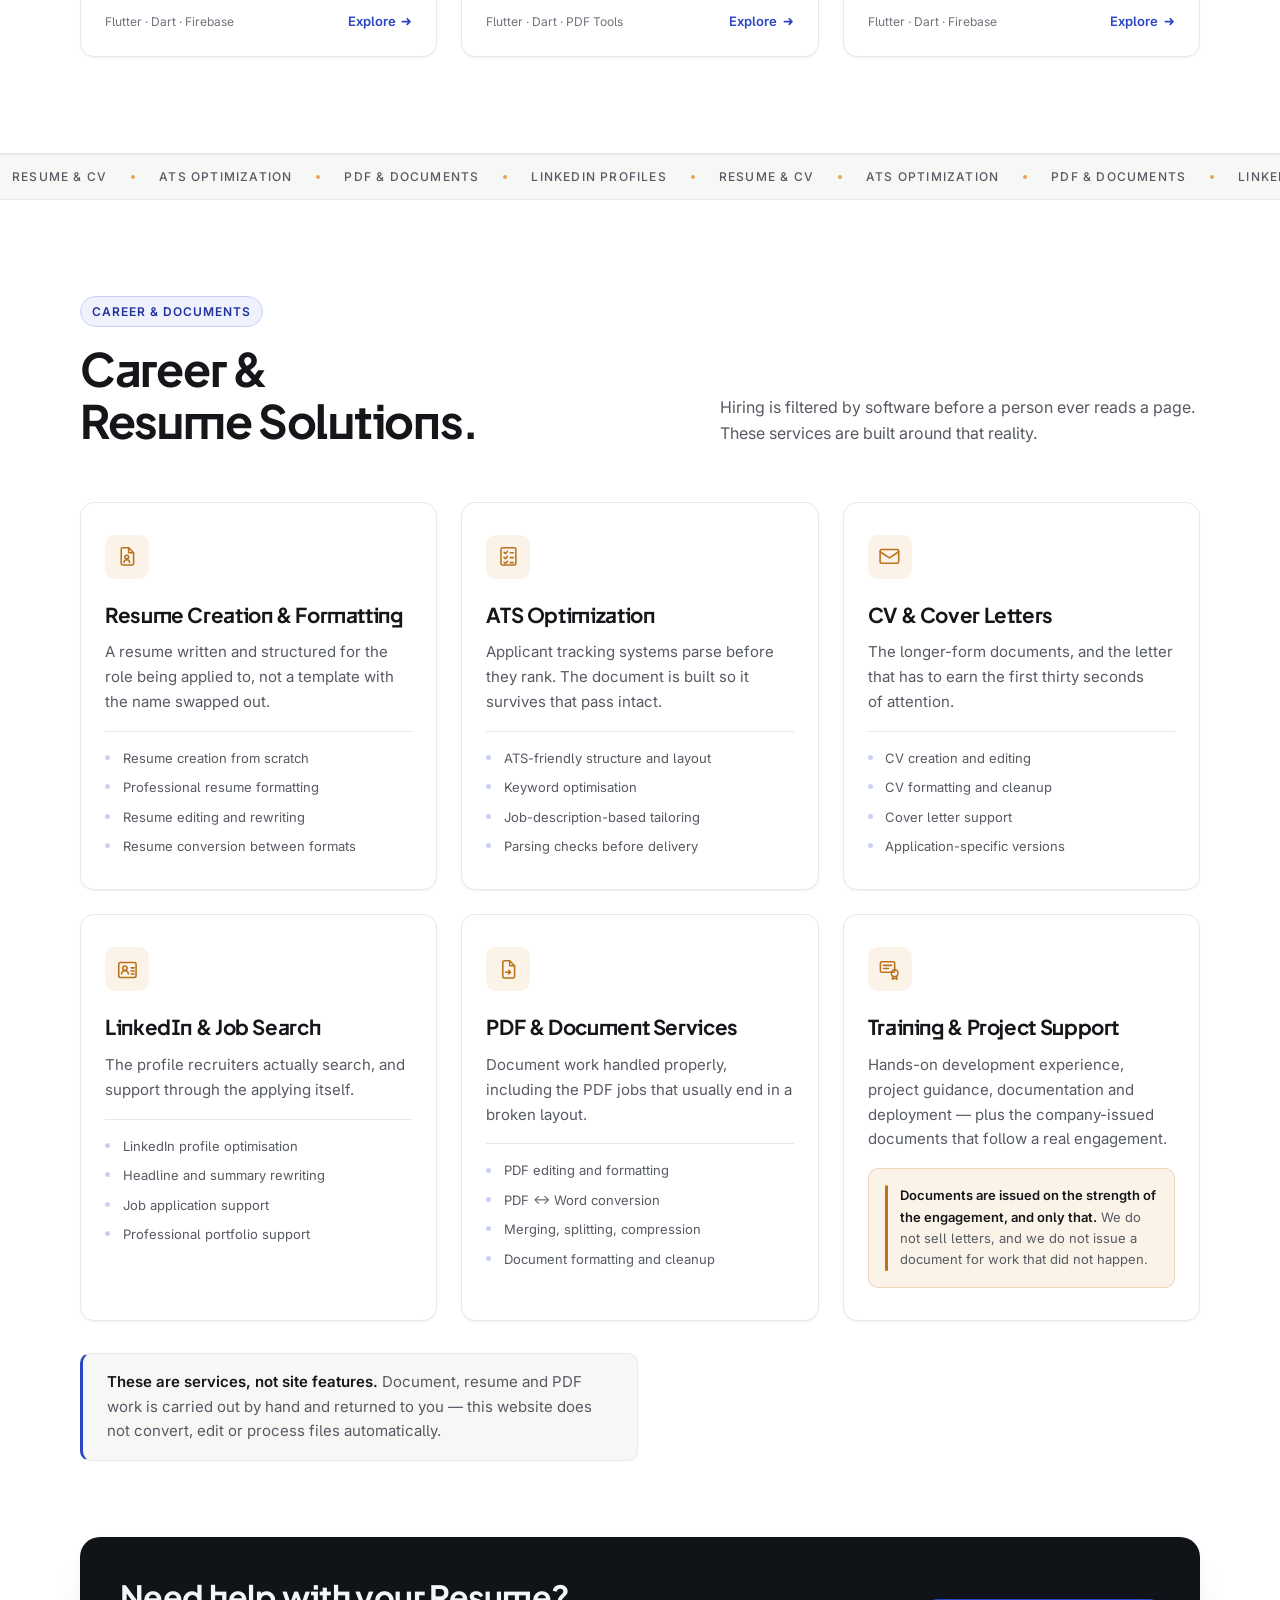
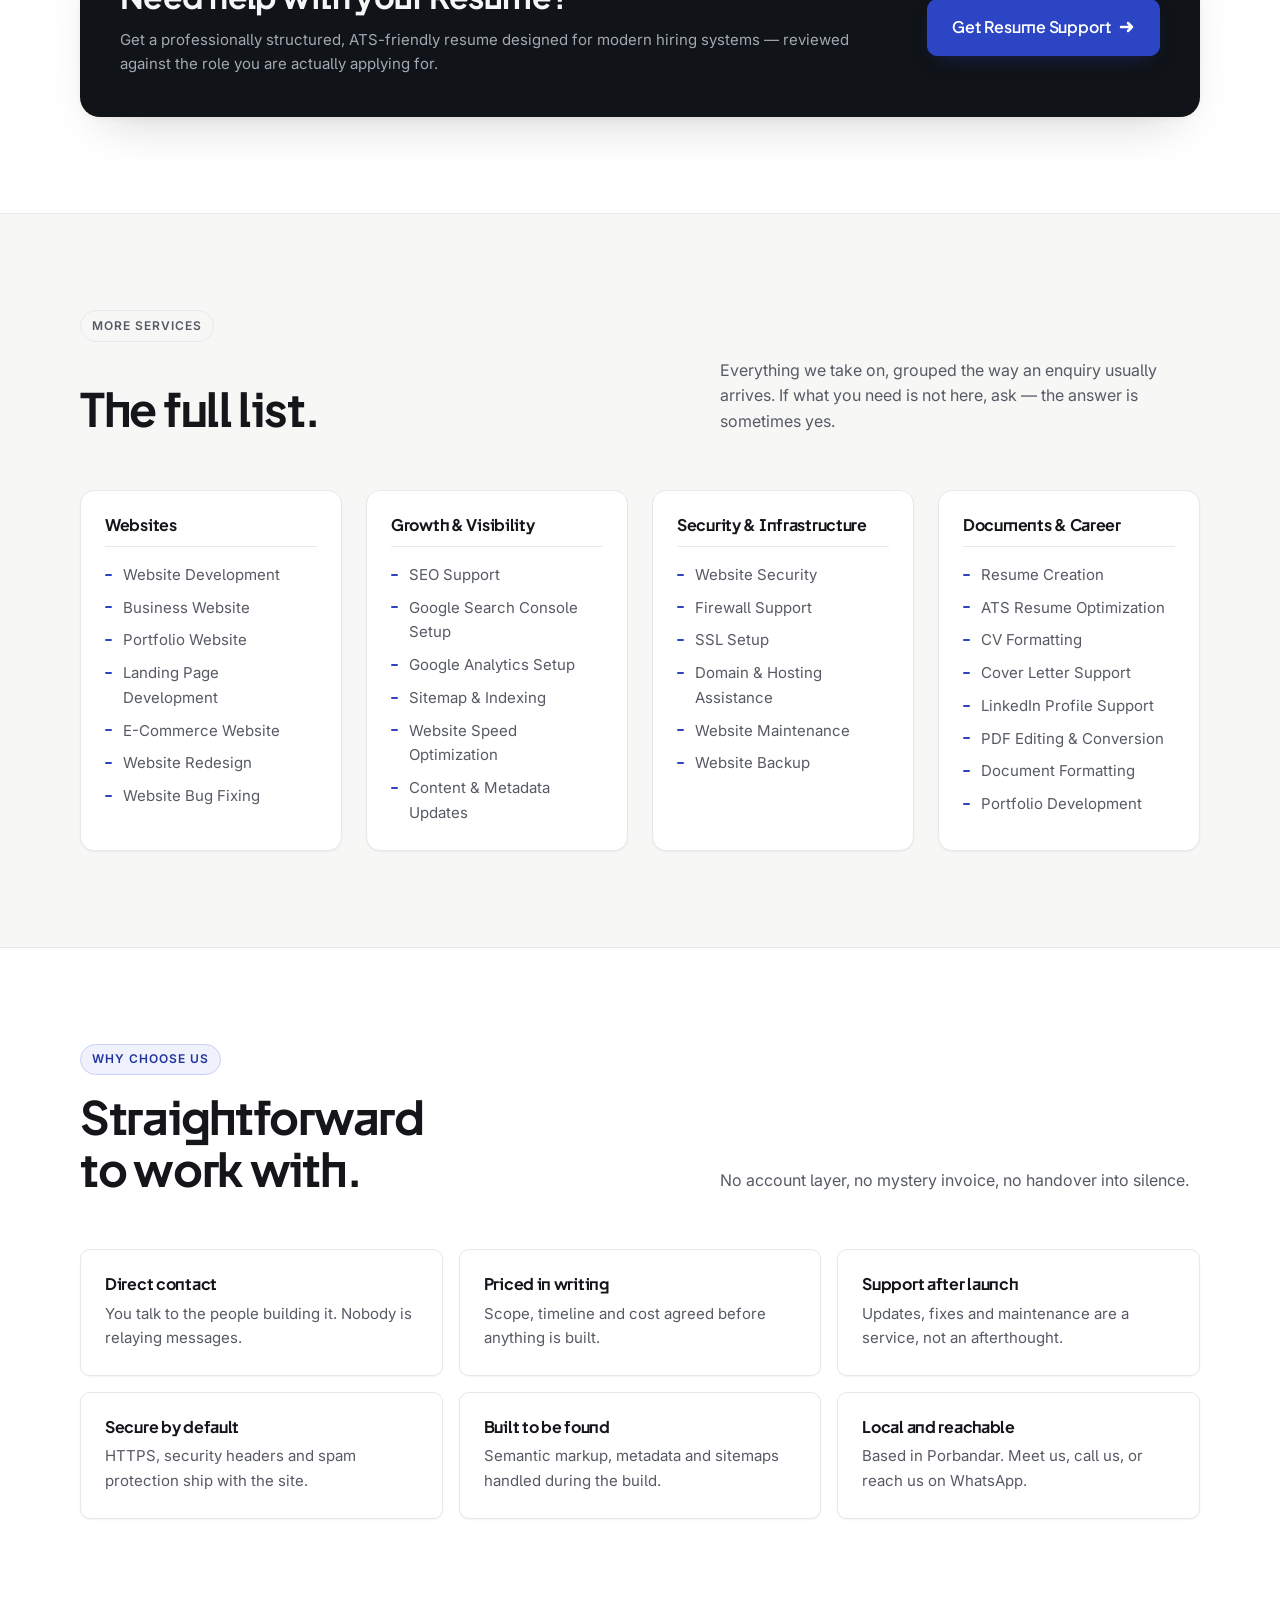
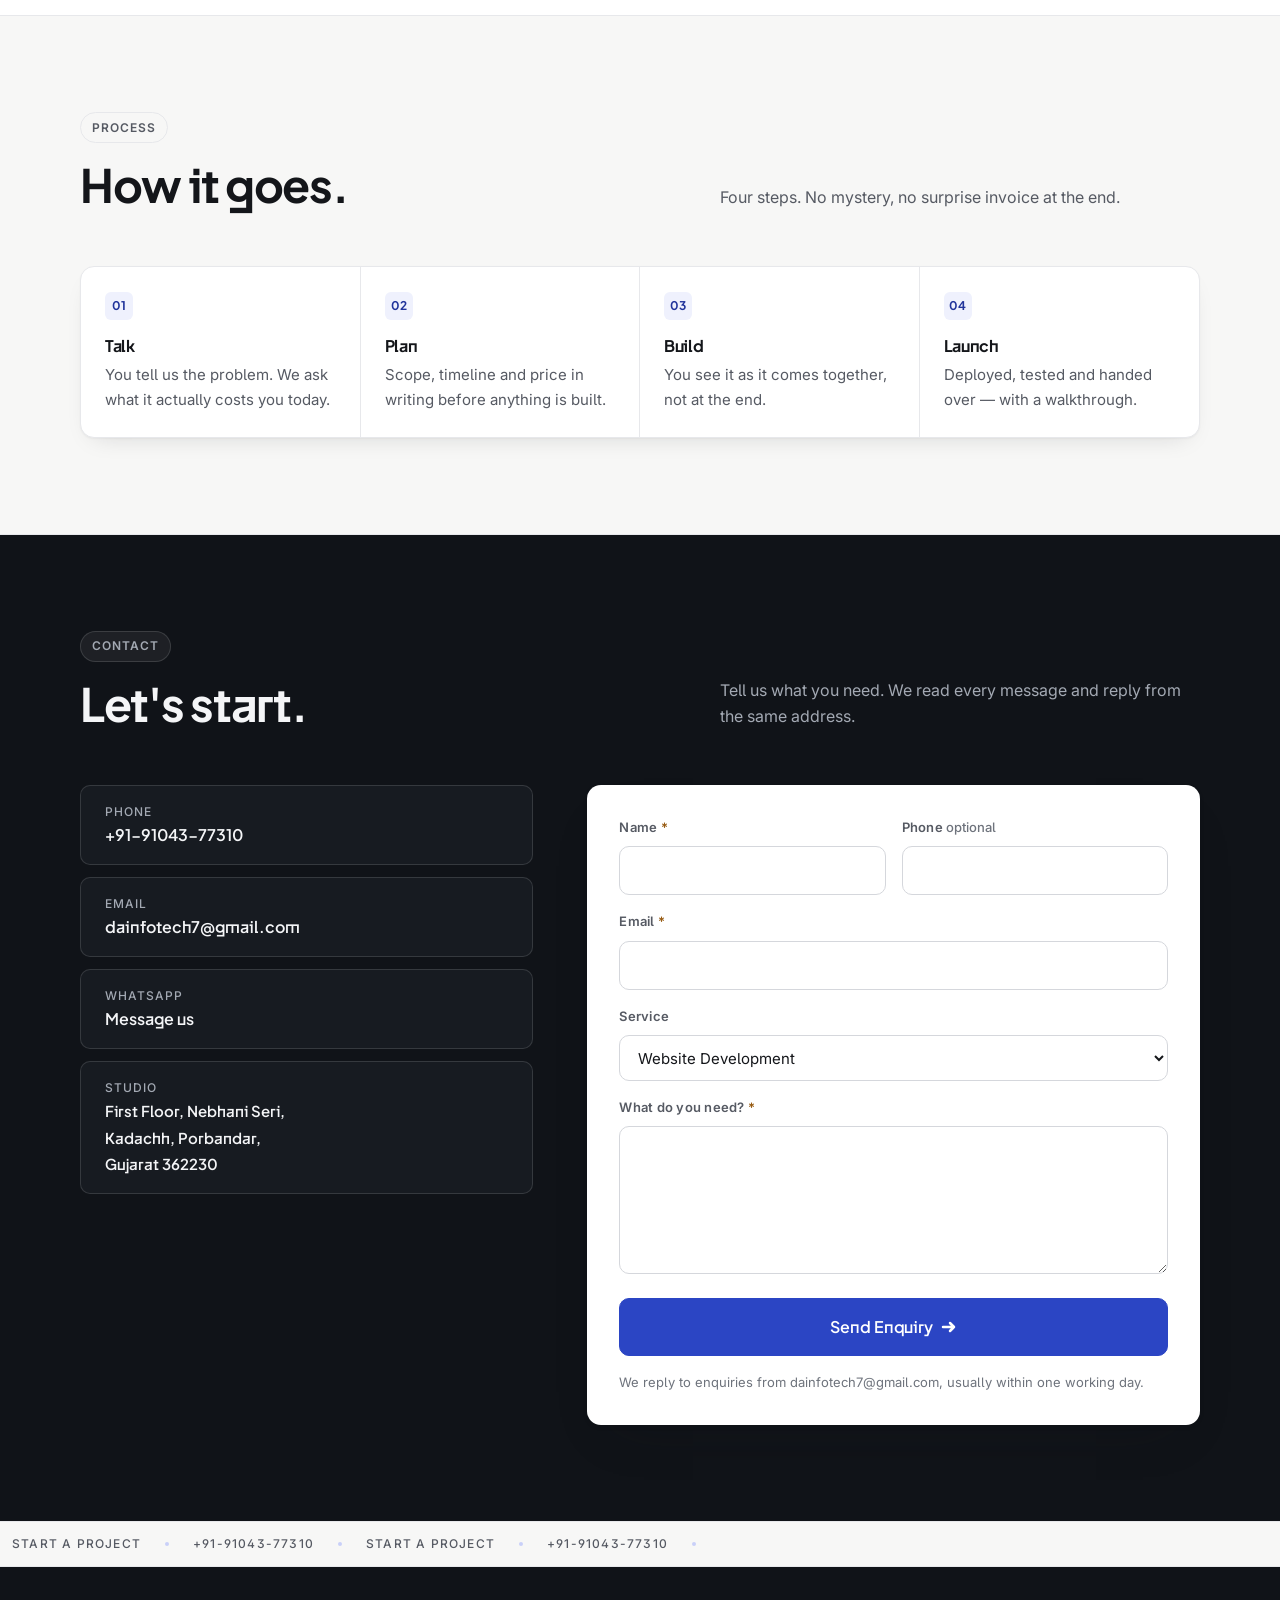
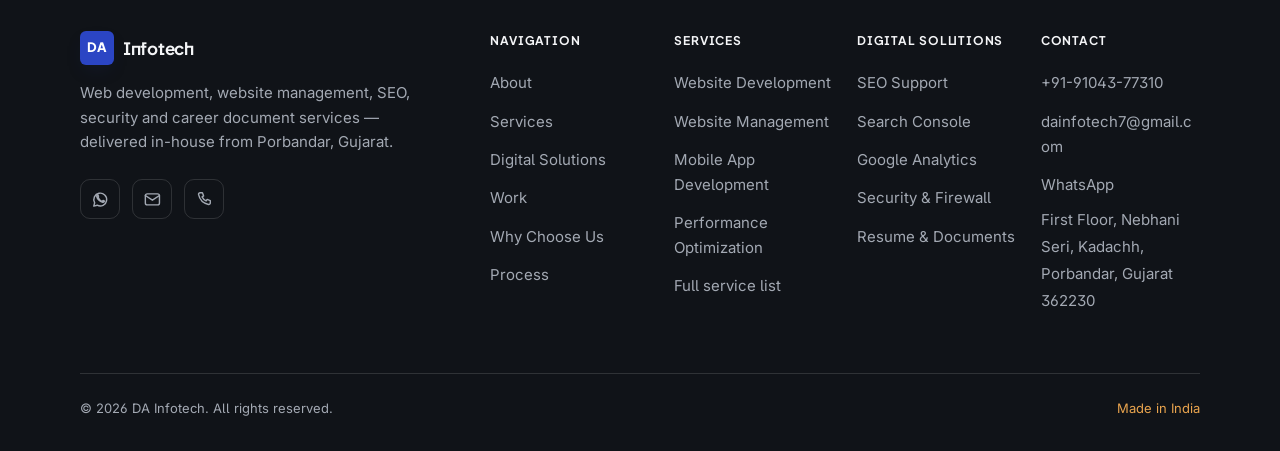
==== commit 89587b2c: "new" ====
--- a/index.html
+++ b/index.html
@@ -289,9 +289,62 @@
               <circle cx="150" cy="206" r="4" fill="#E9A44E"/>
             </svg>
 
-            <div class="hero__stickers">
-              <span class="sticker">Est. Porbandar</span>
-              <span class="sticker sticker--warm">Made in India</span>
+            <!-- Four tiles instead of a caption strip. The marks are the same
+                 ones the services grid uses, at 20px — so the panel bottom
+                 reads as part of the product rather than a label under a
+                 picture, and carries real weight instead of sitting empty. -->
+            <div class="hero__meta">
+              <ul class="hero__tiles">
+                <li class="hero__tile">
+                  <span class="hero__tile-ico">
+                    <svg viewBox="0 0 40 40" fill="none" stroke="currentColor" stroke-width="2.5"
+                         stroke-linecap="round" stroke-linejoin="round">
+                      <rect x="5" y="8" width="30" height="24"/>
+                      <path d="M5 15h30"/>
+                      <path d="M17 21.5 13.5 25l3.5 3.5M23 21.5 26.5 25 23 28.5"/>
+                    </svg>
+                  </span>
+                  Websites
+                </li>
+                <li class="hero__tile">
+                  <span class="hero__tile-ico">
+                    <svg viewBox="0 0 40 40" fill="none" stroke="currentColor" stroke-width="2.5"
+                         stroke-linecap="round" stroke-linejoin="round">
+                      <rect x="4" y="8" width="21" height="15" rx="1.5"/>
+                      <path d="M9.5 30h9M14 23v7"/>
+                      <rect x="28" y="14" width="9" height="17" rx="2"/>
+                      <path d="M31 28.5h3"/>
+                    </svg>
+                  </span>
+                  Mobile
+                </li>
+                <li class="hero__tile">
+                  <span class="hero__tile-ico">
+                    <svg viewBox="0 0 40 40" fill="none" stroke="currentColor" stroke-width="2.5"
+                         stroke-linecap="round" stroke-linejoin="round">
+                      <path d="M6.5 28a15 15 0 1 1 27 0"/>
+                      <path d="M20 28l7.5-9.5"/>
+                      <circle cx="20" cy="28" r="2.2"/>
+                    </svg>
+                  </span>
+                  Speed
+                </li>
+                <li class="hero__tile">
+                  <span class="hero__tile-ico">
+                    <svg viewBox="0 0 40 40" fill="none" stroke="currentColor" stroke-width="2.5"
+                         stroke-linecap="round" stroke-linejoin="round">
+                      <path d="M20 5 33 9.5v10c0 8-5.6 13.4-13 15.5-7.4-2.1-13-7.5-13-15.5v-10L20 5Z"/>
+                      <path d="M14.5 20l4 4 7-7.5"/>
+                    </svg>
+                  </span>
+                  Secure
+                </li>
+              </ul>
+              <p class="hero__origin">
+                Porbandar, Gujarat
+                <span class="hero__origin-sep">·</span>
+                <span class="hero__origin-warm">Made in India</span>
+              </p>
             </div>
           </div>
 
--- a/css/main.css
+++ b/css/main.css
@@ -731,29 +731,67 @@
 .hero__art-phone { filter: drop-shadow(0 16px 26px rgba(20, 22, 26, 0.18)); }
 
 /* In normal flow under the art. Absolute positioning here used to drop them
-   on top of whatever the illustration happened to be doing. */
-.hero__stickers {
-  display: flex;
-  flex-wrap: wrap;
-  justify-content: center;
+   on top of whatever the illustration happened to be doing.
+
+   This was two small chips floating on the pattern, which left the bottom of
+   a 22rem panel reading as empty space. One card that spans the panel gives
+   the illustration a base to sit on and carries twice the information in the
+   same height. */
+/* Tracks the art's width so the two edges line up. --s-5 is the panel's own
+   gap, so this only has to space its own two rows. */
+.hero__meta {
+  display: flex;
+  flex-direction: column;
+  gap: var(--s-3);
+  width: min(100%, 25rem);
+}
+
+/* Always four across. Labels wrap before the grid does, so the row holds its
+   shape down to the narrowest panel. */
+.hero__tiles {
+  display: grid;
+  grid-template-columns: repeat(4, minmax(0, 1fr));
   gap: var(--s-2);
 }
 
-/* Chips, not rotated stickers. */
-.sticker {
-  padding: 0.35rem 0.75rem;
-  background-color: rgba(255, 255, 255, 0.9);
+.hero__tile {
+  display: flex;
+  flex-direction: column;
+  align-items: center;
+  gap: 0.4rem;
+  padding: 0.6rem 0.25rem;
+  background-color: rgba(255, 255, 255, 0.92);
   backdrop-filter: blur(6px);
+  border: 1px solid var(--border);
+  border-radius: var(--r-md);
+  box-shadow: var(--sh-sm);
   color: var(--text-2);
-  border: 1px solid var(--border);
-  border-radius: var(--r-pill);
-  box-shadow: var(--sh-sm);
   font-size: var(--fs-micro);
   font-weight: 600;
-  letter-spacing: 0.04em;
-}
-
-.sticker--warm { color: var(--warm-ink); border-color: rgba(185, 114, 30, 0.28); }
+  letter-spacing: 0.02em;
+  text-align: center;
+}
+
+/* The service marks are drawn on a 40-unit grid at stroke 2.5; at 20px that
+   lands on a 1.25px line, which is the weight the rest of the page's icons
+   read at. */
+.hero__tile-ico {
+  width: 1.25rem; height: 1.25rem;
+  color: var(--accent);
+}
+
+.hero__tile-ico svg { width: 100%; height: 100%; }
+
+/* The provenance the two stickers used to carry — now one quiet line under
+   the tiles rather than a chip competing with them. */
+.hero__origin {
+  color: var(--text-3);
+  font-size: var(--fs-micro);
+  text-align: center;
+}
+
+.hero__origin-sep { margin: 0 0.3rem; color: var(--border-2); }
+.hero__origin-warm { color: var(--warm-ink); font-weight: 600; }
 
 
 /* ==========================================================================
@@ -2011,6 +2049,10 @@
   .about__stamp { padding: var(--s-5); }
   .about__note { padding: var(--s-4); }
   .hero__panel { padding: var(--s-5); }
+
+  /* Four tiles need ~296px of panel; a 360px phone leaves 272, which pushes
+     "Websites" past its tile. Two-up rather than a shrunken four-up. */
+  .hero__tiles { grid-template-columns: repeat(2, minmax(0, 1fr)); }
   .contact__item { padding: var(--s-4); }
   .card__body { padding: var(--s-4); }
   .card__ph { padding-inline: var(--s-3); }
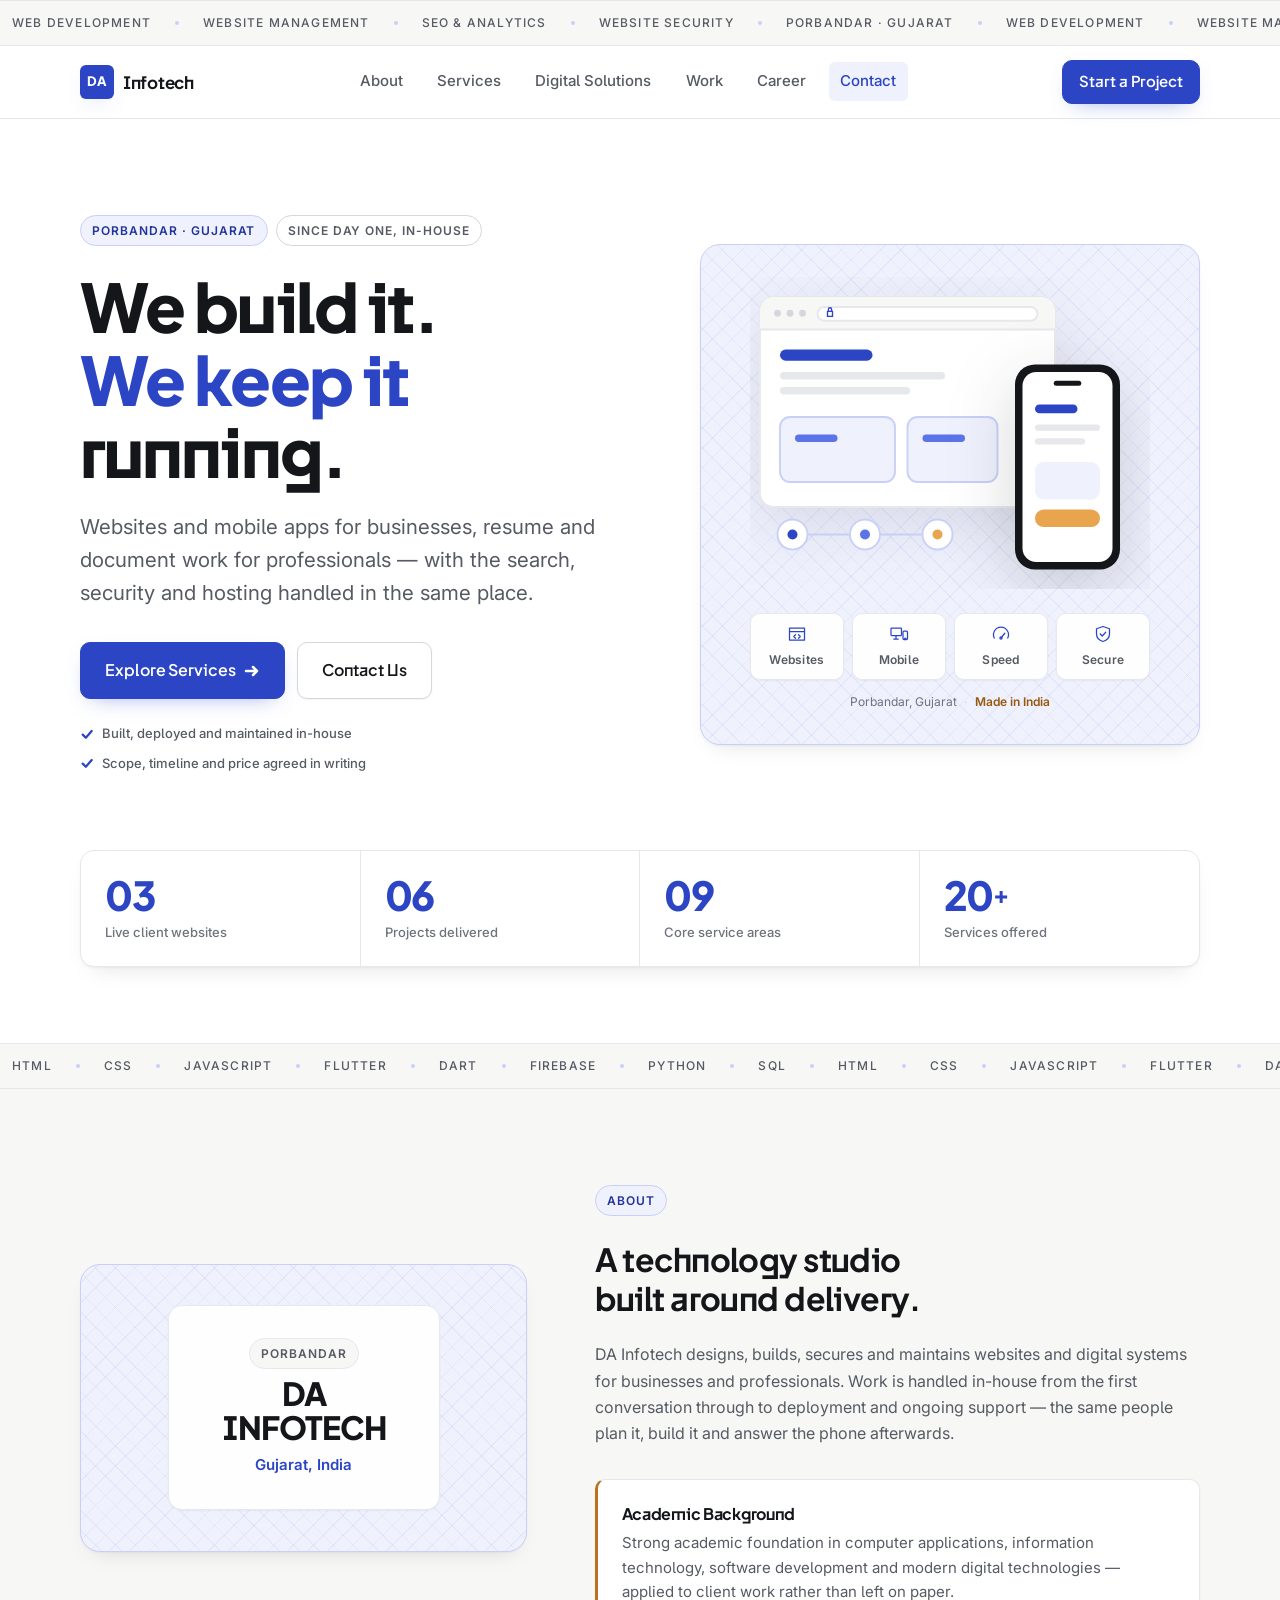
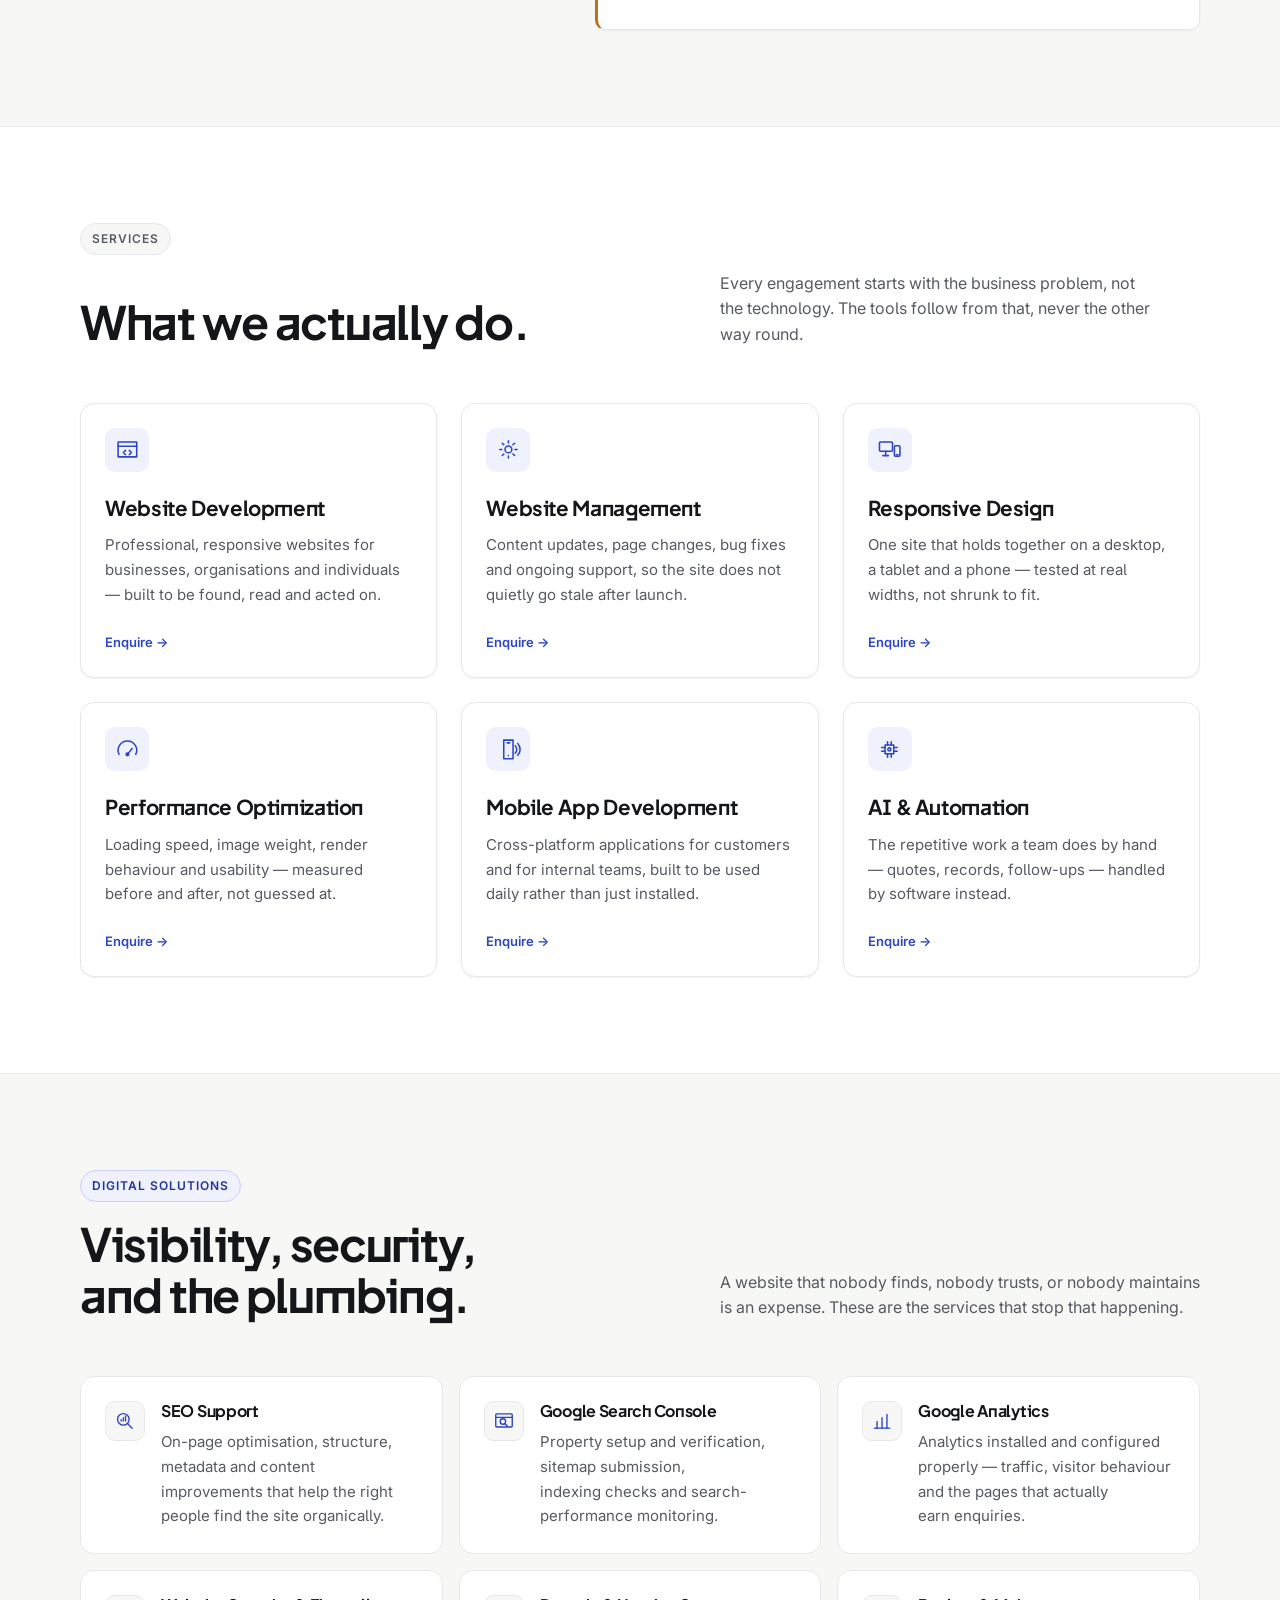
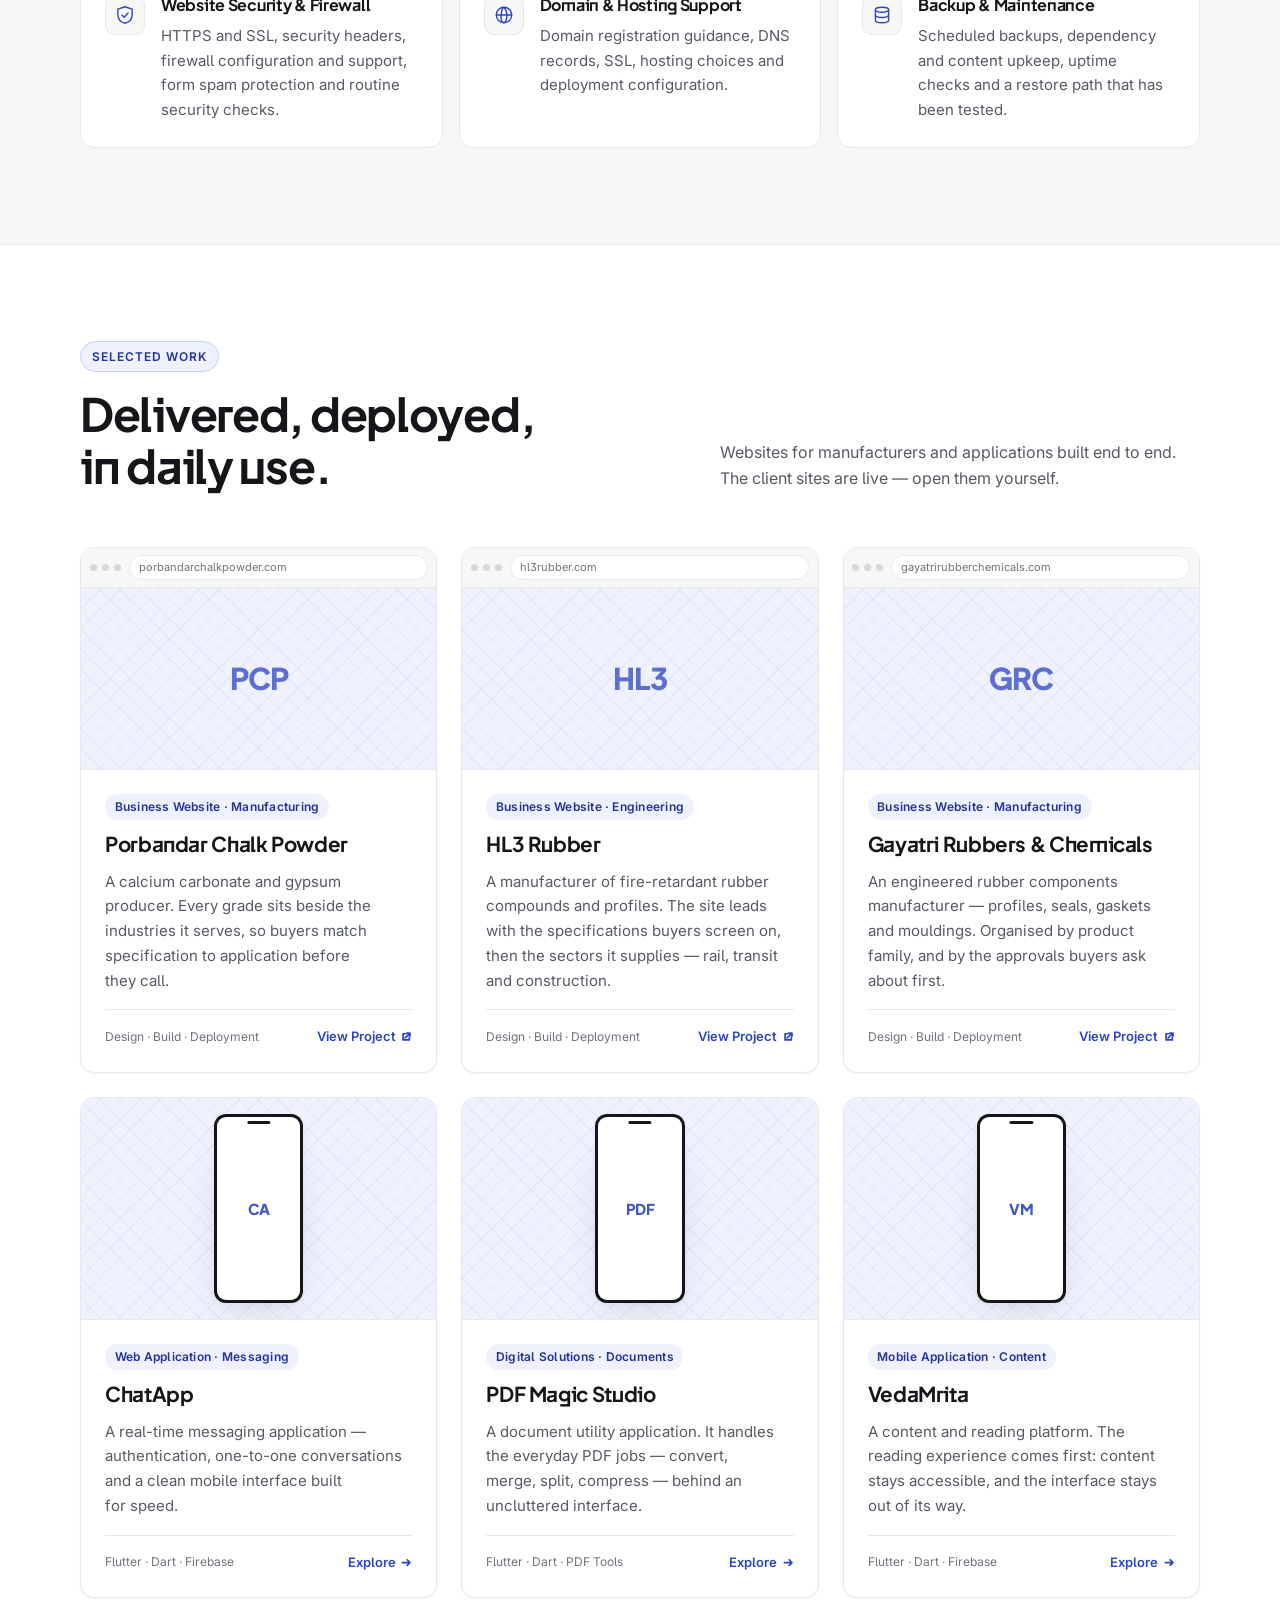
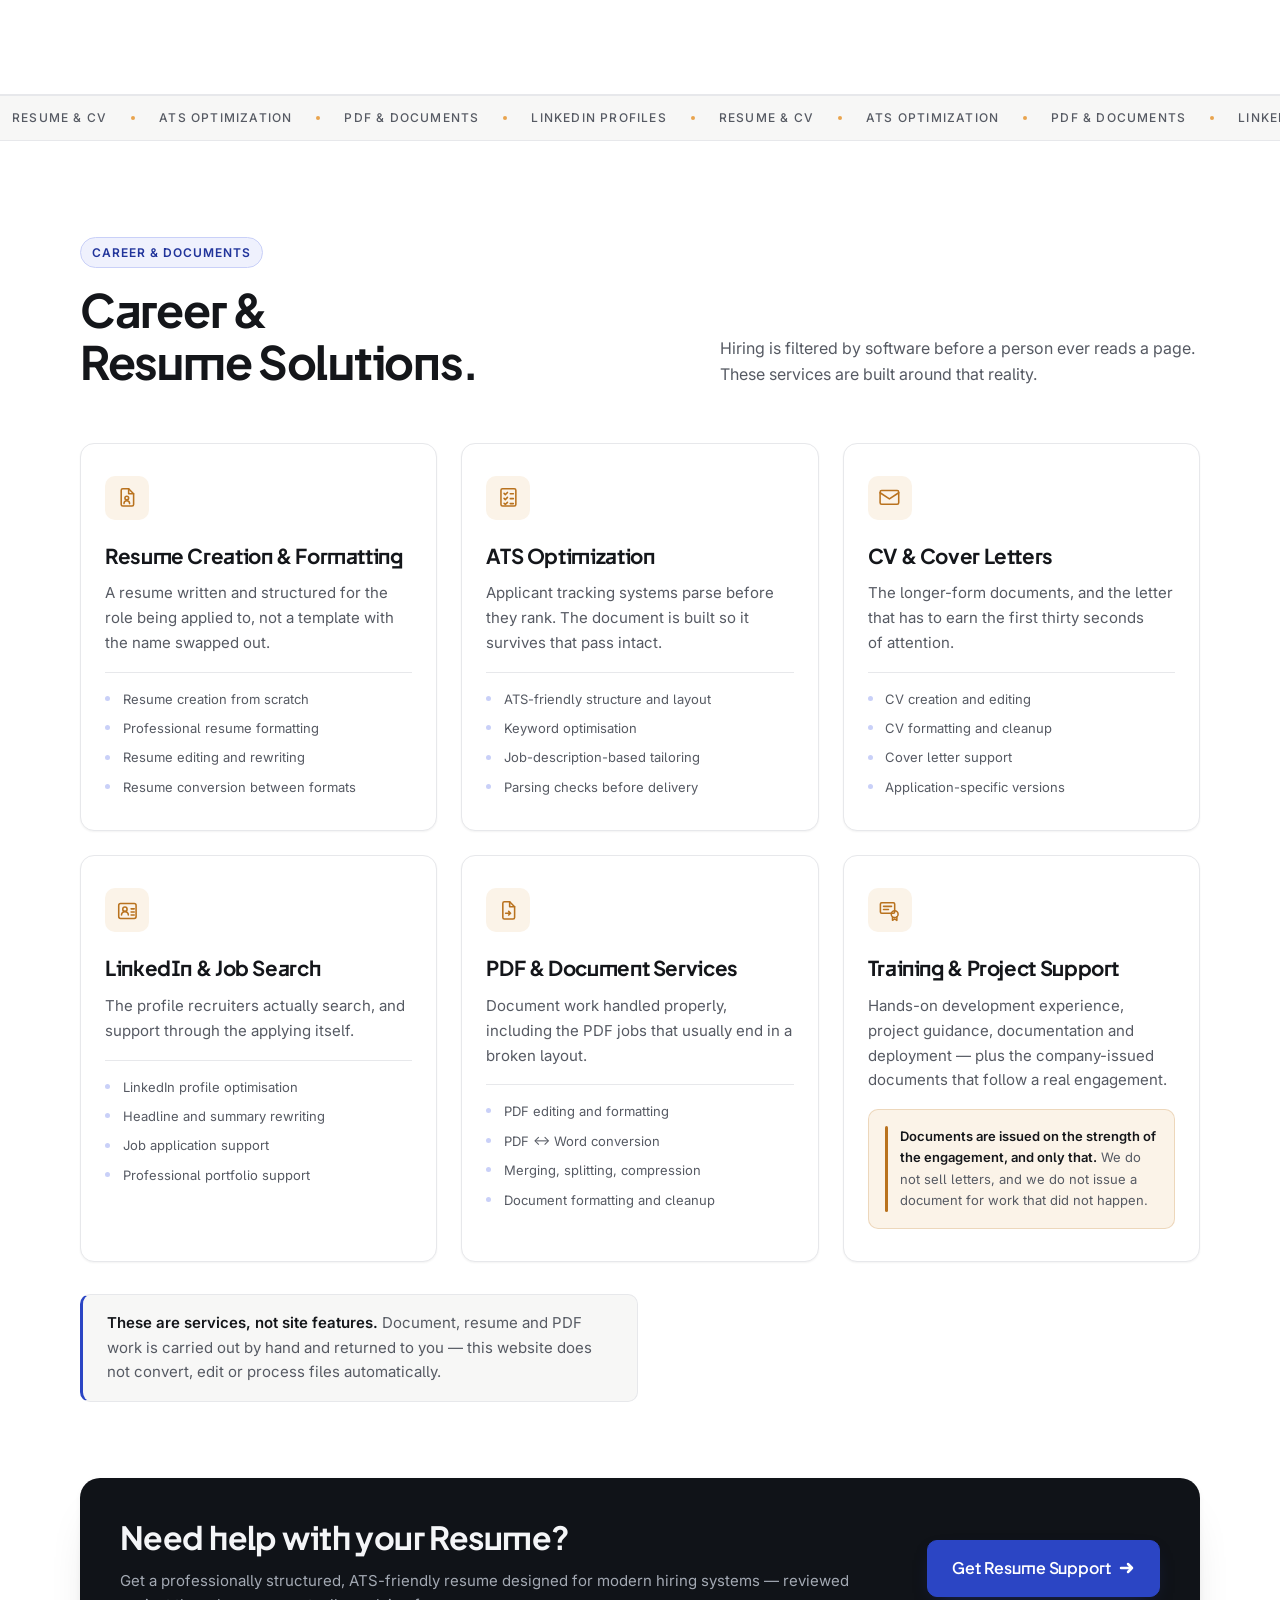
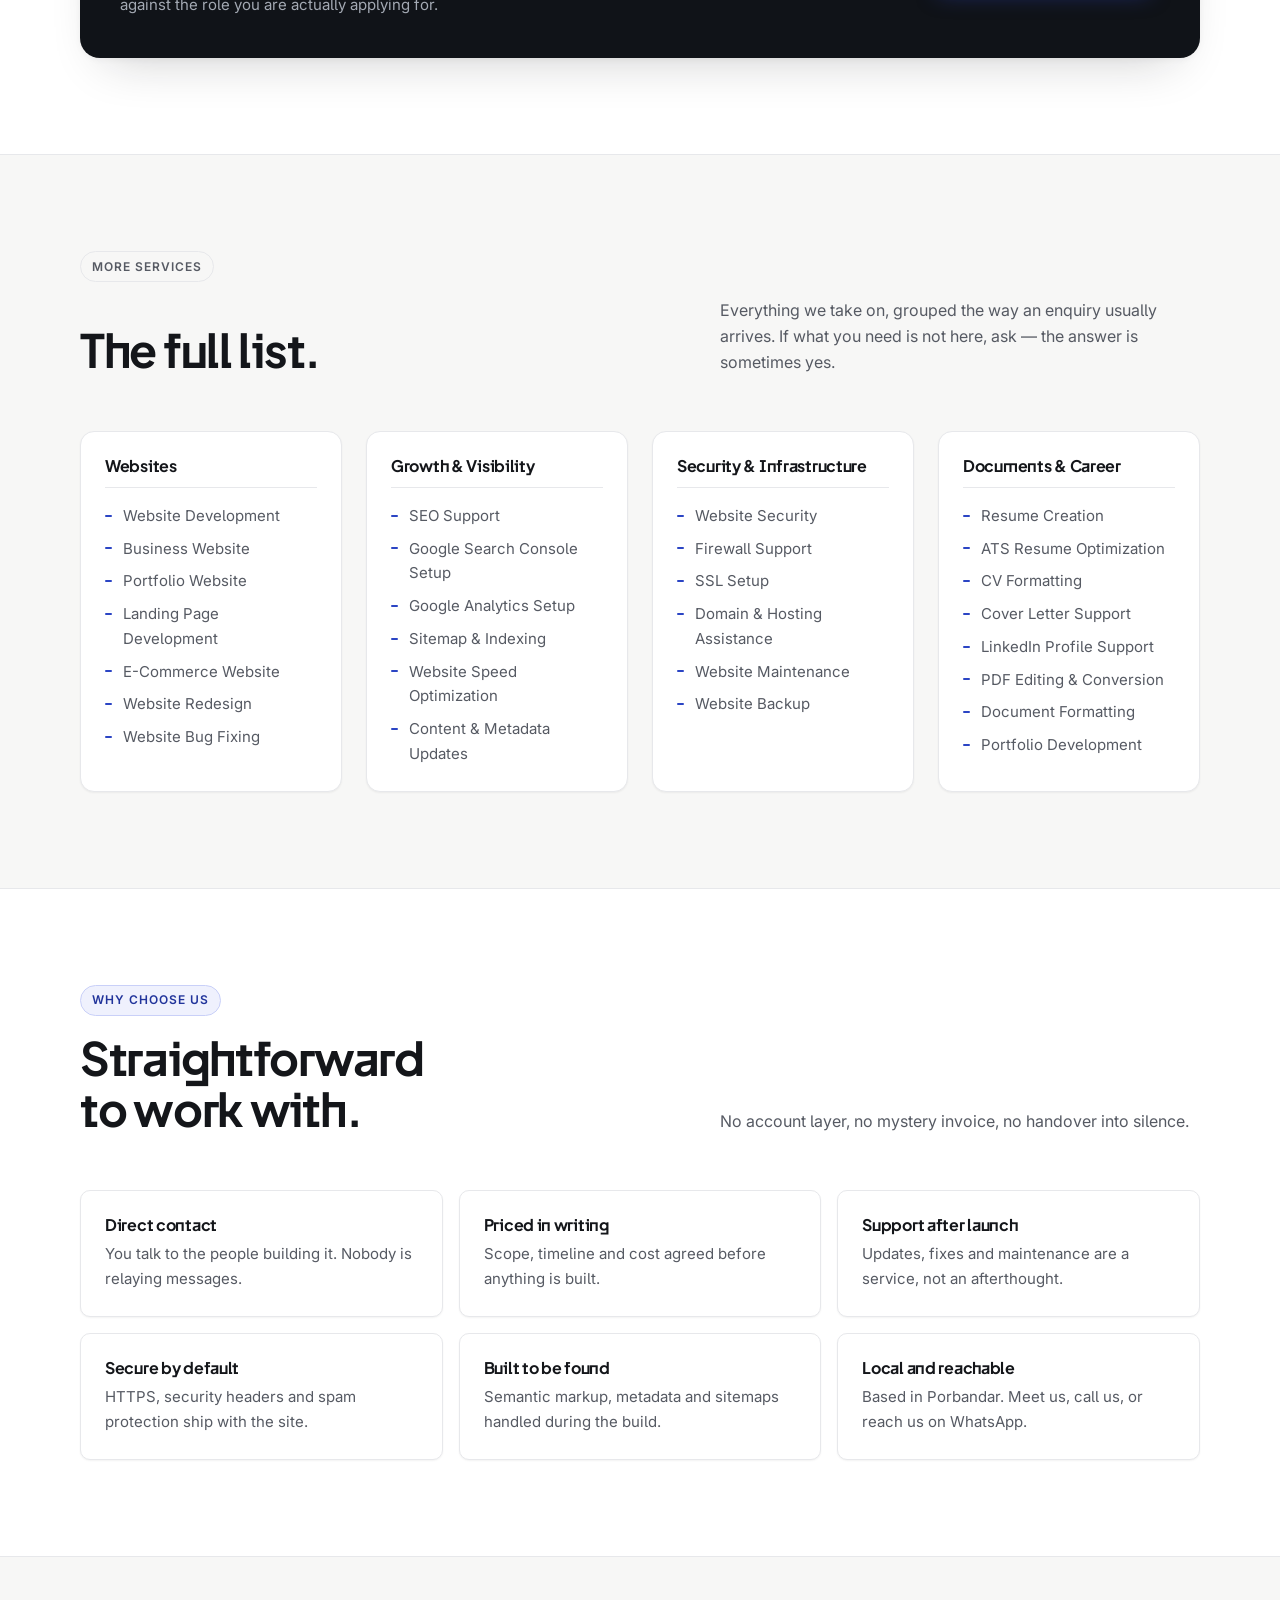
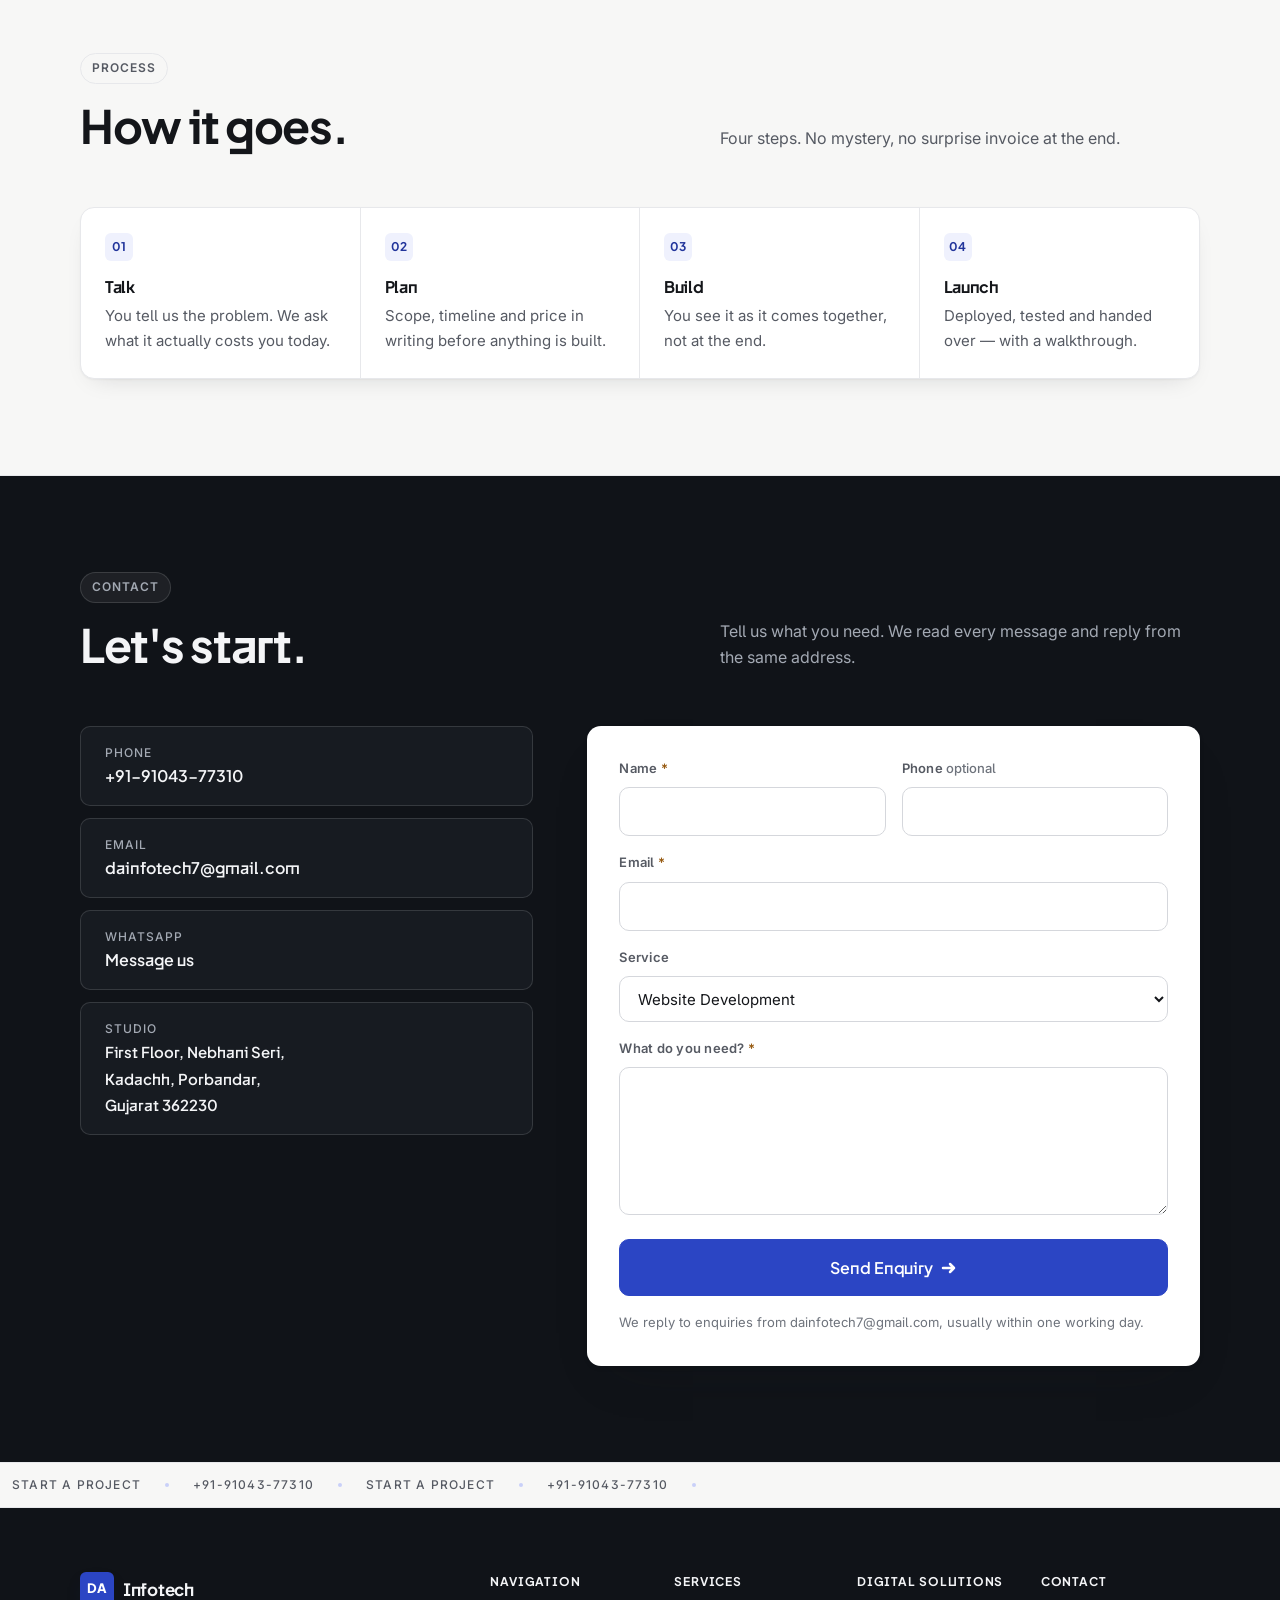
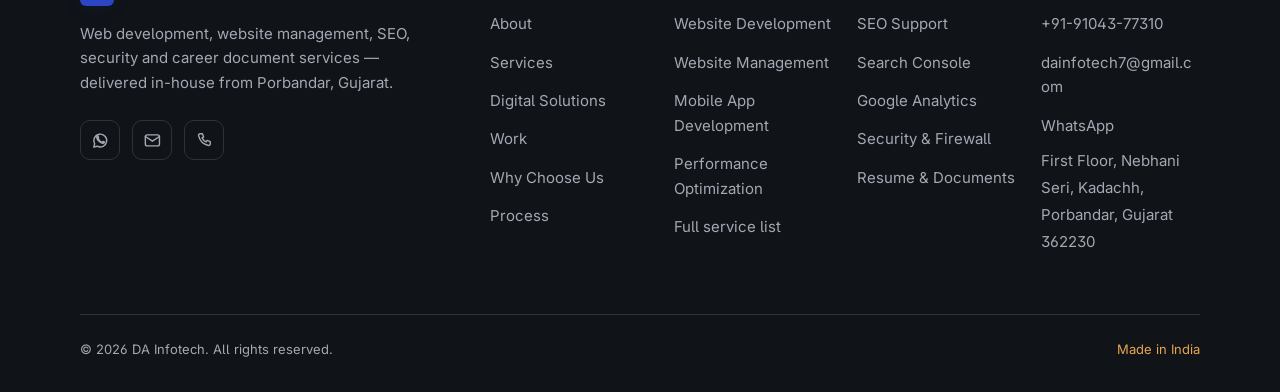
==== commit 9f1822cd: "new" ====
--- a/index.html
+++ b/index.html
@@ -193,15 +193,15 @@
             </div>
 
             <h1 class="hero__title" data-reveal>
-              <span class="hero__line">Professional</span>
-              <span class="hero__line"><span class="hero__line--go">digital</span></span>
-              <span class="hero__line"><span class="hero__line--ink">solutions.</span></span>
+              <span class="hero__line">We build it.</span>
+              <span class="hero__line"><span class="hero__line--go">We keep it</span></span>
+              <span class="hero__line"><span class="hero__line--ink">running.</span></span>
             </h1>
 
             <p class="lead hero__lead muted" data-reveal>
-              Web development, website management, SEO, analytics, security,
-              hosting support and career documents — delivered by one team, in
-              one place, for businesses that need the work done properly.
+              Websites and mobile apps for businesses, resume and document work
+              for professionals — with the search, security and hosting handled
+              in the same place.
             </p>
 
             <div class="hero__actions" data-reveal>
@@ -453,10 +453,10 @@
         <header class="head" data-reveal>
           <span class="label">Services</span>
           <div class="head__row">
-            <h2 class="xxl head__title" id="services-t">What we build,<br>and keep running.</h2>
+            <h2 class="xxl head__title" id="services-t">What we actually do.</h2>
             <p class="head__lead muted">
               Every engagement starts with the business problem, not the
-              technology. Then it gets built, deployed and looked after.
+              technology. The tools follow from that, never the other way round.
             </p>
           </div>
         </header>
--- a/css/main.css
+++ b/css/main.css
@@ -2009,7 +2009,11 @@
   .step { border-right: 0; border-bottom: 1px solid var(--border); }
   .step:last-child { border-bottom: 0; }
 
+  /* Same flex-basis trap as .head__row below: in a column the 24rem basis on
+     .cta__body became a 384px minimum HEIGHT, so the panel held ~215px of dead
+     black between the paragraph and its own button. */
   .cta { flex-direction: column; align-items: flex-start; }
+  .cta__body { flex: 0 1 auto; }
 
   /* Once this is a column, flex-basis sizes the HEIGHT, not the width — the
      26rem/30rem bases below were forcing every section head to 912px tall and
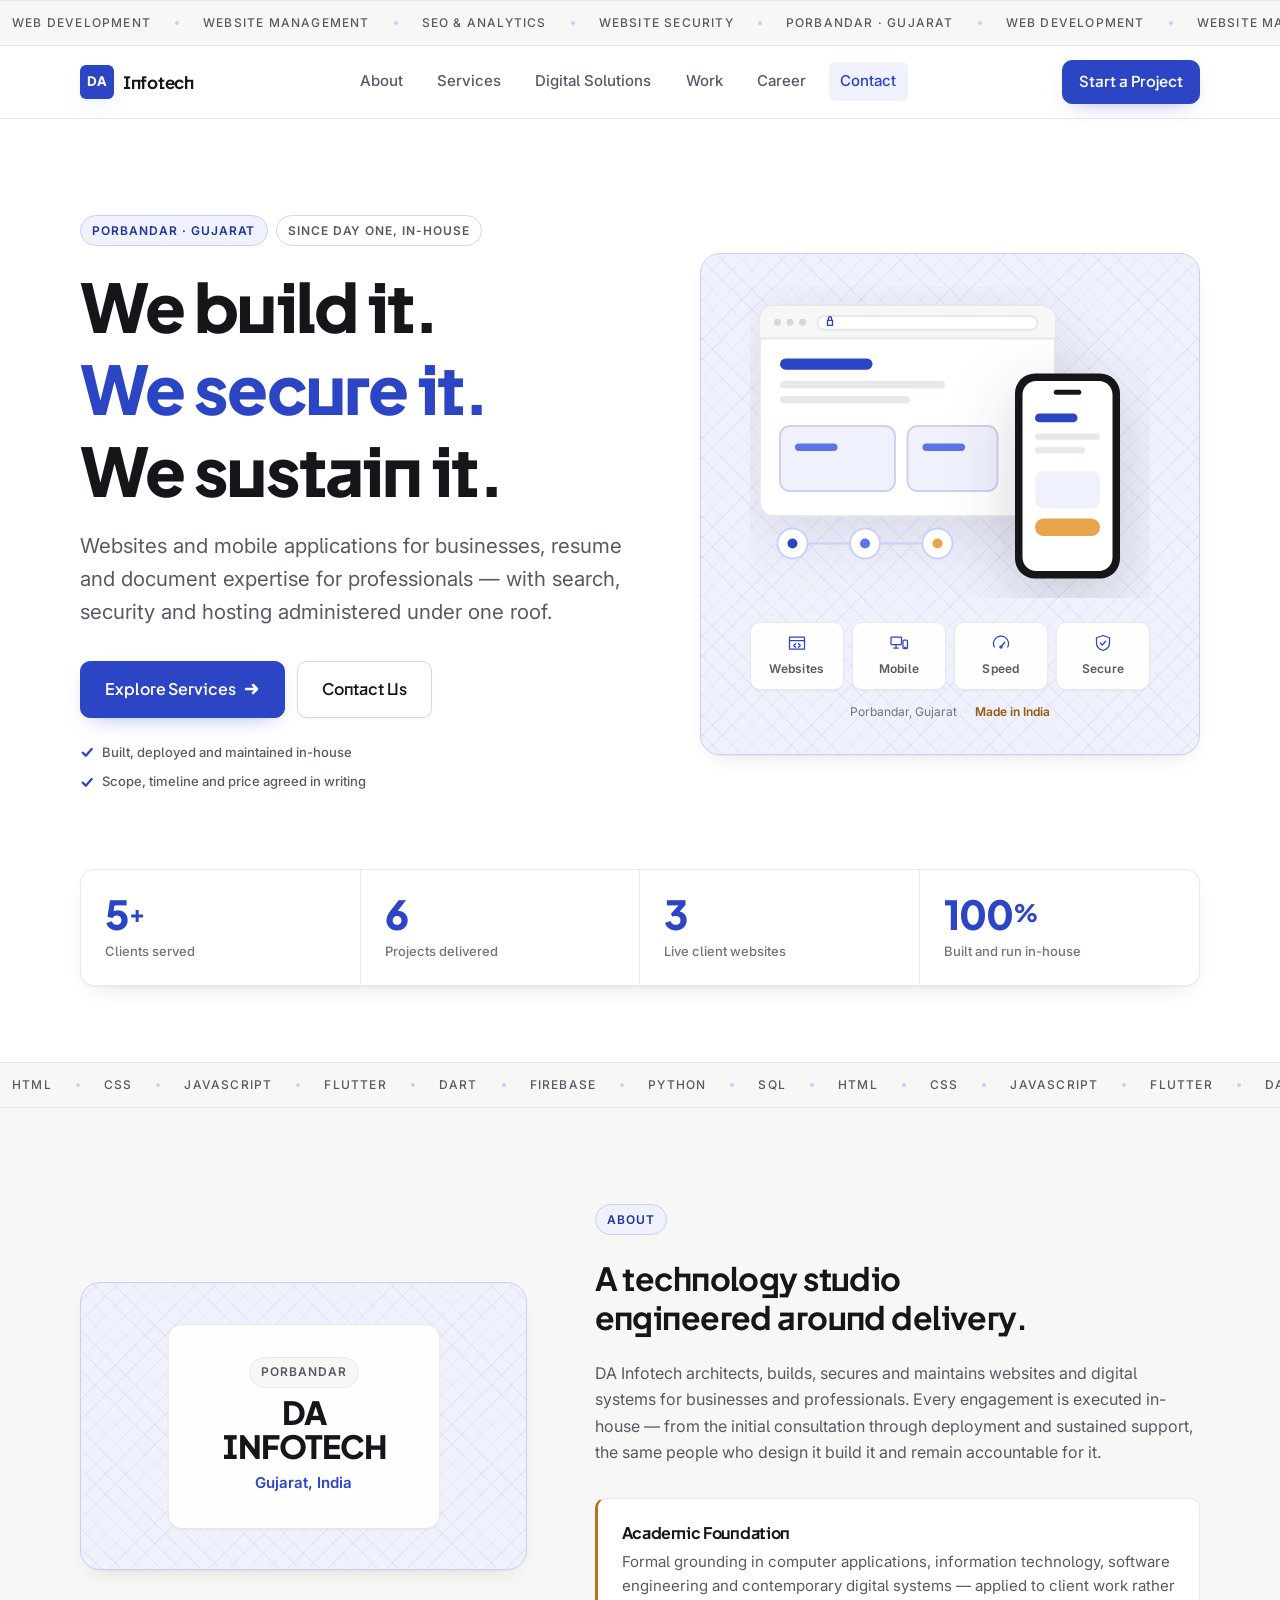
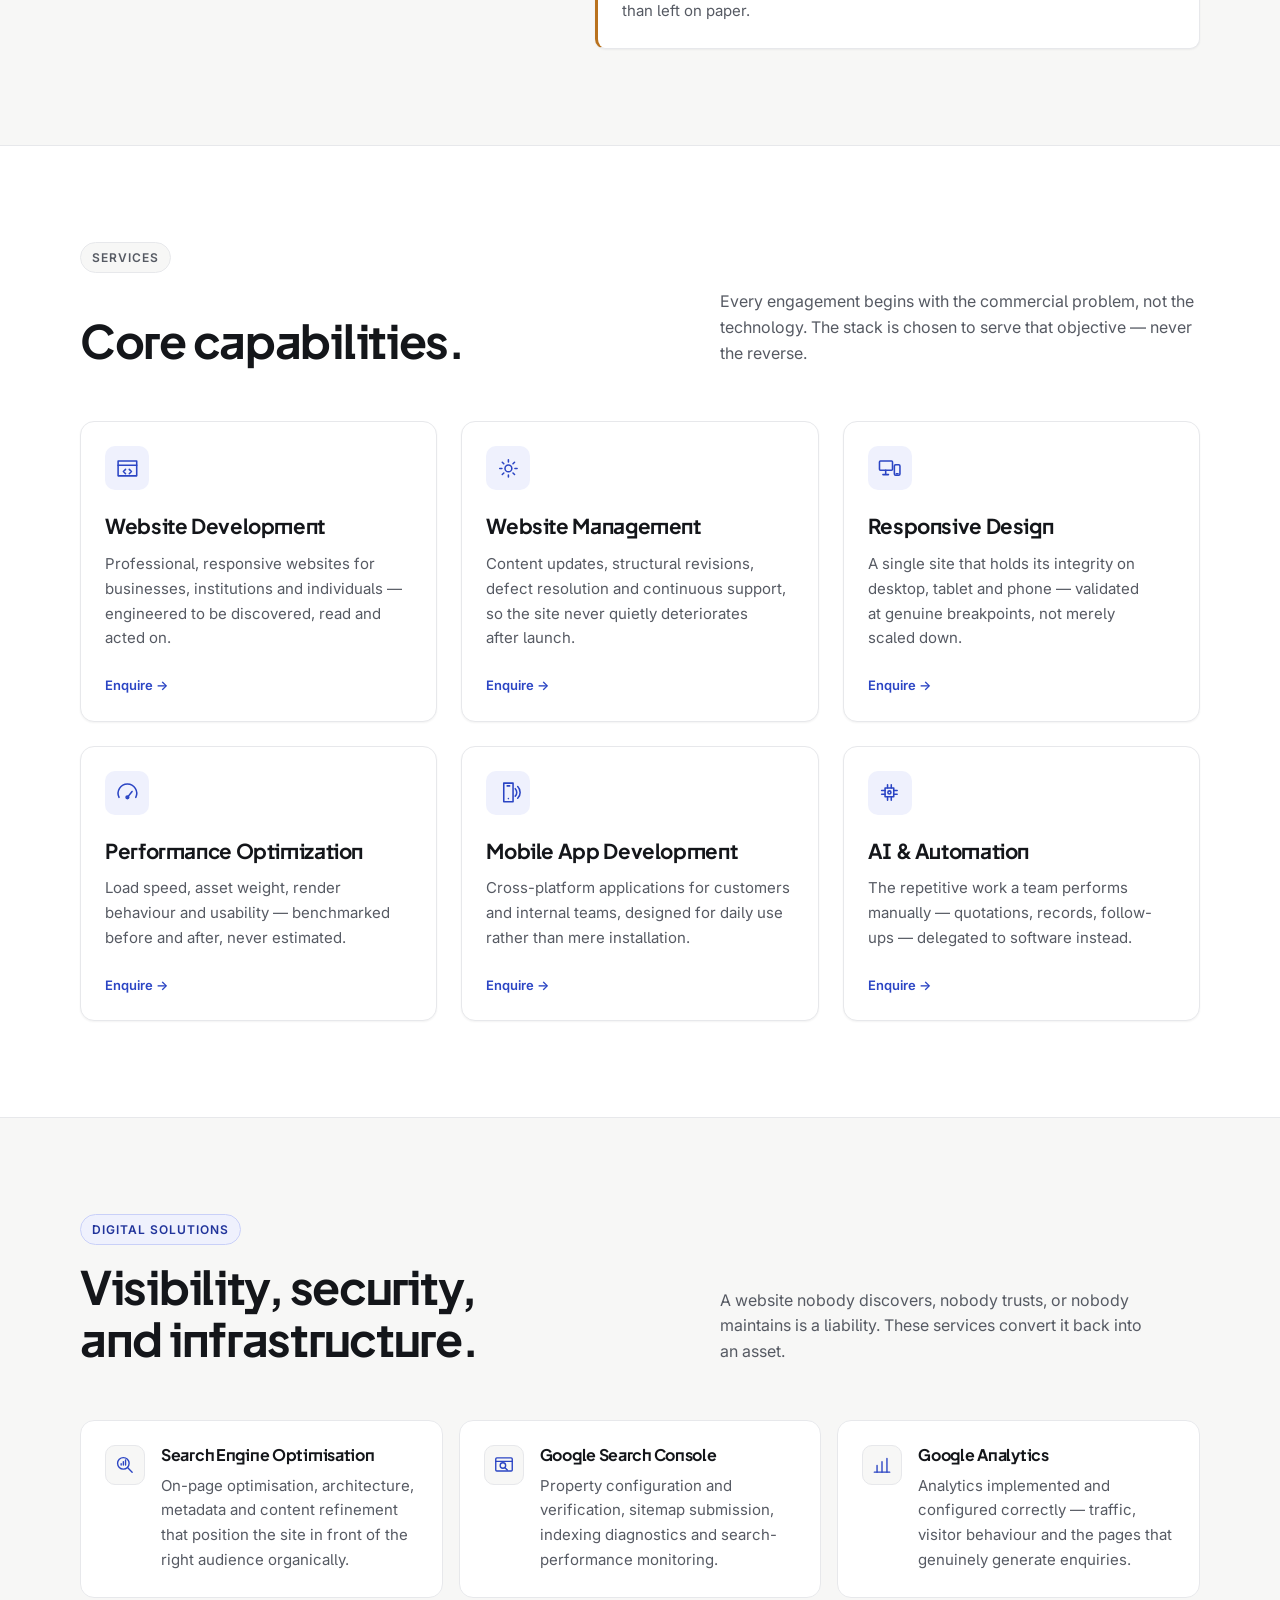
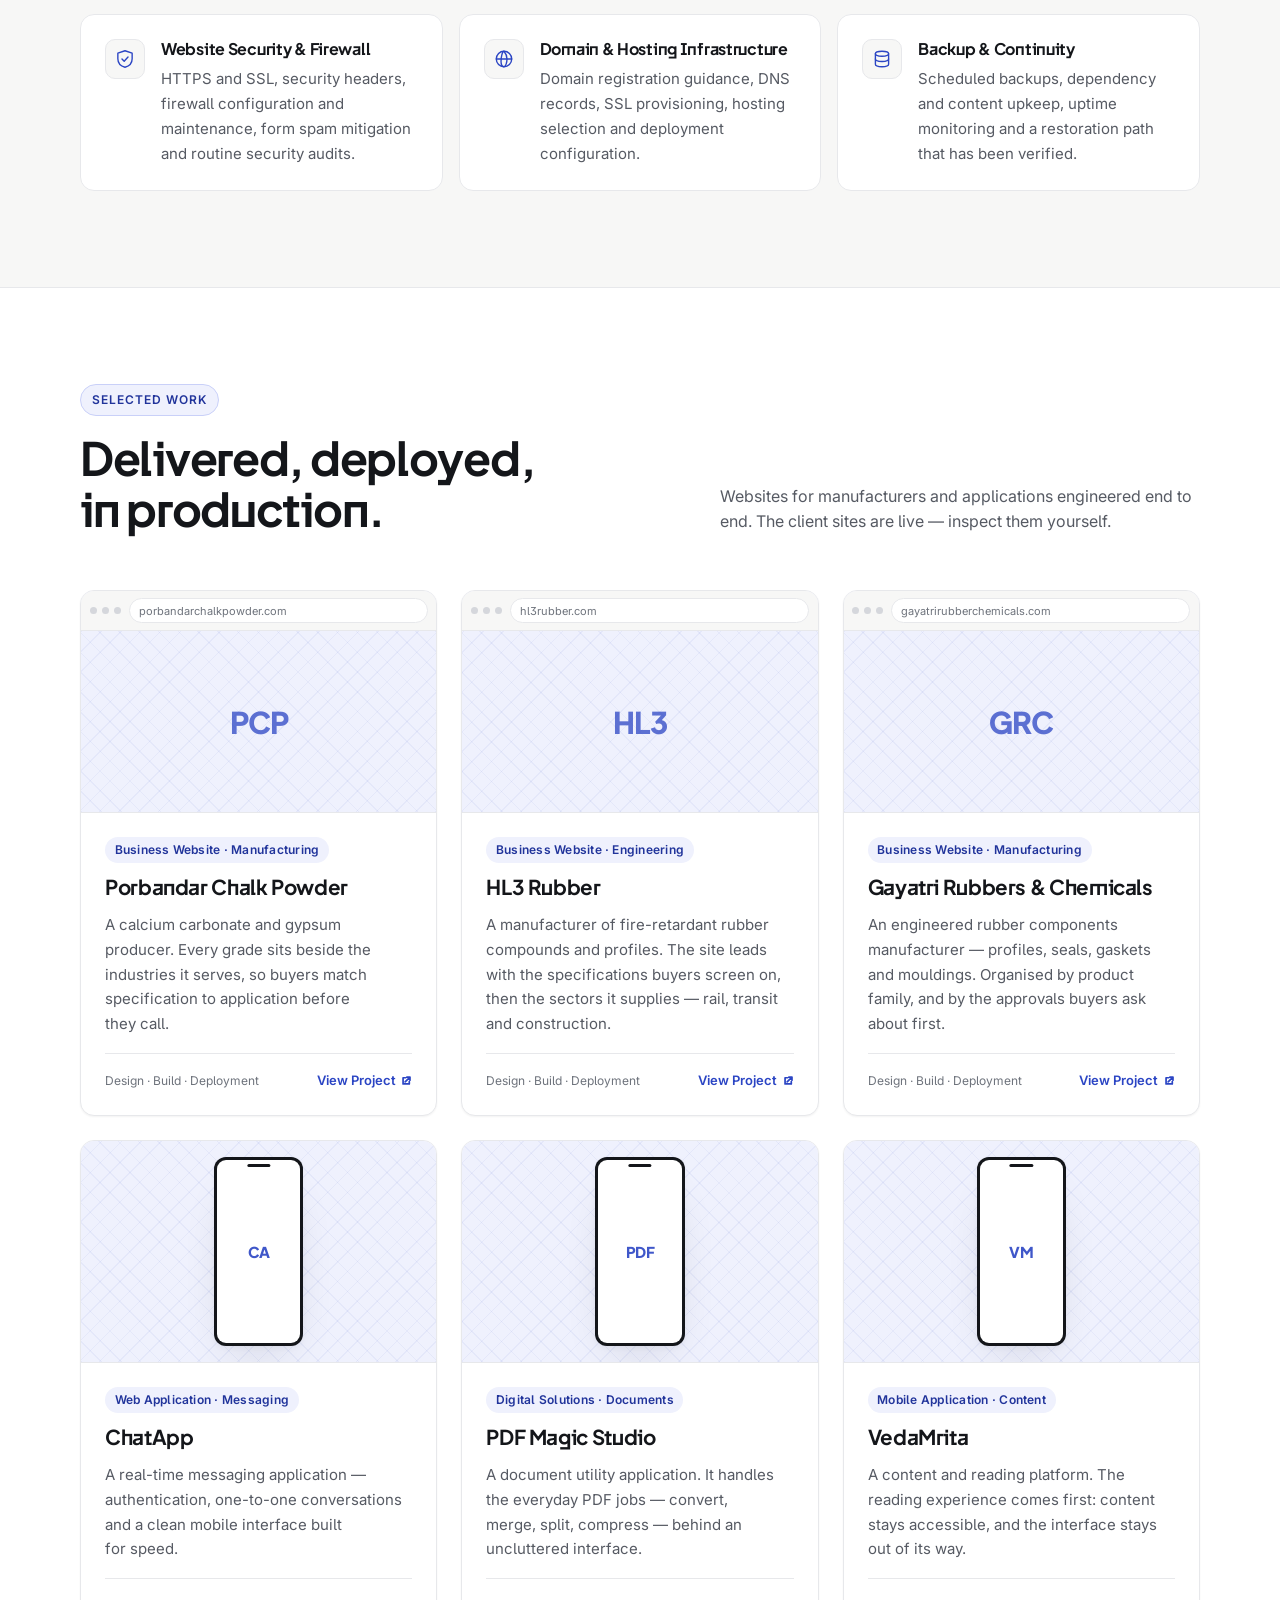
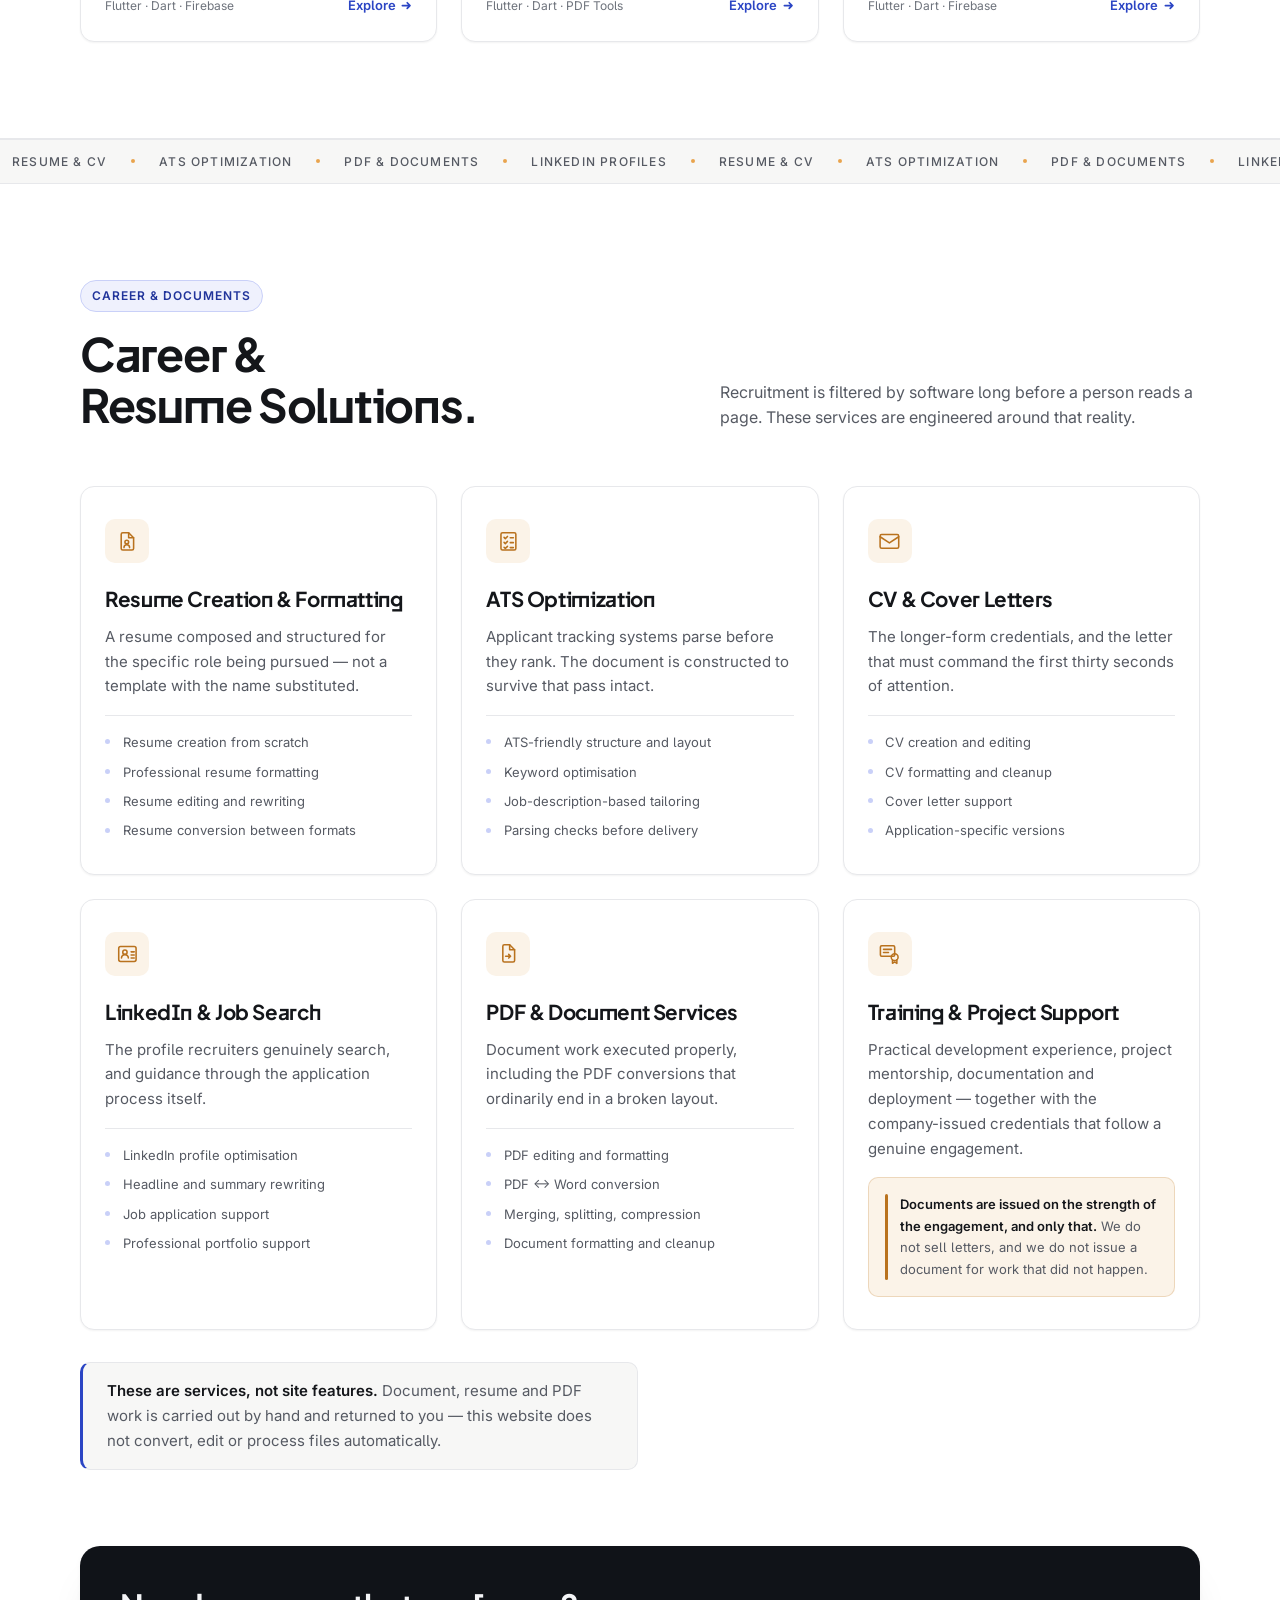
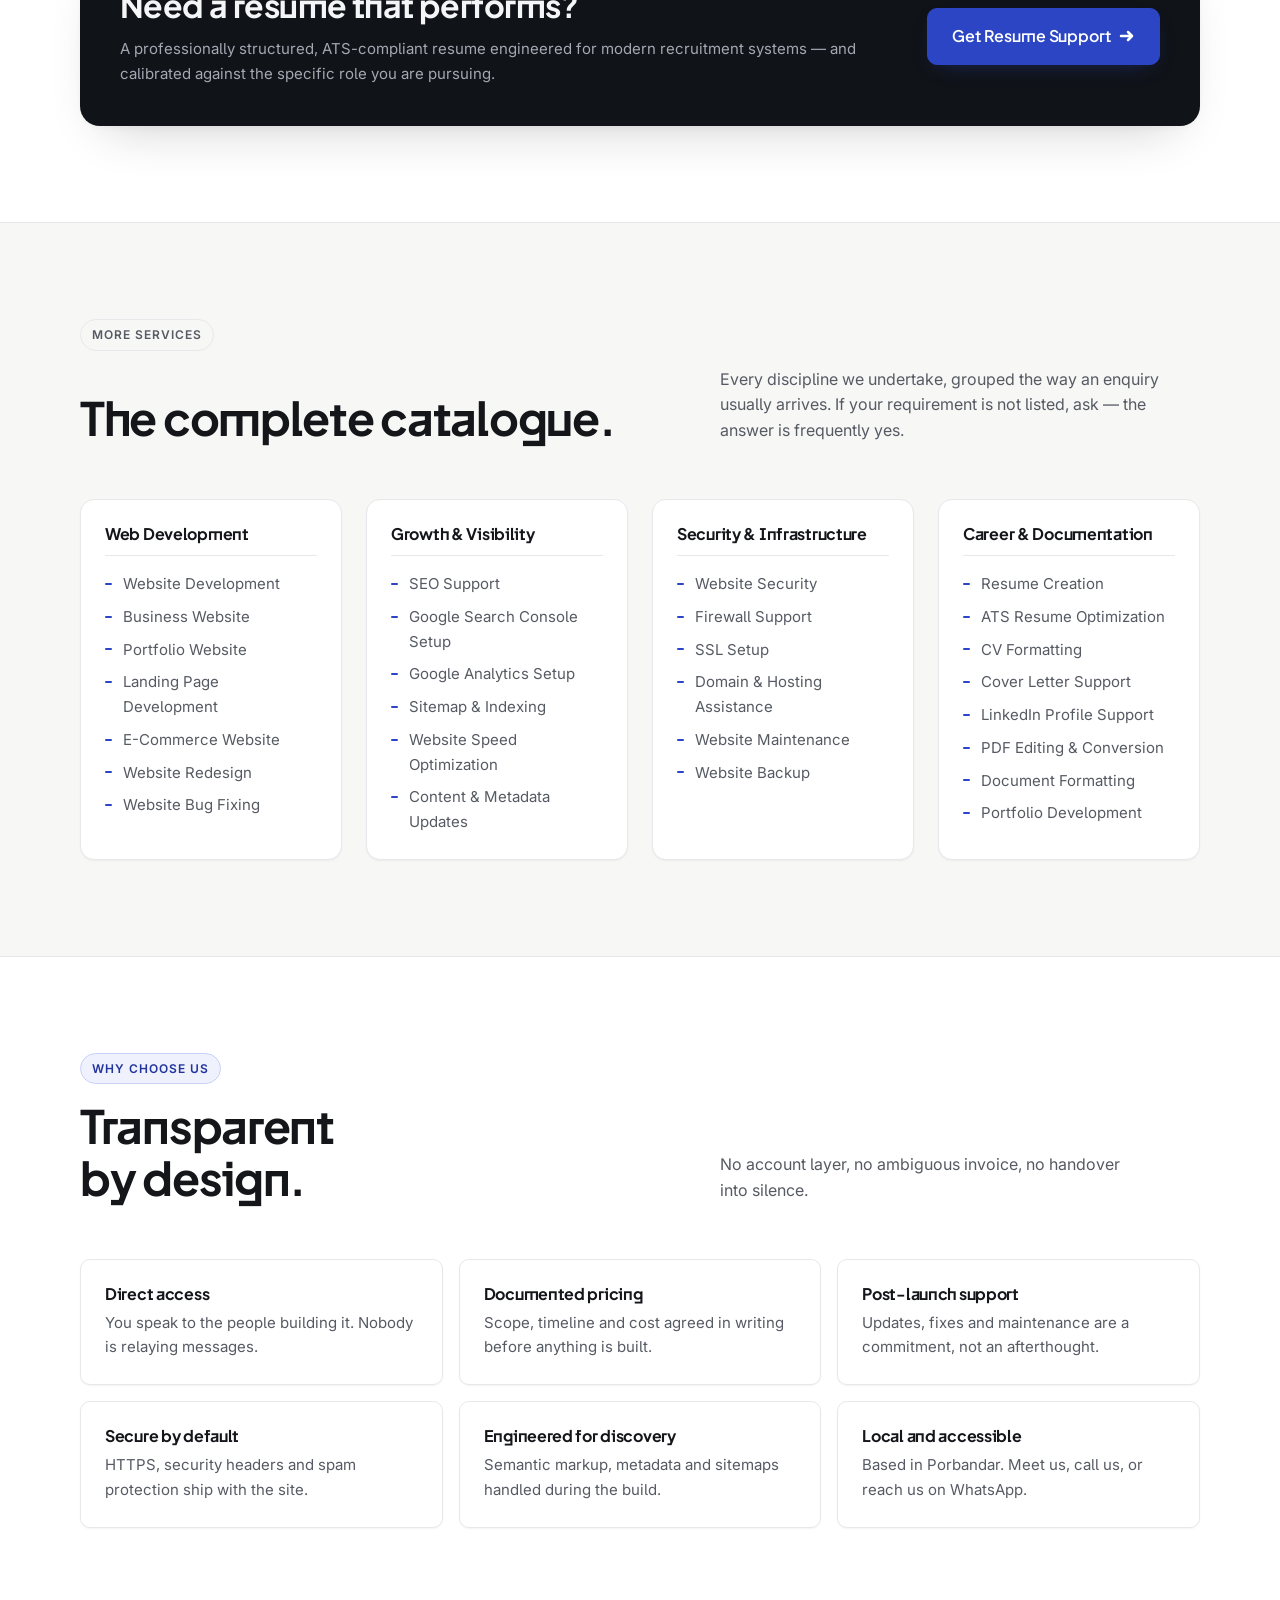
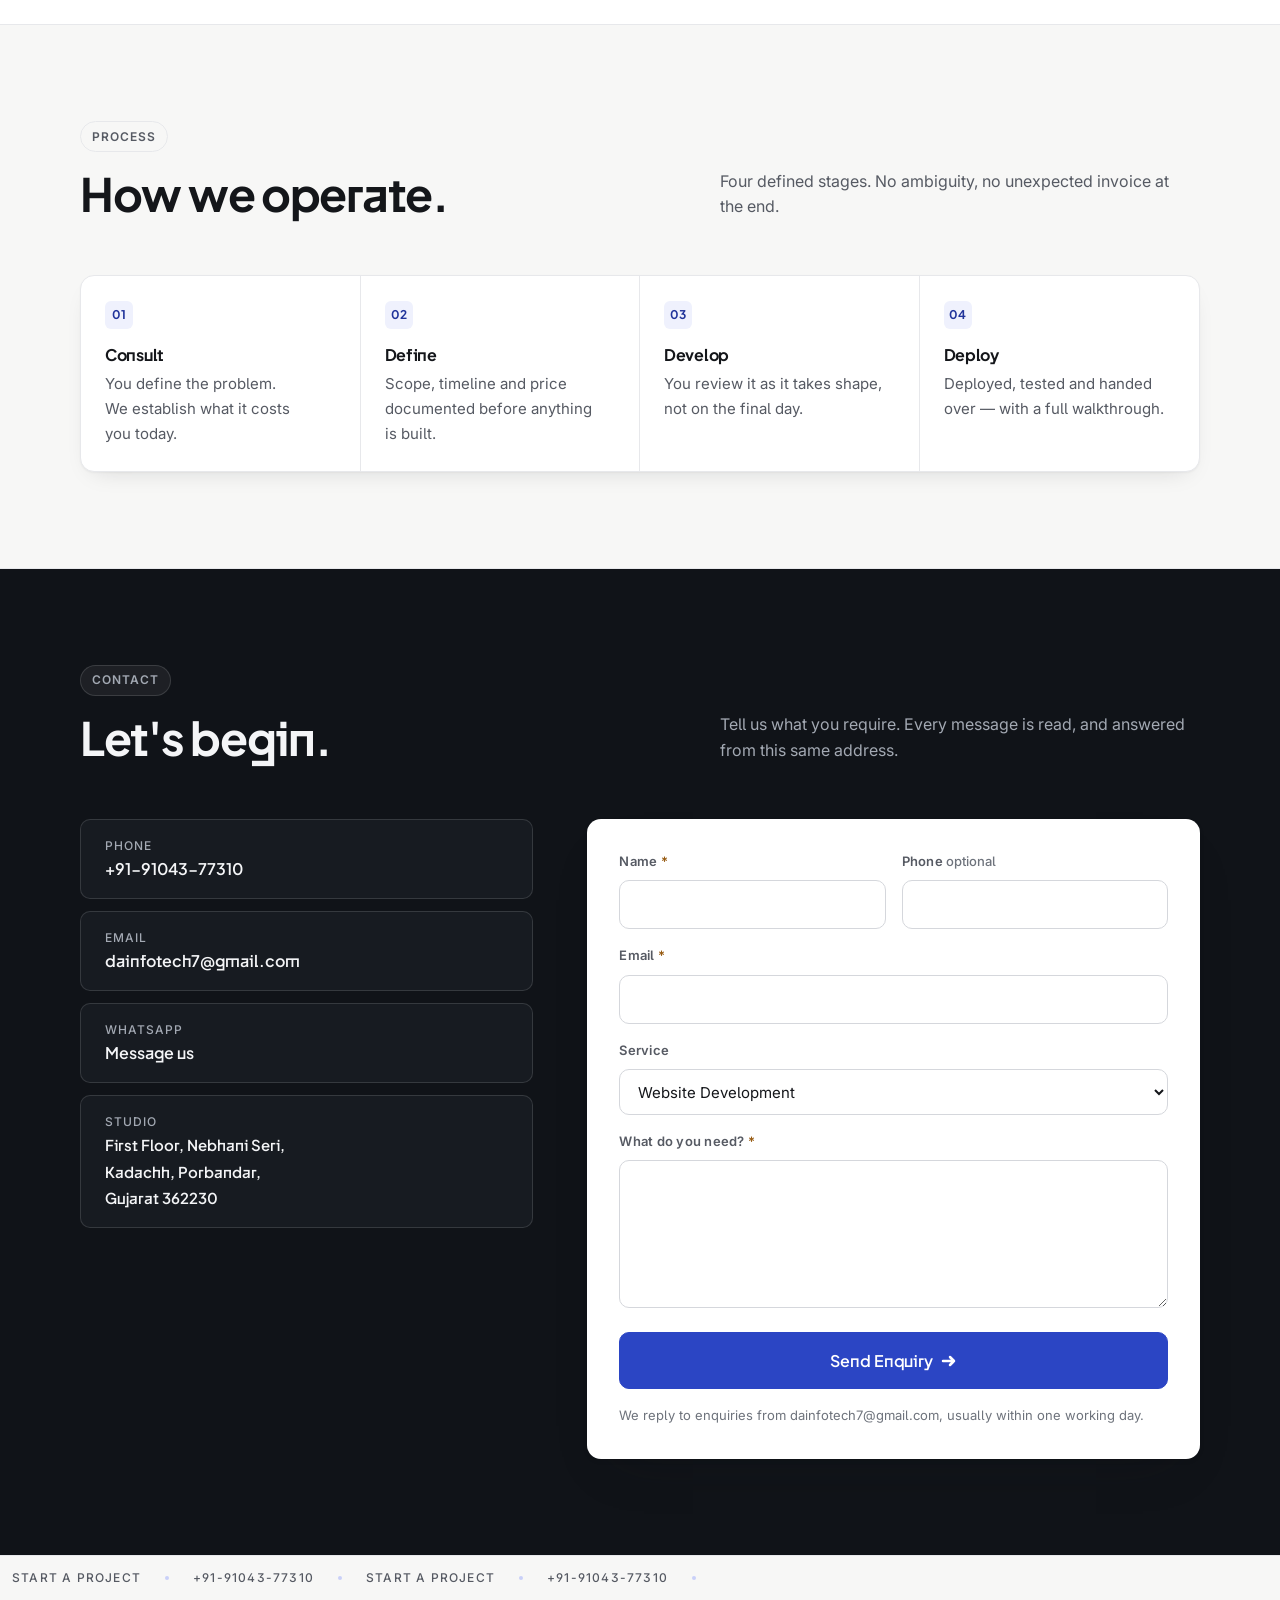
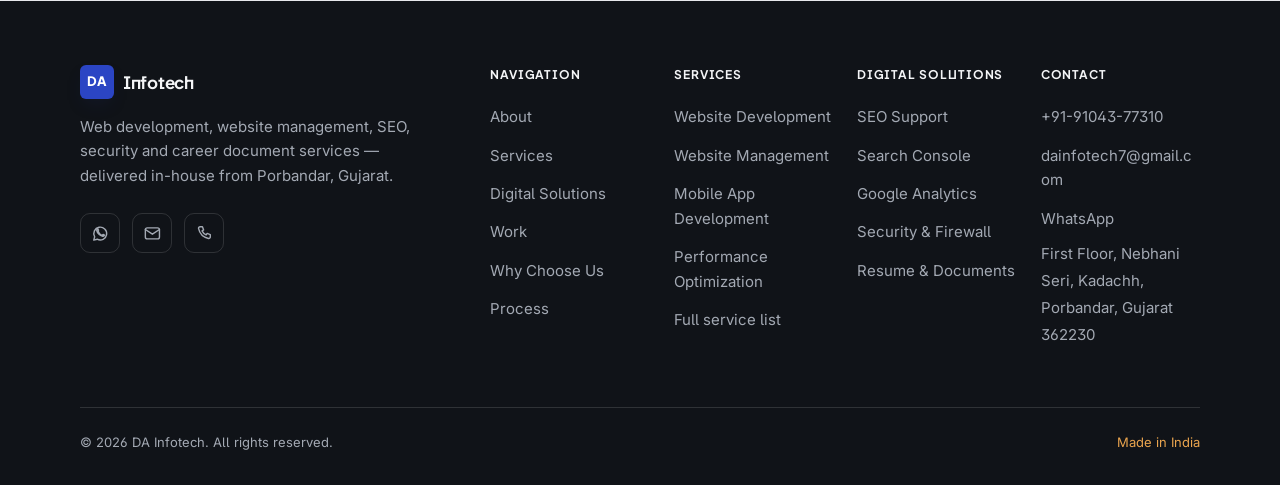
==== commit 97018941: "new" ====
--- a/index.html
+++ b/index.html
@@ -11,8 +11,8 @@
        ever hidden, and the page renders complete. -->
   <script>document.documentElement.classList.add('js');</script>
 
-  <title>DA Infotech — Web Development, Website Management, SEO &amp; Digital Services</title>
-  <meta name="description" content="Professional web development, website management, SEO, analytics, security and career document services for businesses and professionals. Based in Porbandar, Gujarat.">
+  <title>DA Infotech — Web Development, Website Management &amp; SEO</title>
+  <meta name="description" content="Web development, website management, SEO, analytics, security and career documentation — architected, deployed and sustained in-house in Porbandar, Gujarat.">
   <meta name="keywords" content="web development, website management, website maintenance, SEO services, Google Search Console, Google Analytics, website security, firewall support, domain and hosting, responsive web design, ATS resume, resume formatting, PDF editing, Porbandar, Gujarat">
   <meta name="author" content="DA Infotech">
   <meta name="robots" content="index, follow">
@@ -26,8 +26,8 @@
   <meta property="og:site_name" content="DA Infotech">
   <meta property="og:locale" content="en_IN">
   <meta property="og:url" content="https://da-infotech-website.vercel.app/">
-  <meta property="og:title" content="DA Infotech — Web Development, Website Management, SEO &amp; Digital Services">
-  <meta property="og:description" content="Professional web development, website management, SEO, analytics, security and career document services. Based in Porbandar, Gujarat.">
+  <meta property="og:title" content="DA Infotech — Web Development, Management &amp; Digital Infrastructure">
+  <meta property="og:description" content="Professional web development, website management, SEO, analytics, security and career documentation — architected, deployed and sustained in-house. Porbandar, Gujarat.">
   <!-- SHARE IMAGE — supply assets/images/og-cover.png at 1200x630, then
        uncomment. Left out rather than pointed at a file that does not exist:
        a 404 here is what most platforms render as a broken card.
@@ -37,8 +37,8 @@
   <meta property="og:image:alt" content="DA Infotech — digital solutions, Porbandar, Gujarat">
   -->
   <meta name="twitter:card" content="summary_large_image">
-  <meta name="twitter:title" content="DA Infotech — Web Development, Website Management, SEO &amp; Digital Services">
-  <meta name="twitter:description" content="Professional web development, website management, SEO, analytics, security and career document services. Based in Porbandar, Gujarat.">
+  <meta name="twitter:title" content="DA Infotech — Web Development, Management &amp; Digital Infrastructure">
+  <meta name="twitter:description" content="Professional web development, website management, SEO, analytics, security and career documentation — architected, deployed and sustained in-house. Porbandar, Gujarat.">
 
   <!-- GOOGLE SEARCH CONSOLE — Search Console → Add property → HTML tag will
        give you a content value. Paste it in and uncomment. Nothing here is
@@ -64,7 +64,7 @@
     "@context": "https://schema.org",
     "@type": "ProfessionalService",
     "name": "DA Infotech",
-    "description": "Web development, website management, SEO, analytics, website security, hosting support and career document services.",
+    "description": "Web development, website management, SEO, analytics, website security, hosting infrastructure and career documentation services — architected, deployed and sustained in-house.",
     "url": "https://da-infotech-website.vercel.app/",
     "email": "dainfotech7@gmail.com",
     "telephone": "+91-91043-77310",
@@ -192,16 +192,21 @@
               <span class="label label--paper">Since day one, in-house</span>
             </div>
 
+            <!-- Each line is a clipping box with a single moving child. The
+                 child starts a full line-height below its box and rises into
+                 it, so the text is uncovered rather than faded in. The mask is
+                 scoped to `.js` with the rest of the reveal system — without
+                 the script the lines simply sit at their final position. -->
             <h1 class="hero__title" data-reveal>
-              <span class="hero__line">We build it.</span>
-              <span class="hero__line"><span class="hero__line--go">We keep it</span></span>
-              <span class="hero__line"><span class="hero__line--ink">running.</span></span>
+              <span class="hero__line"><span class="hero__line__in">We build it.</span></span>
+              <span class="hero__line"><span class="hero__line__in hero__line--go">We secure it.</span></span>
+              <span class="hero__line"><span class="hero__line__in hero__line--ink">We sustain it.</span></span>
             </h1>
 
             <p class="lead hero__lead muted" data-reveal>
-              Websites and mobile apps for businesses, resume and document work
-              for professionals — with the search, security and hosting handled
-              in the same place.
+              Websites and mobile applications for businesses, resume and
+              document expertise for professionals — with search, security and
+              hosting administered under one roof.
             </p>
 
             <div class="hero__actions" data-reveal>
@@ -350,23 +355,49 @@
 
         </div>
 
-        <!-- Counts only. Nothing here claims traffic, revenue or results. -->
+        <!-- Counts only. Nothing here claims traffic, revenue or results, and
+             nothing here is a number a visitor cannot check on this page.
+
+             Three deliberate choices, all of them about not under-selling a
+             true figure:
+
+             1. Unpadded numerals. "03" reads as an index or a countdown and
+                carries visibly less weight than the same quantity set as "3" —
+                the leading zero is doing the opposite of what a proof band is
+                for. The padding was making the strongest evidence on the page
+                look like the weakest.
+             2. Ordered so the row does not open on its smallest figure. It now
+                runs offer → built → live → how it is run, which is a sentence
+                rather than a ranking, and the eye does not land on "3" first.
+             3. Every cell is now a delivery fact. "Core service areas" and
+                "Services offered" both counted the same menu, so half the band
+                was measuring what we sell rather than what we have finished —
+                and this band exists to answer "have they done this before".
+                The full menu is still on the page; the More Services section
+                lists it item by item, which is a stronger place to count it.
+
+             The row stays at four cells on purpose. Five would orphan one of
+             them on a second line at every breakpoint — four across on
+             desktop, two-by-two on mobile, both clean. -->
         <div class="stats" data-reveal-group>
           <div class="stat" data-reveal>
-            <p class="stat__num">03</p>
+            <p class="stat__num">5<span class="stat__plus">+</span></p>
+            <p class="stat__label">Clients served</p>
+          </div>
+          <div class="stat" data-reveal>
+            <p class="stat__num">6</p>
+            <p class="stat__label">Projects delivered</p>
+          </div>
+          <div class="stat" data-reveal>
+            <p class="stat__num">3</p>
             <p class="stat__label">Live client websites</p>
           </div>
           <div class="stat" data-reveal>
-            <p class="stat__num">06</p>
-            <p class="stat__label">Projects delivered</p>
-          </div>
-          <div class="stat" data-reveal>
-            <p class="stat__num">09</p>
-            <p class="stat__label">Core service areas</p>
-          </div>
-          <div class="stat" data-reveal>
-            <p class="stat__num">20<span class="stat__plus">+</span></p>
-            <p class="stat__label">Services offered</p>
+            <!-- .stat__plus is presentational — a smaller, raised trailing
+                 glyph. It sets the % here for the same reason it sets the +
+                 above: so the symbol does not compete with the numeral. -->
+            <p class="stat__num">100<span class="stat__plus">%</span></p>
+            <p class="stat__label">Built and run in-house</p>
           </div>
         </div>
       </div>
@@ -420,22 +451,22 @@
           <div>
             <span class="label label--marigold">About</span>
             <h2 class="xl about__h" id="about-t">
-              A technology studio built around delivery.
+              A technology studio engineered around delivery.
             </h2>
             <p class="about__text muted">
-              DA Infotech designs, builds, secures and maintains websites and
-              digital systems for businesses and professionals. Work is handled
-              in-house from the first conversation through to deployment and
-              ongoing support — the same people plan it, build it and answer the
-              phone afterwards.
+              DA Infotech architects, builds, secures and maintains websites and
+              digital systems for businesses and professionals. Every engagement
+              is executed in-house — from the initial consultation through
+              deployment and sustained support, the same people who design it
+              build it and remain accountable for it.
             </p>
 
             <div class="about__note" data-reveal>
-              <h3 class="about__note-t">Academic Background</h3>
+              <h3 class="about__note-t">Academic Foundation</h3>
               <p>
-                Strong academic foundation in computer applications, information
-                technology, software development and modern digital
-                technologies — applied to client work rather than left on paper.
+                Formal grounding in computer applications, information
+                technology, software engineering and contemporary digital
+                systems — applied to client work rather than left on paper.
               </p>
             </div>
           </div>
@@ -453,10 +484,11 @@
         <header class="head" data-reveal>
           <span class="label">Services</span>
           <div class="head__row">
-            <h2 class="xxl head__title" id="services-t">What we actually do.</h2>
+            <h2 class="xxl head__title" id="services-t">Core capabilities.</h2>
             <p class="head__lead muted">
-              Every engagement starts with the business problem, not the
-              technology. The tools follow from that, never the other way round.
+              Every engagement begins with the commercial problem, not the
+              technology. The stack is chosen to serve that objective — never
+              the reverse.
             </p>
           </div>
         </header>
@@ -474,8 +506,8 @@
             </span>
             <h3 class="svc__title"><a href="#contact">Website Development</a></h3>
             <p class="svc__text">
-              Professional, responsive websites for businesses, organisations
-              and individuals — built to be found, read and acted on.
+              Professional, responsive websites for businesses, institutions
+              and individuals — engineered to be discovered, read and acted on.
             </p>
             <p class="svc__go">Enquire →</p>
           </li>
@@ -490,8 +522,9 @@
             </span>
             <h3 class="svc__title"><a href="#contact">Website Management</a></h3>
             <p class="svc__text">
-              Content updates, page changes, bug fixes and ongoing support, so
-              the site does not quietly go stale after launch.
+              Content updates, structural revisions, defect resolution and
+              continuous support, so the site never quietly deteriorates after
+              launch.
             </p>
             <p class="svc__go">Enquire →</p>
           </li>
@@ -508,8 +541,8 @@
             </span>
             <h3 class="svc__title"><a href="#contact">Responsive Design</a></h3>
             <p class="svc__text">
-              One site that holds together on a desktop, a tablet and a phone —
-              tested at real widths, not shrunk to fit.
+              A single site that holds its integrity on desktop, tablet and
+              phone — validated at genuine breakpoints, not merely scaled down.
             </p>
             <p class="svc__go">Enquire →</p>
           </li>
@@ -525,8 +558,8 @@
             </span>
             <h3 class="svc__title"><a href="#contact">Performance Optimization</a></h3>
             <p class="svc__text">
-              Loading speed, image weight, render behaviour and usability —
-              measured before and after, not guessed at.
+              Load speed, asset weight, render behaviour and usability —
+              benchmarked before and after, never estimated.
             </p>
             <p class="svc__go">Enquire →</p>
           </li>
@@ -542,8 +575,8 @@
             </span>
             <h3 class="svc__title"><a href="#contact">Mobile App Development</a></h3>
             <p class="svc__text">
-              Cross-platform applications for customers and for internal teams,
-              built to be used daily rather than just installed.
+              Cross-platform applications for customers and internal teams,
+              designed for daily use rather than mere installation.
             </p>
             <p class="svc__go">Enquire →</p>
           </li>
@@ -559,8 +592,8 @@
             </span>
             <h3 class="svc__title"><a href="#contact">AI &amp; Automation</a></h3>
             <p class="svc__text">
-              The repetitive work a team does by hand — quotes, records,
-              follow-ups — handled by software instead.
+              The repetitive work a team performs manually — quotations,
+              records, follow-ups — delegated to software instead.
             </p>
             <p class="svc__go">Enquire →</p>
           </li>
@@ -578,10 +611,10 @@
         <header class="head" data-reveal>
           <span class="label label--peacock">Digital Solutions</span>
           <div class="head__row">
-            <h2 class="xxl head__title" id="solutions-t">Visibility, security,<br>and the plumbing.</h2>
+            <h2 class="xxl head__title" id="solutions-t">Visibility, security,<br>and infrastructure.</h2>
             <p class="head__lead muted">
-              A website that nobody finds, nobody trusts, or nobody maintains is
-              an expense. These are the services that stop that happening.
+              A website nobody discovers, nobody trusts, or nobody maintains is
+              a liability. These services convert it back into an asset.
             </p>
           </div>
         </header>
@@ -598,10 +631,10 @@
               </svg>
             </span>
             <div class="sol__body">
-              <h3 class="sol__title">SEO Support</h3>
+              <h3 class="sol__title">Search Engine Optimisation</h3>
               <p class="sol__text">
-                On-page optimisation, structure, metadata and content
-                improvements that help the right people find the site
+                On-page optimisation, architecture, metadata and content
+                refinement that position the site in front of the right audience
                 organically.
               </p>
             </div>
@@ -620,8 +653,8 @@
             <div class="sol__body">
               <h3 class="sol__title">Google Search Console</h3>
               <p class="sol__text">
-                Property setup and verification, sitemap submission, indexing
-                checks and search-performance monitoring.
+                Property configuration and verification, sitemap submission,
+                indexing diagnostics and search-performance monitoring.
               </p>
             </div>
           </li>
@@ -637,8 +670,9 @@
             <div class="sol__body">
               <h3 class="sol__title">Google Analytics</h3>
               <p class="sol__text">
-                Analytics installed and configured properly — traffic, visitor
-                behaviour and the pages that actually earn enquiries.
+                Analytics implemented and configured correctly — traffic,
+                visitor behaviour and the pages that genuinely generate
+                enquiries.
               </p>
             </div>
           </li>
@@ -655,7 +689,7 @@
               <h3 class="sol__title">Website Security &amp; Firewall</h3>
               <p class="sol__text">
                 HTTPS and SSL, security headers, firewall configuration and
-                support, form spam protection and routine security checks.
+                maintenance, form spam mitigation and routine security audits.
               </p>
             </div>
           </li>
@@ -670,10 +704,10 @@
               </svg>
             </span>
             <div class="sol__body">
-              <h3 class="sol__title">Domain &amp; Hosting Support</h3>
+              <h3 class="sol__title">Domain &amp; Hosting Infrastructure</h3>
               <p class="sol__text">
-                Domain registration guidance, DNS records, SSL, hosting choices
-                and deployment configuration.
+                Domain registration guidance, DNS records, SSL provisioning,
+                hosting selection and deployment configuration.
               </p>
             </div>
           </li>
@@ -688,10 +722,10 @@
               </svg>
             </span>
             <div class="sol__body">
-              <h3 class="sol__title">Backup &amp; Maintenance</h3>
+              <h3 class="sol__title">Backup &amp; Continuity</h3>
               <p class="sol__text">
-                Scheduled backups, dependency and content upkeep, uptime checks
-                and a restore path that has been tested.
+                Scheduled backups, dependency and content upkeep, uptime
+                monitoring and a restoration path that has been verified.
               </p>
             </div>
           </li>
@@ -714,10 +748,10 @@
         <header class="head" data-reveal>
           <span class="label label--marigold">Selected Work</span>
           <div class="head__row">
-            <h2 class="xxl head__title" id="work-t">Delivered, deployed,<br>in daily use.</h2>
+            <h2 class="xxl head__title" id="work-t">Delivered, deployed,<br>in production.</h2>
             <p class="head__lead muted">
-              Websites for manufacturers and applications built end to end. The
-              client sites are live — open them yourself.
+              Websites for manufacturers and applications engineered end to end.
+              The client sites are live — inspect them yourself.
             </p>
           </div>
         </header>
@@ -982,9 +1016,9 @@
         <header class="head" data-reveal>
           <span class="label label--peacock">Client Reviews</span>
           <div class="head__row">
-            <h2 class="xxl head__title" id="reviews-t">In their words.</h2>
+            <h2 class="xxl head__title" id="reviews-t">In their own words.</h2>
             <p class="head__lead muted">
-              Feedback from the businesses we build and maintain sites for.
+              Testimonials from the businesses whose sites we build and sustain.
             </p>
           </div>
         </header>
@@ -1085,8 +1119,8 @@
           <div class="head__row">
             <h2 class="xxl head__title" id="career-t">Career &amp;<br>Resume Solutions.</h2>
             <p class="head__lead muted">
-              Hiring is filtered by software before a person ever reads a page.
-              These services are built around that reality.
+              Recruitment is filtered by software long before a person reads a
+              page. These services are engineered around that reality.
             </p>
           </div>
         </header>
@@ -1105,8 +1139,8 @@
             </span>
             <h3 class="pack__title">Resume Creation &amp; Formatting</h3>
             <p class="pack__text">
-              A resume written and structured for the role being applied to,
-              not a template with the name swapped out.
+              A resume composed and structured for the specific role being
+              pursued — not a template with the name substituted.
             </p>
             <ul class="pack__list" role="list">
               <li>Resume creation from scratch</li>
@@ -1128,7 +1162,7 @@
             <h3 class="pack__title">ATS Optimization</h3>
             <p class="pack__text">
               Applicant tracking systems parse before they rank. The document is
-              built so it survives that pass intact.
+              constructed to survive that pass intact.
             </p>
             <ul class="pack__list" role="list">
               <li>ATS-friendly structure and layout</li>
@@ -1148,7 +1182,7 @@
             </span>
             <h3 class="pack__title">CV &amp; Cover Letters</h3>
             <p class="pack__text">
-              The longer-form documents, and the letter that has to earn the
+              The longer-form credentials, and the letter that must command the
               first thirty seconds of attention.
             </p>
             <ul class="pack__list" role="list">
@@ -1171,8 +1205,8 @@
             </span>
             <h3 class="pack__title">LinkedIn &amp; Job Search</h3>
             <p class="pack__text">
-              The profile recruiters actually search, and support through the
-              applying itself.
+              The profile recruiters genuinely search, and guidance through the
+              application process itself.
             </p>
             <ul class="pack__list" role="list">
               <li>LinkedIn profile optimisation</li>
@@ -1193,8 +1227,8 @@
             </span>
             <h3 class="pack__title">PDF &amp; Document Services</h3>
             <p class="pack__text">
-              Document work handled properly, including the PDF jobs that
-              usually end in a broken layout.
+              Document work executed properly, including the PDF conversions
+              that ordinarily end in a broken layout.
             </p>
             <ul class="pack__list" role="list">
               <li>PDF editing and formatting</li>
@@ -1216,9 +1250,9 @@
             </span>
             <h3 class="pack__title">Training &amp; Project Support</h3>
             <p class="pack__text">
-              Hands-on development experience, project guidance, documentation
-              and deployment — plus the company-issued documents that follow a
-              real engagement.
+              Practical development experience, project mentorship,
+              documentation and deployment — together with the company-issued
+              credentials that follow a genuine engagement.
             </p>
             <p class="pack__note">
               <span class="pack__note-bar" aria-hidden="true"></span>
@@ -1241,11 +1275,11 @@
         <!-- CTA -->
         <div class="cta" data-reveal>
           <div class="cta__body">
-            <h3 class="cta__title">Need help with your Resume?</h3>
+            <h3 class="cta__title">Need a resume that performs?</h3>
             <p class="cta__text">
-              Get a professionally structured, ATS-friendly resume designed for
-              modern hiring systems — reviewed against the role you are actually
-              applying for.
+              A professionally structured, ATS-compliant resume engineered for
+              modern recruitment systems — and calibrated against the specific
+              role you are pursuing.
             </p>
           </div>
           <a class="btn btn--lg btn--go" href="#contact" data-service="Resume / CV Services">
@@ -1273,10 +1307,11 @@
         <header class="head" data-reveal>
           <span class="label">More Services</span>
           <div class="head__row">
-            <h2 class="xxl head__title" id="more-t">The full list.</h2>
+            <h2 class="xxl head__title" id="more-t">The complete catalogue.</h2>
             <p class="head__lead muted">
-              Everything we take on, grouped the way an enquiry usually arrives.
-              If what you need is not here, ask — the answer is sometimes yes.
+              Every discipline we undertake, grouped the way an enquiry usually
+              arrives. If your requirement is not listed, ask — the answer is
+              frequently yes.
             </p>
           </div>
         </header>
@@ -1284,7 +1319,7 @@
         <div class="chips" data-reveal-group>
 
           <div class="chips__col" data-reveal>
-            <h3 class="chips__h">Websites</h3>
+            <h3 class="chips__h">Web Development</h3>
             <ul class="chips__list" role="list">
               <li>Website Development</li>
               <li>Business Website</li>
@@ -1321,7 +1356,7 @@
           </div>
 
           <div class="chips__col" data-reveal>
-            <h3 class="chips__h">Documents &amp; Career</h3>
+            <h3 class="chips__h">Career &amp; Documentation</h3>
             <ul class="chips__list" role="list">
               <li>Resume Creation</li>
               <li>ATS Resume Optimization</li>
@@ -1347,36 +1382,36 @@
         <header class="head" data-reveal>
           <span class="label label--peacock">Why Choose Us</span>
           <div class="head__row">
-            <h2 class="xxl head__title" id="why-t">Straightforward<br>to work with.</h2>
+            <h2 class="xxl head__title" id="why-t">Transparent<br>by design.</h2>
             <p class="head__lead muted">
-              No account layer, no mystery invoice, no handover into silence.
+              No account layer, no ambiguous invoice, no handover into silence.
             </p>
           </div>
         </header>
 
         <div class="why-grid" data-reveal-group>
           <div class="why" data-reveal>
-            <h3 class="why__title">Direct contact</h3>
-            <p class="why__text">You talk to the people building it. Nobody is relaying messages.</p>
+            <h3 class="why__title">Direct access</h3>
+            <p class="why__text">You speak to the people building it. Nobody is relaying messages.</p>
           </div>
           <div class="why" data-reveal>
-            <h3 class="why__title">Priced in writing</h3>
-            <p class="why__text">Scope, timeline and cost agreed before anything is built.</p>
+            <h3 class="why__title">Documented pricing</h3>
+            <p class="why__text">Scope, timeline and cost agreed in writing before anything is built.</p>
           </div>
           <div class="why" data-reveal>
-            <h3 class="why__title">Support after launch</h3>
-            <p class="why__text">Updates, fixes and maintenance are a service, not an afterthought.</p>
+            <h3 class="why__title">Post-launch support</h3>
+            <p class="why__text">Updates, fixes and maintenance are a commitment, not an afterthought.</p>
           </div>
           <div class="why" data-reveal>
             <h3 class="why__title">Secure by default</h3>
             <p class="why__text">HTTPS, security headers and spam protection ship with the site.</p>
           </div>
           <div class="why" data-reveal>
-            <h3 class="why__title">Built to be found</h3>
+            <h3 class="why__title">Engineered for discovery</h3>
             <p class="why__text">Semantic markup, metadata and sitemaps handled during the build.</p>
           </div>
           <div class="why" data-reveal>
-            <h3 class="why__title">Local and reachable</h3>
+            <h3 class="why__title">Local and accessible</h3>
             <p class="why__text">Based in Porbandar. Meet us, call us, or reach us on WhatsApp.</p>
           </div>
         </div>
@@ -1392,9 +1427,9 @@
         <header class="head" data-reveal>
           <span class="label">Process</span>
           <div class="head__row">
-            <h2 class="xxl head__title" id="process-t">How it goes.</h2>
+            <h2 class="xxl head__title" id="process-t">How we operate.</h2>
             <p class="head__lead muted">
-              Four steps. No mystery, no surprise invoice at the end.
+              Four defined stages. No ambiguity, no unexpected invoice at the end.
             </p>
           </div>
         </header>
@@ -1402,23 +1437,23 @@
         <ol class="steps" role="list" data-reveal-group>
           <li class="step" data-reveal>
             <p class="step__num">01</p>
-            <h3 class="step__title">Talk</h3>
-            <p class="step__text">You tell us the problem. We ask what it actually costs you today.</p>
+            <h3 class="step__title">Consult</h3>
+            <p class="step__text">You define the problem. We establish what it costs you today.</p>
           </li>
           <li class="step" data-reveal>
             <p class="step__num">02</p>
-            <h3 class="step__title">Plan</h3>
-            <p class="step__text">Scope, timeline and price in writing before anything is built.</p>
+            <h3 class="step__title">Define</h3>
+            <p class="step__text">Scope, timeline and price documented before anything is built.</p>
           </li>
           <li class="step" data-reveal>
             <p class="step__num">03</p>
-            <h3 class="step__title">Build</h3>
-            <p class="step__text">You see it as it comes together, not at the end.</p>
+            <h3 class="step__title">Develop</h3>
+            <p class="step__text">You review it as it takes shape, not on the final day.</p>
           </li>
           <li class="step" data-reveal>
             <p class="step__num">04</p>
-            <h3 class="step__title">Launch</h3>
-            <p class="step__text">Deployed, tested and handed over — with a walkthrough.</p>
+            <h3 class="step__title">Deploy</h3>
+            <p class="step__text">Deployed, tested and handed over — with a full walkthrough.</p>
           </li>
         </ol>
       </div>
@@ -1442,10 +1477,10 @@
         <header class="head" data-reveal>
           <span class="label label--marigold">Contact</span>
           <div class="head__row">
-            <h2 class="xxl head__title" id="contact-t">Let's start.</h2>
+            <h2 class="xxl head__title" id="contact-t">Let's begin.</h2>
             <p class="head__lead">
-              Tell us what you need. We read every message and reply from the
-              same address.
+              Tell us what you require. Every message is read, and answered from
+              this same address.
             </p>
           </div>
         </header>
@@ -1726,12 +1761,18 @@
 
       /* Siblings inside a group come in one after another rather than as a
          slab. Capped at 5 steps so a long list never runs to a second of
-         cumulative delay. */
+         cumulative delay.
+
+         animationDelay, not transitionDelay: the entrance is a keyframe
+         animation so that it cannot collide with the :hover transitions the
+         same cards declare — see the reveal-in block in main.css. Setting the
+         transition delay here would land on a property the entrance no longer
+         uses, and the stagger would silently flatten into a slab. */
       var group = el.closest('[data-reveal-group]');
       if (group) {
         var sibs = Array.prototype.slice.call(group.querySelectorAll('[data-reveal]'));
         var step = Math.min(sibs.indexOf(el), 5);
-        if (step > 0) el.style.transitionDelay = (step * 90) + 'ms';
+        if (step > 0) el.style.animationDelay = (step * 90) + 'ms';
       }
 
       el.classList.add('is-revealed');
--- a/css/main.css
+++ b/css/main.css
@@ -146,9 +146,24 @@
   /* ---- Motion ----------------------------------------------------------- */
   --t:      180ms cubic-bezier(0.22, 1, 0.36, 1);
   --t-slow: 320ms cubic-bezier(0.22, 1, 0.36, 1);
+
+  /* Hover is asymmetric on purpose. A pointer arriving is a deliberate act, so
+     the response is immediate; a pointer leaving is often incidental, so the
+     release is slower and the element is not snatched away from under it. Equal
+     in and out durations are what make an interface feel machine-timed. */
+  --t-in:   140ms cubic-bezier(0.34, 1.2, 0.64, 1);
+  --t-out:  260ms cubic-bezier(0.33, 0, 0.2, 1);
+
   /* Entrances get their own, longer curve — a near-expo ease-out, so movement
      arrives fast and settles slowly instead of gliding at a constant rate. */
   --t-reveal: 720ms cubic-bezier(0.16, 1, 0.3, 1);
+  /* Opacity resolves before travel does. The element is legible while it is
+     still settling, which is why a real entrance reads as arriving rather than
+     as sliding — matched durations produce the second. */
+  --t-fade:   460ms cubic-bezier(0.33, 0, 0.2, 1);
+  /* The masked headline lines. Longer than a card, because the distance
+     travelled is a whole line-height rather than a few pixels. */
+  --t-line:   940ms cubic-bezier(0.16, 1, 0.3, 1);
 }
 
 
@@ -340,8 +355,8 @@
   letter-spacing: -0.005em;
   text-decoration: none;
   white-space: nowrap;
-  transition: background-color var(--t), border-color var(--t),
-              box-shadow var(--t), transform var(--t), color var(--t);
+  transition: background-color var(--t-out), border-color var(--t-out),
+              box-shadow var(--t-out), transform var(--t-out), color var(--t-out);
 }
 
 .btn svg { width: 1em; height: 1em; flex: none; }
@@ -351,9 +366,19 @@
   border-color: var(--border-2);
   box-shadow: var(--sh-md);
   transform: translateY(-1px);
-}
-
-.btn:active { transform: translateY(0); box-shadow: var(--sh-sm); }
+  transition: background-color var(--t-in), border-color var(--t-in),
+              box-shadow var(--t-in), transform var(--t-in), color var(--t-in);
+}
+
+/* The press goes past the resting position, not back to it, and takes the
+   shadow down with it — the button is being pushed into the page rather than
+   returning to level. No duration: a press has to land on the same frame as
+   the finger, and any easing at all reads as lag. */
+.btn:active {
+  transform: translateY(1px);
+  box-shadow: var(--sh-sm);
+  transition-duration: 0ms;
+}
 
 /* The one filled button. Used for the single next step on the page. */
 .btn--go {
@@ -593,10 +618,14 @@
   font-size: var(--fs-sm);
   font-weight: 500;
   text-decoration: none;
-  transition: color var(--t), background-color var(--t);
-}
-
-.nav__link:hover { color: var(--text); background-color: var(--bg-subtle); }
+  transition: color var(--t-out), background-color var(--t-out);
+}
+
+.nav__link:hover {
+  color: var(--text);
+  background-color: var(--bg-subtle);
+  transition: color var(--t-in), background-color var(--t-in);
+}
 
 .nav__link.is-active { color: var(--accent); background-color: var(--accent-soft); }
 
@@ -663,7 +692,19 @@
   font-weight: 800;
 }
 
-.hero__line { display: block; }
+/* The clipping box. The padding/negative-margin pair widens the box by 0.14em
+   on each side without moving anything: `overflow: hidden` cuts at the padding
+   edge, so accents and descenders that sit outside a tight line box survive,
+   while the negative margin gives the space back to the layout. Clipping at
+   the content edge instead is what shears the tops off capitals. */
+.hero__line {
+  display: block;
+  overflow: hidden;
+  padding-block: 0.14em;
+  margin-block: -0.14em;
+}
+
+.hero__line__in { display: block; }
 
 /* No highlight boxes. The emphasis is the colour of the word itself. */
 .hero__line--go  { color: var(--accent); }
@@ -860,13 +901,16 @@
   border: 1px solid var(--border);
   border-radius: var(--r-lg);
   box-shadow: var(--sh-sm);
-  transition: transform var(--t), box-shadow var(--t), border-color var(--t);
+  /* Declared here, the slow curve owns the return trip; the :hover rule below
+     overrides it for the trip out. */
+  transition: transform var(--t-out), box-shadow var(--t-out), border-color var(--t-out);
 }
 
 .svc:hover {
   transform: translateY(-3px);
   border-color: var(--accent-line);
   box-shadow: var(--sh-lg);
+  transition: transform var(--t-in), box-shadow var(--t-in), border-color var(--t-in);
 }
 
 /* The card used to carry a counter opposite the icon. It numbered a set whose
@@ -911,10 +955,17 @@
   color: var(--accent);
   font-size: var(--fs-xs);
   font-weight: 600;
-  transition: transform var(--t);
-}
-
-.svc:hover .svc__go { transform: translateX(3px); }
+  transition: transform var(--t-out);
+}
+
+/* Slower than the card that carries it, and starting a beat later. One
+   interaction moving at two speeds is what gives it a sense of weight — when
+   every part of a hover fires at the same duration, the whole card reads as a
+   single flat image being nudged. */
+.svc:hover .svc__go {
+  transform: translateX(3px);
+  transition: transform var(--t-slow) 30ms;
+}
 
 
 /* ==========================================================================
@@ -1005,13 +1056,14 @@
   border-radius: var(--r-lg);
   box-shadow: var(--sh-sm);
   overflow: hidden;
-  transition: transform var(--t), box-shadow var(--t), border-color var(--t);
+  transition: transform var(--t-out), box-shadow var(--t-out), border-color var(--t-out);
 }
 
 .card:hover {
   transform: translateY(-4px);
   border-color: var(--accent-line);
   box-shadow: var(--sh-lg);
+  transition: transform var(--t-in), box-shadow var(--t-in), border-color var(--t-in);
 }
 
 /* A <span>, so it needs blockifying before aspect-ratio and overflow apply.
@@ -1061,6 +1113,15 @@
 
 .card__stage { display: block; position: relative; flex: 1 1 auto; overflow: hidden; }
 
+/* The slowest thing in the card, by a wide margin: the frame lifts in 140ms
+   and the image behind it is still easing four times longer. 2.8% is under
+   the threshold where a screenshot starts to look soft — it is meant to be
+   noticed at the edges of the crop, not watched. Both this element and its
+   parent clip, so nothing escapes the card. */
+.card__stage { transition: transform 620ms cubic-bezier(0.16, 1, 0.3, 1); }
+
+.card:hover .card__stage { transform: scale(1.028); }
+
 /* --- App cards: a phone centred in the same 16:10 box ------------------------ */
 .card__visual--app { display: grid; place-items: center; padding: var(--s-4); }
 
@@ -1193,12 +1254,15 @@
   color: var(--accent);
   font-size: var(--fs-xs);
   font-weight: 600;
-  transition: transform var(--t);
+  transition: transform var(--t-out);
 }
 
 .card__go svg { width: 0.85em; height: 0.85em; flex: none; }
 
-.card:hover .card__go { transform: translateX(3px); }
+.card:hover .card__go {
+  transform: translateX(3px);
+  transition: transform var(--t-slow) 30ms;
+}
 
 
 /* ==========================================================================
@@ -1902,16 +1966,88 @@
    nothing here can hide content from a visitor who never gets the script.
    ========================================================================== */
 
+/* 14px, not the 22 this started at. The distance is the part that gives a
+   canned entrance away: far enough to be watched and the element reads as
+   arriving from off-screen, which nothing on a page actually does. Short
+   enough and the movement is felt rather than followed, which is the whole
+   effect. Opacity runs on its own shorter curve — see --t-fade. */
+/* The entrance moves elements with `translate`, not `transform`, and the
+   reason is a collision rather than a preference. Cards, service tiles and
+   contact rows all carry [data-reveal] AND a :hover lift. Written as
+   `transform`, the revealed state — .js [data-reveal].is-revealed, three
+   selectors — outranks .card:hover at two, so the moment a card finished
+   revealing its hover lift was overridden to none and silently stopped
+   working. `translate` is its own property: it composes with whatever
+   `transform` the hover sets instead of replacing it, so both survive without
+   either rule needing to know about the other.
+
+   Older engines without independent transform properties ignore the translate
+   and still run the fade, which is the correct thing to lose. */
 .js [data-reveal] {
   opacity: 0;
-  transform: translate3d(0, 22px, 0);
-  transition: opacity var(--t-reveal), transform var(--t-reveal);
-}
-
+  translate: 0 14px;
+}
+
+/* The entrance runs as an animation, not a transition, and that is a
+   correctness fix rather than a style choice. Cards and tiles carry
+   [data-reveal] and a :hover lift at the same time, and `transition` is a
+   shorthand: whichever of the two rules lost the cascade had its entire
+   transition list erased. Written as a transition the entrance won, and every
+   hover on a revealed card changed state instantly with no easing at all.
+
+   `animation` and `transition` are separate properties that never overwrite
+   one another, so the entrance and the hover can both be declared without
+   either having to know the other exists. It also suits the job: an entrance
+   is a one-shot with a known start and end, which is what keyframes describe
+   and what a transition has to be tricked into. */
 .js [data-reveal].is-revealed {
+  animation: reveal-in var(--t-reveal) both;
+}
+
+/* Opacity is finished at 64% — the same 460/720 split the two curves used to
+   express — so the element is readable while it is still settling the last few
+   pixels. Arriving, not sliding. */
+@keyframes reveal-in {
+  0%   { opacity: 0; translate: 0 14px; }
+  64%  { opacity: 1; }
+  100% { opacity: 1; translate: none; }
+}
+
+/* The headline opts out of the shared entrance entirely — both halves of it.
+   The translate would move the same text the lines are already moving, and the
+   fade would undo the point of a mask: the effect is text being uncovered by a
+   fixed edge, which only reads if the text is at full opacity when it crosses
+   that edge. Fading it as well is the doubled-up tell.
+
+   Pinning opacity here also settles a collision with the group stagger. This
+   h1 is the second [data-reveal] inside .hero__grid, so the observer stamps an
+   inline 90ms transition-delay on it — but transition-delay is not inherited,
+   so the lines below would ignore it and start rising 90ms before the element
+   they sit in became visible. With nothing left on the h1 to transition, that
+   inline delay now has nothing to act on and the lines own the timing. */
+.js .hero__title[data-reveal],
+.js .hero__title[data-reveal].is-revealed {
   opacity: 1;
-  transform: none;
-}
+  translate: none;
+  animation: none;
+}
+
+.js .hero__title[data-reveal] .hero__line__in {
+  /* 120%, not 100%: the clipping box is 0.14em taller than the line on each
+     side, so a child displaced by exactly its own height still shows a sliver
+     inside that slack. */
+  transform: translate3d(0, 120%, 0);
+  transition: transform var(--t-line);
+}
+
+.js .hero__title.is-revealed .hero__line__in { transform: none; }
+
+/* Read in the order the eye reads them. The gap is deliberately shorter than
+   the 90ms used between cards — these are three parts of one sentence, not
+   three separate objects, and spacing them further apart breaks the phrase
+   into a list. */
+.js .hero__title[data-reveal] .hero__line:nth-child(2) .hero__line__in { transition-delay: 70ms; }
+.js .hero__title[data-reveal] .hero__line:nth-child(3) .hero__line__in { transition-delay: 140ms; }
 
 /* The two hero devices drift, slowly and barely — 8px over 3.6s. Enough to
    stop the panel reading as a flat placeholder, small enough that it never
@@ -2075,6 +2211,7 @@
 
   .card:hover .card__device { transform: none; }
   .card:hover .card__go { transform: none; }
+  .card:hover .card__stage { transform: none; }
   .svc:hover .svc__go { transform: none; }
 }
 
@@ -2100,10 +2237,28 @@
   /* Show the content outright rather than racing it in at 0.01ms. Both states
      are pinned, so an element is visible whether or not the observer ever
      reaches it. */
+  /* animation:none as well as the pinned values. The entrance is a keyframe
+     animation with `both` fill, so left running it would hold the 0% frame —
+     opacity 0 — through its delay and briefly hide content that this mode
+     exists to keep still and visible. */
   .js [data-reveal],
   .js [data-reveal].is-revealed {
     opacity: 1;
+    translate: none;
     transform: none;
     transition: none;
+    animation: none;
   }
-}
+
+  /* The masked headline is a second hidden state and needs pinning the same
+     way. Left out, the lines sit a full line-height below their clipping boxes
+     and the hero renders as three empty rows. */
+  .js .hero__title[data-reveal] .hero__line__in,
+  .js .hero__title.is-revealed .hero__line__in {
+    transform: none;
+    transition: none;
+    transition-delay: 0ms;
+  }
+
+  .card:hover .card__stage { transform: none; }
+}
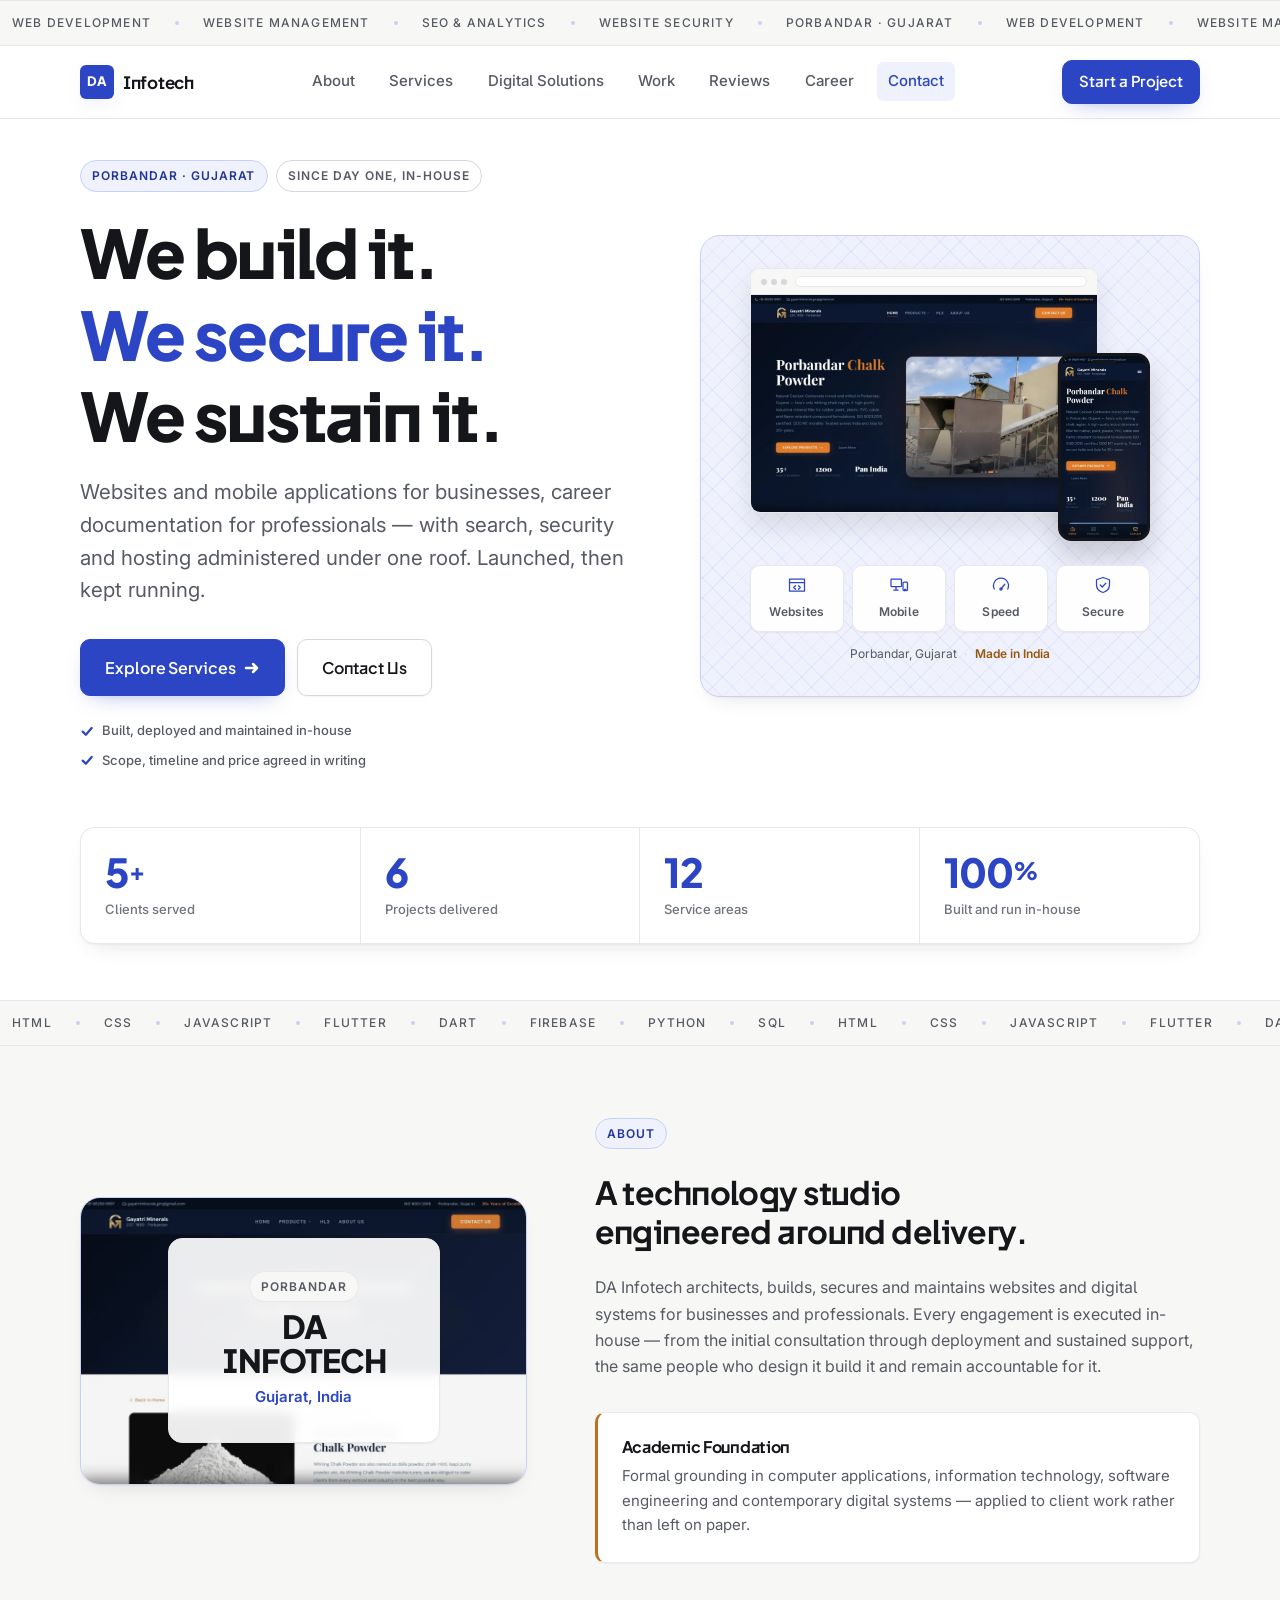
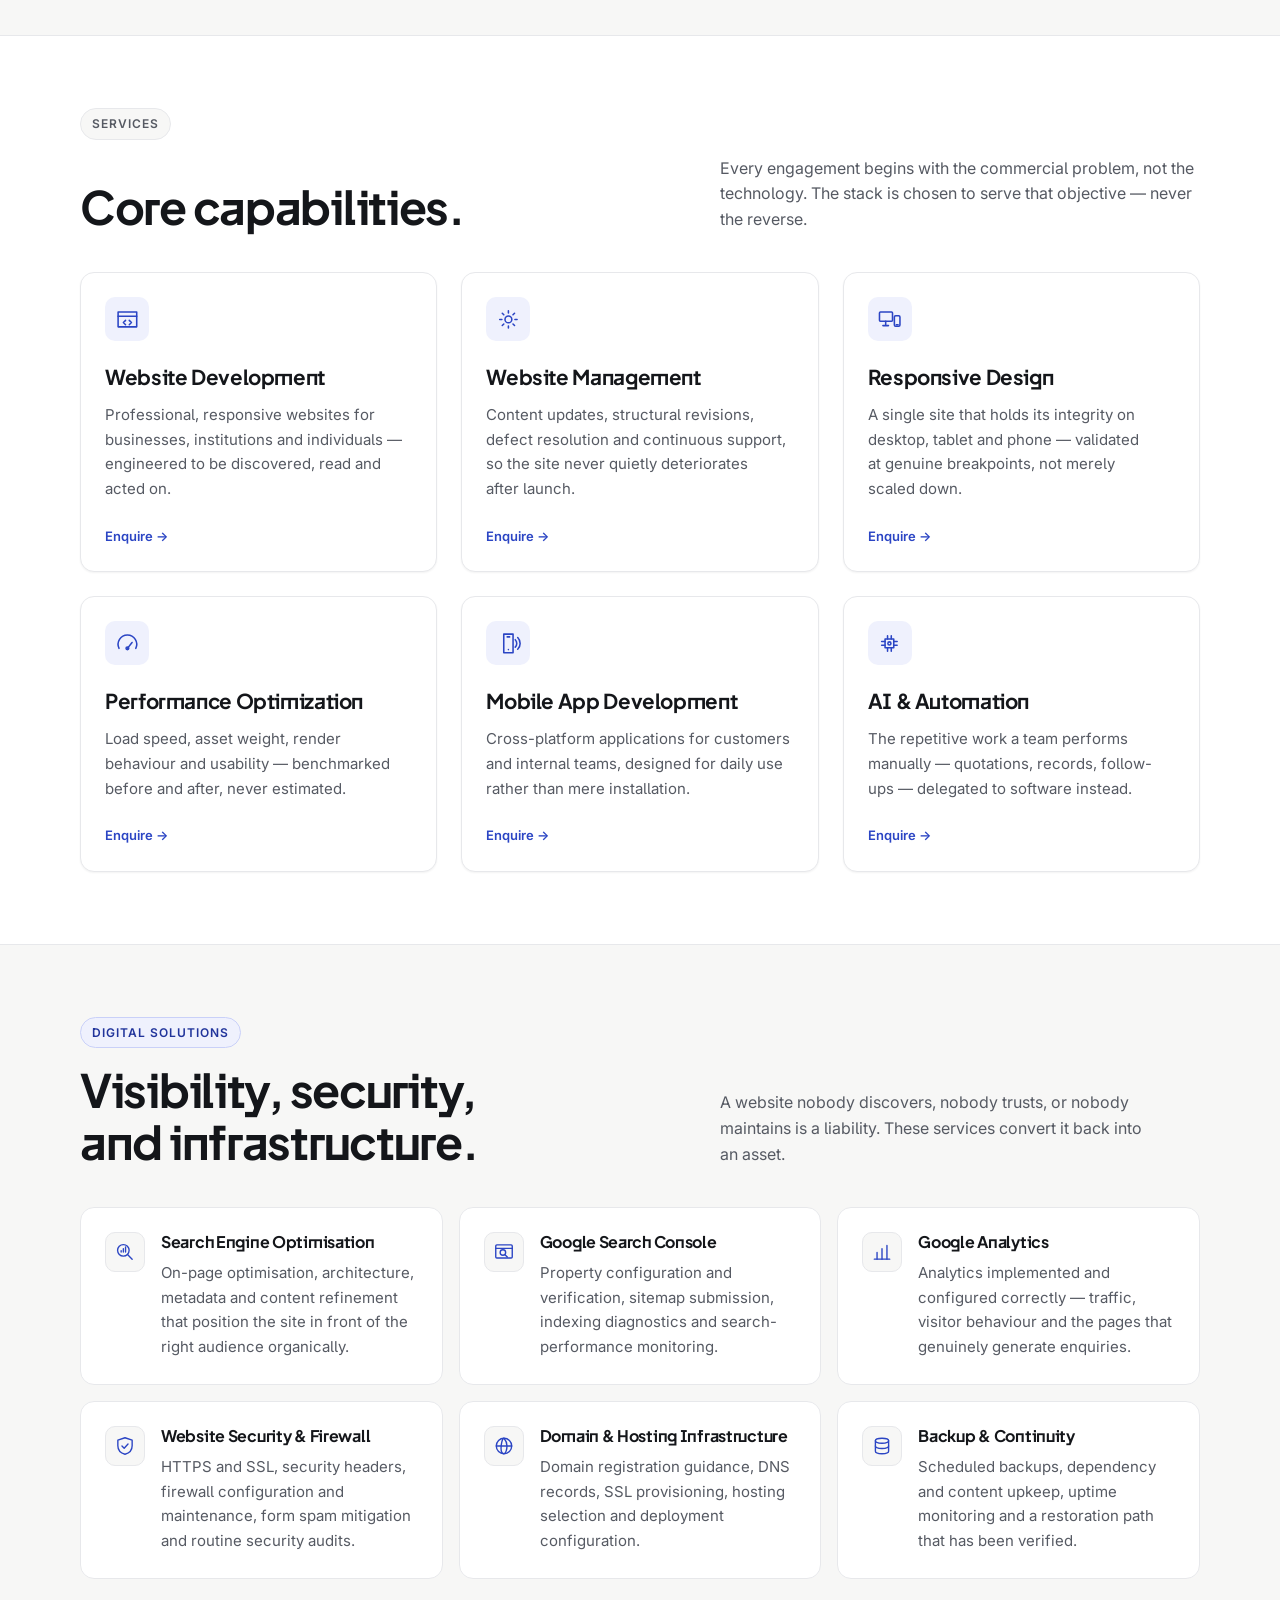
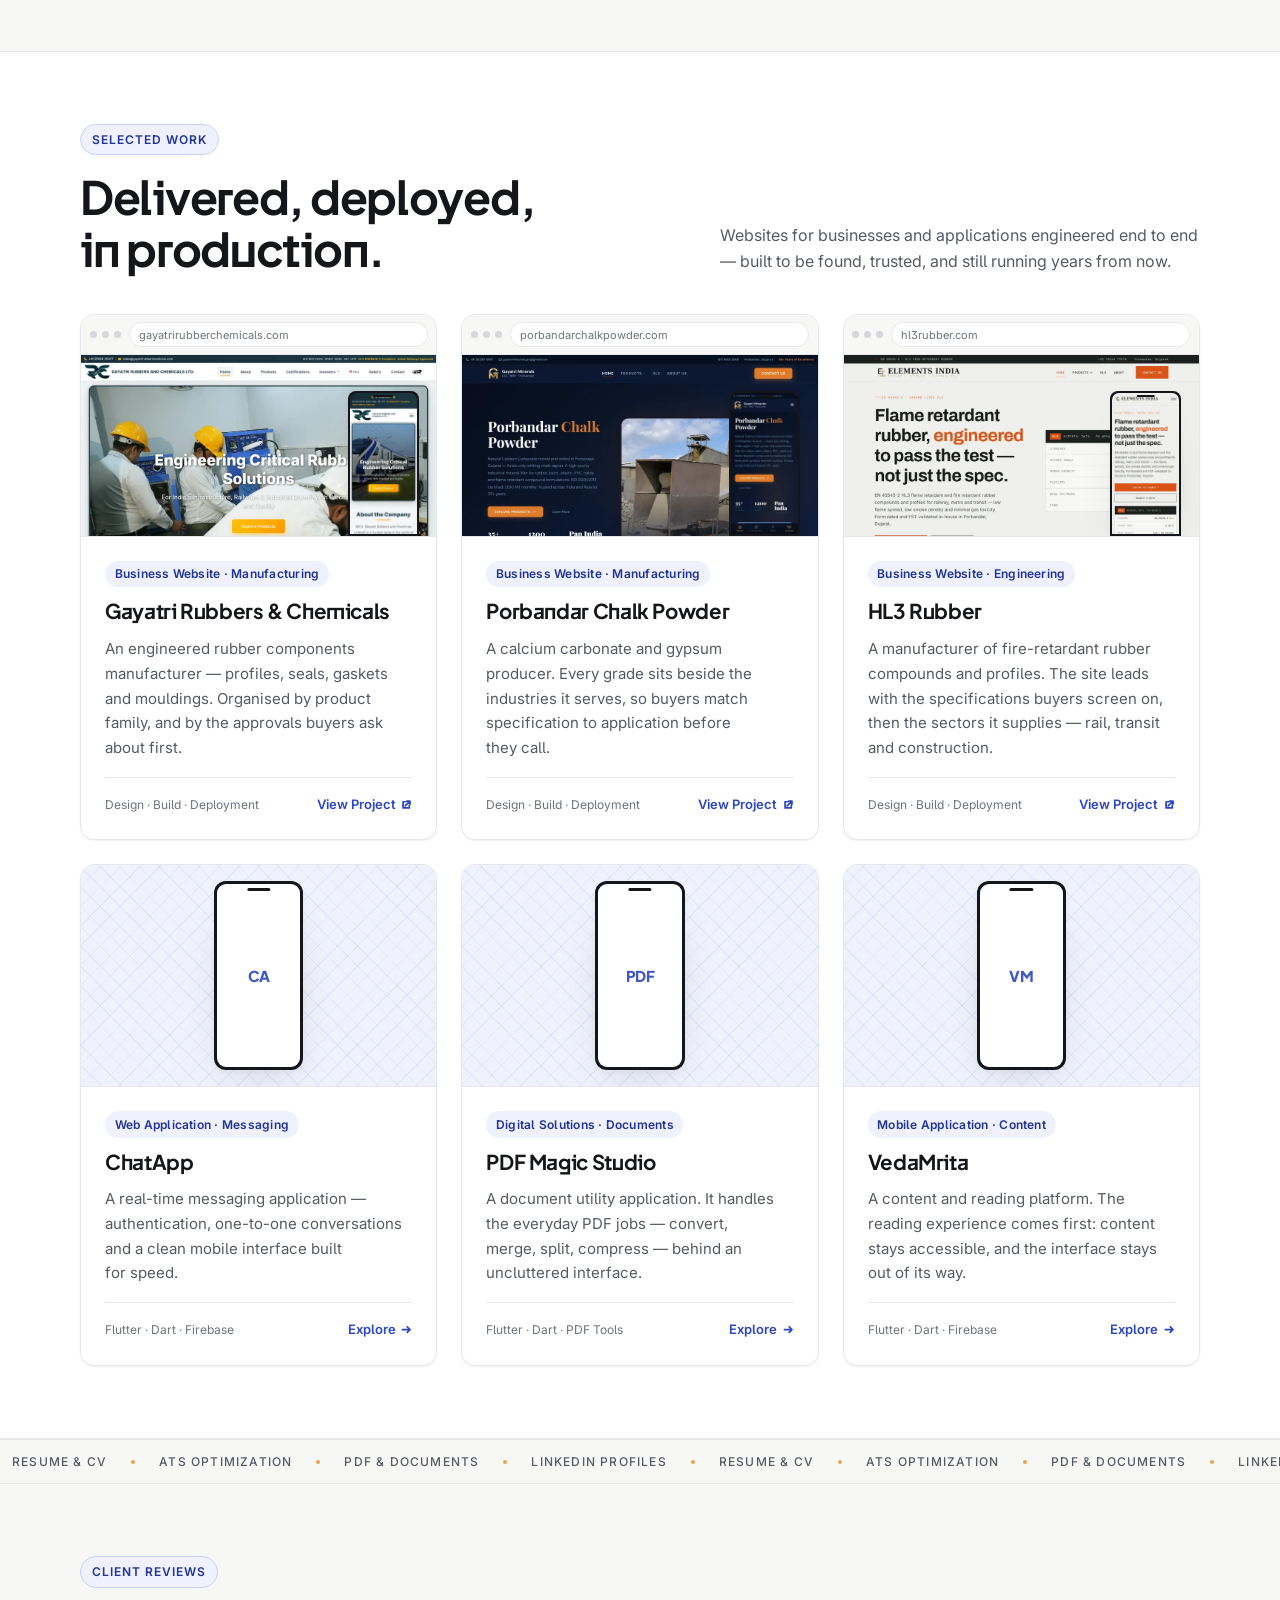
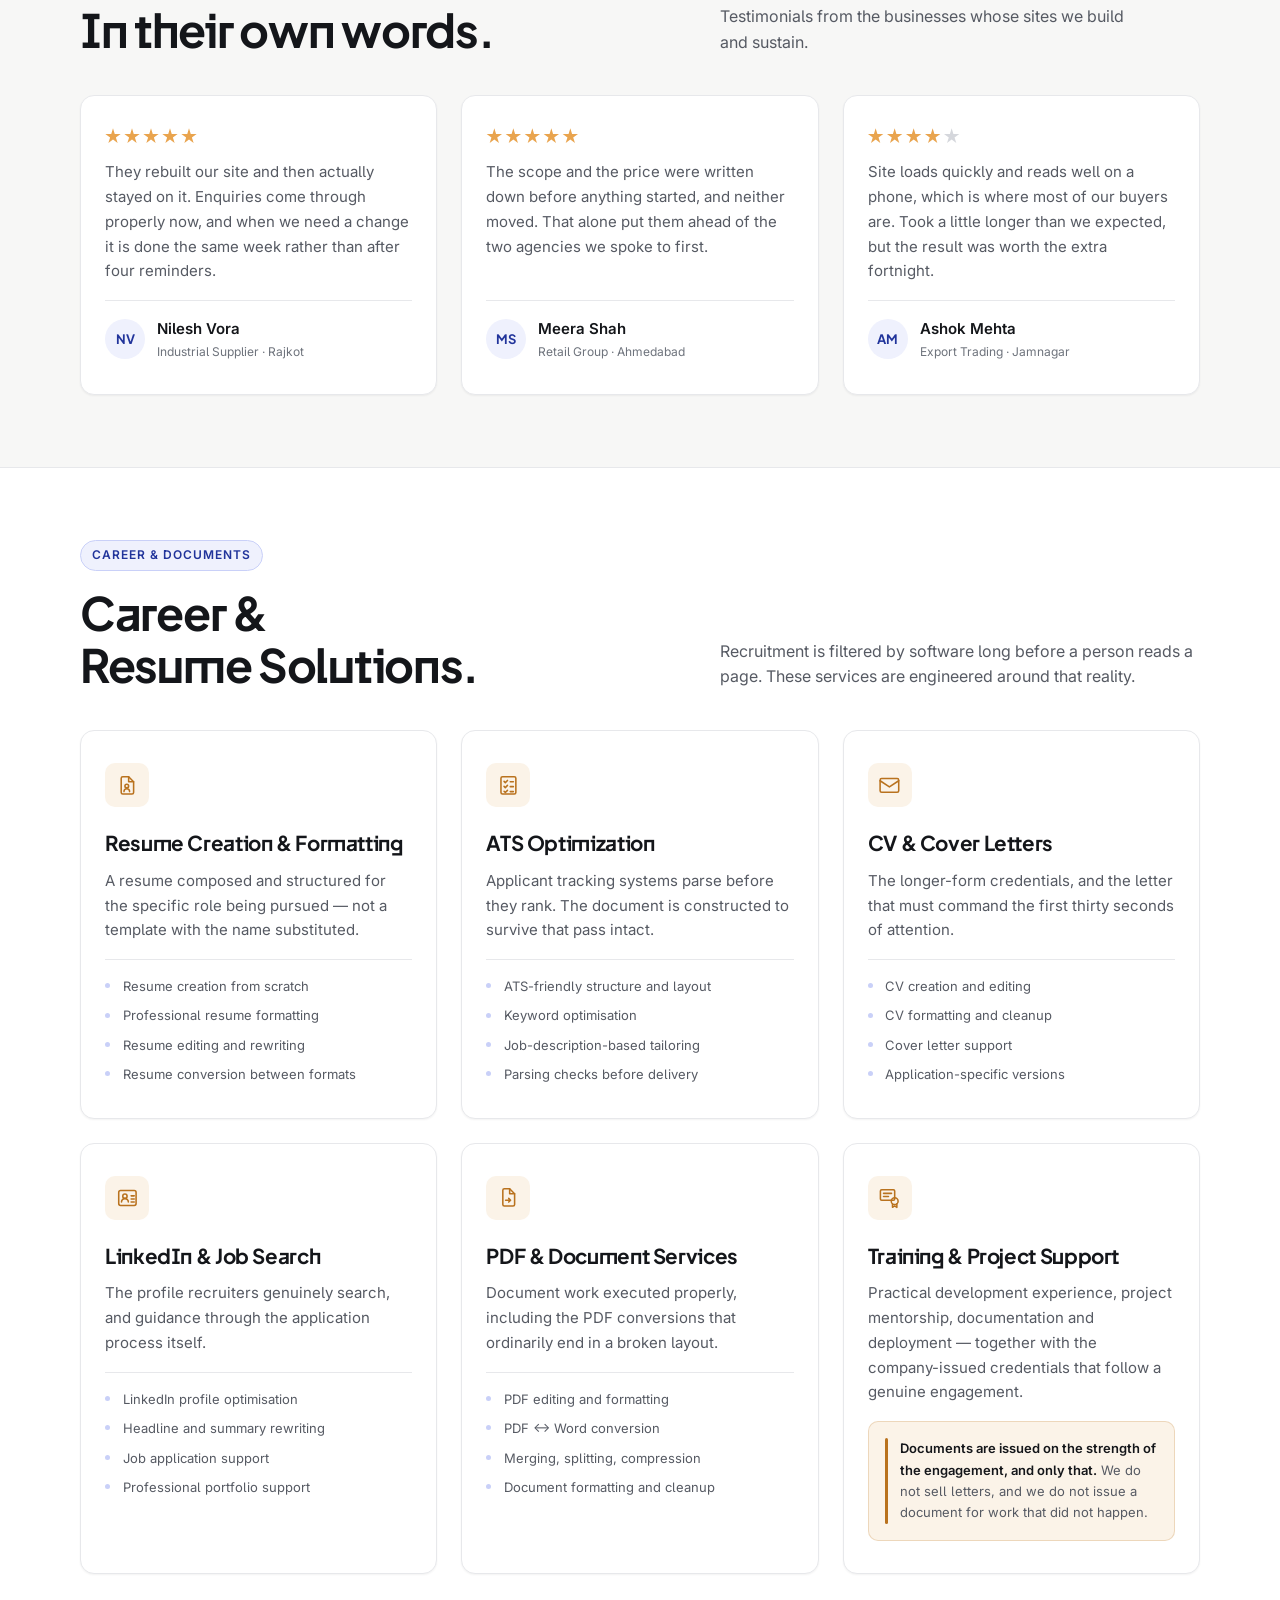
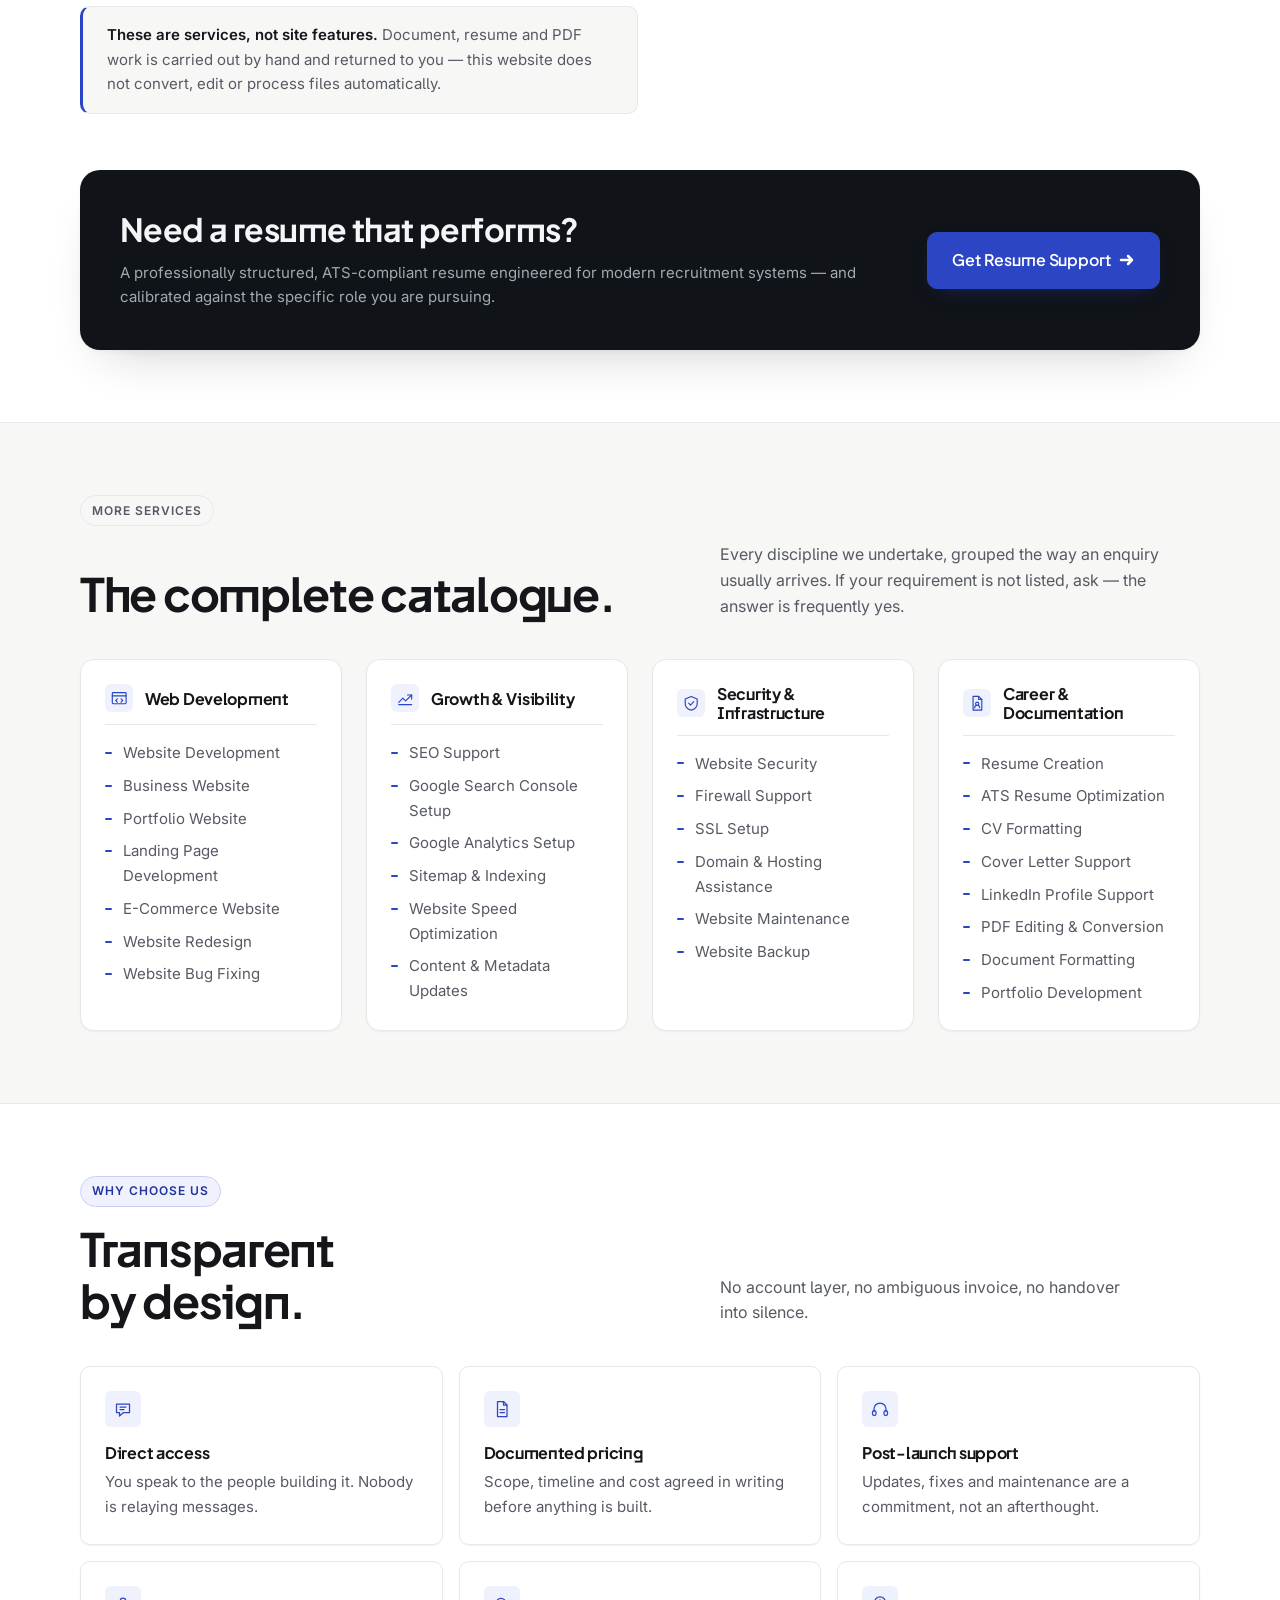
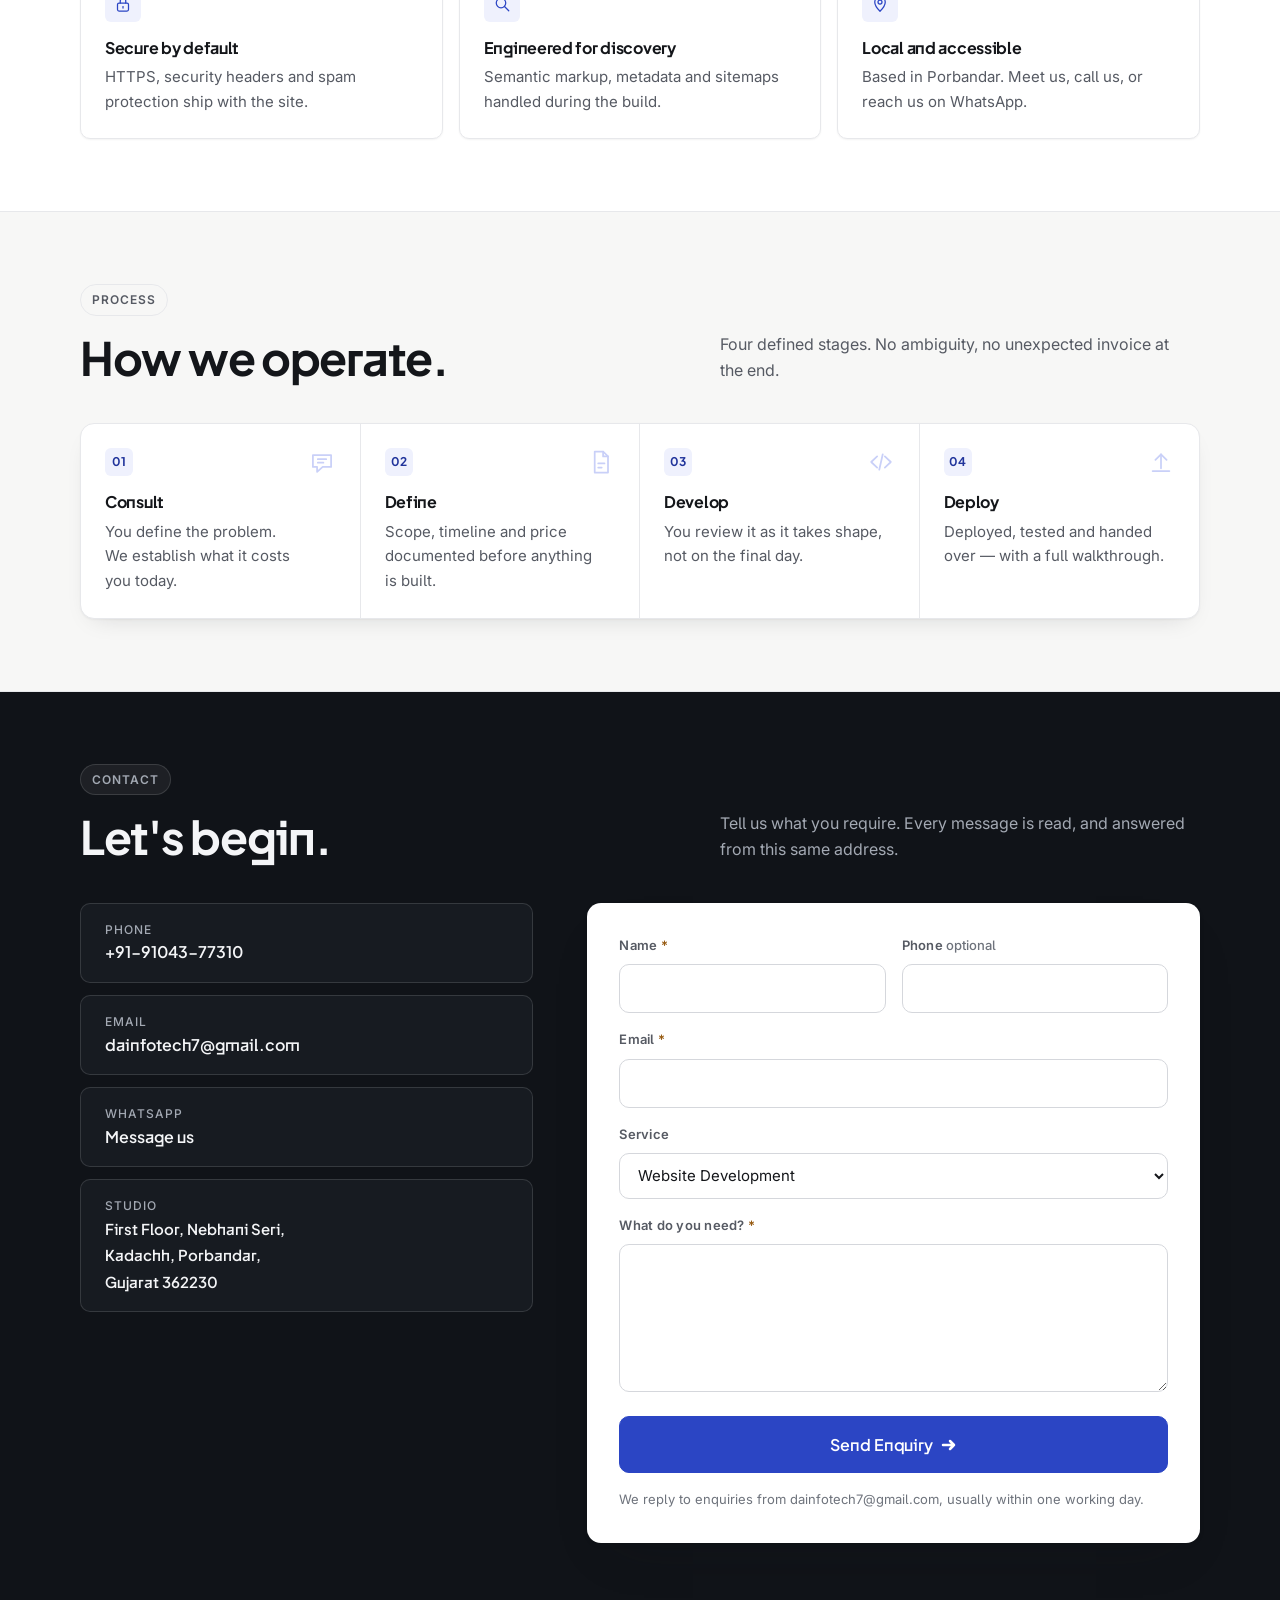
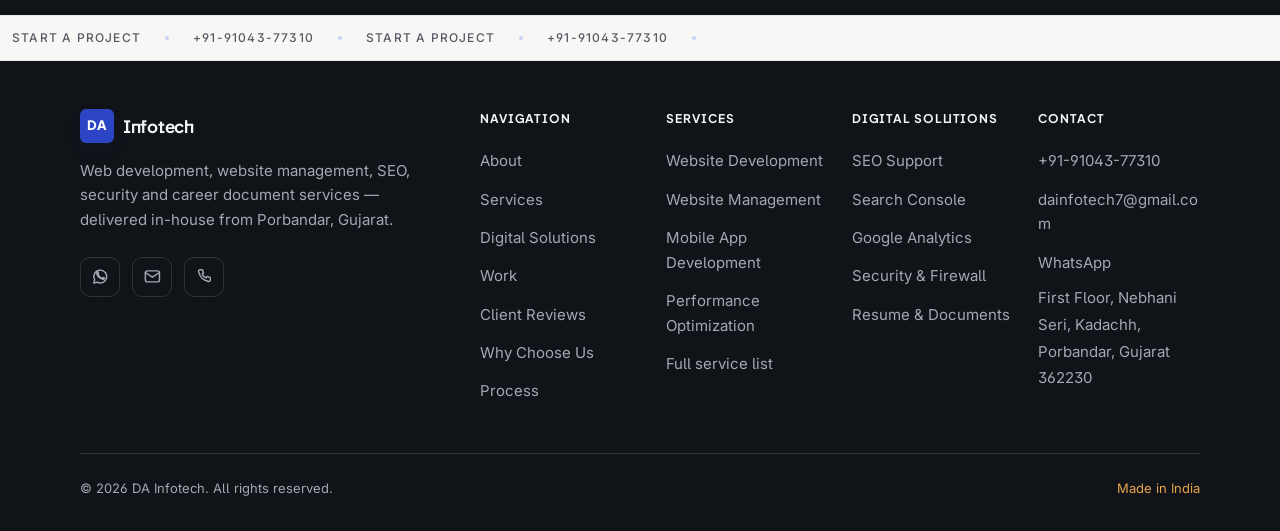
==== commit 1b11fb37: "new" ====
--- a/index.html
+++ b/index.html
@@ -28,14 +28,16 @@
   <meta property="og:url" content="https://da-infotech-website.vercel.app/">
   <meta property="og:title" content="DA Infotech — Web Development, Management &amp; Digital Infrastructure">
   <meta property="og:description" content="Professional web development, website management, SEO, analytics, security and career documentation — architected, deployed and sustained in-house. Porbandar, Gujarat.">
-  <!-- SHARE IMAGE — supply assets/images/og-cover.png at 1200x630, then
-       uncomment. Left out rather than pointed at a file that does not exist:
-       a 404 here is what most platforms render as a broken card.
-  <meta property="og:image" content="https://da-infotech-website.vercel.app/assets/images/og-cover.png">
+  <!-- SHARE IMAGE — assets/images/og-cover.png, 1200x630. The URL must stay
+       absolute: every scraper fetches it without a document base, so a relative
+       path resolves against their host and 404s. Change the origin here in the
+       same commit as the canonical if a custom domain ever replaces the Vercel
+       one. -->
+  <meta property="og:image" content="https://da-infotech-website.vercel.app/assets/images/og-cover.jpg">
+  <meta property="og:image:type" content="image/jpeg">
   <meta property="og:image:width" content="1200">
   <meta property="og:image:height" content="630">
   <meta property="og:image:alt" content="DA Infotech — digital solutions, Porbandar, Gujarat">
-  -->
   <meta name="twitter:card" content="summary_large_image">
   <meta name="twitter:title" content="DA Infotech — Web Development, Management &amp; Digital Infrastructure">
   <meta name="twitter:description" content="Professional web development, website management, SEO, analytics, security and career documentation — architected, deployed and sustained in-house. Porbandar, Gujarat.">
@@ -147,10 +149,9 @@
             <li class="nav__item"><a class="nav__link" href="#services">Services</a></li>
             <li class="nav__item"><a class="nav__link" href="#solutions">Digital Solutions</a></li>
             <li class="nav__item"><a class="nav__link" href="#work">Work</a></li>
-            <!-- REVIEWS NAV — uncomment together with the Client Reviews
-                 section further down the page.
+            <!-- REVIEWS NAV — live only while the Client Reviews section is.
+                 Re-comment both together, or this becomes a dead anchor. -->
             <li class="nav__item"><a class="nav__link" href="#reviews">Reviews</a></li>
-            -->
             <li class="nav__item"><a class="nav__link" href="#career">Career</a></li>
             <li class="nav__item"><a class="nav__link" href="#contact">Contact</a></li>
           </ul>
@@ -204,9 +205,9 @@
             </h1>
 
             <p class="lead hero__lead muted" data-reveal>
-              Websites and mobile applications for businesses, resume and
-              document expertise for professionals — with search, security and
-              hosting administered under one roof.
+              Websites and mobile applications for businesses, career
+              documentation for professionals — with search, security and
+              hosting administered under one roof. Launched, then kept running.
             </p>
 
             <div class="hero__actions" data-reveal>
@@ -239,60 +240,29 @@
           </div>
 
           <div class="hero__panel pat-ajrakh" aria-hidden="true" data-reveal>
-            <svg class="hero__art" viewBox="0 0 320 250" fill="none"
-                 xmlns="http://www.w3.org/2000/svg">
-
-              <!-- Browser window -->
-              <g class="hero__art-win">
-                <rect x="8" y="16" width="236" height="168" rx="11"
-                      fill="#FFFFFF" stroke="#E7E8EB" stroke-width="1.5"/>
-                <path d="M8 27a11 11 0 0 1 11-11h214a11 11 0 0 1 11 11v15H8V27Z"
-                      fill="#F7F7F6"/>
-                <path d="M8 42h236" stroke="#E7E8EB" stroke-width="1.5"/>
-                <circle cx="22" cy="29" r="2.75" fill="#D5D7DC"/>
-                <circle cx="32" cy="29" r="2.75" fill="#D5D7DC"/>
-                <circle cx="42" cy="29" r="2.75" fill="#D5D7DC"/>
-                <rect x="54" y="24" width="176" height="11" rx="5.5"
-                      fill="#FFFFFF" stroke="#E7E8EB" stroke-width="1.5"/>
-                <!-- The padlock in the address bar: HTTPS is a service here. -->
-                <path d="M62 27.5h4v4h-4v-4Zm0.7-0.6v-1a1.3 1.3 0 0 1 2.6 0v1"
-                      stroke="#2B45C4" stroke-width="1.1" stroke-linejoin="round"/>
-
-                <!-- Page content -->
-                <rect x="24" y="58" width="74" height="9" rx="4.5" fill="#2B45C4"/>
-                <rect x="24" y="76" width="132" height="6" rx="3" fill="#E7E8EB"/>
-                <rect x="24" y="88" width="104" height="6" rx="3" fill="#E7E8EB"/>
-                <rect x="24" y="112" width="92" height="52" rx="8"
-                      fill="#EFF1FD" stroke="#C9D0F8" stroke-width="1.5"/>
-                <rect x="126" y="112" width="72" height="52" rx="8"
-                      fill="#EFF1FD" stroke="#C9D0F8" stroke-width="1.5"/>
-                <rect x="36" y="126" width="34" height="6" rx="3" fill="#5C74E8"/>
-                <rect x="138" y="126" width="34" height="6" rx="3" fill="#5C74E8"/>
-              </g>
-
-              <!-- Phone, overlapping the window -->
-              <g class="hero__art-phone">
-                <rect x="212" y="70" width="84" height="164" rx="16" fill="#14161A"/>
-                <rect x="218" y="76" width="72" height="152" rx="11" fill="#FFFFFF"/>
-                <rect x="243" y="83" width="22" height="4" rx="2" fill="#14161A"/>
-                <rect x="228" y="102" width="34" height="7" rx="3.5" fill="#2B45C4"/>
-                <rect x="228" y="118" width="52" height="5" rx="2.5" fill="#E7E8EB"/>
-                <rect x="228" y="129" width="40" height="5" rx="2.5" fill="#E7E8EB"/>
-                <rect x="228" y="148" width="52" height="30" rx="7" fill="#EFF1FD"/>
-                <rect x="228" y="186" width="52" height="14" rx="7" fill="#E9A44E"/>
-              </g>
-
-              <!-- Automation: three nodes and the links between them -->
-              <g class="hero__art-flow" stroke="#C9D0F8" stroke-width="1.5">
-                <path d="M46 206h34M104 206h34" stroke-linecap="round"/>
-                <circle cx="34" cy="206" r="12" fill="#FFFFFF"/>
-                <circle cx="92" cy="206" r="12" fill="#FFFFFF"/>
-                <circle cx="150" cy="206" r="12" fill="#FFFFFF"/>
-              </g>
-              <circle cx="34" cy="206" r="4" fill="#2B45C4"/>
-              <circle cx="92" cy="206" r="4" fill="#5C74E8"/>
-              <circle cx="150" cy="206" r="4" fill="#E9A44E"/>
-            </svg>
+            <!-- Was a drawn browser + phone. Same composition, real work in it:
+                 a client site at desktop width with its own mobile build
+                 overlapping the corner. The frames are CSS, so only the two
+                 screenshots are images and both are the files the Work cards
+                 already ship. aria-hidden on .hero__panel covers all of it. -->
+            <div class="hero__shots">
+
+              <span class="hero__win">
+                <span class="hero__win-bar">
+                  <span class="hero__win-dots"><span></span><span></span><span></span></span>
+                  <span class="hero__win-url"></span>
+                </span>
+                <img class="hero__win-img" src="assets/images/porbandar-chalk-powder-800.webp"
+                     alt="" width="800" height="500" fetchpriority="high" decoding="async">
+              </span>
+
+              <span class="hero__phone">
+                <span class="hero__phone-notch"></span>
+                <img class="hero__phone-img" src="assets/images/pcp-mobile-540.webp"
+                     alt="" width="540" height="1140" loading="lazy" decoding="async">
+              </span>
+
+            </div>
 
             <!-- Four tiles instead of a caption strip. The marks are the same
                  ones the services grid uses, at 20px — so the panel bottom
@@ -388,9 +358,14 @@
             <p class="stat__num">6</p>
             <p class="stat__label">Projects delivered</p>
           </div>
+          <!-- This cell used to read "3 — Live client websites". Client work is
+               not disclosed on this site, and that label advertised exactly what
+               is being withheld. Replaced with a count that is verifiable on this
+               page: 6 cards in Services + 6 in Digital Solutions. If either grid
+               gains or loses a card, this number moves with it. -->
           <div class="stat" data-reveal>
-            <p class="stat__num">3</p>
-            <p class="stat__label">Live client websites</p>
+            <p class="stat__num">12</p>
+            <p class="stat__label">Service areas</p>
           </div>
           <div class="stat" data-reveal>
             <!-- .stat__plus is presentational — a smaller, raised trailing
@@ -441,6 +416,12 @@
 
         <div class="about" data-reveal-group>
           <div class="about__stamp pat-ajrakh" data-reveal>
+            <!-- Real work behind the wordmark. The stamp card is already a
+                 frosted panel (0.92 white + blur) built to sit over something,
+                 so it needed a backdrop rather than a redesign. Decorative:
+                 alt is empty on purpose — the card above it carries the text. -->
+            <img class="about__shot" src="assets/images/pcp-products-800.webp"
+                 alt="" width="800" height="500" loading="lazy" decoding="async">
             <div class="about__stamp-inner">
               <span class="label">Porbandar</span>
               <p class="about__est">DA<br>INFOTECH</p>
@@ -749,14 +730,67 @@
           <span class="label label--marigold">Selected Work</span>
           <div class="head__row">
             <h2 class="xxl head__title" id="work-t">Delivered, deployed,<br>in production.</h2>
+            <!-- Never name the client's sector here, and never invite the
+                 reader to go and look at live client work. -->
             <p class="head__lead muted">
-              Websites for manufacturers and applications engineered end to end.
-              The client sites are live — inspect them yourself.
+              Websites for businesses and applications engineered end to end —
+              built to be found, trusted, and still running years from now.
             </p>
           </div>
         </header>
 
         <ol class="work-grid" role="list" data-reveal-group>
+          <li class="card" data-reveal>
+            <span class="card__visual pat-ajrakh" aria-hidden="true">
+              <span class="card__chrome">
+                <span class="card__dots"><span></span><span></span><span></span></span>
+                <span class="card__url">gayatrirubberchemicals.com</span>
+              </span>
+              <span class="card__stage">
+                <img class="card__img" src="assets/images/gayatri-rubbers-chemicals-800.webp"
+                     alt="Gayatri Rubbers &amp; Chemicals website home page" width="800" height="500"
+                     loading="lazy" decoding="async">
+                <img class="card__img card__img--alt" src="assets/images/grc-gallery-800.webp"
+                     alt="Gayatri Rubbers &amp; Chemicals manufacturing gallery page" width="800" height="500"
+                     loading="lazy" decoding="async">
+                <span class="card__ph"><span class="card__mono">GRC</span></span>
+              </span>
+              <!-- The same site's real mobile build. Sits in .card__visual, not
+                   in .card__stage — the stage scales 1.028 on hover and the phone
+                   must not scale with it. z-index MUST stay under 4: the title's
+                   ::after overlay is 4 and makes the whole card clickable, so a
+                   higher phone would silently eat clicks in that corner. -->
+              <span class="card__mini">
+                <span class="card__mini-notch"></span>
+                <img class="card__mini-img" src="assets/images/grc-mobile-540.webp"
+                     alt="Gayatri Rubbers &amp; Chemicals website on a phone" width="540" height="1140"
+                     loading="lazy" decoding="async">
+              </span>
+            </span>
+            <div class="card__body">
+              <span class="card__cat">Business Website · Manufacturing</span>
+              <h3 class="card__title">
+                <a href="http://gayatrirubberchemicals.com/" target="_blank" rel="noopener noreferrer">
+                  Gayatri Rubbers &amp; Chemicals<span class="sr-only"> — opens in a new tab</span>
+                </a>
+              </h3>
+              <p class="card__text">
+                An engineered rubber components manufacturer — profiles, seals,
+                gaskets and mouldings. Organised by product family, and by the
+                approvals buyers ask about first.
+              </p>
+              <p class="card__foot">
+                <span class="card__stack">Design · Build · Deployment</span>
+                <span class="card__go">View Project
+                  <svg viewBox="0 0 16 16" aria-hidden="true">
+                    <path d="M6 10 13 3M13 3H8.5M13 3v4.5M12 9.5V13H3V4h3.5" fill="none"
+                          stroke="currentColor" stroke-width="2.5" stroke-linecap="round"
+                          stroke-linejoin="round"/>
+                  </svg>
+                </span>
+              </p>
+            </div>
+          </li>
 
           <li class="card" data-reveal>
             <span class="card__visual pat-ajrakh" aria-hidden="true">
@@ -765,12 +799,28 @@
                 <span class="card__url">porbandarchalkpowder.com</span>
               </span>
               <span class="card__stage">
-                <!-- SCREENSHOT SLOT — uncomment and supply the file at 800x500.
+                <!-- Captured at 1600x1000 (2x). The width/height below are the
+                     CSS-pixel intrinsic ratio, not the file size — both are 16:10,
+                     so the aspect box is right and the file stays crisp on retina.
+                     The .card__ph under it is the backdrop while this lazy-loads. -->
                 <img class="card__img" src="assets/images/porbandar-chalk-powder-800.webp"
                      alt="Porbandar Chalk Powder website home page" width="800" height="500"
                      loading="lazy" decoding="async">
-                -->
+                <img class="card__img card__img--alt" src="assets/images/pcp-products-800.webp"
+                     alt="Porbandar Chalk Powder product page" width="800" height="500"
+                     loading="lazy" decoding="async">
                 <span class="card__ph"><span class="card__mono">PCP</span></span>
+              </span>
+              <!-- The same site's real mobile build. Sits in .card__visual, not
+                   in .card__stage — the stage scales 1.028 on hover and the phone
+                   must not scale with it. z-index MUST stay under 4: the title's
+                   ::after overlay is 4 and makes the whole card clickable, so a
+                   higher phone would silently eat clicks in that corner. -->
+              <span class="card__mini">
+                <span class="card__mini-notch"></span>
+                <img class="card__mini-img" src="assets/images/pcp-mobile-540.webp"
+                     alt="Porbandar Chalk Powder website on a phone" width="540" height="1140"
+                     loading="lazy" decoding="async">
               </span>
             </span>
             <div class="card__body">
@@ -805,8 +855,24 @@
                 <span class="card__url">hl3rubber.com</span>
               </span>
               <span class="card__stage">
-                <!-- SCREENSHOT SLOT — see card 01 above. -->
+                <img class="card__img" src="assets/images/hl3-rubber-800.webp"
+                     alt="HL3 Rubber website home page" width="800" height="500"
+                     loading="lazy" decoding="async">
+                <img class="card__img card__img--alt" src="assets/images/hl3-products-800.webp"
+                     alt="HL3 Rubber products page" width="800" height="500"
+                     loading="lazy" decoding="async">
                 <span class="card__ph"><span class="card__mono">HL3</span></span>
+              </span>
+              <!-- The same site's real mobile build. Sits in .card__visual, not
+                   in .card__stage — the stage scales 1.028 on hover and the phone
+                   must not scale with it. z-index MUST stay under 4: the title's
+                   ::after overlay is 4 and makes the whole card clickable, so a
+                   higher phone would silently eat clicks in that corner. -->
+              <span class="card__mini">
+                <span class="card__mini-notch"></span>
+                <img class="card__mini-img" src="assets/images/hl3-mobile-540.webp"
+                     alt="HL3 Rubber website on a phone" width="540" height="1140"
+                     loading="lazy" decoding="async">
               </span>
             </span>
             <div class="card__body">
@@ -835,42 +901,6 @@
           </li>
 
           <li class="card" data-reveal>
-            <span class="card__visual pat-ajrakh" aria-hidden="true">
-              <span class="card__chrome">
-                <span class="card__dots"><span></span><span></span><span></span></span>
-                <span class="card__url">gayatrirubberchemicals.com</span>
-              </span>
-              <span class="card__stage">
-                <!-- SCREENSHOT SLOT — see card 01 above. -->
-                <span class="card__ph"><span class="card__mono">GRC</span></span>
-              </span>
-            </span>
-            <div class="card__body">
-              <span class="card__cat">Business Website · Manufacturing</span>
-              <h3 class="card__title">
-                <a href="http://gayatrirubberchemicals.com/" target="_blank" rel="noopener noreferrer">
-                  Gayatri Rubbers &amp; Chemicals<span class="sr-only"> — opens in a new tab</span>
-                </a>
-              </h3>
-              <p class="card__text">
-                An engineered rubber components manufacturer — profiles, seals,
-                gaskets and mouldings. Organised by product family, and by the
-                approvals buyers ask about first.
-              </p>
-              <p class="card__foot">
-                <span class="card__stack">Design · Build · Deployment</span>
-                <span class="card__go">View Project
-                  <svg viewBox="0 0 16 16" aria-hidden="true">
-                    <path d="M6 10 13 3M13 3H8.5M13 3v4.5M12 9.5V13H3V4h3.5" fill="none"
-                          stroke="currentColor" stroke-width="2.5" stroke-linecap="round"
-                          stroke-linejoin="round"/>
-                  </svg>
-                </span>
-              </p>
-            </div>
-          </li>
-
-          <li class="card" data-reveal>
             <span class="card__visual card__visual--app pat-ajrakh" aria-hidden="true">
               <span class="card__device">
                 <span class="card__notch"></span>
@@ -985,31 +1015,37 @@
     </div>
 
     <!-- ========================================================
-         CLIENT REVIEWS  — DISABLED UNTIL REAL QUOTES EXIST
+         CLIENT REVIEWS  —  *** PREVIEW ONLY — DO NOT DEPLOY ***
          ==========================================================
-         The component below is finished and styled. It is commented
-         out on purpose: there are no collected testimonials yet, and
-         inventing quotes for real, named businesses is not something
-         this site will do.
-
-         TO ENABLE, in this order:
-           1. Replace each CLIENT NAME, BUSINESS TYPE and quote below
-              with the client's own words, with their permission.
-           2. Set the star count per card — remove the `is-off` class
-              from a star to fill it. Five filled stars is the
-              default; do not leave five if the client said four.
-           3. Set the avatar initials in .rev__avatar.
-           4. Delete the comment opener above this block and the
-              comment closer below it, so the section renders. Both
-              are marked with a line of equals signs.
-           5. Uncomment the Reviews link in the header nav and in the
-              footer Navigation column.
-
-         Nothing inside this block may contain a comment closer, or
-         the browser ends the comment early and renders the
-         placeholders as live content.
-         ========================================================
-
+         THIS SECTION IS LIVE AND EVERY WORD IN IT IS INVENTED.
+         Nilesh Vora, Meera Shah and Ashok Mehta do not exist. No
+         one said any of this. It is sample copy at realistic length,
+         written so the layout could be judged — and it now READS AS
+         GENUINE, which is precisely what makes it dangerous. The
+         earlier REPLACE / CLIENT NAME placeholders announced
+         themselves; this does not.
+
+         The names deliberately match none of the real clients. Do
+         not swap them for real business names without that business
+         having actually said the words and agreed to publish them —
+         inventing praise and signing a real company to it is the
+         part that creates a real problem.
+
+         BEFORE THIS SITE GOES LIVE, do one of:
+           a. Replace each quote, CLIENT NAME, BUSINESS TYPE and the
+              .rev__avatar initials with the client's OWN words, with
+              their permission on record. Set the star count to what
+              they actually said — remove `is-off` to fill a star,
+              add it to empty one. Do not leave five if they said
+              four.
+           b. Or switch the section back off: put a comment opener
+              above this block and a closer below it (both marked
+              with a line of equals signs), and re-comment the
+              Reviews link in the header nav and the footer
+              Navigation column.
+
+         Do not invent quotes and attribute them to real businesses.
+         ======================================================== -->
     <section class="band band--paper-deep" id="reviews" aria-labelledby="reviews-t">
       <div class="wrap">
 
@@ -1034,14 +1070,13 @@
               <span class="rev__star" aria-hidden="true"></span>
             </p>
             <blockquote class="rev__quote">
-              REPLACE — the client's own words about the work, two or three
-              sentences, no more.
+              They rebuilt our site and then actually stayed on it. Enquiries come through properly now, and when we need a change it is done the same week rather than after four reminders.
             </blockquote>
             <div class="rev__who">
-              <span class="rev__avatar" aria-hidden="true">XX</span>
+              <span class="rev__avatar" aria-hidden="true">NV</span>
               <span>
-                <span class="rev__name">CLIENT NAME</span>
-                <span class="rev__meta">BUSINESS TYPE · CITY</span>
+                <span class="rev__name">Nilesh Vora</span>
+                <span class="rev__meta">Industrial Supplier · Rajkot</span>
               </span>
             </div>
           </li>
@@ -1055,14 +1090,13 @@
               <span class="rev__star" aria-hidden="true"></span>
             </p>
             <blockquote class="rev__quote">
-              REPLACE — the client's own words about the work, two or three
-              sentences, no more.
+              The scope and the price were written down before anything started, and neither moved. That alone put them ahead of the two agencies we spoke to first.
             </blockquote>
             <div class="rev__who">
-              <span class="rev__avatar" aria-hidden="true">XX</span>
+              <span class="rev__avatar" aria-hidden="true">MS</span>
               <span>
-                <span class="rev__name">CLIENT NAME</span>
-                <span class="rev__meta">BUSINESS TYPE · CITY</span>
+                <span class="rev__name">Meera Shah</span>
+                <span class="rev__meta">Retail Group · Ahmedabad</span>
               </span>
             </div>
           </li>
@@ -1076,14 +1110,13 @@
               <span class="rev__star is-off" aria-hidden="true"></span>
             </p>
             <blockquote class="rev__quote">
-              REPLACE — the client's own words about the work, two or three
-              sentences, no more.
+              Site loads quickly and reads well on a phone, which is where most of our buyers are. Took a little longer than we expected, but the result was worth the extra fortnight.
             </blockquote>
             <div class="rev__who">
-              <span class="rev__avatar" aria-hidden="true">XX</span>
+              <span class="rev__avatar" aria-hidden="true">AM</span>
               <span>
-                <span class="rev__name">CLIENT NAME</span>
-                <span class="rev__meta">BUSINESS TYPE · CITY</span>
+                <span class="rev__name">Ashok Mehta</span>
+                <span class="rev__meta">Export Trading · Jamnagar</span>
               </span>
             </div>
           </li>
@@ -1092,7 +1125,8 @@
       </div>
     </section>
 
-         END OF THE DISABLED REVIEWS SECTION
+    <!-- ========================================================
+         END OF THE PREVIEW REVIEWS SECTION
          ======================================================== -->
 
     <!-- ========================================================
@@ -1319,7 +1353,13 @@
         <div class="chips" data-reveal-group>
 
           <div class="chips__col" data-reveal>
-            <h3 class="chips__h">Web Development</h3>
+            <h3 class="chips__h">
+              <span class="chips__ico" aria-hidden="true">
+                <svg viewBox="0 0 40 40" fill="none" stroke="currentColor" stroke-width="2.5"
+                     stroke-linecap="round" stroke-linejoin="round"><rect x="5" y="8" width="30" height="24" rx="2"/><path d="M5 15h30"/><path d="M16 21.5 12.5 25l3.5 3.5M24 21.5 27.5 25 24 28.5"/></svg>
+              </span>
+              Web Development
+            </h3>
             <ul class="chips__list" role="list">
               <li>Website Development</li>
               <li>Business Website</li>
@@ -1332,7 +1372,13 @@
           </div>
 
           <div class="chips__col" data-reveal>
-            <h3 class="chips__h">Growth &amp; Visibility</h3>
+            <h3 class="chips__h">
+              <span class="chips__ico" aria-hidden="true">
+                <svg viewBox="0 0 40 40" fill="none" stroke="currentColor" stroke-width="2.5"
+                     stroke-linecap="round" stroke-linejoin="round"><path d="M6 29l9-9 6 6 13-13"/><path d="M25 13h9v9"/><path d="M6 34h28"/></svg>
+              </span>
+              Growth &amp; Visibility
+            </h3>
             <ul class="chips__list" role="list">
               <li>SEO Support</li>
               <li>Google Search Console Setup</li>
@@ -1344,7 +1390,13 @@
           </div>
 
           <div class="chips__col" data-reveal>
-            <h3 class="chips__h">Security &amp; Infrastructure</h3>
+            <h3 class="chips__h">
+              <span class="chips__ico" aria-hidden="true">
+                <svg viewBox="0 0 40 40" fill="none" stroke="currentColor" stroke-width="2.5"
+                     stroke-linecap="round" stroke-linejoin="round"><path d="M20 5.5 33 11v9.5c0 8.5-5.5 12.5-13 14.5-7.5-2-13-6-13-14.5V11L20 5.5Z"/><path d="m14.5 20 4 4 7-7.5"/></svg>
+              </span>
+              Security &amp; Infrastructure
+            </h3>
             <ul class="chips__list" role="list">
               <li>Website Security</li>
               <li>Firewall Support</li>
@@ -1356,7 +1408,13 @@
           </div>
 
           <div class="chips__col" data-reveal>
-            <h3 class="chips__h">Career &amp; Documentation</h3>
+            <h3 class="chips__h">
+              <span class="chips__ico" aria-hidden="true">
+                <svg viewBox="0 0 40 40" fill="none" stroke="currentColor" stroke-width="2.5"
+                     stroke-linecap="round" stroke-linejoin="round"><path d="M11 5h12l7 7v23H11V5Z"/><path d="M23 5v7h7"/><circle cx="20" cy="21" r="3.5"/><path d="M14.5 30a5.5 5.5 0 0 1 11 0"/></svg>
+              </span>
+              Career &amp; Documentation
+            </h3>
             <ul class="chips__list" role="list">
               <li>Resume Creation</li>
               <li>ATS Resume Optimization</li>
@@ -1391,26 +1449,50 @@
 
         <div class="why-grid" data-reveal-group>
           <div class="why" data-reveal>
+            <span class="why__mark" aria-hidden="true">
+              <svg viewBox="0 0 40 40" fill="none" stroke="currentColor" stroke-width="2.5"
+                     stroke-linecap="round" stroke-linejoin="round"><path d="M7 10h26v17H21l-8 7v-7H7V10Z"/><path d="M14 16h12M14 21h8"/></svg>
+            </span>
             <h3 class="why__title">Direct access</h3>
             <p class="why__text">You speak to the people building it. Nobody is relaying messages.</p>
           </div>
           <div class="why" data-reveal>
+            <span class="why__mark" aria-hidden="true">
+              <svg viewBox="0 0 40 40" fill="none" stroke="currentColor" stroke-width="2.5"
+                     stroke-linecap="round" stroke-linejoin="round"><path d="M11 5h12l7 7v23H11V5Z"/><path d="M23 5v7h7"/><path d="M16 21h9M16 27h9"/></svg>
+            </span>
             <h3 class="why__title">Documented pricing</h3>
             <p class="why__text">Scope, timeline and cost agreed in writing before anything is built.</p>
           </div>
           <div class="why" data-reveal>
+            <span class="why__mark" aria-hidden="true">
+              <svg viewBox="0 0 40 40" fill="none" stroke="currentColor" stroke-width="2.5"
+                     stroke-linecap="round" stroke-linejoin="round"><path d="M8 25v-5a12 12 0 0 1 24 0v5"/><rect x="5" y="23" width="7" height="10" rx="3.5"/><rect x="28" y="23" width="7" height="10" rx="3.5"/></svg>
+            </span>
             <h3 class="why__title">Post-launch support</h3>
             <p class="why__text">Updates, fixes and maintenance are a commitment, not an afterthought.</p>
           </div>
           <div class="why" data-reveal>
+            <span class="why__mark" aria-hidden="true">
+              <svg viewBox="0 0 40 40" fill="none" stroke="currentColor" stroke-width="2.5"
+                     stroke-linecap="round" stroke-linejoin="round"><rect x="9" y="18" width="22" height="16" rx="3"/><path d="M14.5 18v-4.5a5.5 5.5 0 0 1 11 0V18"/><path d="M20 25v3"/></svg>
+            </span>
             <h3 class="why__title">Secure by default</h3>
             <p class="why__text">HTTPS, security headers and spam protection ship with the site.</p>
           </div>
           <div class="why" data-reveal>
+            <span class="why__mark" aria-hidden="true">
+              <svg viewBox="0 0 40 40" fill="none" stroke="currentColor" stroke-width="2.5"
+                     stroke-linecap="round" stroke-linejoin="round"><circle cx="18" cy="18" r="9.5"/><path d="m25 25 8.5 8.5"/></svg>
+            </span>
             <h3 class="why__title">Engineered for discovery</h3>
             <p class="why__text">Semantic markup, metadata and sitemaps handled during the build.</p>
           </div>
           <div class="why" data-reveal>
+            <span class="why__mark" aria-hidden="true">
+              <svg viewBox="0 0 40 40" fill="none" stroke="currentColor" stroke-width="2.5"
+                     stroke-linecap="round" stroke-linejoin="round"><path d="M20 34.5S30.5 24.5 30.5 16a10.5 10.5 0 0 0-21 0C9.5 24.5 20 34.5 20 34.5Z"/><circle cx="20" cy="16" r="4"/></svg>
+            </span>
             <h3 class="why__title">Local and accessible</h3>
             <p class="why__text">Based in Porbandar. Meet us, call us, or reach us on WhatsApp.</p>
           </div>
@@ -1436,22 +1518,46 @@
 
         <ol class="steps" role="list" data-reveal-group>
           <li class="step" data-reveal>
-            <p class="step__num">01</p>
+            <div class="step__head">
+              <p class="step__num">01</p>
+              <span class="step__ico" aria-hidden="true">
+                <svg viewBox="0 0 40 40" fill="none" stroke="currentColor" stroke-width="2.5"
+                     stroke-linecap="round" stroke-linejoin="round"><path d="M7 10h26v17H21l-8 7v-7H7V10Z"/><path d="M14 16h12M14 21h8"/></svg>
+              </span>
+            </div>
             <h3 class="step__title">Consult</h3>
             <p class="step__text">You define the problem. We establish what it costs you today.</p>
           </li>
           <li class="step" data-reveal>
-            <p class="step__num">02</p>
+            <div class="step__head">
+              <p class="step__num">02</p>
+              <span class="step__ico" aria-hidden="true">
+                <svg viewBox="0 0 40 40" fill="none" stroke="currentColor" stroke-width="2.5"
+                     stroke-linecap="round" stroke-linejoin="round"><path d="M11 5h12l7 7v23H11V5Z"/><path d="M23 5v7h7"/><path d="M16 22h9M16 28h5"/></svg>
+              </span>
+            </div>
             <h3 class="step__title">Define</h3>
             <p class="step__text">Scope, timeline and price documented before anything is built.</p>
           </li>
           <li class="step" data-reveal>
-            <p class="step__num">03</p>
+            <div class="step__head">
+              <p class="step__num">03</p>
+              <span class="step__ico" aria-hidden="true">
+                <svg viewBox="0 0 40 40" fill="none" stroke="currentColor" stroke-width="2.5"
+                     stroke-linecap="round" stroke-linejoin="round"><path d="M14.5 12 6 20l8.5 8M25.5 12 34 20l-8.5 8"/><path d="m22.5 9-5 22"/></svg>
+              </span>
+            </div>
             <h3 class="step__title">Develop</h3>
             <p class="step__text">You review it as it takes shape, not on the final day.</p>
           </li>
           <li class="step" data-reveal>
-            <p class="step__num">04</p>
+            <div class="step__head">
+              <p class="step__num">04</p>
+              <span class="step__ico" aria-hidden="true">
+                <svg viewBox="0 0 40 40" fill="none" stroke="currentColor" stroke-width="2.5"
+                     stroke-linecap="round" stroke-linejoin="round"><path d="M20 29V9"/><path d="m12 17 8-8 8 8"/><path d="M8 33h24"/></svg>
+              </span>
+            </div>
             <h3 class="step__title">Deploy</h3>
             <p class="step__text">Deployed, tested and handed over — with a full walkthrough.</p>
           </li>
@@ -1660,7 +1766,7 @@
               <li><a href="#services">Services</a></li>
               <li><a href="#solutions">Digital Solutions</a></li>
               <li><a href="#work">Work</a></li>
-              <!-- <li><a href="#reviews">Client Reviews</a></li> -->
+              <li><a href="#reviews">Client Reviews</a></li>
               <li><a href="#why">Why Choose Us</a></li>
               <li><a href="#process">Process</a></li>
             </ul>
@@ -1865,6 +1971,25 @@
       }, { rootMargin: '-45% 0px -50% 0px' });
 
       watched.forEach(function (section) { observer.observe(section); });
+    }
+
+    /* --- Header elevation --------------------------------------------------
+       Adds .is-stuck once the page has left the top, so the sticky header
+       lifts off the content instead of sitting flat on it. Passive listener,
+       and it only touches the DOM when the state actually flips — a scroll
+       handler that writes a class on every frame is a jank machine. */
+    var hdr = document.querySelector('.hdr');
+
+    if (hdr) {
+      var stuck = false;
+      var syncHdr = function () {
+        var should = window.scrollY > 8;
+        if (should === stuck) return;
+        stuck = should;
+        hdr.classList.toggle('is-stuck', should);
+      };
+      window.addEventListener('scroll', syncHdr, { passive: true });
+      syncHdr();   /* a reload partway down the page starts scrolled */
     }
 
     /* --- Year -------------------------------------------------------------- */
--- a/css/main.css
+++ b/css/main.css
@@ -121,9 +121,9 @@
      section head, and the gap between repeated blocks. Everything spaced
      larger than --s-6 should use one of these rather than a raw step, or the
      page drifts out of rhythm one section at a time. */
-  --band:      clamp(3.5rem, 2.2rem + 5vw, 6rem);   /* section padding      */
-  --band-gap:  clamp(2.25rem, 1.7rem + 2.2vw, 3.5rem); /* head → content    */
-  --block-gap: clamp(3rem, 2.2rem + 3.2vw, 5rem);   /* between big blocks   */
+  --band:      clamp(2.75rem, 1.9rem + 3.4vw, 4.5rem);  /* section padding  */
+  --band-gap:  clamp(1.75rem, 1.4rem + 1.5vw, 2.5rem);  /* head → content   */
+  --block-gap: clamp(2.25rem, 1.75rem + 2.2vw, 3.5rem); /* big block → block*/
 
   --wrap:   1200px;
   --pad:    clamp(1.25rem, 0.6rem + 2.6vw, 2.5rem);
@@ -329,8 +329,11 @@
   line-height: 1.6;
 }
 
-.band--ink .head__lead,
-.band--ink .muted { color: var(--text-inv-2); }
+/* `.band--ink .muted` sat here too and never matched anything — the only .muted
+   on a dark band is .head__lead, which is already named. Re-add it if a .muted
+   is ever placed inside .band--ink; without it the text inherits the band's
+   pale colour and is unreadable. */
+.band--ink .head__lead { color: var(--text-inv-2); }
 
 
 /* ==========================================================================
@@ -555,6 +558,16 @@
   backdrop-filter: saturate(180%) blur(14px);
   -webkit-backdrop-filter: saturate(180%) blur(14px);
   border-bottom: 1px solid var(--border);
+  transition: box-shadow var(--t), background-color var(--t);
+}
+
+/* Set by the script once the page has moved off the top. At rest the header is
+   part of the page; in motion it needs to sit above it, and a hairline alone
+   does not do that over a photograph. Opacity goes up too — 0.82 white over a
+   dark screenshot is not enough to keep the nav legible. */
+.hdr.is-stuck {
+  background-color: rgba(255, 255, 255, 0.92);
+  box-shadow: 0 1px 2px rgba(20, 22, 26, 0.04), 0 8px 24px rgba(20, 22, 26, 0.07);
 }
 
 .hdr__bar {
@@ -669,7 +682,15 @@
    9. HERO
    ========================================================================== */
 
-.hero { border-bottom: 0; padding-bottom: var(--block-gap); }
+/* The first section on the page, so its top padding is NOT --band: that token
+   is sized to separate two sections, and there is nothing above the hero but
+   the header, which already draws its own bottom rule. Left at --band it reads
+   as a void between the nav and the hero tags. */
+.hero {
+  border-bottom: 0;
+  padding-top: clamp(1.5rem, 1rem + 2vw, 2.75rem);
+  padding-bottom: var(--block-gap);
+}
 
 .hero__grid {
   display: grid;
@@ -761,15 +782,97 @@
   overflow: hidden;
 }
 
-.hero__art {
+/* --- Real screenshots in CSS device frames ---------------------------------
+   Replaces the drawn SVG. Padding-right/bottom reserves the corner the phone
+   overlaps into, so the phone never covers the window's content — it hangs off
+   an area nothing else occupies. */
+.hero__shots {
+  position: relative;
   width: min(100%, 25rem);
+  padding-right: 3.25rem;
+  padding-bottom: 1.75rem;
+}
+
+.hero__win {
+  display: block;
+  overflow: hidden;
+  background-color: var(--surface);
+  border: 1px solid var(--border);
+  border-radius: var(--r-md);
+  box-shadow: 0 14px 24px rgba(20, 22, 26, 0.10);
+}
+
+.hero__win-bar {
+  display: flex;
+  align-items: center;
+  gap: var(--s-2);
+  padding: 0.45rem 0.6rem;
+  background-color: var(--bg-subtle);
+  border-bottom: 1px solid var(--border);
+}
+
+.hero__win-dots { display: flex; gap: 4px; }
+
+.hero__win-dots span {
+  width: 6px; height: 6px;
+  background-color: var(--border-2);
+  border-radius: 50%;
+}
+
+.hero__win-url {
+  flex: 1 1 auto;
+  height: 11px;
+  background-color: var(--surface);
+  border: 1px solid var(--border);
+  border-radius: var(--r-pill);
+}
+
+/* height: auto is load-bearing, not tidiness. The tag carries width="800"
+   height="500" so the browser can reserve the box before the file arrives —
+   but that height attribute is a presentational hint that BEATS aspect-ratio,
+   so without this the frame renders a literal 500px tall and the composition
+   collapses. The reset sets display/max-width on img but not height. */
+.hero__win-img {
+  display: block;
+  width: 100%;
   height: auto;
-}
-
-/* The two device bodies get the depth; the flow nodes stay flat so they read
-   as a diagram rather than a third object. */
-.hero__art-win   { filter: drop-shadow(0 14px 24px rgba(20, 22, 26, 0.10)); }
-.hero__art-phone { filter: drop-shadow(0 16px 26px rgba(20, 22, 26, 0.18)); }
+  aspect-ratio: 16 / 10;
+  object-fit: cover;
+  object-position: 50% 0;
+}
+
+.hero__phone {
+  position: absolute;
+  right: 0;
+  bottom: 0;
+  display: block;
+  width: 5.75rem;
+  padding: 3px;
+  background-color: #14161A;
+  border-radius: 0.85rem;
+  box-shadow: 0 16px 26px rgba(20, 22, 26, 0.18);
+}
+
+.hero__phone-notch {
+  position: absolute;
+  top: 7px; left: 50%;
+  transform: translateX(-50%);
+  z-index: 2;
+  width: 26%; height: 3px;
+  background-color: #14161A;
+  border-radius: var(--r-pill);
+}
+
+/* Same height:auto trap as .hero__win-img — height="1140" would win outright. */
+.hero__phone-img {
+  display: block;
+  width: 100%;
+  height: auto;
+  aspect-ratio: 9 / 19;
+  object-fit: cover;
+  object-position: 50% 0;
+  border-radius: 0.7rem;
+}
 
 /* In normal flow under the art. Absolute positioning here used to drop them
    on top of whatever the illustration happened to be doing.
@@ -825,8 +928,13 @@
 
 /* The provenance the two stickers used to carry — now one quiet line under
    the tiles rather than a chip competing with them. */
+/* --text-3 NOT --text-2 is the obvious choice here and it fails AA. That token
+   is tuned to 4.77:1 against WHITE, but this line sits on .hero__panel, whose
+   ground is --accent-soft (#EFF1FD). The tint eats the margin and drops it to
+   4.24:1 — under AA for 12px. --text-2 is 6.15:1 on the same ground.
+   Any --text-3 text moved onto a tinted panel needs re-checking for this. */
 .hero__origin {
-  color: var(--text-3);
+  color: var(--text-2);
   font-size: var(--fs-micro);
   text-align: center;
 }
@@ -1171,6 +1279,19 @@
   object-position: 50% 0;
 }
 
+/* A second page from the same site, cross-faded in on hover. Sits above
+   .card__img inside .card__stage — the stage carries a transform and is
+   therefore its own stacking context, so this 3 never competes with the
+   .card__mini 3 outside it. */
+.card__img--alt {
+  z-index: 3;
+  opacity: 0;
+  transition: opacity 420ms cubic-bezier(0.16, 1, 0.3, 1);
+}
+
+.card:hover .card__img--alt,
+.card:focus-within .card__img--alt { opacity: 1; }
+
 .card__ph {
   z-index: 1;
   display: grid;
@@ -1178,6 +1299,50 @@
   justify-items: center;
   gap: var(--s-2);
   padding-inline: var(--s-3);
+}
+
+/* --- The phone on a website card -------------------------------------------
+   In .card__visual rather than .card__stage, so the stage's hover scale does
+   not drag it. z-index 3 is deliberate and load-bearing: .card__title a::after
+   is 4 and covers the card to make it clickable. Raise this to 4 or above and
+   the corner stops responding to clicks — which looks like nothing at all is
+   wrong, and is the half of the card people aim at. */
+.card__mini {
+  position: absolute;
+  right: 5%;
+  bottom: 0;
+  z-index: 3;
+  display: block;
+  width: 20%;
+  padding: 2px;
+  background-color: var(--text);
+  border-radius: 8px 8px 0 0;
+  box-shadow: var(--sh-lg);
+  transition: transform var(--t);
+}
+
+.card:hover .card__mini { transform: translateY(-4px); }
+
+.card__mini-notch {
+  position: absolute;
+  top: 4px; left: 50%;
+  transform: translateX(-50%);
+  z-index: 2;
+  width: 26%; height: 2px;
+  background-color: var(--text);
+  border-radius: var(--r-pill);
+}
+
+/* height: auto or the height="1140" attribute wins over aspect-ratio and the
+   phone renders full-length down the card. Same trap as the hero shots. */
+.card__mini-img {
+  display: block;
+  width: 100%;
+  height: auto;
+  aspect-ratio: 9 / 19;
+  object-fit: cover;
+  object-position: 50% 0;
+  border-radius: 7px 7px 0 0;
 }
 
 .card__mono {
@@ -1490,12 +1655,32 @@
   box-shadow: var(--sh-sm);
 }
 
+/* Flex, not an inline icon: the heading wraps to two lines at narrow widths
+   ("Security & Infrastructure"), and inline would drop the icon onto the
+   second line with the overflow. align-items: center holds it against the
+   first line whatever the text does. */
 .chips__h {
+  display: flex;
+  align-items: center;
+  gap: var(--s-3);
   margin-bottom: var(--s-4);
   padding-bottom: var(--s-3);
   border-bottom: 1px solid var(--border);
   font-size: var(--fs-md);
 }
+
+.chips__ico {
+  flex: 0 0 auto;              /* never let the heading text squeeze it */
+  display: grid;
+  place-items: center;
+  width: 1.75rem; height: 1.75rem;
+  padding: 0.3rem;
+  background-color: var(--accent-soft);
+  color: var(--accent);
+  border-radius: var(--r-sm);
+}
+
+.chips__ico svg { width: 100%; height: 100%; }
 
 .chips__list { display: grid; gap: var(--s-2); }
 
@@ -1531,6 +1716,7 @@
    moment the text grows — larger root font, longer wordmark — and the ratio
    was decoration. A min-height keeps the stamp proportion without the trap. */
 .about__stamp {
+  position: relative;   /* containing block for .about__shot */
   display: grid;
   /* An implicit `auto` track sizes to the item's max-content and refuses to
      shrink, so the card's `max-width: 100%` resolved against the card's own
@@ -1546,7 +1732,22 @@
   overflow: hidden;
 }
 
+/* Fills the panel edge to edge, under the frosted card. The panel already
+   clips and rounds, so nothing escapes the corners. Slightly dimmed so the
+   white card keeps its contrast whatever screenshot sits here. */
+.about__shot {
+  position: absolute;
+  inset: 0;
+  z-index: 0;
+  width: 100%; height: 100%;
+  object-fit: cover;
+  object-position: 50% 0;
+  filter: saturate(0.9) brightness(0.96);
+}
+
 .about__stamp-inner {
+  position: relative;
+  z-index: 1;           /* over .about__shot */
   display: grid;
   justify-items: center;
   gap: var(--s-2);
@@ -1620,6 +1821,22 @@
   box-shadow: var(--sh-sm);
 }
 
+/* Same well as .svc__mark, one step down: these cards are half the size of a
+   service card, so a 2.75rem mark would dominate them. No hover swap either —
+   .why is not a link and nothing here is clickable. */
+.why__mark {
+  display: grid;
+  place-items: center;
+  width: 2.25rem; height: 2.25rem;
+  margin-bottom: var(--s-4);
+  padding: 0.5rem;
+  background-color: var(--accent-soft);
+  color: var(--accent);
+  border-radius: var(--r-sm);
+}
+
+.why__mark svg { width: 100%; height: 100%; }
+
 .why__title { font-size: var(--fs-md); margin-bottom: var(--s-2); }
 
 .why__text { font-size: var(--fs-sm); color: var(--text-2); }
@@ -1646,11 +1863,22 @@
 
 .step:last-child { border-right: 0; }
 
+/* Number and icon share one row: the numeral carries the sequence, the icon
+   carries the meaning. The margin that used to sit on .step__num moves here,
+   or the two would space independently and the titles would stop aligning
+   across the four cells. */
+.step__head {
+  display: flex;
+  align-items: center;
+  justify-content: space-between;
+  gap: var(--s-3);
+  margin-bottom: var(--s-4);
+}
+
 .step__num {
   display: inline-grid;
   place-items: center;
   width: 1.75rem; height: 1.75rem;
-  margin-bottom: var(--s-4);
   background-color: var(--accent-soft);
   color: var(--accent-dark);
   border-radius: var(--r-sm);
@@ -1658,6 +1886,17 @@
   font-size: var(--fs-micro);
   font-weight: 700;
 }
+
+/* Lighter than the numeral on purpose — it is the supporting mark, not a
+   second focal point competing with it. */
+.step__ico {
+  display: grid;
+  place-items: center;
+  width: 1.75rem; height: 1.75rem;
+  color: var(--accent-line);
+}
+
+.step__ico svg { width: 100%; height: 100%; }
 
 .step__title { font-size: var(--fs-md); margin-bottom: var(--s-2); }
 
@@ -1857,7 +2096,7 @@
 .ftr {
   background-color: var(--bg-dark);
   color: var(--text-inv-2);
-  padding-block: var(--s-8) var(--s-6);
+  padding-block: var(--s-7) var(--s-6);
 }
 
 .ftr__top {
@@ -2052,8 +2291,8 @@
 /* The two hero devices drift, slowly and barely — 8px over 3.6s. Enough to
    stop the panel reading as a flat placeholder, small enough that it never
    competes with the headline beside it. */
-.hero__art-win   { animation: hero-drift 4.4s ease-in-out infinite alternate; }
-.hero__art-phone { animation: hero-drift 3.6s ease-in-out 0.4s infinite alternate; }
+.hero__win   { animation: hero-drift 4.4s ease-in-out infinite alternate; }
+.hero__phone { animation: hero-drift 3.6s ease-in-out 0.4s infinite alternate; }
 
 @keyframes hero-drift {
   from { transform: translateY(0); }
@@ -2113,7 +2352,40 @@
     box-shadow: var(--sh-lg);
   }
 
-  .nav.is-open { display: block; }
+  /* The drawer used to appear with a hard display:none -> block, which on a
+     phone reads as a glitch rather than a panel opening. An animation (not a
+     transition) is what works here: a transition cannot run on the same frame
+     display changes, an animation triggered by the class can. Opening only —
+     closing removes display, so there is nothing left to animate against. */
+  .nav.is-open {
+    display: block;
+    animation: nav-open 260ms cubic-bezier(0.16, 1, 0.3, 1) both;
+    transform-origin: top center;
+  }
+
+  @keyframes nav-open {
+    from { opacity: 0; transform: translateY(-10px) scale(0.98); }
+    to   { opacity: 1; transform: none; }
+  }
+
+  /* Links arrive just behind the panel, 40ms apart, capped so a long menu
+     never turns into a queue. Delay is on the animation, not a transition,
+     so it costs nothing once finished. */
+  .nav.is-open .nav__item {
+    animation: nav-item-in 300ms cubic-bezier(0.16, 1, 0.3, 1) both;
+  }
+
+  .nav.is-open .nav__item:nth-child(1) { animation-delay: 60ms; }
+  .nav.is-open .nav__item:nth-child(2) { animation-delay: 100ms; }
+  .nav.is-open .nav__item:nth-child(3) { animation-delay: 140ms; }
+  .nav.is-open .nav__item:nth-child(4) { animation-delay: 180ms; }
+  .nav.is-open .nav__item:nth-child(5) { animation-delay: 220ms; }
+  .nav.is-open .nav__item:nth-child(n + 6) { animation-delay: 260ms; }
+
+  @keyframes nav-item-in {
+    from { opacity: 0; transform: translateY(-6px); }
+    to   { opacity: 1; transform: none; }
+  }
 
   .nav__list { flex-direction: column; align-items: stretch; gap: 2px; }
 
@@ -2203,6 +2475,48 @@
 
 /* Touch: nothing to hover, so the lift states are removed rather than left
    stuck on after a tap. */
+/* --- Touch targets ----------------------------------------------------------
+   `pointer: coarse` not `max-width`: the constraint is the finger, not the
+   screen. A touch laptop at 1400px needs these; a 400px browser window on a
+   desktop does not.
+
+   Everything here was measured under 44px on a real device profile and is a
+   thing a finger has to hit. The 23px links inside .svc and .card are NOT
+   here on purpose — their ::after covers the whole card, so the card is the
+   target and it is far bigger than 44px.
+
+   min-height + inline-flex rather than padding: padding would move the text
+   and shift the layout at that width. This grows the hit box only. */
+@media (pointer: coarse) {
+  .brand {
+    min-height: 44px;
+    align-items: center;
+  }
+
+  .navtoggle {
+    width: 2.75rem; height: 2.75rem;    /* 40px -> 44px */
+  }
+
+  .nav__link {
+    display: flex;
+    align-items: center;
+    min-height: 44px;
+  }
+
+  .ftr__social a {
+    width: 2.75rem; height: 2.75rem;    /* 40px -> 44px */
+  }
+
+  /* Footer nav links sit in a tight column; the extra block padding is what
+     stops a mis-tap landing on the row above or below. */
+  .ftr__cols a {
+    display: flex;
+    align-items: center;
+    min-height: 44px;
+    padding-block: 0;
+  }
+}
+
 @media (hover: none) {
   .btn:hover,
   .svc:hover,
@@ -2231,8 +2545,8 @@
 
   .marquee__track { animation: none; transform: none; }
 
-  .hero__art-win,
-  .hero__art-phone { animation: none; transform: none; }
+  .hero__win,
+  .hero__phone { animation: none; transform: none; }
 
   /* Show the content outright rather than racing it in at 0.01ms. Both states
      are pinned, so an element is visible whether or not the observer ever
@@ -2261,4 +2575,17 @@
   }
 
   .card:hover .card__stage { transform: none; }
-}
+
+  /* Same trap as [data-reveal] above, and easy to miss because the drawer is
+     only reachable on a phone. The `*` rule kills animation DURATION but not
+     animation-DELAY, and these keyframes fill `both` — so the staggered items
+     would hold their 0% frame (opacity 0) for up to 260ms and the menu would
+     open empty for a user who asked for less motion, not more. */
+  .nav.is-open,
+  .nav.is-open .nav__item {
+    animation: none;
+    animation-delay: 0ms;
+    opacity: 1;
+    transform: none;
+  }
+}
